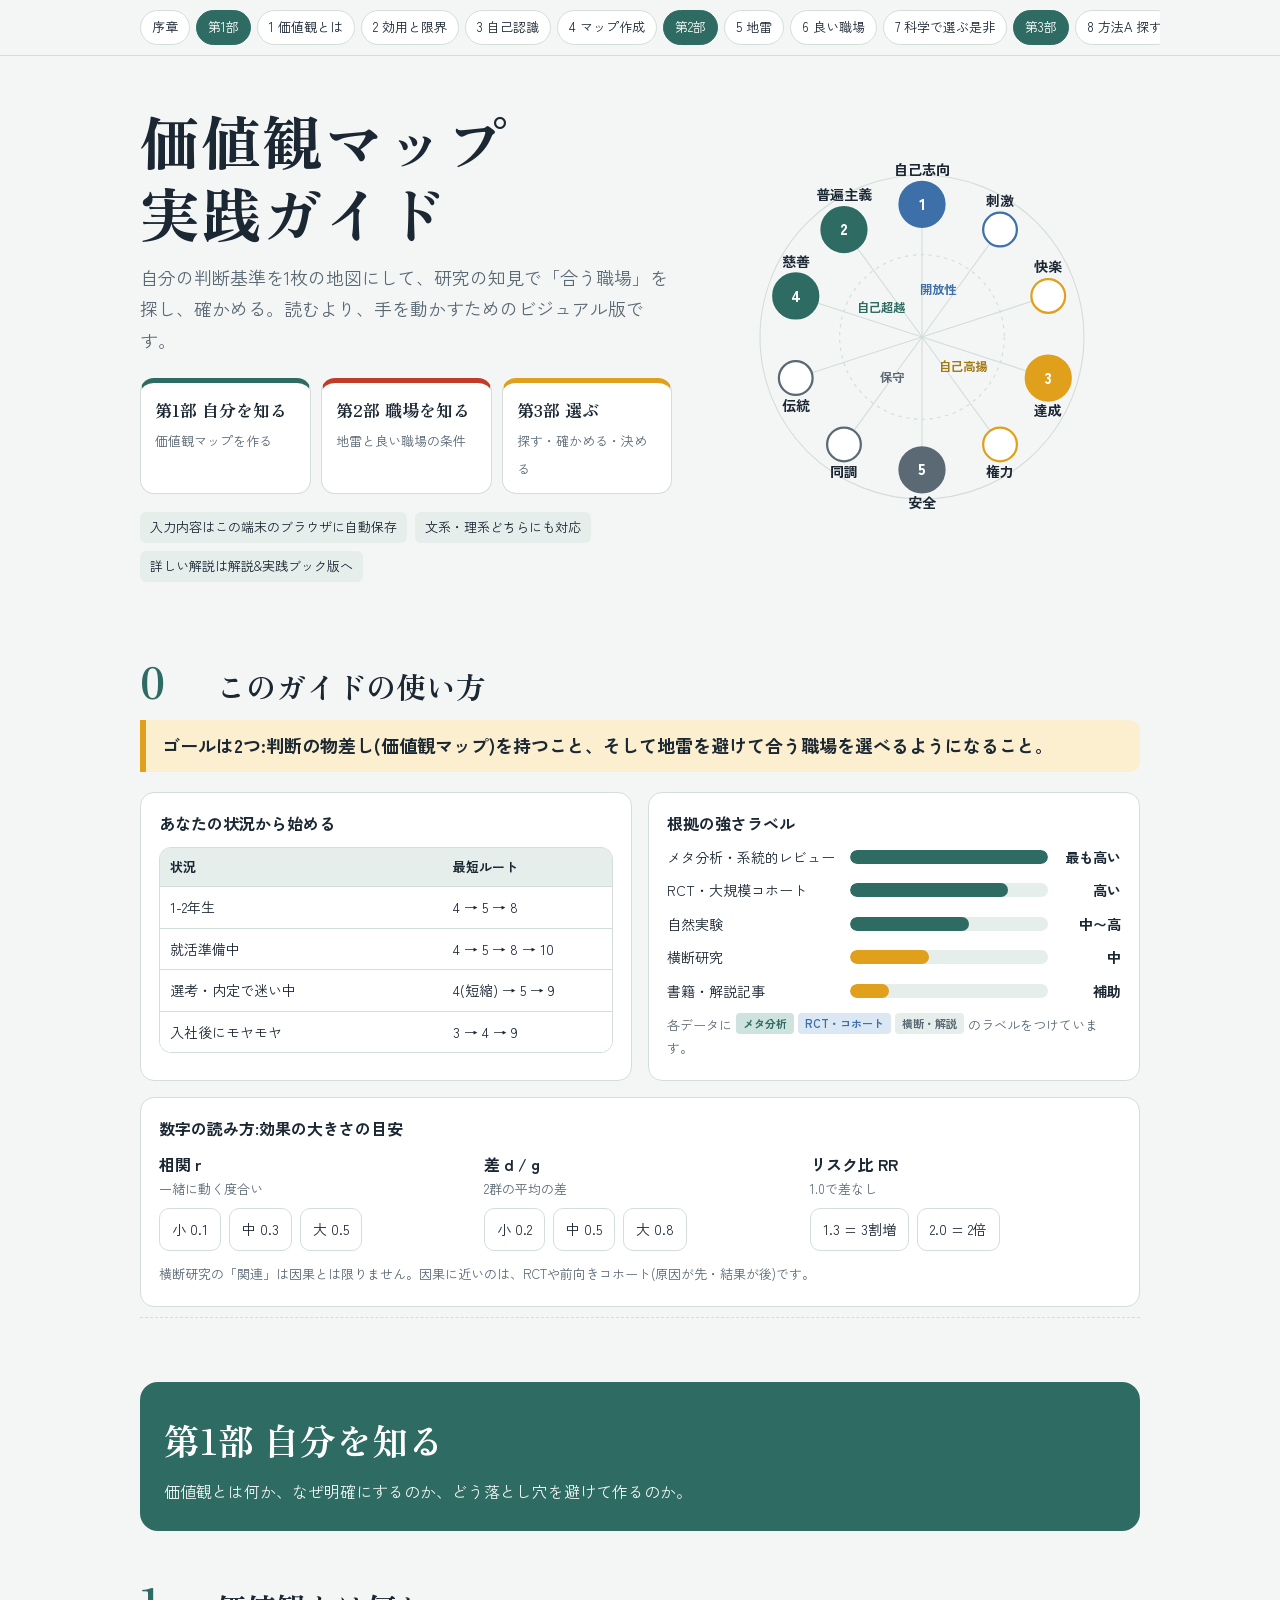
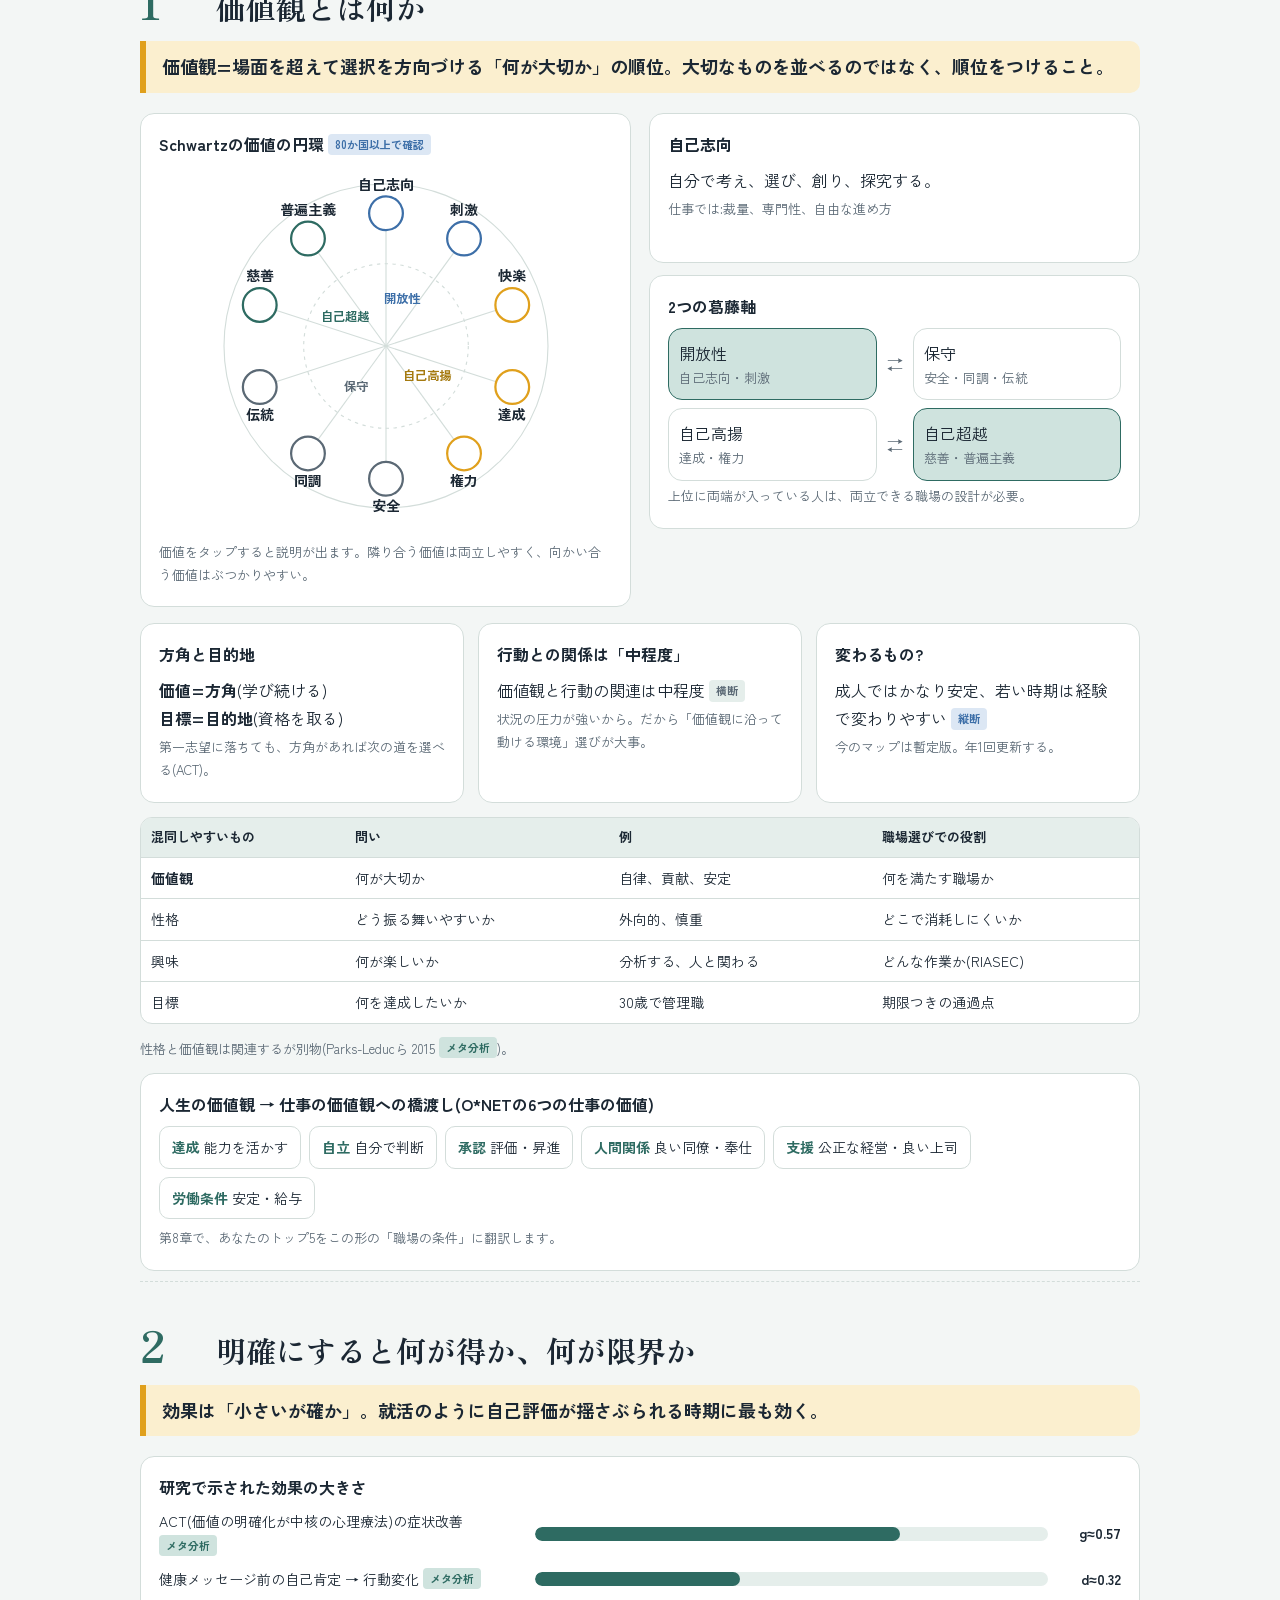
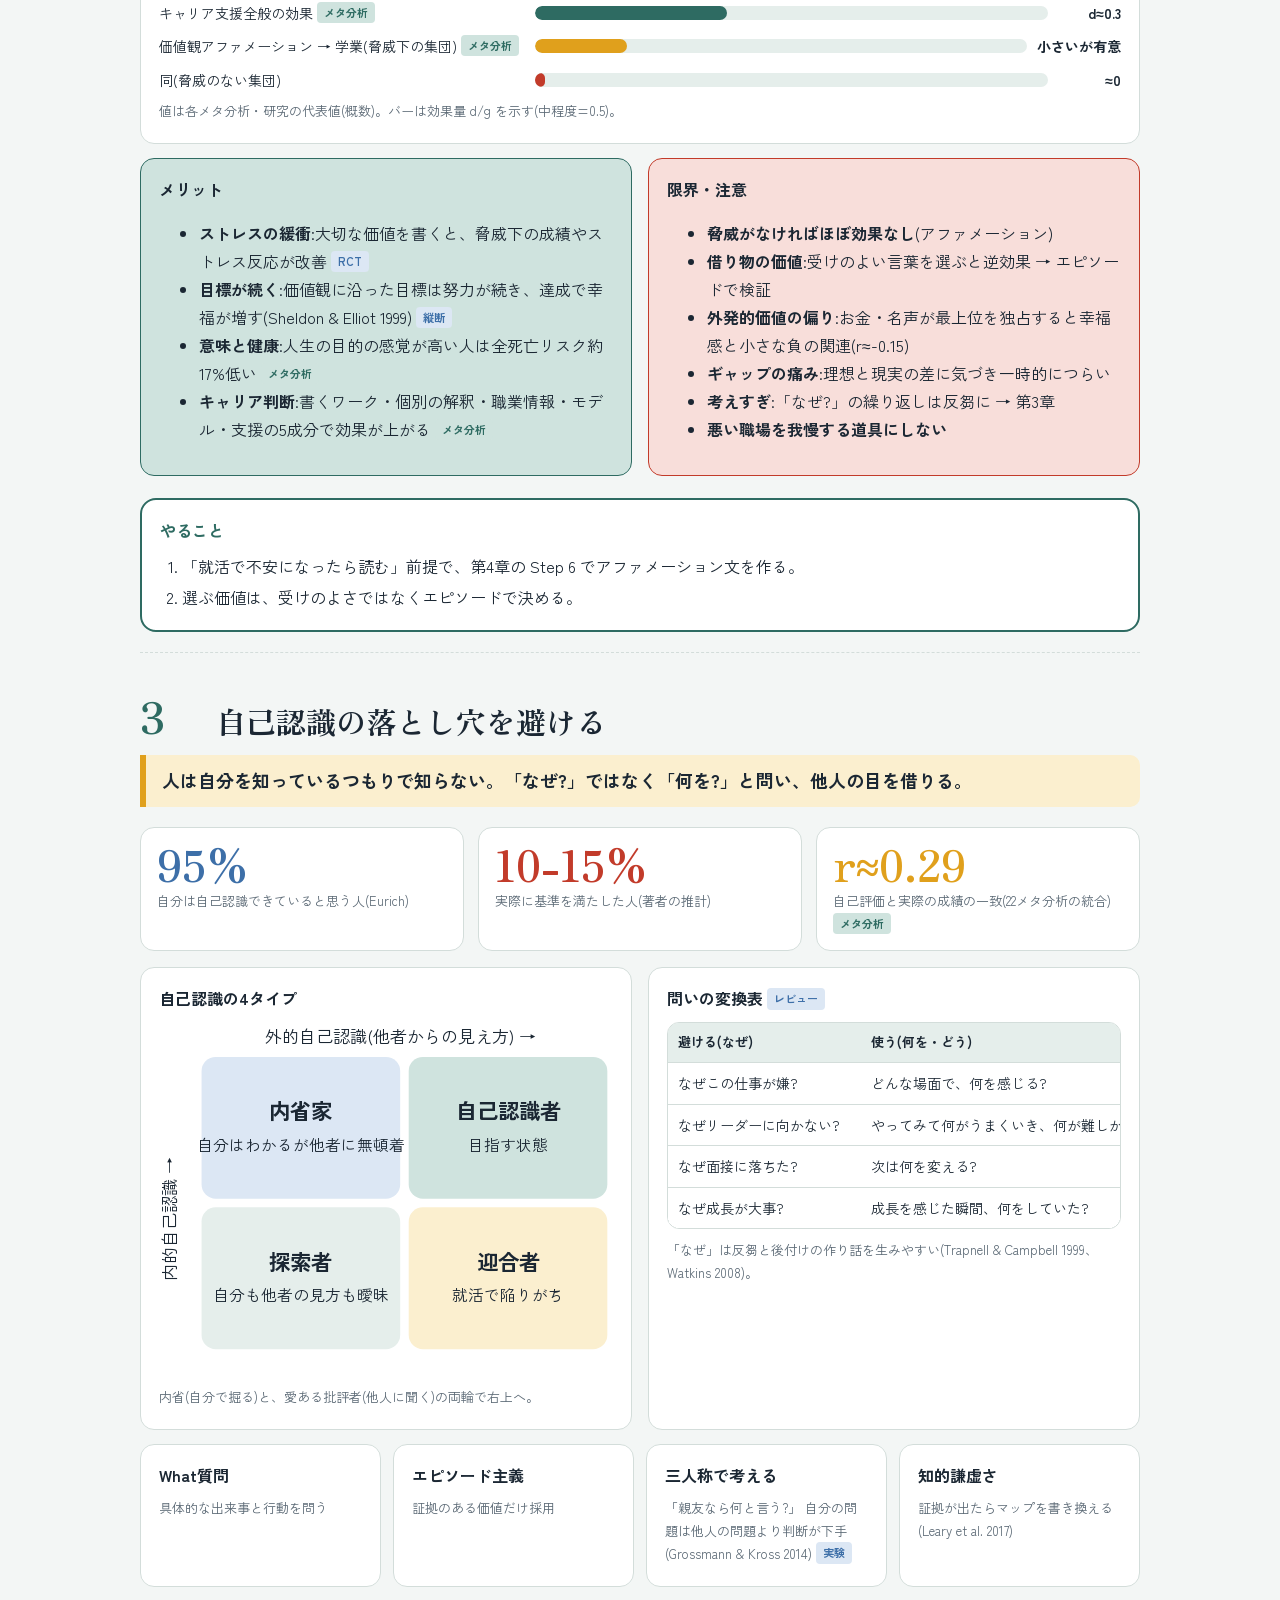
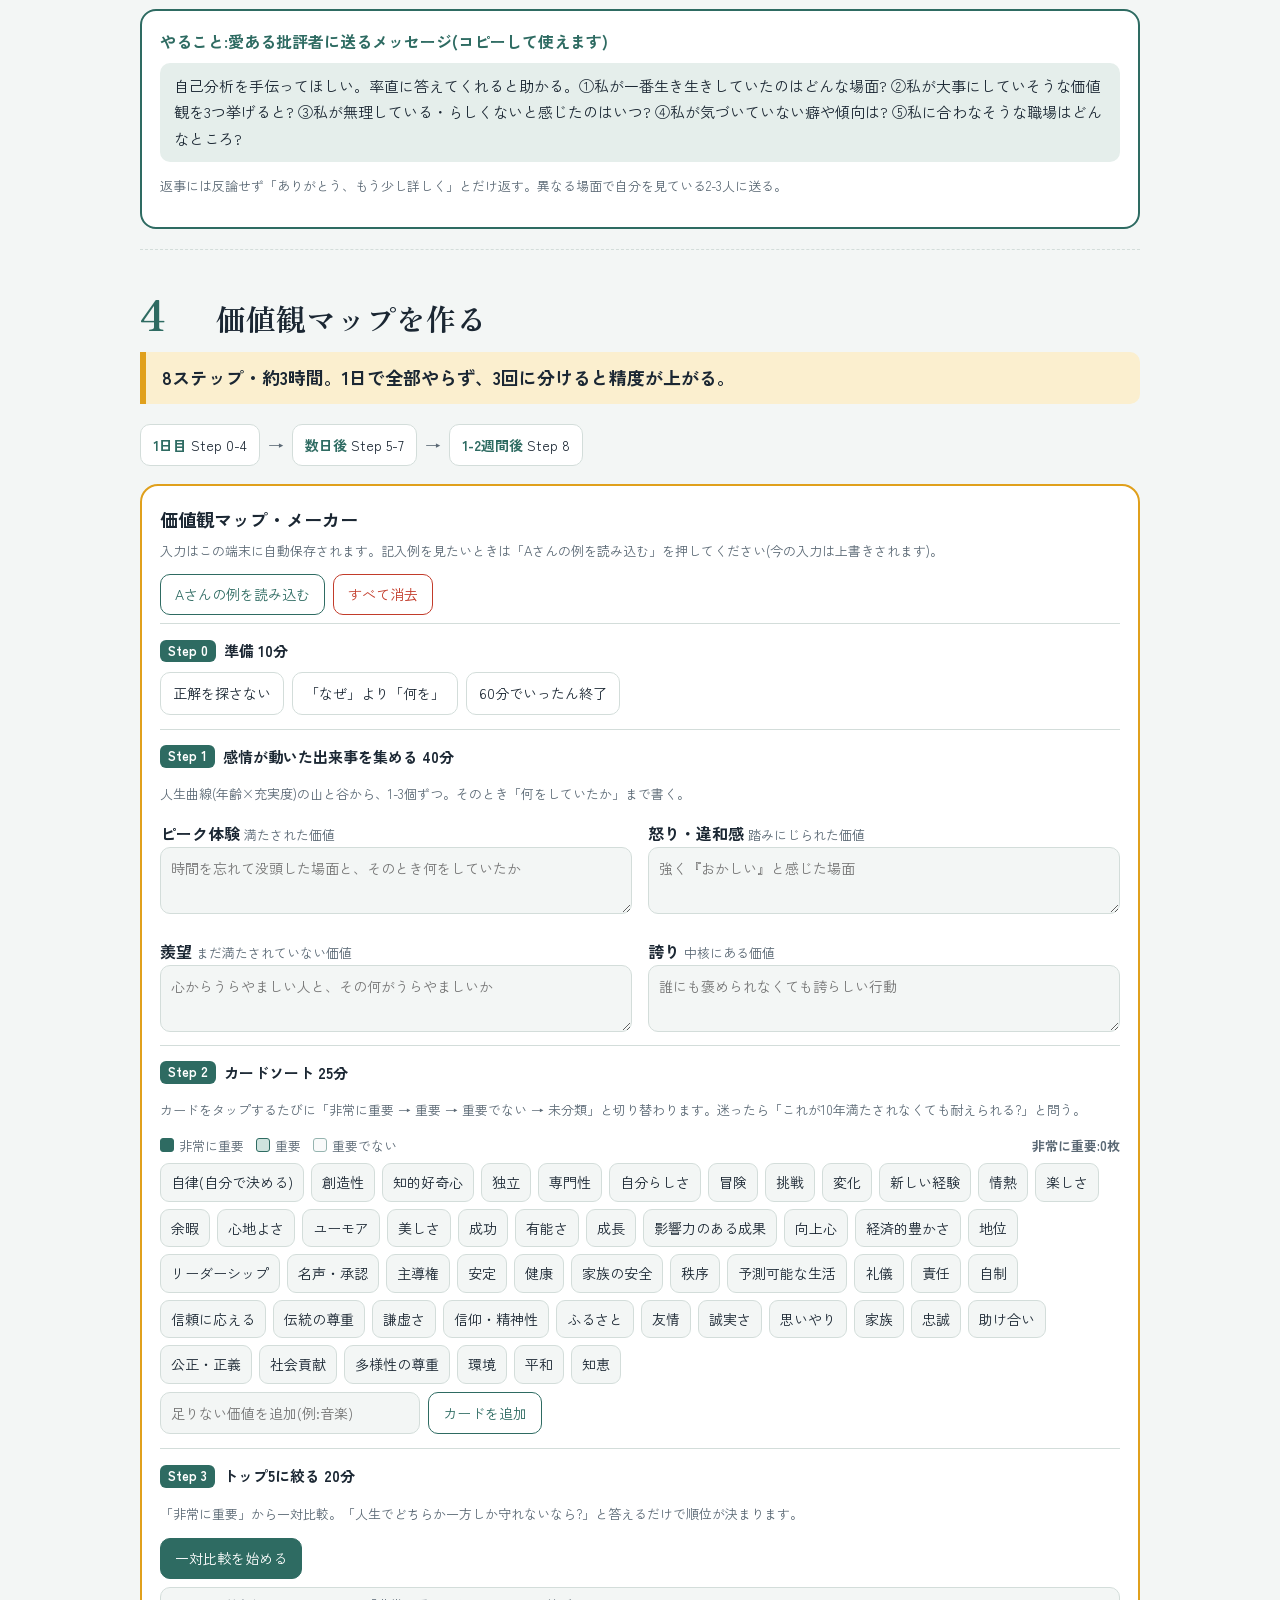
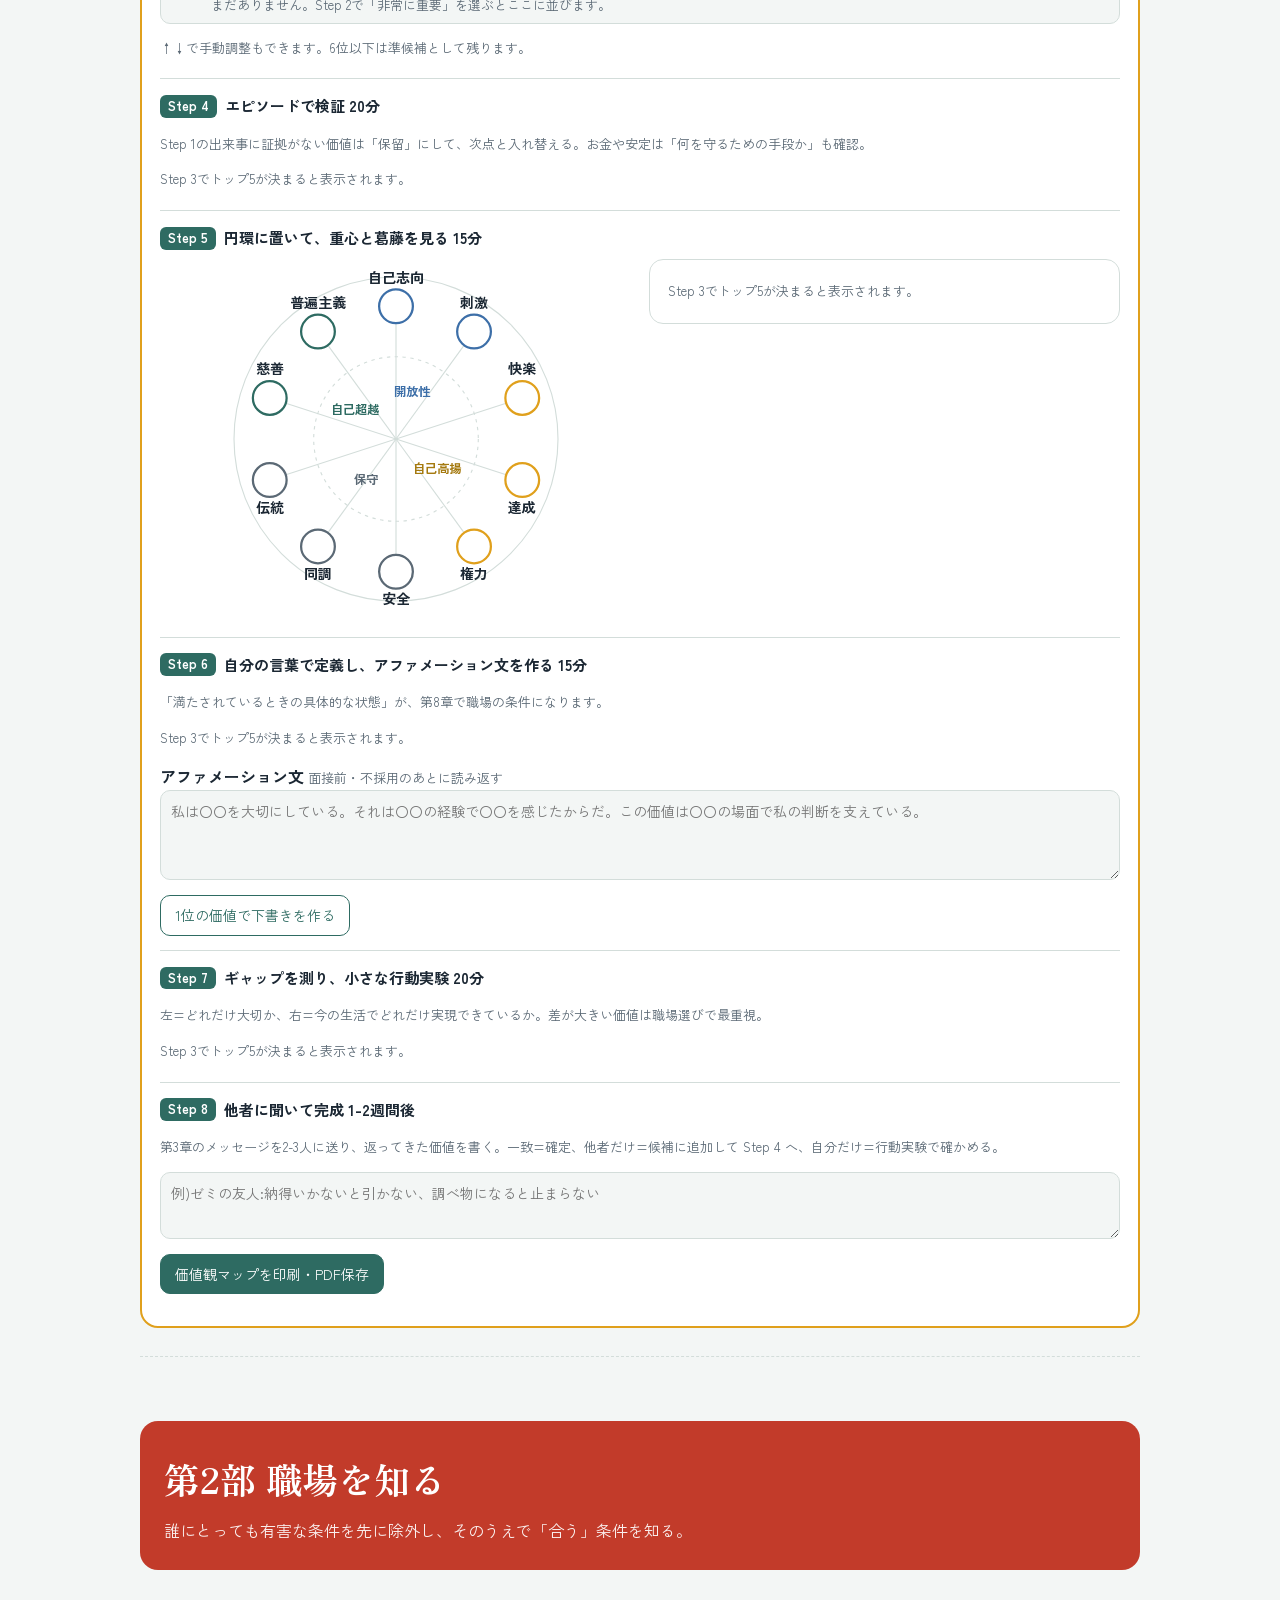
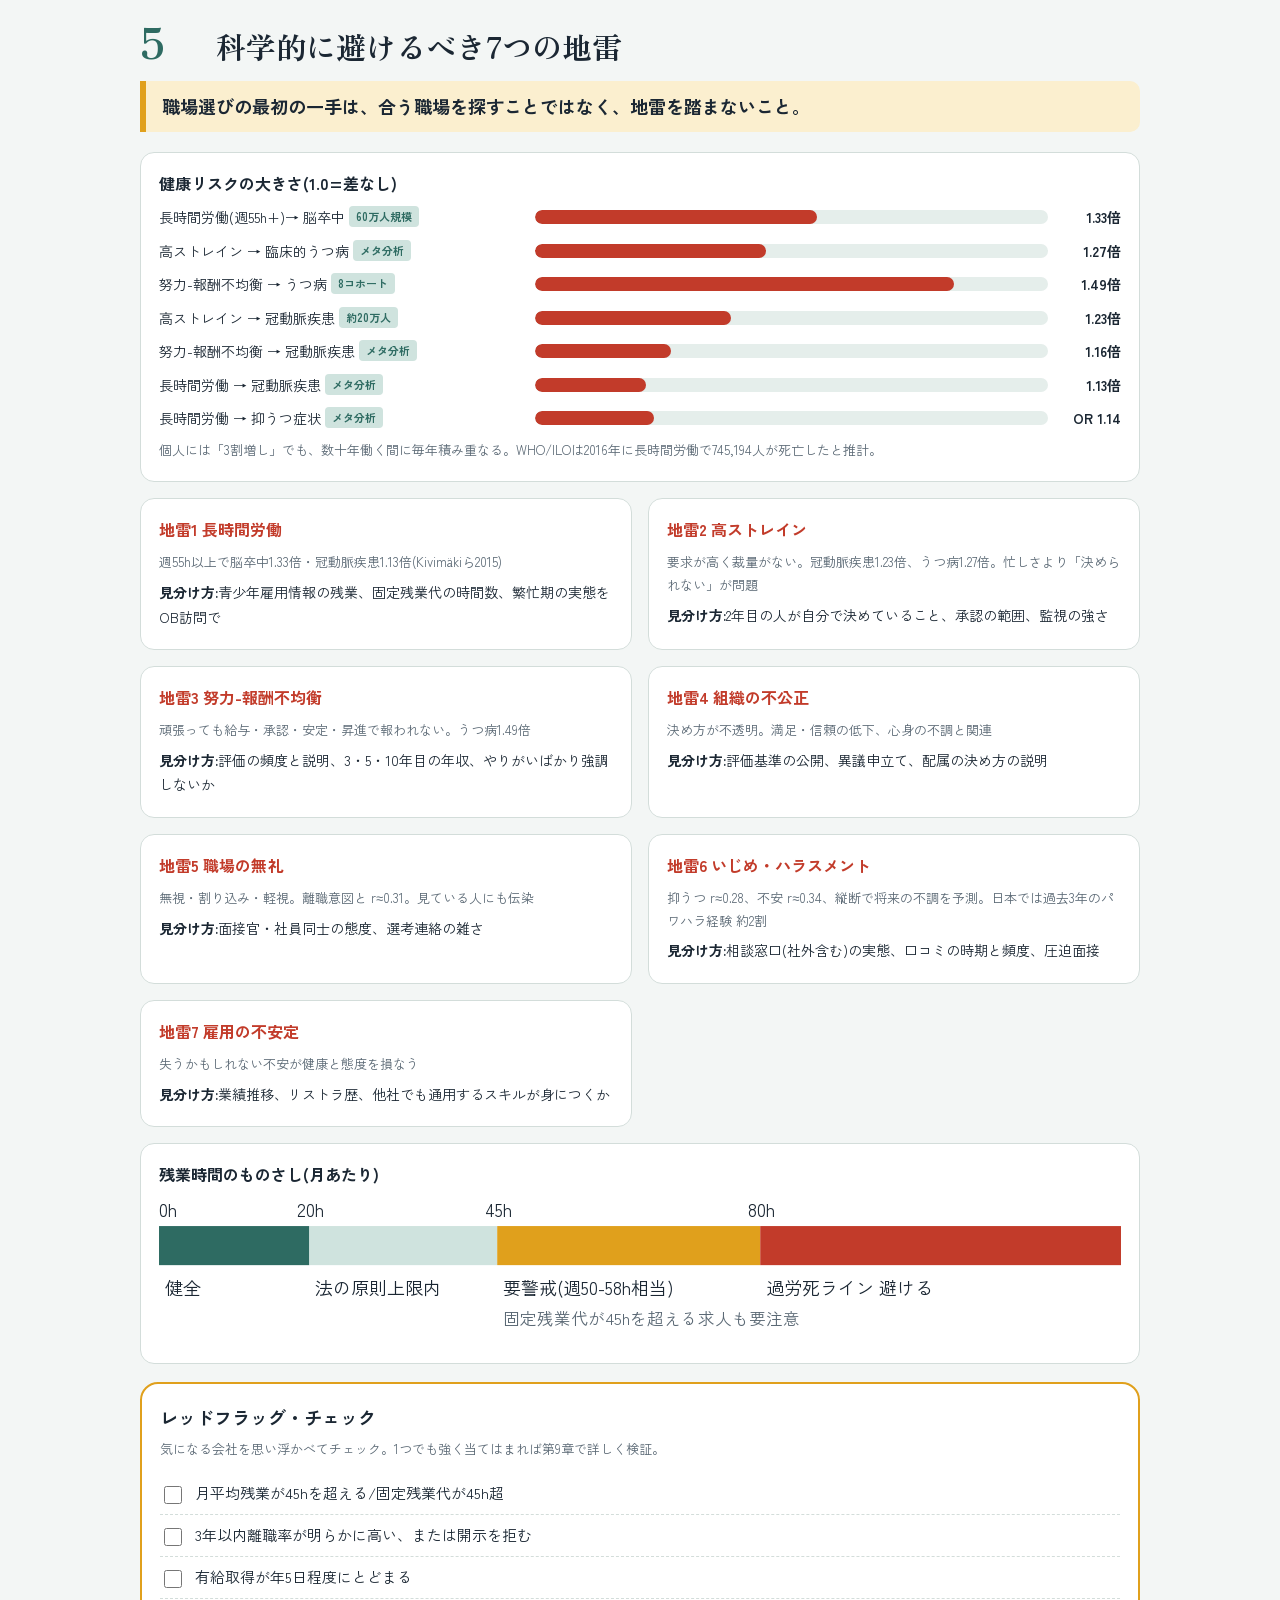
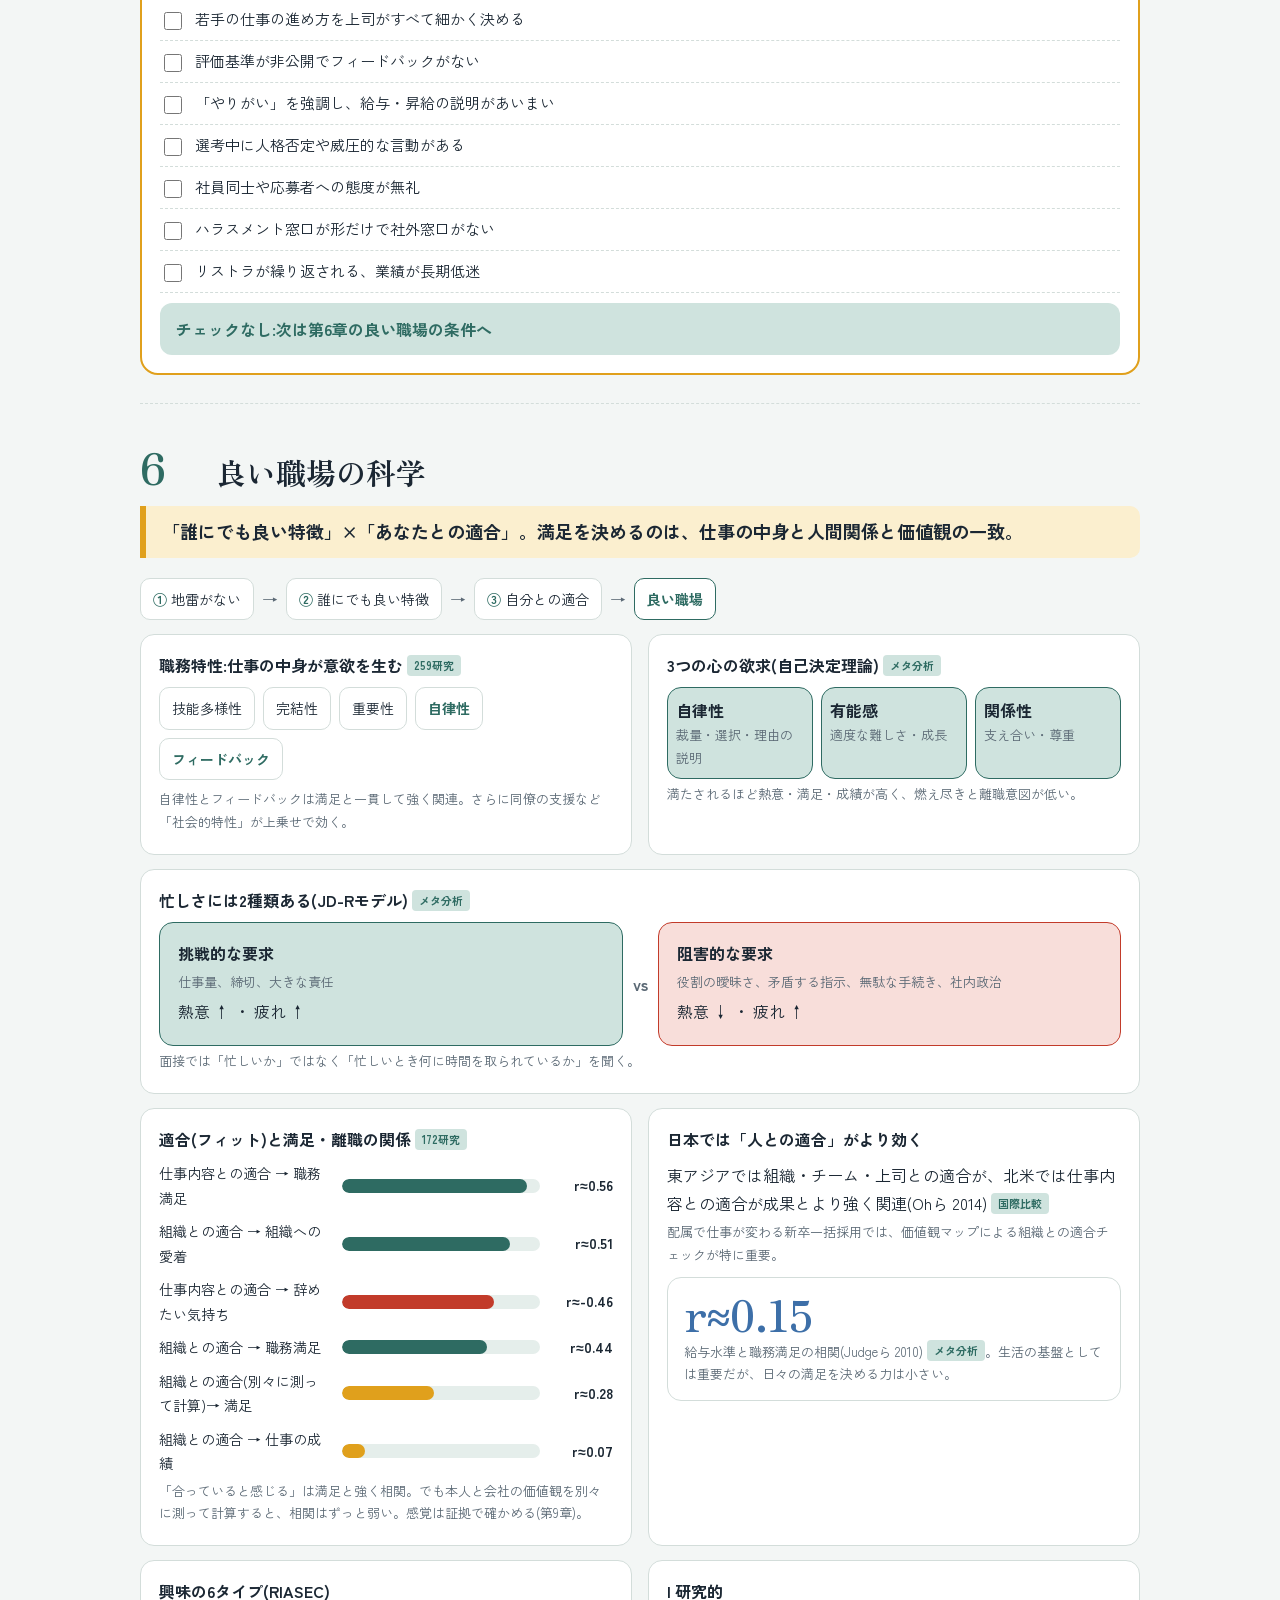
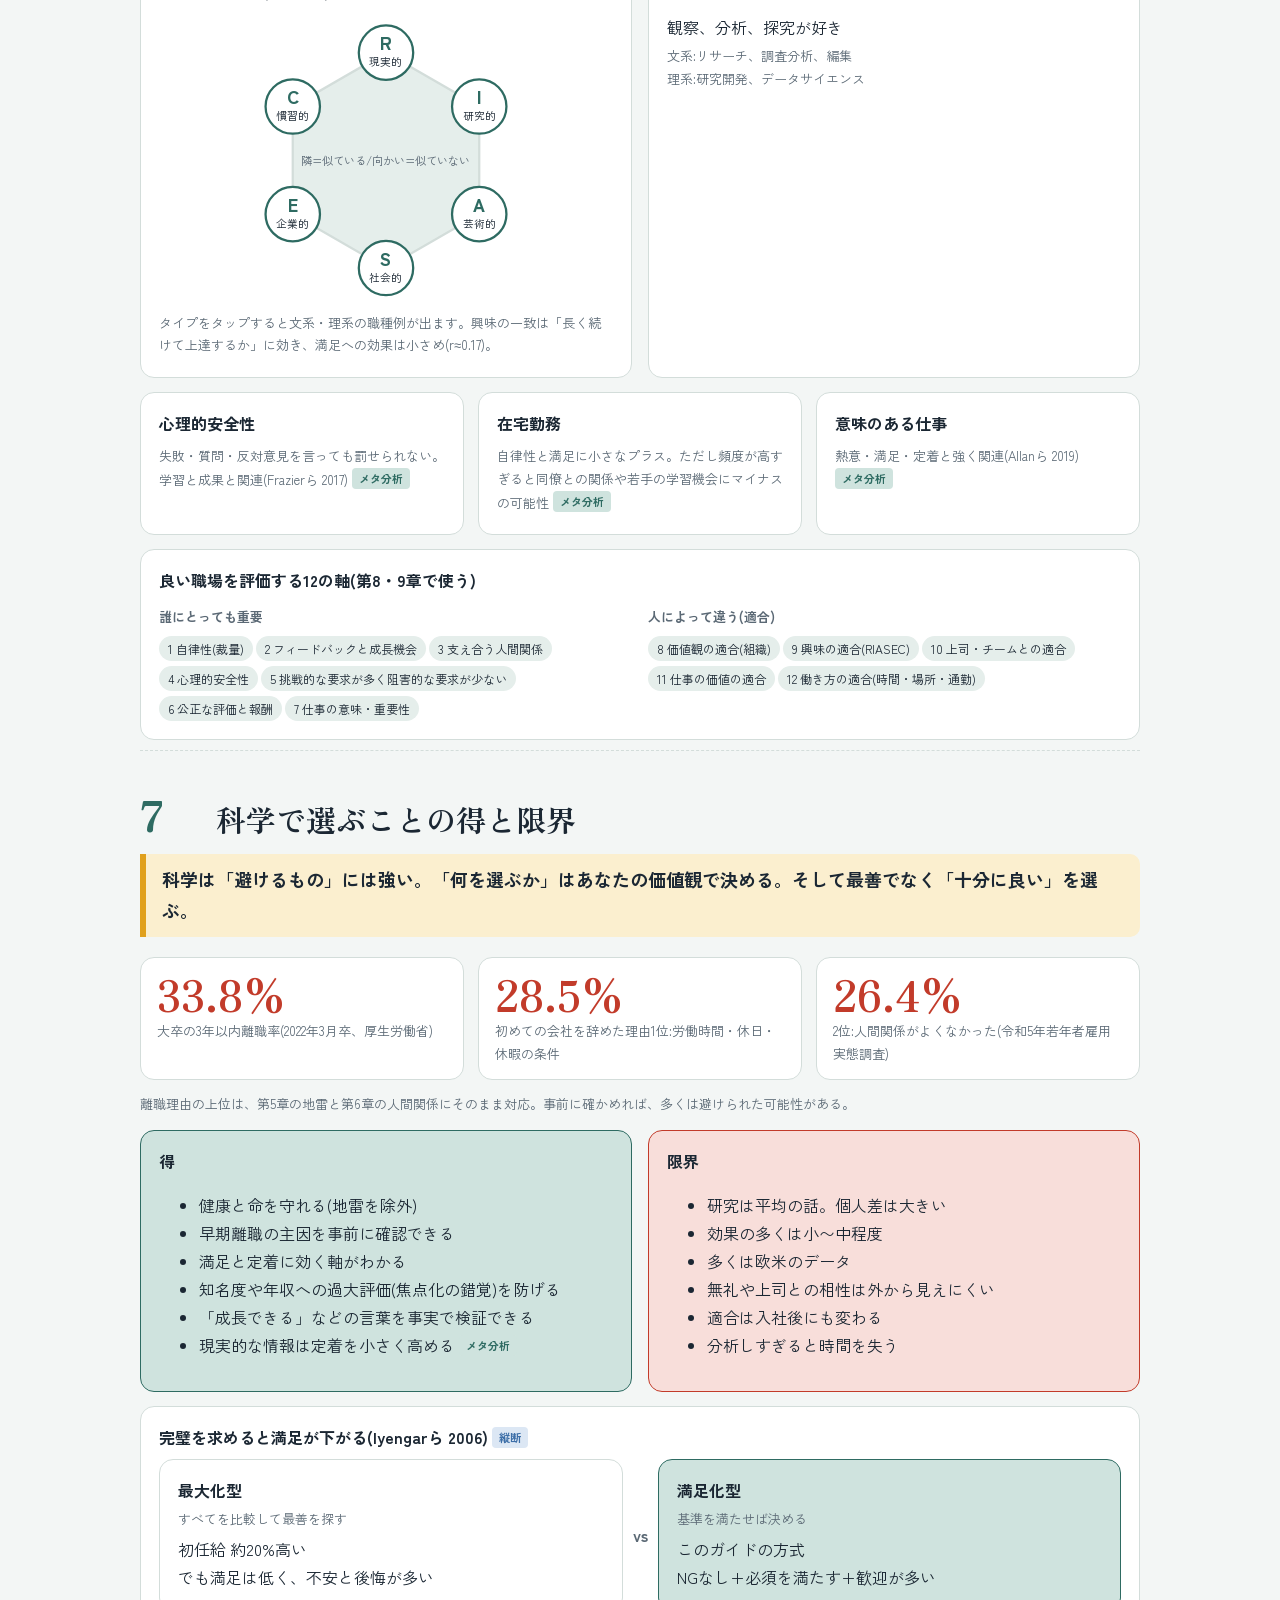
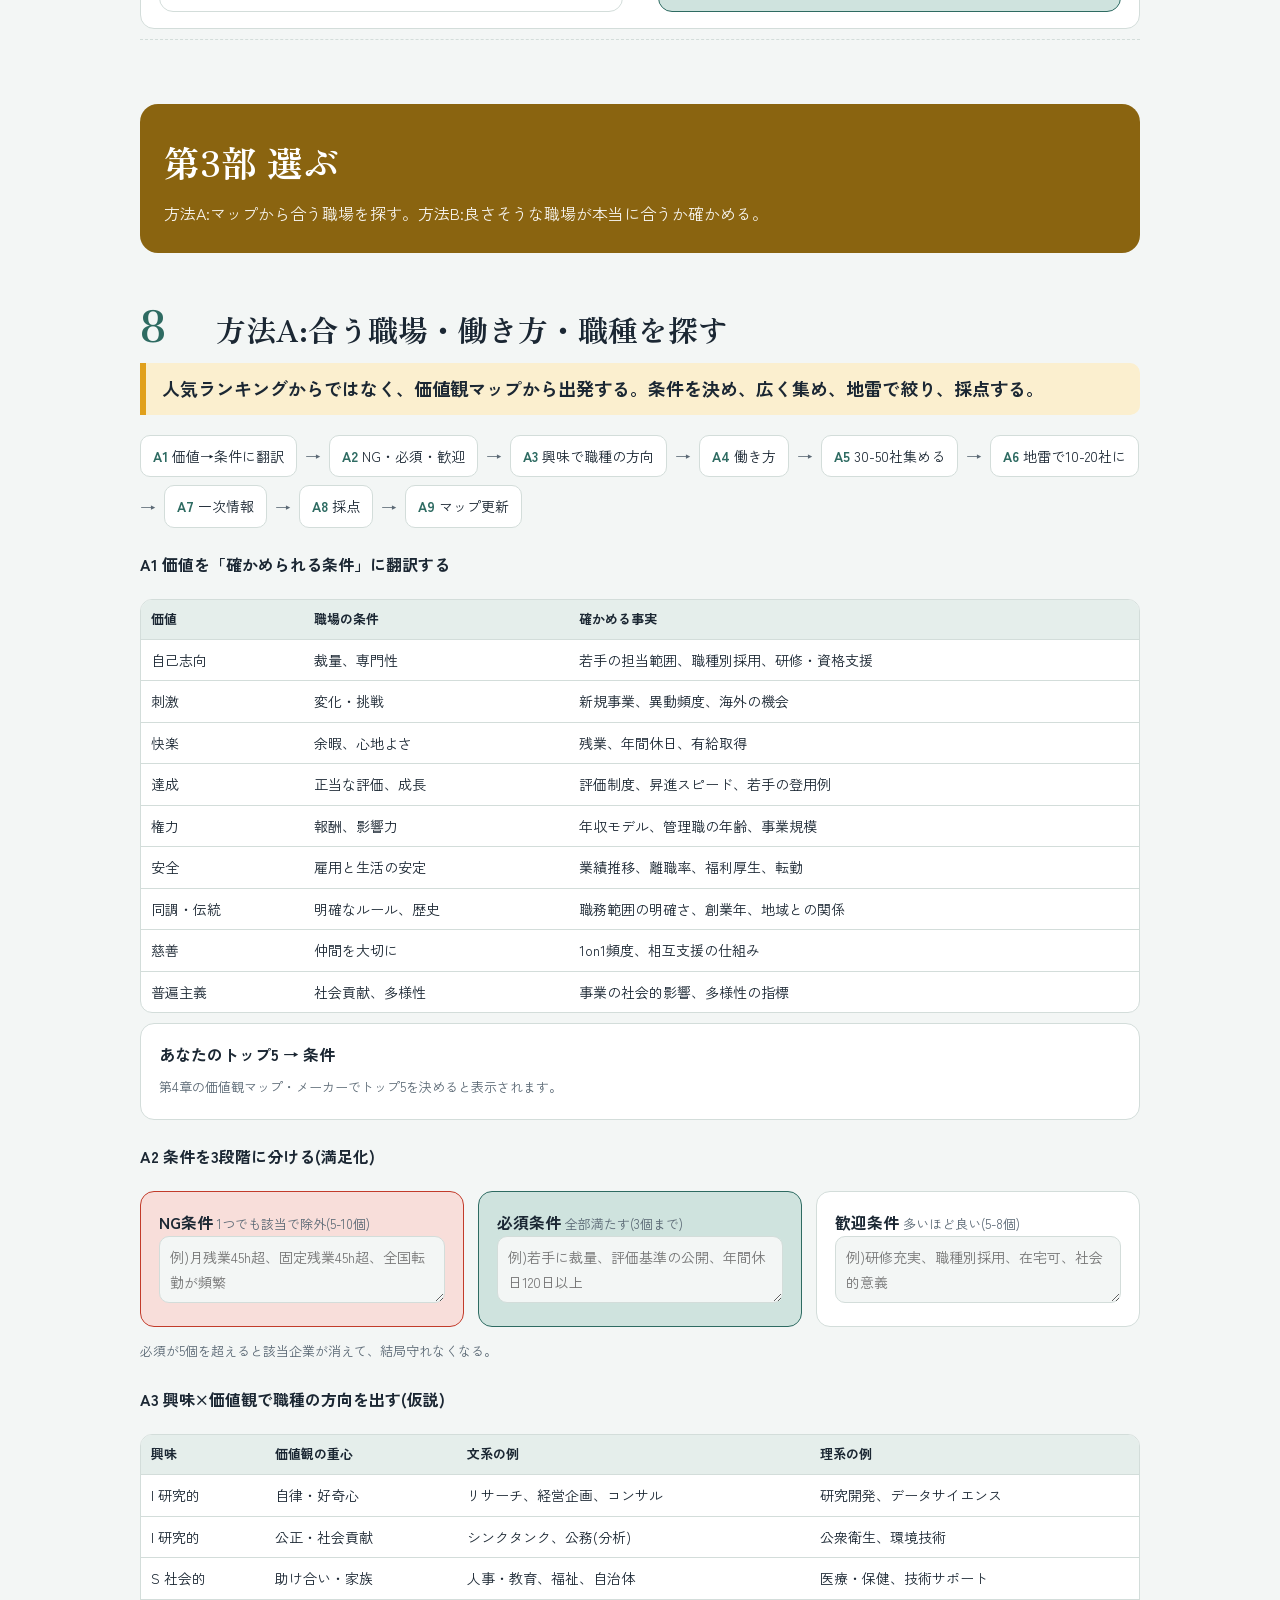
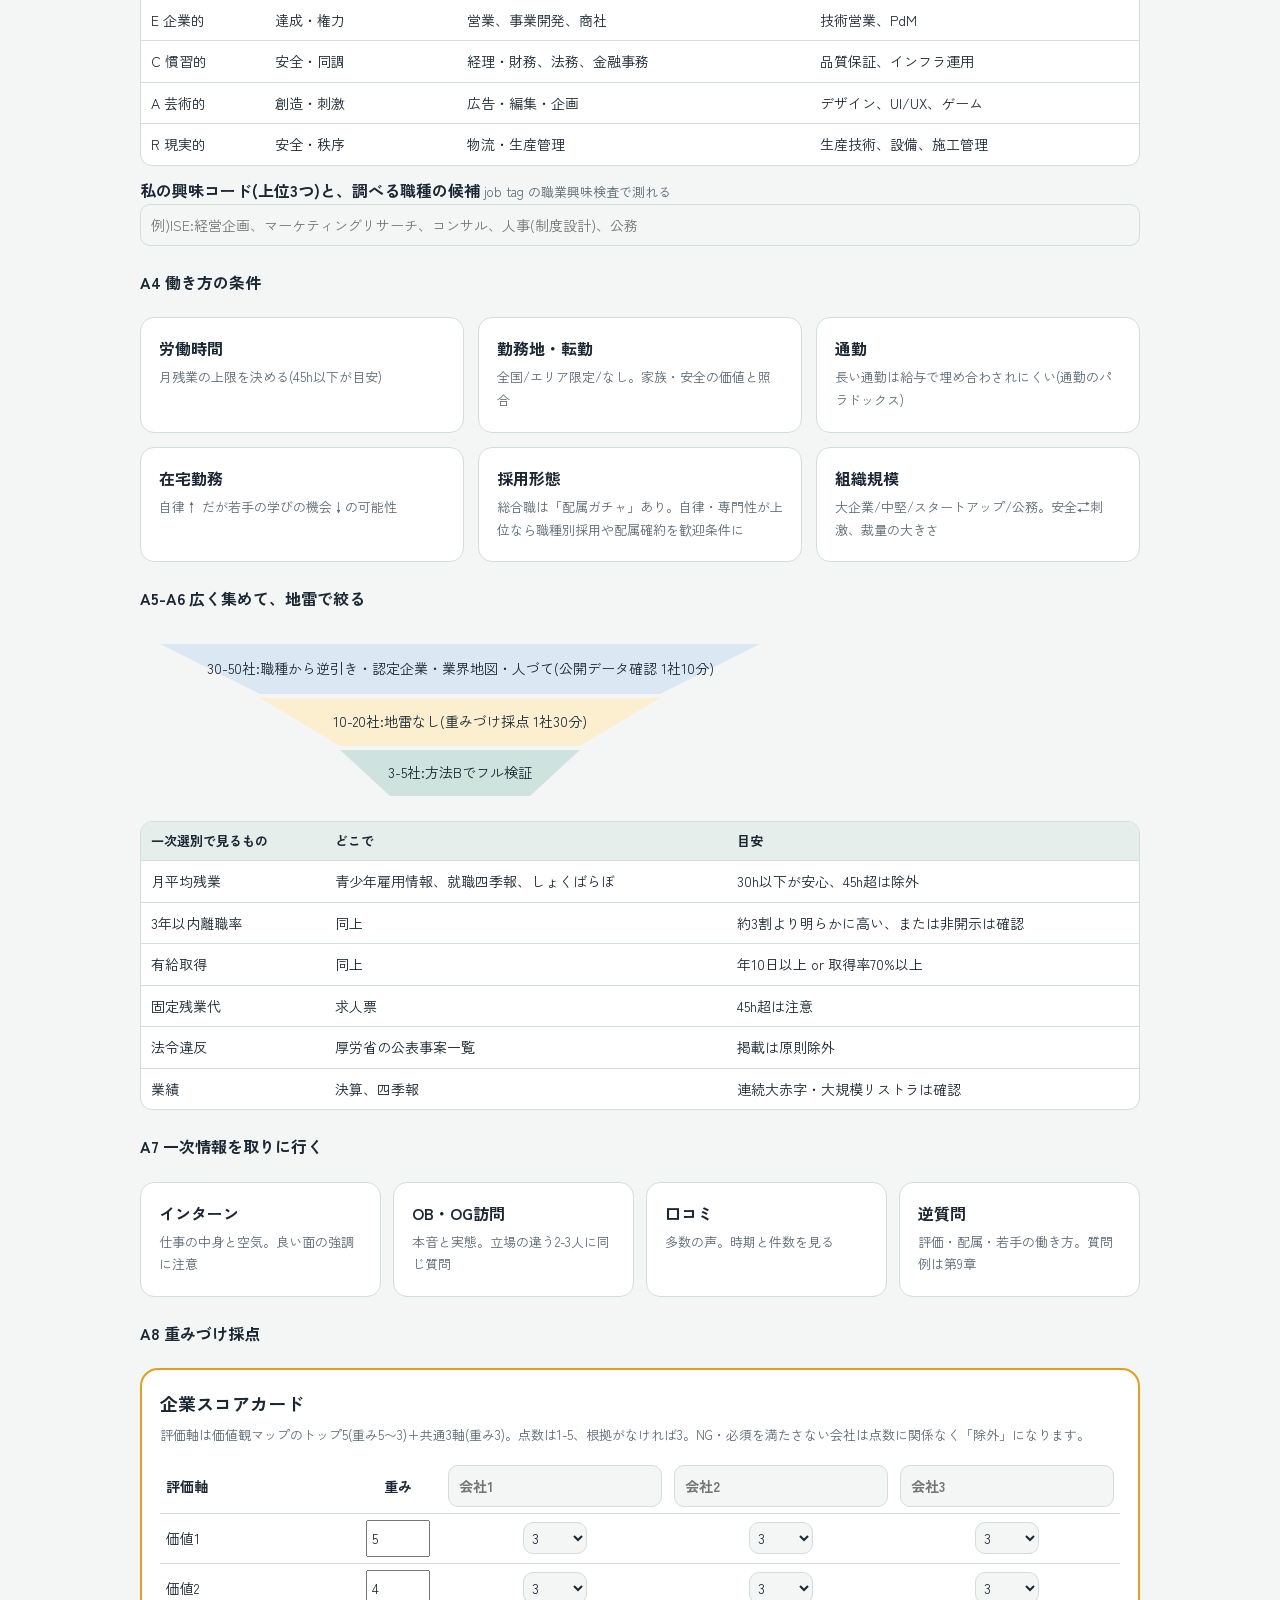
==== index.html @ 39dc2834 "Add values map site Co-Authored-By: Claude Sonnet 5 <noreply@anthropic.com>" ====
<!doctype html>
<html lang="ja">
<head>
<meta charset="utf-8">
<meta name="viewport" content="width=device-width, initial-scale=1, viewport-fit=cover">
<title>価値観マップ 実践ガイド ― 見て、書いて、選ぶ</title>
<link rel="preconnect" href="https://fonts.googleapis.com">
<link rel="preconnect" href="https://fonts.gstatic.com" crossorigin>
<link href="https://fonts.googleapis.com/css2?family=Zen+Kaku+Gothic+New:wght@400;500;700&family=Zen+Old+Mincho:wght@700;900&display=swap" rel="stylesheet">
<style>
:root{
  --on-accent:#FFFFFF;--gold:#8A6410;--p3:#8A6410;
  --paper:#F3F6F5;--card:#FFFFFF;--ink:#1B2733;--muted:#5B6975;--line:#D3DDDA;--tint:#E5EEEB;
  --forest:#2E6B62;--forest-soft:#CFE3DE;--signal:#E0A01C;--signal-soft:#FBEFCF;--hazard:#C23B2A;--hazard-soft:#F8DEDA;--sky:#3D6FA8;--sky-soft:#DCE7F4;
  --sans:"Zen Kaku Gothic New","Hiragino Kaku Gothic ProN","Noto Sans CJK JP","Yu Gothic",Meiryo,sans-serif;
  --serif:"Zen Old Mincho","Hiragino Mincho ProN","Noto Serif CJK JP","Yu Mincho",serif;
}
@media (prefers-color-scheme:dark){:root:not([data-theme="light"]){
  --on-accent:#0F1A1D;--gold:#F0B93A;--p3:#F0B93A;
  --paper:#11191C;--card:#18232A;--ink:#E5ECEA;--muted:#9AA9A6;--line:#2C3B40;--tint:#1C2B2C;
  --forest:#62B5A5;--forest-soft:#1F3A36;--signal:#F0B93A;--signal-soft:#3A3120;--hazard:#F06B57;--hazard-soft:#3D2320;--sky:#7FA9DA;--sky-soft:#1E2C3D;}}
:root[data-theme="dark"]{--on-accent:#0F1A1D;--gold:#F0B93A;--p3:#F0B93A;--paper:#11191C;--card:#18232A;--ink:#E5ECEA;--muted:#9AA9A6;--line:#2C3B40;--tint:#1C2B2C;
  --forest:#62B5A5;--forest-soft:#1F3A36;--signal:#F0B93A;--signal-soft:#3A3120;--hazard:#F06B57;--hazard-soft:#3D2320;--sky:#7FA9DA;--sky-soft:#1E2C3D;}
*{box-sizing:border-box}
html{scroll-padding-top:calc(env(safe-area-inset-top,0px) + 64px);-webkit-text-size-adjust:100%}
body{margin:0;padding-bottom:env(safe-area-inset-bottom,0px);background:var(--paper);color:var(--ink);font-family:var(--sans);font-size:16px;line-height:1.75}
img,svg{max-width:100%}
a{color:var(--sky)}
button,input,select,textarea{font:inherit;color:inherit}
:focus-visible{outline:3px solid var(--signal);outline-offset:2px}
.wrap{max-width:1040px;margin:0 auto;padding:0 20px}
/* nav */
.nav{position:sticky;top:0;z-index:20;background:color-mix(in srgb,var(--paper) 92%,transparent);backdrop-filter:blur(8px);border-bottom:1px solid var(--line);padding-top:env(safe-area-inset-top,0px)}
.nav .wrap{display:flex;gap:6px;overflow-x:auto;padding-top:10px;padding-bottom:10px;scrollbar-width:none}
.nav a{flex:none;text-decoration:none;color:var(--ink);font-size:13px;padding:5px 11px;border-radius:999px;border:1px solid var(--line);background:var(--card);white-space:nowrap}
.nav a:hover{border-color:var(--forest)}
.nav a.part{background:var(--forest);color:var(--on-accent);border-color:var(--forest)}
/* hero */
.hero{padding:48px 0 36px}
.hero-grid{display:grid;grid-template-columns:1.1fr .9fr;gap:32px;align-items:center}
.hero h1{font-family:var(--serif);font-weight:900;font-size:clamp(34px,6vw,60px);line-height:1.2;margin:0 0 14px;letter-spacing:.02em}
.hero p.lead{font-size:18px;color:var(--muted);margin:0 0 22px;max-width:30em}
.route{display:grid;grid-template-columns:repeat(3,1fr);gap:10px}
.route a{display:block;text-decoration:none;color:var(--ink);background:var(--card);border:1px solid var(--line);border-radius:14px;padding:12px 14px}
.route a b{display:block;font-family:var(--serif);font-size:17px}
.route a span{font-size:13px;color:var(--muted)}
.route a:nth-child(1){border-top:5px solid var(--forest)}.route a:nth-child(2){border-top:5px solid var(--hazard)}.route a:nth-child(3){border-top:5px solid var(--signal)}
.promise{margin-top:18px;display:flex;flex-wrap:wrap;gap:8px}
.promise span{font-size:13px;background:var(--tint);border-radius:6px;padding:4px 10px}
/* sections */
.part-head{margin:64px 0 8px;padding:26px 24px;border-radius:18px;color:var(--on-accent)}
.part-head h2{font-family:var(--serif);font-size:clamp(26px,4vw,36px);margin:0}
.part-head p{margin:6px 0 0;opacity:.92}
.p1{background:var(--forest)}.p2{background:var(--hazard)}.p3{background:var(--p3)}.p0{background:var(--sky)}
.area{padding:40px 0 10px;border-bottom:1px dashed var(--line)}
.area-title{display:flex;align-items:baseline;gap:14px;margin-bottom:6px}
.area-title .no{font-family:var(--serif);font-weight:900;font-size:44px;line-height:1;color:var(--forest);min-width:1.4em}
.area-title h3{font-family:var(--serif);font-size:clamp(22px,3.2vw,30px);margin:0;line-height:1.35}
.key{font-size:18px;font-weight:700;background:var(--signal-soft);border-left:6px solid var(--signal);padding:10px 16px;border-radius:0 10px 10px 0;margin:14px 0 20px}
.grid2{display:grid;grid-template-columns:1fr 1fr;gap:16px}
.grid3{display:grid;grid-template-columns:repeat(3,1fr);gap:14px}
.grid4{display:grid;grid-template-columns:repeat(4,1fr);gap:12px}
.grid2>*,.grid3>*,.grid4>*,.mapout>*,.hero-grid>*,.vs>*,.timeline>*{min-width:0}
.panel{background:var(--card);border:1px solid var(--line);border-radius:14px;padding:16px 18px}
.panel h4{margin:0 0 8px;font-size:16px}
.panel p{margin:4px 0}
.small{font-size:13px;color:var(--muted)}
.ev{display:inline-block;font-size:11px;font-weight:700;padding:1px 7px;border-radius:4px;background:var(--sky-soft);color:var(--sky);vertical-align:2px;white-space:nowrap}
.ev.meta{background:var(--forest-soft);color:var(--forest)}
.ev.weak{background:var(--tint);color:var(--muted)}
.do{margin:22px 0 10px;border:2px solid var(--forest);border-radius:16px;padding:16px 18px;background:var(--card)}
.do h4{margin:0 0 8px;font-size:16px;color:var(--forest)}
.do ol,.do ul{margin:0;padding-left:1.4em}
.do li{margin:3px 0}
.big-num{font-family:var(--serif);font-weight:900;font-size:42px;line-height:1.05;color:var(--hazard)}
.stat{background:var(--card);border:1px solid var(--line);border-radius:14px;padding:14px 16px}
.stat .lbl{font-size:13px;color:var(--muted);margin-top:4px}
.tbl{overflow-x:auto;margin:10px 0;border:1px solid var(--line);border-radius:12px;background:var(--card)}
.tbl table{border-collapse:collapse;width:100%;font-size:14px;min-width:520px}
.tbl th,.tbl td{padding:8px 10px;border-bottom:1px solid var(--line);text-align:left;vertical-align:top}
.tbl th{background:var(--tint);font-size:13px}
.tbl tr:last-child td{border-bottom:none}
.vs{display:grid;grid-template-columns:1fr auto 1fr;gap:10px;align-items:stretch}
.vs .arrow{align-self:center;font-weight:700;color:var(--muted)}
.bad{border-color:var(--hazard)!important;background:var(--hazard-soft)!important}
.good{border-color:var(--forest)!important;background:var(--forest-soft)!important}
.pill{display:inline-block;font-size:12px;border-radius:999px;padding:2px 9px;background:var(--tint);margin:2px 3px 2px 0}
/* bars */
.bars{display:flex;flex-direction:column;gap:9px}
.bar{display:grid;grid-template-columns:minmax(120px,38%) 1fr auto;gap:10px;align-items:center;font-size:14px}
.bar .track{height:14px;background:var(--tint);border-radius:7px;position:relative;overflow:hidden}
.bar .fill{position:absolute;inset:0 auto 0 0;border-radius:7px;background:var(--forest)}
.bar .fill.h{background:var(--hazard)}.bar .fill.s{background:var(--signal)}
.bar .v{font-weight:700;min-width:4.5em;text-align:right}
/* flow */
.flow{display:flex;flex-wrap:wrap;gap:8px;align-items:center;margin:8px 0}
.flow .st{background:var(--card);border:1px solid var(--line);border-radius:10px;padding:8px 12px;font-size:14px}
.flow .st b{color:var(--forest)}
.flow .ar{color:var(--muted)}
/* tools */
.tool{background:var(--card);border:2px solid var(--signal);border-radius:18px;padding:18px;margin:18px 0}
.tool > h4{margin:0 0 4px;font-size:18px}
.tool .hint{font-size:13px;color:var(--muted);margin:0 0 12px}
.stepbox{border-top:1px solid var(--line);padding:14px 0 6px}
.stepbox h5{margin:0 0 8px;font-size:15px;display:flex;gap:8px;align-items:center}
.stepbox h5 i{font-style:normal;background:var(--forest);color:var(--on-accent);border-radius:6px;padding:0 8px;font-size:13px}
textarea,input[type=text],select{width:100%;border:1px solid var(--line);border-radius:10px;background:var(--paper);padding:8px 10px;font-size:14px}
textarea{min-height:64px;resize:vertical}
.btn{border:1px solid var(--forest);background:var(--forest);color:var(--on-accent);border-radius:10px;padding:7px 14px;cursor:pointer;font-size:14px}
.btn.ghost{background:transparent;color:var(--forest)}
.btn.warn{background:transparent;color:var(--hazard);border-color:var(--hazard)}
.btns{display:flex;flex-wrap:wrap;gap:8px;margin:8px 0}
.cards{display:flex;flex-wrap:wrap;gap:7px}
.vcard{border:1px solid var(--line);background:var(--paper);border-radius:9px;padding:6px 10px;font-size:14px;cursor:pointer;user-select:none;min-height:36px}
.vcard[data-s="3"]{background:var(--forest);color:var(--on-accent);border-color:var(--forest)}
.vcard[data-s="2"]{background:var(--forest-soft);border-color:var(--forest)}
.vcard[data-s="1"]{opacity:.45;text-decoration:line-through}
.legend{display:flex;flex-wrap:wrap;gap:12px;font-size:13px;color:var(--muted);margin:6px 0}
.legend span::before{content:"";display:inline-block;width:12px;height:12px;border-radius:3px;margin-right:5px;vertical-align:-1px;border:1px solid var(--forest)}
.legend .l3::before{background:var(--forest)}.legend .l2::before{background:var(--forest-soft)}.legend .l1::before{background:var(--paper);opacity:.5}
.rank{list-style:none;margin:0;padding:0;display:flex;flex-direction:column;gap:6px}
.rank li{display:grid;grid-template-columns:2em 1fr auto;gap:8px;align-items:center;background:var(--paper);border:1px solid var(--line);border-radius:10px;padding:6px 10px}
.rank li b{font-family:var(--serif);font-size:20px;color:var(--forest)}
.rank .mini{border:1px solid var(--line);background:var(--card);border-radius:7px;padding:2px 8px;cursor:pointer}
.pair{display:flex;gap:10px;align-items:center;flex-wrap:wrap;margin:8px 0}
.pair button{flex:1;min-width:130px;padding:14px;font-size:17px;border-radius:12px;border:2px solid var(--forest);background:var(--card);cursor:pointer;font-weight:700}
.pair button:hover{background:var(--forest-soft)}
.row5{display:grid;grid-template-columns:8em 1fr;gap:8px;align-items:start;margin:6px 0}
.row5 .nm{font-weight:700;padding-top:7px}
.slider{display:grid;grid-template-columns:8em 1fr 1fr 3.5em;gap:10px;align-items:center;font-size:14px;margin:6px 0}
.slider input{width:100%;accent-color:var(--forest)}
.gapv{font-weight:700;text-align:right}
.mapout{display:grid;grid-template-columns:minmax(260px,1fr) 1fr;gap:18px;align-items:start}
.verdict{border-radius:12px;padding:12px 16px;font-weight:700;margin-top:10px}
.verdict.ok{background:var(--forest-soft);color:var(--forest)}
.verdict.mid{background:var(--signal-soft);color:var(--gold)}
.verdict.ng{background:var(--hazard-soft);color:var(--hazard)}
.chk{display:flex;gap:10px;align-items:flex-start;padding:7px 0;border-bottom:1px dashed var(--line);font-size:15px;cursor:pointer}
.chk input{margin-top:6px;width:18px;height:18px;accent-color:var(--hazard);flex:none}
.score{overflow-x:auto}
.score table{border-collapse:collapse;min-width:620px;width:100%;font-size:14px}
.score th,.score td{border-bottom:1px solid var(--line);padding:6px;text-align:center}
.score th:first-child,.score td:first-child{text-align:left}
.score input[type=text]{min-width:90px}
.score select,.score input.w{width:64px;padding:4px}
.score tfoot td{font-weight:700;font-size:16px}
.mine{display:grid;grid-template-columns:1fr 150px;gap:10px;align-items:center;padding:6px 0;border-bottom:1px dashed var(--line);font-size:15px}
.seg{display:flex;border:1px solid var(--line);border-radius:9px;overflow:hidden}
.seg button{flex:1;border:none;background:var(--paper);padding:6px 4px;font-size:13px;cursor:pointer}
.seg button.on[data-v="0"]{background:var(--forest);color:var(--on-accent)}
.seg button.on[data-v="1"]{background:var(--signal);color:#1B2733}
.seg button.on[data-v="2"]{background:var(--hazard);color:var(--on-accent)}
.timeline{display:grid;grid-template-columns:repeat(4,1fr);gap:10px}
.timeline .t{background:var(--card);border:1px solid var(--line);border-radius:12px;padding:12px;position:relative}
.timeline .t .when{font-family:var(--serif);font-weight:700;color:var(--forest);font-size:17px}
.gloss{columns:2;column-gap:24px;font-size:14px}
.gloss div{break-inside:avoid;margin-bottom:8px}
.src{font-size:13px;color:var(--muted);columns:2;column-gap:24px}
.src p{margin:0 0 6px;break-inside:avoid}
footer{padding:40px 0 60px;color:var(--muted);font-size:13px}
.save{position:fixed;right:14px;bottom:calc(14px + env(safe-area-inset-bottom,0px));background:var(--ink);color:var(--paper);padding:6px 12px;border-radius:999px;font-size:12px;opacity:0;transition:opacity .3s;pointer-events:none}
.save.show{opacity:.9}
@media (prefers-reduced-motion:reduce){.save{transition:none}}
@media (max-width:760px){
  .hero-grid,.grid2,.grid3,.mapout{grid-template-columns:1fr}
  .grid4,.timeline{grid-template-columns:1fr 1fr}
  .route{grid-template-columns:1fr}
  .vs{grid-template-columns:1fr}.vs .arrow{justify-self:center;transform:rotate(90deg)}
  .slider{grid-template-columns:1fr 1fr;}.slider .nm{grid-column:1/-1}
  .row5{grid-template-columns:1fr}
  .gloss,.src{columns:1}
  .mine{grid-template-columns:1fr}
  .bar{grid-template-columns:1fr auto;}.bar .track{grid-column:1/-1;grid-row:2}
}
@media print{.nav,.save,.btns,.tool .btn{display:none!important}.area{break-inside:auto}.tool{break-inside:avoid-page}body{background:#fff}textarea{overflow:hidden;resize:none}}
</style>
</head>
<body>
<nav class="nav" aria-label="章の移動"><div class="wrap">
<a href="#c0">序章</a><a class="part" href="#p1">第1部</a><a href="#c1">1 価値観とは</a><a href="#c2">2 効用と限界</a><a href="#c3">3 自己認識</a><a href="#c4">4 マップ作成</a>
<a class="part" href="#p2">第2部</a><a href="#c5">5 地雷</a><a href="#c6">6 良い職場</a><a href="#c7">7 科学で選ぶ是非</a>
<a class="part" href="#p3">第3部</a><a href="#c8">8 方法A 探す</a><a href="#c9">9 方法B 確かめる</a><a href="#c10">10 就活に実装</a><a href="#ap">付録</a>
</div></nav>

<header class="hero"><div class="wrap hero-grid">
<div>
<h1>価値観マップ<br>実践ガイド</h1>
<p class="lead">自分の判断基準を1枚の地図にして、研究の知見で「合う職場」を探し、確かめる。読むより、手を動かすためのビジュアル版です。</p>
<div class="route">
<a href="#p1"><b>第1部 自分を知る</b><span>価値観マップを作る</span></a>
<a href="#p2"><b>第2部 職場を知る</b><span>地雷と良い職場の条件</span></a>
<a href="#p3"><b>第3部 選ぶ</b><span>探す・確かめる・決める</span></a>
</div>
<div class="promise"><span>入力内容はこの端末のブラウザに自動保存</span><span>文系・理系どちらにも対応</span><span>詳しい解説は解説&実践ブック版へ</span></div>
</div>
<div id="heroWheel" aria-hidden="true"></div>
</div></header>

<main class="wrap">

<!-- 序章 -->
<section class="area" id="c0">
<div class="area-title"><span class="no">0</span><h3>このガイドの使い方</h3></div>
<p class="key">ゴールは2つ:判断の物差し(価値観マップ)を持つこと、そして地雷を避けて合う職場を選べるようになること。</p>
<div class="grid2">
<div class="panel"><h4>あなたの状況から始める</h4>
<div class="tbl"><table><tr><th>状況</th><th>最短ルート</th></tr>
<tr><td>1-2年生</td><td>4 → 5 → 8</td></tr>
<tr><td>就活準備中</td><td>4 → 5 → 8 → 10</td></tr>
<tr><td>選考・内定で迷い中</td><td>4(短縮) → 5 → 9</td></tr>
<tr><td>入社後にモヤモヤ</td><td>3 → 4 → 9</td></tr></table></div></div>
<div class="panel"><h4>根拠の強さラベル</h4>
<div class="bars" id="evLadder"></div>
<p class="small" style="margin-top:10px">各データに <span class="ev meta">メタ分析</span> <span class="ev">RCT・コホート</span> <span class="ev weak">横断・解説</span> のラベルをつけています。</p></div>
</div>
<div class="panel" style="margin-top:16px"><h4>数字の読み方:効果の大きさの目安</h4>
<div class="grid3">
<div><b>相関 r</b><div class="small">一緒に動く度合い</div><div class="flow"><span class="st">小 0.1</span><span class="st">中 0.3</span><span class="st">大 0.5</span></div></div>
<div><b>差 d / g</b><div class="small">2群の平均の差</div><div class="flow"><span class="st">小 0.2</span><span class="st">中 0.5</span><span class="st">大 0.8</span></div></div>
<div><b>リスク比 RR</b><div class="small">1.0で差なし</div><div class="flow"><span class="st">1.3 = 3割増</span><span class="st">2.0 = 2倍</span></div></div>
</div>
<p class="small">横断研究の「関連」は因果とは限りません。因果に近いのは、RCTや前向きコホート(原因が先・結果が後)です。</p></div>
</section>

<!-- 第1部 -->
<div class="part-head p1" id="p1"><h2>第1部 自分を知る</h2><p>価値観とは何か、なぜ明確にするのか、どう落とし穴を避けて作るのか。</p></div>

<section class="area" id="c1">
<div class="area-title"><span class="no">1</span><h3>価値観とは何か</h3></div>
<p class="key">価値観=場面を超えて選択を方向づける「何が大切か」の順位。大切なものを並べるのではなく、順位をつけること。</p>
<div class="mapout">
<div class="panel"><h4>Schwartzの価値の円環 <span class="ev">80か国以上で確認</span></h4>
<div id="wheel1"></div><p class="small">価値をタップすると説明が出ます。隣り合う価値は両立しやすく、向かい合う価値はぶつかりやすい。</p></div>
<div>
<div class="panel" id="wheelInfo" style="min-height:150px"><h4>自己志向</h4><p>自分で考え、選び、創り、探究する。</p><p class="small">仕事では:裁量、専門性、自由な進め方</p></div>
<div class="panel" style="margin-top:12px"><h4>2つの葛藤軸</h4>
<div class="vs"><div class="panel good" style="padding:10px">開放性<div class="small">自己志向・刺激</div></div><div class="arrow">⇄</div><div class="panel" style="padding:10px">保守<div class="small">安全・同調・伝統</div></div></div>
<div class="vs" style="margin-top:8px"><div class="panel" style="padding:10px">自己高揚<div class="small">達成・権力</div></div><div class="arrow">⇄</div><div class="panel good" style="padding:10px">自己超越<div class="small">慈善・普遍主義</div></div></div>
<p class="small">上位に両端が入っている人は、両立できる職場の設計が必要。</p></div>
</div></div>

<div class="grid3" style="margin-top:16px">
<div class="panel"><h4>方角と目的地</h4><p><b>価値=方角</b>(学び続ける)<br><b>目標=目的地</b>(資格を取る)</p><p class="small">第一志望に落ちても、方角があれば次の道を選べる(ACT)。</p></div>
<div class="panel"><h4>行動との関係は「中程度」</h4><p>価値観と行動の関連は中程度 <span class="ev weak">横断</span></p><p class="small">状況の圧力が強いから。だから「価値観に沿って動ける環境」選びが大事。</p></div>
<div class="panel"><h4>変わるもの?</h4><p>成人ではかなり安定、若い時期は経験で変わりやすい <span class="ev">縦断</span></p><p class="small">今のマップは暫定版。年1回更新する。</p></div>
</div>

<div class="tbl" style="margin-top:14px"><table>
<tr><th>混同しやすいもの</th><th>問い</th><th>例</th><th>職場選びでの役割</th></tr>
<tr><td><b>価値観</b></td><td>何が大切か</td><td>自律、貢献、安定</td><td>何を満たす職場か</td></tr>
<tr><td>性格</td><td>どう振る舞いやすいか</td><td>外向的、慎重</td><td>どこで消耗しにくいか</td></tr>
<tr><td>興味</td><td>何が楽しいか</td><td>分析する、人と関わる</td><td>どんな作業か(RIASEC)</td></tr>
<tr><td>目標</td><td>何を達成したいか</td><td>30歳で管理職</td><td>期限つきの通過点</td></tr>
</table></div>
<p class="small">性格と価値観は関連するが別物(Parks-Leducら 2015 <span class="ev meta">メタ分析</span>)。</p>

<div class="panel" style="margin-top:12px"><h4>人生の価値観 → 仕事の価値観への橋渡し(O*NETの6つの仕事の価値)</h4>
<div class="flow"><span class="st"><b>達成</b> 能力を活かす</span><span class="st"><b>自立</b> 自分で判断</span><span class="st"><b>承認</b> 評価・昇進</span><span class="st"><b>人間関係</b> 良い同僚・奉仕</span><span class="st"><b>支援</b> 公正な経営・良い上司</span><span class="st"><b>労働条件</b> 安定・給与</span></div>
<p class="small">第8章で、あなたのトップ5をこの形の「職場の条件」に翻訳します。</p></div>
</section>

<section class="area" id="c2">
<div class="area-title"><span class="no">2</span><h3>明確にすると何が得か、何が限界か</h3></div>
<p class="key">効果は「小さいが確か」。就活のように自己評価が揺さぶられる時期に最も効く。</p>
<div class="panel"><h4>研究で示された効果の大きさ</h4><div class="bars" id="benefitBars"></div>
<p class="small" style="margin-top:8px">値は各メタ分析・研究の代表値(概数)。バーは効果量 d/g を示す(中程度=0.5)。</p></div>
<div class="grid2" style="margin-top:14px">
<div class="panel good"><h4>メリット</h4><ul>
<li><b>ストレスの緩衝</b>:大切な価値を書くと、脅威下の成績やストレス反応が改善 <span class="ev">RCT</span></li>
<li><b>目標が続く</b>:価値観に沿った目標は努力が続き、達成で幸福が増す(Sheldon & Elliot 1999) <span class="ev">縦断</span></li>
<li><b>意味と健康</b>:人生の目的の感覚が高い人は全死亡リスク約17%低い <span class="ev meta">メタ分析</span></li>
<li><b>キャリア判断</b>:書くワーク・個別の解釈・職業情報・モデル・支援の5成分で効果が上がる <span class="ev meta">メタ分析</span></li></ul></div>
<div class="panel bad"><h4>限界・注意</h4><ul>
<li><b>脅威がなければほぼ効果なし</b>(アファメーション)</li>
<li><b>借り物の価値</b>:受けのよい言葉を選ぶと逆効果 → エピソードで検証</li>
<li><b>外発的価値の偏り</b>:お金・名声が最上位を独占すると幸福感と小さな負の関連(r≈-0.15)</li>
<li><b>ギャップの痛み</b>:理想と現実の差に気づき一時的につらい</li>
<li><b>考えすぎ</b>:「なぜ?」の繰り返しは反芻に → 第3章</li>
<li><b>悪い職場を我慢する道具にしない</b></li></ul></div>
</div>
<div class="do"><h4>やること</h4><ol><li>「就活で不安になったら読む」前提で、第4章の Step 6 でアファメーション文を作る。</li><li>選ぶ価値は、受けのよさではなくエピソードで決める。</li></ol></div>
</section>

<section class="area" id="c3">
<div class="area-title"><span class="no">3</span><h3>自己認識の落とし穴を避ける</h3></div>
<p class="key">人は自分を知っているつもりで知らない。「なぜ?」ではなく「何を?」と問い、他人の目を借りる。</p>
<div class="grid3">
<div class="stat"><div class="big-num" style="color:var(--sky)">95%</div><div class="lbl">自分は自己認識できていると思う人(Eurich)</div></div>
<div class="stat"><div class="big-num">10-15%</div><div class="lbl">実際に基準を満たした人(著者の推計)</div></div>
<div class="stat"><div class="big-num" style="color:var(--signal)">r≈0.29</div><div class="lbl">自己評価と実際の成績の一致(22メタ分析の統合) <span class="ev meta">メタ分析</span></div></div>
</div>
<div class="grid2" style="margin-top:16px">
<div class="panel"><h4>自己認識の4タイプ</h4>
<svg viewBox="0 0 320 250" role="img" aria-label="内的と外的の自己認識の2×2">
<text x="170" y="16" text-anchor="middle" font-size="12" fill="currentColor">外的自己認識(他者からの見え方) →</text>
<text x="12" y="140" font-size="12" fill="currentColor" transform="rotate(-90 12 140)" text-anchor="middle">内的自己認識 →</text>
<rect x="30" y="26" width="140" height="100" rx="10" fill="var(--sky-soft)"/><text x="100" y="70" text-anchor="middle" font-size="15" font-weight="700" fill="currentColor">内省家</text><text x="100" y="92" text-anchor="middle" font-size="11" fill="currentColor">自分はわかるが他者に無頓着</text>
<rect x="176" y="26" width="140" height="100" rx="10" fill="var(--forest-soft)"/><text x="246" y="70" text-anchor="middle" font-size="15" font-weight="700" fill="currentColor">自己認識者</text><text x="246" y="92" text-anchor="middle" font-size="11" fill="currentColor">目指す状態</text>
<rect x="30" y="132" width="140" height="100" rx="10" fill="var(--tint)"/><text x="100" y="176" text-anchor="middle" font-size="15" font-weight="700" fill="currentColor">探索者</text><text x="100" y="198" text-anchor="middle" font-size="11" fill="currentColor">自分も他者の見方も曖昧</text>
<rect x="176" y="132" width="140" height="100" rx="10" fill="var(--signal-soft)"/><text x="246" y="176" text-anchor="middle" font-size="15" font-weight="700" fill="currentColor">迎合者</text><text x="246" y="198" text-anchor="middle" font-size="11" fill="currentColor">就活で陥りがち</text>
</svg>
<p class="small">内省(自分で掘る)と、愛ある批評者(他人に聞く)の両輪で右上へ。</p></div>
<div class="panel"><h4>問いの変換表 <span class="ev">レビュー</span></h4>
<div class="tbl"><table><tr><th>避ける(なぜ)</th><th>使う(何を・どう)</th></tr>
<tr><td>なぜこの仕事が嫌?</td><td>どんな場面で、何を感じる?</td></tr>
<tr><td>なぜリーダーに向かない?</td><td>やってみて何がうまくいき、何が難しかった?</td></tr>
<tr><td>なぜ面接に落ちた?</td><td>次は何を変える?</td></tr>
<tr><td>なぜ成長が大事?</td><td>成長を感じた瞬間、何をしていた?</td></tr></table></div>
<p class="small">「なぜ」は反芻と後付けの作り話を生みやすい(Trapnell & Campbell 1999、Watkins 2008)。</p></div>
</div>
<div class="grid4" style="margin-top:14px">
<div class="panel"><h4>What質問</h4><p class="small">具体的な出来事と行動を問う</p></div>
<div class="panel"><h4>エピソード主義</h4><p class="small">証拠のある価値だけ採用</p></div>
<div class="panel"><h4>三人称で考える</h4><p class="small">「親友なら何と言う?」 自分の問題は他人の問題より判断が下手(Grossmann & Kross 2014) <span class="ev">実験</span></p></div>
<div class="panel"><h4>知的謙虚さ</h4><p class="small">証拠が出たらマップを書き換える(Leary et al. 2017)</p></div>
</div>
<div class="do"><h4>やること:愛ある批評者に送るメッセージ(コピーして使えます)</h4>
<blockquote style="margin:0;padding:10px 14px;background:var(--tint);border-radius:10px;font-size:15px">自己分析を手伝ってほしい。率直に答えてくれると助かる。①私が一番生き生きしていたのはどんな場面? ②私が大事にしていそうな価値観を3つ挙げると? ③私が無理している・らしくないと感じたのはいつ? ④私が気づいていない癖や傾向は? ⑤私に合わなそうな職場はどんなところ?</blockquote>
<p class="small">返事には反論せず「ありがとう、もう少し詳しく」とだけ返す。異なる場面で自分を見ている2-3人に送る。</p></div>
</section>
<section class="area" id="c4">
<div class="area-title"><span class="no">4</span><h3>価値観マップを作る</h3></div>
<p class="key">8ステップ・約3時間。1日で全部やらず、3回に分けると精度が上がる。</p>
<div class="flow"><span class="st"><b>1日目</b> Step 0-4</span><span class="ar">→</span><span class="st"><b>数日後</b> Step 5-7</span><span class="ar">→</span><span class="st"><b>1-2週間後</b> Step 8</span></div>

<div class="tool" id="mapTool">
<h4>価値観マップ・メーカー</h4>
<p class="hint">入力はこの端末に自動保存されます。記入例を見たいときは「Aさんの例を読み込む」を押してください(今の入力は上書きされます)。</p>
<div class="btns"><button class="btn ghost" id="loadSample">Aさんの例を読み込む</button><button class="btn warn" id="resetAll">すべて消去</button></div>

<div class="stepbox"><h5><i>Step 0</i>準備 10分</h5>
<div class="flow"><span class="st">正解を探さない</span><span class="st">「なぜ」より「何を」</span><span class="st">60分でいったん終了</span></div></div>

<div class="stepbox"><h5><i>Step 1</i>感情が動いた出来事を集める 40分</h5>
<p class="small">人生曲線(年齢×充実度)の山と谷から、1-3個ずつ。そのとき「何をしていたか」まで書く。</p>
<div class="grid2">
<label><b>ピーク体験</b><span class="small"> 満たされた価値</span><textarea data-k="ep_peak" placeholder="時間を忘れて没頭した場面と、そのとき何をしていたか"></textarea></label>
<label><b>怒り・違和感</b><span class="small"> 踏みにじられた価値</span><textarea data-k="ep_anger" placeholder="強く『おかしい』と感じた場面"></textarea></label>
<label><b>羨望</b><span class="small"> まだ満たされていない価値</span><textarea data-k="ep_envy" placeholder="心からうらやましい人と、その何がうらやましいか"></textarea></label>
<label><b>誇り</b><span class="small"> 中核にある価値</span><textarea data-k="ep_pride" placeholder="誰にも褒められなくても誇らしい行動"></textarea></label>
</div></div>

<div class="stepbox"><h5><i>Step 2</i>カードソート 25分</h5>
<p class="small">カードをタップするたびに「非常に重要 → 重要 → 重要でない → 未分類」と切り替わります。迷ったら「これが10年満たされなくても耐えられる?」と問う。</p>
<div class="legend"><span class="l3">非常に重要</span><span class="l2">重要</span><span class="l1">重要でない</span><b id="starCount" style="margin-left:auto"></b></div>
<div class="cards" id="cards"></div>
<div class="btns"><input type="text" id="newCard" maxlength="30" placeholder="足りない価値を追加(例:音楽)" style="max-width:260px"><button class="btn ghost" id="addCard">カードを追加</button></div></div>

<div class="stepbox"><h5><i>Step 3</i>トップ5に絞る 20分</h5>
<p class="small">「非常に重要」から一対比較。「人生でどちらか一方しか守れないなら?」と答えるだけで順位が決まります。</p>
<div class="btns"><button class="btn" id="startPair">一対比較を始める</button></div>
<div id="pairArea"></div>
<ol class="rank" id="rankList"></ol>
<p class="small">↑↓で手動調整もできます。6位以下は準候補として残ります。</p></div>

<div class="stepbox"><h5><i>Step 4</i>エピソードで検証 20分</h5>
<p class="small">Step 1の出来事に証拠がない価値は「保留」にして、次点と入れ替える。お金や安定は「何を守るための手段か」も確認。</p>
<div id="evidenceRows"></div></div>

<div class="stepbox"><h5><i>Step 5</i>円環に置いて、重心と葛藤を見る 15分</h5>
<div class="mapout"><div id="myWheel"></div><div class="panel" id="mapReading"></div></div></div>

<div class="stepbox"><h5><i>Step 6</i>自分の言葉で定義し、アファメーション文を作る 15分</h5>
<p class="small">「満たされているときの具体的な状態」が、第8章で職場の条件になります。</p>
<div id="defRows"></div>
<label><b>アファメーション文</b><span class="small"> 面接前・不採用のあとに読み返す</span><textarea data-k="affirm" style="min-height:90px" placeholder="私は〇〇を大切にしている。それは〇〇の経験で〇〇を感じたからだ。この価値は〇〇の場面で私の判断を支えている。"></textarea></label>
<div class="btns"><button class="btn ghost" id="affTpl">1位の価値で下書きを作る</button></div></div>

<div class="stepbox"><h5><i>Step 7</i>ギャップを測り、小さな行動実験 20分</h5>
<p class="small">左=どれだけ大切か、右=今の生活でどれだけ実現できているか。差が大きい価値は職場選びで最重視。</p>
<div id="gapRows"></div></div>

<div class="stepbox"><h5><i>Step 8</i>他者に聞いて完成 1-2週間後</h5>
<p class="small">第3章のメッセージを2-3人に送り、返ってきた価値を書く。一致=確定、他者だけ=候補に追加して Step 4 へ、自分だけ=行動実験で確かめる。</p>
<textarea data-k="feedback" placeholder="例)ゼミの友人:納得いかないと引かない、調べ物になると止まらない"></textarea>
<div class="btns"><button class="btn" id="printMap">価値観マップを印刷・PDF保存</button></div></div>
</div>
</section>

<!-- 第2部 -->
<div class="part-head p2" id="p2"><h2>第2部 職場を知る</h2><p>誰にとっても有害な条件を先に除外し、そのうえで「合う」条件を知る。</p></div>

<section class="area" id="c5">
<div class="area-title"><span class="no">5</span><h3>科学的に避けるべき7つの地雷</h3></div>
<p class="key">職場選びの最初の一手は、合う職場を探すことではなく、地雷を踏まないこと。</p>
<div class="panel"><h4>健康リスクの大きさ(1.0=差なし)</h4><div class="bars" id="riskBars"></div>
<p class="small" style="margin-top:8px">個人には「3割増し」でも、数十年働く間に毎年積み重なる。WHO/ILOは2016年に長時間労働で745,194人が死亡したと推計。</p></div>

<div class="grid2" style="margin-top:16px" id="mineCards"></div>

<div class="panel" style="margin-top:16px"><h4>残業時間のものさし(月あたり)</h4>
<svg viewBox="0 0 640 96" role="img" aria-label="月の残業時間の目安のスケール" style="width:100%">
<rect x="0" y="20" width="100" height="26" fill="var(--forest)"/><rect x="100" y="20" width="125" height="26" fill="var(--forest-soft)"/><rect x="225" y="20" width="175" height="26" fill="var(--signal)"/><rect x="400" y="20" width="240" height="26" fill="var(--hazard)"/>
<g font-size="12" fill="currentColor"><text x="0" y="14">0h</text><text x="92" y="14">20h</text><text x="217" y="14">45h</text><text x="392" y="14">80h</text>
<text x="4" y="66">健全</text><text x="104" y="66">法の原則上限内</text><text x="229" y="66">要警戒(週50-58h相当)</text><text x="404" y="66">過労死ライン 避ける</text></g>
<text x="229" y="86" font-size="11" fill="var(--muted)">固定残業代が45hを超える求人も要注意</text></svg></div>

<div class="tool" id="redFlags"><h4>レッドフラッグ・チェック</h4><p class="hint">気になる会社を思い浮かべてチェック。1つでも強く当てはまれば第9章で詳しく検証。</p>
<div id="flagList"></div><div class="verdict ok" id="flagVerdict">チェックなし</div></div>
</section>

<section class="area" id="c6">
<div class="area-title"><span class="no">6</span><h3>良い職場の科学</h3></div>
<p class="key">「誰にでも良い特徴」×「あなたとの適合」。満足を決めるのは、仕事の中身と人間関係と価値観の一致。</p>
<div class="flow"><span class="st"><b>①</b> 地雷がない</span><span class="ar">→</span><span class="st"><b>②</b> 誰にでも良い特徴</span><span class="ar">→</span><span class="st"><b>③</b> 自分との適合</span><span class="ar">→</span><span class="st" style="border-color:var(--forest)"><b>良い職場</b></span></div>

<div class="grid2" style="margin-top:14px">
<div class="panel"><h4>職務特性:仕事の中身が意欲を生む <span class="ev meta">259研究</span></h4>
<div class="flow"><span class="st">技能多様性</span><span class="st">完結性</span><span class="st">重要性</span><span class="st"><b>自律性</b></span><span class="st"><b>フィードバック</b></span></div>
<p class="small">自律性とフィードバックは満足と一貫して強く関連。さらに同僚の支援など「社会的特性」が上乗せで効く。</p></div>
<div class="panel"><h4>3つの心の欲求(自己決定理論) <span class="ev meta">メタ分析</span></h4>
<div class="grid3" style="gap:8px"><div class="panel good" style="padding:8px"><b>自律性</b><div class="small">裁量・選択・理由の説明</div></div><div class="panel good" style="padding:8px"><b>有能感</b><div class="small">適度な難しさ・成長</div></div><div class="panel good" style="padding:8px"><b>関係性</b><div class="small">支え合い・尊重</div></div></div>
<p class="small">満たされるほど熱意・満足・成績が高く、燃え尽きと離職意図が低い。</p></div>
</div>

<div class="panel" style="margin-top:14px"><h4>忙しさには2種類ある(JD-Rモデル) <span class="ev meta">メタ分析</span></h4>
<div class="vs"><div class="panel good"><b>挑戦的な要求</b><p class="small">仕事量、締切、大きな責任</p><p>熱意 ↑ ・ 疲れ ↑</p></div><div class="arrow">vs</div><div class="panel bad"><b>阻害的な要求</b><p class="small">役割の曖昧さ、矛盾する指示、無駄な手続き、社内政治</p><p>熱意 ↓ ・ 疲れ ↑</p></div></div>
<p class="small">面接では「忙しいか」ではなく「忙しいとき何に時間を取られているか」を聞く。</p></div>

<div class="grid2" style="margin-top:14px">
<div class="panel"><h4>適合(フィット)と満足・離職の関係 <span class="ev meta">172研究</span></h4><div class="bars" id="fitBars"></div>
<p class="small">「合っていると感じる」は満足と強く相関。でも本人と会社の価値観を別々に測って計算すると、相関はずっと弱い。感覚は証拠で確かめる(第9章)。</p></div>
<div class="panel"><h4>日本では「人との適合」がより効く</h4>
<p>東アジアでは組織・チーム・上司との適合が、北米では仕事内容との適合が成果とより強く関連(Ohら 2014) <span class="ev meta">国際比較</span></p>
<p class="small">配属で仕事が変わる新卒一括採用では、価値観マップによる組織との適合チェックが特に重要。</p>
<div class="stat" style="margin-top:10px"><div class="big-num" style="color:var(--sky)">r≈0.15</div><div class="lbl">給与水準と職務満足の相関(Judgeら 2010) <span class="ev meta">メタ分析</span>。生活の基盤としては重要だが、日々の満足を決める力は小さい。</div></div></div>
</div>

<div class="grid2" style="margin-top:14px">
<div class="panel"><h4>興味の6タイプ(RIASEC)</h4><div id="hexa"></div>
<p class="small">タイプをタップすると文系・理系の職種例が出ます。興味の一致は「長く続けて上達するか」に効き、満足への効果は小さめ(r≈0.17)。</p></div>
<div class="panel" id="hexInfo"><h4>I 研究的</h4><p>観察、分析、探究が好き</p><p class="small">文系:リサーチ、調査分析、編集<br>理系:研究開発、データサイエンス</p></div>
</div>

<div class="grid3" style="margin-top:14px">
<div class="panel"><h4>心理的安全性</h4><p class="small">失敗・質問・反対意見を言っても罰せられない。学習と成果と関連(Frazierら 2017) <span class="ev meta">メタ分析</span></p></div>
<div class="panel"><h4>在宅勤務</h4><p class="small">自律性と満足に小さなプラス。ただし頻度が高すぎると同僚との関係や若手の学習機会にマイナスの可能性 <span class="ev meta">メタ分析</span></p></div>
<div class="panel"><h4>意味のある仕事</h4><p class="small">熱意・満足・定着と強く関連(Allanら 2019) <span class="ev meta">メタ分析</span></p></div>
</div>

<div class="panel" style="margin-top:14px"><h4>良い職場を評価する12の軸(第8・9章で使う)</h4>
<div class="grid2">
<div><p class="small"><b>誰にとっても重要</b></p><div id="axesCommon"></div></div>
<div><p class="small"><b>人によって違う(適合)</b></p><div id="axesFit"></div></div></div></div>
</section>

<section class="area" id="c7">
<div class="area-title"><span class="no">7</span><h3>科学で選ぶことの得と限界</h3></div>
<p class="key">科学は「避けるもの」には強い。「何を選ぶか」はあなたの価値観で決める。そして最善でなく「十分に良い」を選ぶ。</p>
<div class="grid3">
<div class="stat"><div class="big-num">33.8%</div><div class="lbl">大卒の3年以内離職率(2022年3月卒、厚生労働省)</div></div>
<div class="stat"><div class="big-num">28.5%</div><div class="lbl">初めての会社を辞めた理由1位:労働時間・休日・休暇の条件</div></div>
<div class="stat"><div class="big-num">26.4%</div><div class="lbl">2位:人間関係がよくなかった(令和5年若年者雇用実態調査)</div></div>
</div>
<p class="small">離職理由の上位は、第5章の地雷と第6章の人間関係にそのまま対応。事前に確かめれば、多くは避けられた可能性がある。</p>

<div class="grid2" style="margin-top:14px">
<div class="panel good"><h4>得</h4><ul>
<li>健康と命を守れる(地雷を除外)</li><li>早期離職の主因を事前に確認できる</li><li>満足と定着に効く軸がわかる</li><li>知名度や年収への過大評価(焦点化の錯覚)を防げる</li><li>「成長できる」などの言葉を事実で検証できる</li><li>現実的な情報は定着を小さく高める <span class="ev meta">メタ分析</span></li></ul></div>
<div class="panel bad"><h4>限界</h4><ul>
<li>研究は平均の話。個人差は大きい</li><li>効果の多くは小〜中程度</li><li>多くは欧米のデータ</li><li>無礼や上司との相性は外から見えにくい</li><li>適合は入社後にも変わる</li><li>分析しすぎると時間を失う</li></ul></div>
</div>

<div class="panel" style="margin-top:14px"><h4>完璧を求めると満足が下がる(Iyengarら 2006) <span class="ev">縦断</span></h4>
<div class="vs"><div class="panel"><b>最大化型</b><p class="small">すべてを比較して最善を探す</p><p>初任給 約20%高い<br>でも満足は低く、不安と後悔が多い</p></div><div class="arrow">vs</div><div class="panel good"><b>満足化型</b><p class="small">基準を満たせば決める</p><p>このガイドの方式<br>NGなし+必須を満たす+歓迎が多い</p></div></div></div>
</section>
<!-- 第3部 -->
<div class="part-head p3" id="p3"><h2>第3部 選ぶ</h2><p>方法A:マップから合う職場を探す。方法B:良さそうな職場が本当に合うか確かめる。</p></div>

<section class="area" id="c8">
<div class="area-title"><span class="no">8</span><h3>方法A:合う職場・働き方・職種を探す</h3></div>
<p class="key">人気ランキングからではなく、価値観マップから出発する。条件を決め、広く集め、地雷で絞り、採点する。</p>
<div class="flow">
<span class="st"><b>A1</b> 価値→条件に翻訳</span><span class="ar">→</span><span class="st"><b>A2</b> NG・必須・歓迎</span><span class="ar">→</span><span class="st"><b>A3</b> 興味で職種の方向</span><span class="ar">→</span><span class="st"><b>A4</b> 働き方</span><span class="ar">→</span><span class="st"><b>A5</b> 30-50社集める</span><span class="ar">→</span><span class="st"><b>A6</b> 地雷で10-20社に</span><span class="ar">→</span><span class="st"><b>A7</b> 一次情報</span><span class="ar">→</span><span class="st"><b>A8</b> 採点</span><span class="ar">→</span><span class="st"><b>A9</b> マップ更新</span></div>

<h4 style="margin-top:22px">A1 価値を「確かめられる条件」に翻訳する</h4>
<div class="tbl"><table><tr><th>価値</th><th>職場の条件</th><th>確かめる事実</th></tr>
<tr><td>自己志向</td><td>裁量、専門性</td><td>若手の担当範囲、職種別採用、研修・資格支援</td></tr>
<tr><td>刺激</td><td>変化・挑戦</td><td>新規事業、異動頻度、海外の機会</td></tr>
<tr><td>快楽</td><td>余暇、心地よさ</td><td>残業、年間休日、有給取得</td></tr>
<tr><td>達成</td><td>正当な評価、成長</td><td>評価制度、昇進スピード、若手の登用例</td></tr>
<tr><td>権力</td><td>報酬、影響力</td><td>年収モデル、管理職の年齢、事業規模</td></tr>
<tr><td>安全</td><td>雇用と生活の安定</td><td>業績推移、離職率、福利厚生、転勤</td></tr>
<tr><td>同調・伝統</td><td>明確なルール、歴史</td><td>職務範囲の明確さ、創業年、地域との関係</td></tr>
<tr><td>慈善</td><td>仲間を大切に</td><td>1on1頻度、相互支援の仕組み</td></tr>
<tr><td>普遍主義</td><td>社会貢献、多様性</td><td>事業の社会的影響、多様性の指標</td></tr></table></div>
<div class="panel" style="margin-top:10px" id="myConditions"><h4>あなたのトップ5 → 条件</h4><p class="small">第4章の Step 6 で書いた「満たされている状態」がここに表示されます。</p></div>

<h4 style="margin-top:22px">A2 条件を3段階に分ける(満足化)</h4>
<div class="grid3">
<label class="panel bad"><b>NG条件</b><span class="small"> 1つでも該当で除外(5-10個)</span><textarea data-k="cond_ng" placeholder="例)月残業45h超、固定残業45h超、全国転勤が頻繁"></textarea></label>
<label class="panel good"><b>必須条件</b><span class="small"> 全部満たす(3個まで)</span><textarea data-k="cond_must" placeholder="例)若手に裁量、評価基準の公開、年間休日120日以上"></textarea></label>
<label class="panel"><b>歓迎条件</b><span class="small"> 多いほど良い(5-8個)</span><textarea data-k="cond_want" placeholder="例)研修充実、職種別採用、在宅可、社会的意義"></textarea></label>
</div>
<p class="small">必須が5個を超えると該当企業が消えて、結局守れなくなる。</p>

<h4 style="margin-top:22px">A3 興味×価値観で職種の方向を出す(仮説)</h4>
<div class="tbl"><table><tr><th>興味</th><th>価値観の重心</th><th>文系の例</th><th>理系の例</th></tr>
<tr><td>I 研究的</td><td>自律・好奇心</td><td>リサーチ、経営企画、コンサル</td><td>研究開発、データサイエンス</td></tr>
<tr><td>I 研究的</td><td>公正・社会貢献</td><td>シンクタンク、公務(分析)</td><td>公衆衛生、環境技術</td></tr>
<tr><td>S 社会的</td><td>助け合い・家族</td><td>人事・教育、福祉、自治体</td><td>医療・保健、技術サポート</td></tr>
<tr><td>E 企業的</td><td>達成・権力</td><td>営業、事業開発、商社</td><td>技術営業、PdM</td></tr>
<tr><td>C 慣習的</td><td>安全・同調</td><td>経理・財務、法務、金融事務</td><td>品質保証、インフラ運用</td></tr>
<tr><td>A 芸術的</td><td>創造・刺激</td><td>広告・編集・企画</td><td>デザイン、UI/UX、ゲーム</td></tr>
<tr><td>R 現実的</td><td>安全・秩序</td><td>物流・生産管理</td><td>生産技術、設備、施工管理</td></tr></table></div>
<label style="display:block;margin-top:8px"><b>私の興味コード(上位3つ)と、調べる職種の候補</b><span class="small"> job tag の職業興味検査で測れる</span><input type="text" data-k="riasec" placeholder="例)ISE:経営企画、マーケティングリサーチ、コンサル、人事(制度設計)、公務"></label>

<h4 style="margin-top:22px">A4 働き方の条件</h4>
<div class="grid3">
<div class="panel"><b>労働時間</b><p class="small">月残業の上限を決める(45h以下が目安)</p></div>
<div class="panel"><b>勤務地・転勤</b><p class="small">全国/エリア限定/なし。家族・安全の価値と照合</p></div>
<div class="panel"><b>通勤</b><p class="small">長い通勤は給与で埋め合わされにくい(通勤のパラドックス)</p></div>
<div class="panel"><b>在宅勤務</b><p class="small">自律↑ だが若手の学びの機会↓の可能性</p></div>
<div class="panel"><b>採用形態</b><p class="small">総合職は「配属ガチャ」あり。自律・専門性が上位なら職種別採用や配属確約を歓迎条件に</p></div>
<div class="panel"><b>組織規模</b><p class="small">大企業/中堅/スタートアップ/公務。安全⇄刺激、裁量の大きさ</p></div>
</div>

<h4 style="margin-top:22px">A5-A6 広く集めて、地雷で絞る</h4>
<svg viewBox="0 0 640 170" role="img" aria-label="候補を絞り込む漏斗" style="width:100%;max-width:640px">
<polygon points="20,10 620,10 520,60 120,60" fill="var(--sky-soft)"/><text x="320" y="40" text-anchor="middle" font-size="14" fill="currentColor">30-50社:職種から逆引き・認定企業・業界地図・人づて(公開データ確認 1社10分)</text>
<polygon points="120,64 520,64 440,112 200,112" fill="var(--signal-soft)"/><text x="320" y="93" text-anchor="middle" font-size="14" fill="currentColor">10-20社:地雷なし(重みづけ採点 1社30分)</text>
<polygon points="200,116 440,116 390,162 250,162" fill="var(--forest-soft)"/><text x="320" y="144" text-anchor="middle" font-size="14" fill="currentColor">3-5社:方法Bでフル検証</text></svg>
<div class="tbl"><table><tr><th>一次選別で見るもの</th><th>どこで</th><th>目安</th></tr>
<tr><td>月平均残業</td><td>青少年雇用情報、就職四季報、しょくばらぼ</td><td>30h以下が安心、45h超は除外</td></tr>
<tr><td>3年以内離職率</td><td>同上</td><td>約3割より明らかに高い、または非開示は確認</td></tr>
<tr><td>有給取得</td><td>同上</td><td>年10日以上 or 取得率70%以上</td></tr>
<tr><td>固定残業代</td><td>求人票</td><td>45h超は注意</td></tr>
<tr><td>法令違反</td><td>厚労省の公表事案一覧</td><td>掲載は原則除外</td></tr>
<tr><td>業績</td><td>決算、四季報</td><td>連続大赤字・大規模リストラは確認</td></tr></table></div>

<h4 style="margin-top:22px">A7 一次情報を取りに行く</h4>
<div class="grid4">
<div class="panel"><b>インターン</b><p class="small">仕事の中身と空気。良い面の強調に注意</p></div>
<div class="panel"><b>OB・OG訪問</b><p class="small">本音と実態。立場の違う2-3人に同じ質問</p></div>
<div class="panel"><b>口コミ</b><p class="small">多数の声。時期と件数を見る</p></div>
<div class="panel"><b>逆質問</b><p class="small">評価・配属・若手の働き方。質問例は第9章</p></div>
</div>

<h4 style="margin-top:22px">A8 重みづけ採点</h4>
<div class="tool" id="scoreTool"><h4>企業スコアカード</h4>
<p class="hint">評価軸は価値観マップのトップ5(重み5〜3)+共通3軸(重み3)。点数は1-5、根拠がなければ3。NG・必須を満たさない会社は点数に関係なく「除外」になります。</p>
<div class="score"><table id="scoreTable"></table></div>
<div id="scoreVerdict"></div></div>

<h4 style="margin-top:22px">A9 経験でマップを更新する</h4>
<div class="flow"><span class="st">インターン・訪問</span><span class="ar">→</span><span class="st">発見(意外に楽しかった/強い抵抗)</span><span class="ar">→</span><span class="st">順位を入れ替える</span><span class="ar">→</span><span class="st">条件と重みを見直す</span><span class="ar">↺</span></div>
<p class="small">例)Aさん:繁忙期に家族との時間がないと聞いて強い抵抗 →「家族」を必須条件(月残業45h以下)に格上げ。</p>
</section>

<section class="area" id="c9">
<div class="area-title"><span class="no">9</span><h3>方法B:「良い」と感じる職場を確かめる</h3></div>
<p class="key">直感を否定しない。直感を事実で裏づけるか、修正する。1社2-3時間、最終面接や内定承諾の前に。</p>
<div class="flow"><span class="st"><b>B0</b> 惹かれる理由を分解</span><span class="ar">→</span><span class="st"><b>B1</b> 地雷</span><span class="ar">→</span><span class="st"><b>B2</b> 12軸を証拠つきで</span><span class="ar">→</span><span class="st"><b>B3</b> トップ5の根拠</span><span class="ar">→</span><span class="st"><b>B4</b> 感覚と実態のずれ</span><span class="ar">→</span><span class="st"><b>B5</b> 事前検死</span><span class="ar">→</span><span class="st"><b>B6</b> 三人称で判定</span></div>

<div class="tool" id="verifyTool"><h4>1社検証シート</h4>
<p class="hint">入力に応じて、下に判定が出ます。</p>
<label><b>会社名</b><input type="text" data-k="v_name" placeholder="例)X社"></label>

<div class="stepbox"><h5><i>B0</i>惹かれている理由はどれ?</h5>
<div class="grid3">
<div class="panel"><b>表面的</b><div class="small">焦点化の錯覚に注意</div><div id="b0a"></div></div>
<div class="panel"><b>選考体験</b><div class="small">評価してくれた相手への好意</div><div id="b0b"></div></div>
<div class="panel good"><b>日々の体験</b><div class="small">満足に効く。ただし要確認</div><div id="b0c"></div></div>
</div></div>

<div class="stepbox"><h5><i>B1</i>7つの地雷</h5><div id="mineSeg"></div></div>

<div class="stepbox"><h5><i>B2</i>12軸の採点(根拠が書けない軸は3)</h5><div id="axisScore" class="grid2"></div>
<details style="margin-top:10px"><summary><b>事実を引き出す質問集を開く</b></summary>
<div class="tbl"><table><tr><th>軸</th><th>こう聞く</th></tr>
<tr><td>自律性</td><td>入社2年目の方は、どんな判断を自分でしていますか? 上司の承認が必要なのはどこからですか?</td></tr>
<tr><td>フィードバック</td><td>上司と1対1で話すのは月に何回? 最近受けたフィードバックの例は?</td></tr>
<tr><td>人間関係</td><td>困ったとき最初に誰に相談しますか? 最近チームで助け合った場面は?</td></tr>
<tr><td>心理的安全性</td><td>若手が会議で上司と違う意見を言った最近の例は? そのあとどうなりましたか?</td></tr>
<tr><td>要求の質</td><td>忙しいとき、時間を取られているのは何の作業ですか?</td></tr>
<tr><td>公正</td><td>評価基準は公開されていますか? 納得できないときはどうしますか?</td></tr>
<tr><td>意味</td><td>仕事が誰の役に立っているか実感した最近の場面は?</td></tr>
<tr><td>労働時間</td><td>昨日は何時に退社しましたか? 一番忙しい月は何時ごろまで?</td></tr>
<tr><td>上司</td><td>上司は任せるタイプ? 細かく指示するタイプ? 部署で違いますか?</td></tr>
<tr><td>離職</td><td>同期のうち今も在籍しているのは何人くらい? 辞めた理由は?</td></tr></table></div>
<p class="small">「最近の」「具体例」を聞く。すぐ例が出ないなら、その実態は少ないかもしれない。</p></details></div>

<div class="stepbox"><h5><i>B3</i>トップ5それぞれ、満たされる事実を書ける?</h5><div id="b3rows"></div></div>

<div class="stepbox"><h5><i>B4</i>自分と職場の価値のずれ(事実だけで職場を採点)</h5>
<p class="small">左=自分にとっての重要度(マップから自動)、右=職場の実態。差が-2以下の価値がトップ3にあると要注意。</p>
<div id="b4rows"></div></div>

<div class="stepbox"><h5><i>B5</i>事前検死:3年後、この会社を辞めて後悔している。なぜ?</h5>
<textarea data-k="v_premortem" style="min-height:90px" placeholder="理由 → 確かめる方法 → 起きたときの対処 の順で書く&#10;例)配属先で裁量がない → 配属の決まり方をOB訪問で確認 → 社内公募制度の有無"></textarea></div>

<div class="stepbox"><h5><i>B6</i>親友がこの結果を持って相談してきたら、何と言う?</h5>
<textarea data-k="v_friend" placeholder="三人称だと判断が賢明になる"></textarea></div>
<div class="verdict ok" id="verifyVerdict"></div>
</div>
</section>

<section class="area" id="c10">
<div class="area-title"><span class="no">10</span><h3>日本の就活に実装する</h3></div>
<p class="key">公的データで地雷を先に確認し、時期ごとに調べる深さを変える。マップは選考でも入社後でも使う。</p>
<div class="grid3">
<div class="panel"><h4>青少年雇用情報</h4><p class="small">若者雇用促進法。応募者が求めれば、企業は3分野それぞれ1つ以上を提供する義務。離職者数、残業、有給など。渋る対応もデータ。</p></div>
<div class="panel"><h4>就職四季報</h4><p class="small">3年後離職率、残業、有給、年収、転勤。「NA(未回答)」にも注目。</p></div>
<div class="panel"><h4>しょくばらぼ</h4><p class="small">厚生労働省の職場情報総合サイト。企業が登録した労働時間・休暇などのデータ。</p></div>
<div class="panel"><h4>job tag</h4><p class="small">職業の仕事内容、スキル、興味検査・価値観検査。</p></div>
<div class="panel"><h4>認定制度</h4><p class="small"><b>ユースエール</b>(新卒等の離職率20%以下、月平均残業20h以下、有給取得率70%以上か年10日以上 など)、くるみん、えるぼし、健康経営優良法人。</p></div>
<div class="panel"><h4>有価証券報告書・公表事案</h4><p class="small">人的資本の開示(女性管理職比率、男性育休取得率、男女賃金差)。厚労省の法令違反公表事案。</p></div>
</div>

<h4 style="margin-top:22px">いつ何をするか</h4>
<div class="timeline">
<div class="t"><div class="when">1-2年生</div><p class="small">価値観マップ初版。アルバイト・ゼミを行動実験の場に。<br><b>→ 第4章</b></p></div>
<div class="t"><div class="when">3年 春</div><p class="small">他者の声で完成。興味検査。条件と職種の方向を決める。<br><b>→ Step 8、A1-A4</b></p></div>
<div class="t"><div class="when">3年 夏</div><p class="small">30-50社を集め、夏インターンで一次情報。<br><b>→ A5-A7</b></p></div>
<div class="t"><div class="when">3年 秋冬</div><p class="small">マップ更新、地雷で選別、OB・OG訪問。<br><b>→ A6-A9</b></p></div>
<div class="t"><div class="when">3年 2-3月</div><p class="small">重みづけ採点、エントリーシート。<br><b>→ A8</b></p></div>
<div class="t"><div class="when">4年 春夏</div><p class="small">面接。気になる会社ごとに検証。<br><b>→ 第9章</b></p></div>
<div class="t"><div class="when">内定後</div><p class="small">複数内定を比較して承諾。<br><b>→ 第9章の判定</b></p></div>
<div class="t"><div class="when">入社後</div><p class="small">年1回の見直しとジョブ・クラフティング。</p></div>
</div>
<p class="small">スケジュールは年度・業界で変わる。最新情報は大学のキャリアセンターで確認。</p>

<h4 style="margin-top:22px">マップを選考で使う</h4>
<div class="grid4">
<div class="panel"><b>自己PR・ガクチカ</b><p class="small">Step 1・4のエピソードをそのまま使う</p></div>
<div class="panel"><b>志望動機</b><p class="small">Step 6の「満たされる状態」×A7で集めた会社の事実</p></div>
<div class="panel"><b>逆質問</b><p class="small">第9章の事実を聞く質問</p></div>
<div class="panel"><b>面接前</b><p class="small">アファメーション文を読む</p></div>
</div>
<p class="small">伝え方は工夫しても中身は偽らない。偽ると、合わない会社に受かる確率が上がるだけ。構造化面接(決まった質問と基準)は非構造化より入社後の成果を予測する(妥当性 約0.51 vs 0.38) <span class="ev meta">メタ分析</span>。基準が明確な選考をする会社は、評価の公正さの手がかりにもなる。</p>

<h4 style="margin-top:22px">複数内定で迷ったら</h4>
<div class="flow"><span class="st">方法Bで「避けるべき」を外す</span><span class="ar">→</span><span class="st">スコアカードで比較</span><span class="ar">→</span><span class="st">近ければトップ1-2の点を優先</span><span class="ar">→</span><span class="st">事前検死で後悔の少ない方</span><span class="ar">→</span><span class="st">三人称で確認</span></div>
<p class="small">決めたら、選ばなかった会社との比較を繰り返さない(満足化)。</p>

<h4 style="margin-top:22px">入社後</h4>
<div class="grid3">
<div class="panel"><b>仕事の工夫</b><p class="small">やり方・範囲を変える。例:定型業務を効率化し新しい分析に時間を使う</p></div>
<div class="panel"><b>関係の工夫</b><p class="small">関わる人を変える。例:他部署の専門家に話を聞く</p></div>
<div class="panel"><b>意味の工夫</b><p class="small">捉え方を変える。例:資料作成を業界を学ぶ機会に</p></div>
</div>
<p class="small">ジョブ・クラフティングは熱意・満足・成績と正の関連(Rudolphら 2017) <span class="ev meta">メタ分析</span></p>

<div class="panel" style="margin-top:14px"><h4>辞めるべきか迷ったとき</h4>
<div class="grid3">
<div class="panel bad"><b>地雷あり+心身の不調</b><p class="small">健康が最優先。早めに医療機関や相談窓口へ(厚生労働省「こころの耳」、総合労働相談コーナー)。我慢で解決する問題ではない。</p></div>
<div class="panel" style="border-color:var(--signal)"><b>地雷なし+価値観の大きなずれ</b><p class="small">ジョブ・クラフティングや異動を先に試す。1-2年で埋まらなければ転職を検討。</p></div>
<div class="panel"><b>何となく不満</b><p class="small">第4章と第9章で原因を特定。「隣の芝生」の可能性も。</p></div>
</div></div>
</section>

<section class="area" id="ap">
<div class="area-title"><span class="no">+</span><h3>付録:用語と出典</h3></div>
<div class="panel"><h4>用語ミニ辞典</h4><div class="gloss" id="gloss"></div></div>
<div class="panel" style="margin-top:14px"><h4>主な出典</h4><div class="src" id="srcList"></div>
<p class="small" style="margin-top:8px">数値の一部はよく知られた研究に基づく概数です。レポート等で引用する際は原典で確認してください。詳しい解説・全文献は「解説&実践ブック」版にあります。</p></div>
</section>
</main>
<footer class="wrap">価値観マップ 実践ガイド(ビジュアル版)― 解説&実践ブックの姉妹版。入力内容はこのブラウザにのみ保存され、共有されません。</footer>
<div class="save" id="saveToast">保存しました</div>
<script>
(function(){
"use strict";
const $=s=>document.querySelector(s), $$=s=>Array.from(document.querySelectorAll(s));
const esc=s=>String(s==null?"":s).replace(/[&<>"']/g,c=>({"&":"&amp;","<":"&lt;",">":"&gt;",'"':"&quot;","'":"&#39;"}[c]));
const KEY="vmap-visual-v1";
const VALS=[
 {n:"自己志向",q:"open",d:"自分で考え、選び、創り、探究する。",w:"裁量、専門性、自由な進め方"},
 {n:"刺激",q:"open",d:"興奮、新しさ、挑戦。",w:"変化の多い仕事、新規事業、海外"},
 {n:"快楽",q:"hed",d:"自分の喜びと感覚的な満足。",w:"楽しさ、余暇、心地よい環境"},
 {n:"達成",q:"enh",d:"社会的基準で能力を示し成功する。",w:"成果評価、昇進、競争のある環境"},
 {n:"権力",q:"enh",d:"地位、威信、人や資源への影響力。",w:"高収入、管理職、影響力の大きさ"},
 {n:"安全",q:"cons",d:"社会・関係・自分の安定と調和。",w:"雇用の安定、福利厚生、予測可能性"},
 {n:"同調",q:"cons",d:"他者を害したり規範に反したりしない。",w:"ルールの明確さ、協調的な組織"},
 {n:"伝統",q:"cons",d:"文化や慣習を尊重する。",w:"老舗、伝統産業、地域への根ざし"},
 {n:"慈善",q:"trans",d:"身近な人々の幸せを守り高める。",w:"チームへの貢献、仲間思いの職場"},
 {n:"普遍主義",q:"trans",d:"すべての人と自然への理解・寛容・保護。",w:"社会課題、環境、公共性の高い仕事"}];
const QN={open:"変化への開放性",enh:"自己高揚",cons:"保守",trans:"自己超越"};
const QC={open:"var(--sky)",hed:"var(--signal)",enh:"var(--signal)",cons:"var(--muted)",trans:"var(--forest)"};
const CARDS={"自己志向":["自律(自分で決める)","創造性","知的好奇心","独立","専門性","自分らしさ"],"刺激":["冒険","挑戦","変化","新しい経験","情熱"],"快楽":["楽しさ","余暇","心地よさ","ユーモア","美しさ"],"達成":["成功","有能さ","成長","影響力のある成果","向上心"],"権力":["経済的豊かさ","地位","リーダーシップ","名声・承認","主導権"],"安全":["安定","健康","家族の安全","秩序","予測可能な生活"],"同調":["礼儀","責任","自制","信頼に応える"],"伝統":["伝統の尊重","謙虚さ","信仰・精神性","ふるさと"],"慈善":["友情","誠実さ","思いやり","家族","忠誠","助け合い"],"普遍主義":["公正・正義","社会貢献","多様性の尊重","環境","平和","知恵"]};
const CAT={};Object.keys(CARDS).forEach(k=>CARDS[k].forEach(c=>CAT[c]=k));
let S={f:{},cards:{},custom:[],rank:[],ev:{},def:{},gap:{},flags:[],sc:{w:{},co:[{n:"",ng:false,must:false,s:{}},{n:"",ng:false,must:false,s:{}},{n:"",ng:false,must:false,s:{}}]},b0:[],mines:[null,null,null,null,null,null,null],ax:Array(12).fill(3),b3:{},b4:{}};
try{const raw=localStorage.getItem(KEY);if(raw){const o=JSON.parse(raw);if(o&&typeof o==="object")S=Object.assign(S,o);}}catch(e){}
const badName=v=>/[|]/.test(v)||v in Object.prototype||v.length>30;
S.custom=(Array.isArray(S.custom)?S.custom:[]).filter(c=>typeof c==="string"&&!badName(c));
let tmr=null;function save(){clearTimeout(tmr);tmr=setTimeout(()=>{try{localStorage.setItem(KEY,JSON.stringify(S));const t=$("#saveToast");t.classList.add("show");setTimeout(()=>t.classList.remove("show"),900);}catch(e){}},400);}

/* ---------- generic bars ---------- */
function bars(el,rows,max){el.innerHTML=rows.map(r=>`<div class="bar"><div>${r.l}${r.e?` <span class="ev ${r.ec||""}">${r.e}</span>`:""}</div><div class="track"><div class="fill ${r.c||""}" style="width:${Math.max(2,Math.min(100,(r.x/max)*100))}%"></div></div><div class="v">${r.v}</div></div>`).join("");}
bars($("#evLadder"),[{l:"メタ分析・系統的レビュー",x:5,v:"最も高い",ec:"meta",e:""},{l:"RCT・大規模コホート",x:4,v:"高い"},{l:"自然実験",x:3,v:"中〜高"},{l:"横断研究",x:2,v:"中",c:"s"},{l:"書籍・解説記事",x:1,v:"補助",c:"s"}].map(r=>(delete r.e,r)),5);
bars($("#benefitBars"),[
 {l:"ACT(価値の明確化が中核の心理療法)の症状改善",x:.57,v:"g≈0.57",e:"メタ分析",ec:"meta"},
 {l:"健康メッセージ前の自己肯定 → 行動変化",x:.32,v:"d≈0.32",e:"メタ分析",ec:"meta"},
 {l:"キャリア支援全般の効果",x:.30,v:"d≈0.3",e:"メタ分析",ec:"meta"},
 {l:"価値観アファメーション → 学業(脅威下の集団)",x:.15,v:"小さいが有意",e:"メタ分析",ec:"meta",c:"s"},
 {l:"同(脅威のない集団)",x:.01,v:"≈0",c:"h"}],.8);
bars($("#riskBars"),[
 {l:"長時間労働(週55h+)→ 脳卒中",x:1.33,v:"1.33倍",c:"h",e:"60万人規模",ec:"meta"},
 {l:"高ストレイン → 臨床的うつ病",x:1.27,v:"1.27倍",c:"h",e:"メタ分析",ec:"meta"},
 {l:"努力-報酬不均衡 → うつ病",x:1.49,v:"1.49倍",c:"h",e:"8コホート",ec:"meta"},
 {l:"高ストレイン → 冠動脈疾患",x:1.23,v:"1.23倍",c:"h",e:"約20万人",ec:"meta"},
 {l:"努力-報酬不均衡 → 冠動脈疾患",x:1.16,v:"1.16倍",c:"h",e:"メタ分析",ec:"meta"},
 {l:"長時間労働 → 冠動脈疾患",x:1.13,v:"1.13倍",c:"h",e:"メタ分析",ec:"meta"},
 {l:"長時間労働 → 抑うつ症状",x:1.14,v:"OR 1.14",c:"h",e:"メタ分析",ec:"meta"}].map(r=>(r.x=(r.x-1)/0.6*1,r)),1);
bars($("#fitBars"),[
 {l:"仕事内容との適合 → 職務満足",x:.56,v:"r≈0.56"},
 {l:"組織との適合 → 組織への愛着",x:.51,v:"r≈0.51"},
 {l:"仕事内容との適合 → 辞めたい気持ち",x:.46,v:"r≈-0.46",c:"h"},
 {l:"組織との適合 → 職務満足",x:.44,v:"r≈0.44"},
 {l:"組織との適合(別々に測って計算)→ 満足",x:.28,v:"r≈0.28",c:"s"},
 {l:"組織との適合 → 仕事の成績",x:.07,v:"r≈0.07",c:"s"}],.6);

/* ---------- wheel ---------- */
function wheelSVG(opt){
 const R=118,cx=160,cy=160;let g="";
 g+=`<circle cx="${cx}" cy="${cy}" r="${R+26}" fill="none" stroke="var(--line)"/><circle cx="${cx}" cy="${cy}" r="${R*0.62}" fill="none" stroke="var(--line)" stroke-dasharray="3 4"/>`;
 VALS.forEach((v,i)=>{const ang=(i*36-90)*Math.PI/180;const x=cx+R*Math.cos(ang),y=cy+R*Math.sin(ang);
  const hl=opt.hl&&opt.hl[v.n];const rad=hl?20:15;
  g+=`<line x1="${cx}" y1="${cy}" x2="${x}" y2="${y}" stroke="var(--line)"/>`;
  g+=`<g class="wv" data-i="${i}" tabindex="${opt.inter?0:-1}" role="${opt.inter?"button":"img"}" aria-label="${v.n}" style="cursor:${opt.inter?"pointer":"default"}"><circle cx="${x}" cy="${y}" r="${rad}" fill="${hl?QC[v.q]:"var(--card)"}" stroke="${QC[v.q]}" stroke-width="2"/>`;
  g+=`<text x="${x}" y="${y+(y<cy-5?-rad-6:rad+14)}" text-anchor="middle" font-size="12.5" font-weight="700" fill="currentColor">${v.n}</text>`;
  if(hl) g+=`<text x="${x}" y="${y+5}" text-anchor="middle" font-size="14" font-weight="900" style="fill:var(--on-accent)">${hl}</text>`;
  g+=`</g>`;});
 const lab=[["開放性",18,"var(--sky)"],["自己高揚",126,"#A57A10"],["保守",216,"var(--muted)"],["自己超越",306,"var(--forest)"]];
 lab.forEach(([t,a,c])=>{g+=`<text x="${cx+R*0.38*Math.cos((a-90)*Math.PI/180)}" y="${cy+R*0.38*Math.sin((a-90)*Math.PI/180)+4}" text-anchor="middle" font-size="11" fill="${c}" font-weight="700">${t}</text>`;});
 return `<svg viewBox="0 0 320 330" style="width:100%;max-width:360px;display:block;margin:auto">${g}</svg>`;}
$("#heroWheel").innerHTML=wheelSVG({hl:{"自己志向":"1","普遍主義":"2","達成":"3","慈善":"4","安全":"5"}});
function bindWheel(){ $("#wheel1").innerHTML=wheelSVG({inter:true});
 $$("#wheel1 .wv").forEach(g=>{const f=()=>{const v=VALS[+g.dataset.i];$("#wheelInfo").innerHTML=`<h4 style="color:${QC[v.q]}">${v.n}</h4><p>${v.d}</p><p class="small">仕事では:${v.w}</p><p class="small">グループ:${v.q==="hed"?"開放性と自己高揚の境目":QN[v.q]}/カード例:${CARDS[v.n].join("、")}</p>`;};g.addEventListener("click",f);g.addEventListener("keydown",e=>{if(e.key==="Enter"||e.key===" "){e.preventDefault();f();}});});}
bindWheel();

/* ---------- mines ---------- */
const MINES=[
 ["長時間労働","週55h以上で脳卒中1.33倍・冠動脈疾患1.13倍(Kivimäkiら2015)","青少年雇用情報の残業、固定残業代の時間数、繁忙期の実態をOB訪問で"],
 ["高ストレイン","要求が高く裁量がない。冠動脈疾患1.23倍、うつ病1.27倍。忙しさより「決められない」が問題","2年目の人が自分で決めていること、承認の範囲、監視の強さ"],
 ["努力-報酬不均衡","頑張っても給与・承認・安定・昇進で報われない。うつ病1.49倍","評価の頻度と説明、3・5・10年目の年収、やりがいばかり強調しないか"],
 ["組織の不公正","決め方が不透明。満足・信頼の低下、心身の不調と関連","評価基準の公開、異議申立て、配属の決め方の説明"],
 ["職場の無礼","無視・割り込み・軽視。離職意図と r≈0.31。見ている人にも伝染","面接官・社員同士の態度、選考連絡の雑さ"],
 ["いじめ・ハラスメント","抑うつ r≈0.28、不安 r≈0.34、縦断で将来の不調を予測。日本では過去3年のパワハラ経験 約2割","相談窓口(社外含む)の実態、口コミの時期と頻度、圧迫面接"],
 ["雇用の不安定","失うかもしれない不安が健康と態度を損なう","業績推移、リストラ歴、他社でも通用するスキルが身につくか"]];
$("#mineCards").innerHTML=MINES.map((m,i)=>`<div class="panel"><h4 style="color:var(--hazard)">地雷${i+1} ${m[0]}</h4><p class="small">${m[1]}</p><p style="font-size:14px;margin-top:6px"><b>見分け方:</b>${m[2]}</p></div>`).join("");
const FLAGS=["月平均残業が45hを超える/固定残業代が45h超","3年以内離職率が明らかに高い、または開示を拒む","有給取得が年5日程度にとどまる","若手の仕事の進め方を上司がすべて細かく決める","評価基準が非公開でフィードバックがない","「やりがい」を強調し、給与・昇給の説明があいまい","選考中に人格否定や威圧的な言動がある","社員同士や応募者への態度が無礼","ハラスメント窓口が形だけで社外窓口がない","リストラが繰り返される、業績が長期低迷"];
function renderFlags(){$("#flagList").innerHTML=FLAGS.map((f,i)=>`<label class="chk"><input type="checkbox" data-fi="${i}" ${S.flags.includes(i)?"checked":""}><span>${f}</span></label>`).join("");
 $$("#flagList input").forEach(c=>c.addEventListener("change",()=>{const i=+c.dataset.fi;S.flags=S.flags.filter(x=>x!==i);if(c.checked)S.flags.push(i);flagV();save();}));flagV();}
function flagV(){const n=S.flags.length,v=$("#flagVerdict");v.className="verdict "+(n===0?"ok":n<3?"mid":"ng");v.textContent=n===0?"チェックなし:次は第6章の良い職場の条件へ":n<3?`${n}個該当:第9章で事実を確認してから判断`:`${n}個該当:候補から外すことを強く検討`;}
renderFlags();

/* ---------- RIASEC hexagon ---------- */
const HEX=[["R","現実的","道具・機械・体を使う具体的な作業","物流・現場管理","生産技術、施工管理、設備保全"],["I","研究的","観察、分析、探究","リサーチ、調査分析、編集","研究開発、データサイエンス"],["A","芸術的","創造、表現、型にはまらない活動","広告制作、編集、デザイン","製品デザイン、UI/UX"],["S","社会的","人を助け、教え、世話をする","人事、教育、福祉、公務","医療、技術サポート、教育"],["E","企業的","人を説得し、導き、目標を達成する","営業、企画、経営","技術営業、プロダクトマネージャー"],["C","慣習的","データや書類を正確に整理・処理する","経理、法務、金融事務","品質管理、システム運用"]];
(function(){let g="";const cx=150,cy=130,R=95;const pts=HEX.map((h,i)=>{const a=(i*60-90)*Math.PI/180;return[cx+R*Math.cos(a),cy+R*Math.sin(a)];});
 g+=`<polygon points="${pts.map(p=>p.join(",")).join(" ")}" fill="var(--tint)" stroke="var(--line)" stroke-width="2"/>`;
 HEX.forEach((h,i)=>{const[x,y]=pts[i];g+=`<g class="hx" data-i="${i}" tabindex="0" role="button" aria-label="${h[1]}" style="cursor:pointer"><circle cx="${x}" cy="${y}" r="24" fill="var(--card)" stroke="var(--forest)" stroke-width="2"/><text x="${x}" y="${y-2}" text-anchor="middle" font-size="16" font-weight="900" fill="var(--forest)">${h[0]}</text><text x="${x}" y="${y+12}" text-anchor="middle" font-size="9.5" fill="currentColor">${h[1]}</text></g>`;});
 g+=`<text x="${cx}" y="${cy+4}" text-anchor="middle" font-size="10" fill="var(--muted)">隣=似ている/向かい=似ていない</text>`;
 $("#hexa").innerHTML=`<svg viewBox="0 0 300 260" style="width:100%;max-width:340px;display:block;margin:auto">${g}</svg>`;
 $$("#hexa .hx").forEach(el=>{const f=()=>{const h=HEX[+el.dataset.i];$("#hexInfo").innerHTML=`<h4>${h[0]} ${h[1]}</h4><p>${h[2]}が好き</p><p class="small">文系:${h[3]}<br>理系:${h[4]}</p><p class="small">上位3タイプの組み合わせ(例:ISE)で自分の興味を表す。</p>`;};el.addEventListener("click",f);el.addEventListener("keydown",e=>{if(e.key==="Enter"||e.key===" "){e.preventDefault();f();}});});})();

/* ---------- 12 axes ---------- */
const AX=["自律性(裁量)","フィードバックと成長機会","支え合う人間関係","心理的安全性","挑戦的な要求が多く阻害的な要求が少ない","公正な評価と報酬","仕事の意味・重要性","価値観の適合(組織)","興味の適合(RIASEC)","上司・チームとの適合","仕事の価値の適合","働き方の適合(時間・場所・通勤)"];
$("#axesCommon").innerHTML=AX.slice(0,7).map((a,i)=>`<span class="pill">${i+1} ${a}</span>`).join("");
$("#axesFit").innerHTML=AX.slice(7).map((a,i)=>`<span class="pill">${i+8} ${a}</span>`).join("");

/* ---------- fields (textarea/input with data-k) ---------- */
function bindFields(){$$("[data-k]").forEach(el=>{const k=el.dataset.k;el.value=S.f[k]||"";el.oninput=()=>{S.f[k]=el.value;save();if(k.startsWith("v_"))verify();};});}

/* ---------- card sort ---------- */
function allCards(){const out=[];Object.keys(CARDS).forEach(k=>CARDS[k].forEach(c=>out.push(c)));return out.concat(S.custom);}
function starred(){return allCards().filter(c=>S.cards[c]===3);}
function renderCards(){$("#cards").innerHTML=allCards().map(c=>`<button type="button" class="vcard" data-c="${esc(c)}" data-s="${S.cards[c]||0}">${esc(c)}</button>`).join("");
 $$("#cards .vcard").forEach(b=>b.onclick=()=>{const c=b.dataset.c;const cur=S.cards[c]||0;const nx=cur===0?3:cur===3?2:cur===2?1:0;S.cards[c]=nx;b.dataset.s=nx;
  if(nx!==3&&S.rank.includes(c)){S.rank=S.rank.filter(x=>x!==c);}
  if(nx===3&&!S.rank.includes(c))S.rank.push(c);
  starInfo();renderRank();save();});starInfo();}
function starInfo(){const n=starred().length;$("#starCount").textContent=`非常に重要:${n}枚`+(n>15?"(15枚以下に絞ろう)":"");}
$("#addCard").onclick=()=>{const inp=$("#newCard"),v=inp.value.trim();
 const err=!v?"":badName(v)?"「|」を含む名前や30文字を超える名前、予約語は使えません。":allCards().includes(v)?"同じ名前のカードがすでにあります。":"";
 inp.setCustomValidity(err);if(err){inp.reportValidity();return;}if(!v)return;
 S.custom.push(v);inp.value="";renderCards();save();};
$("#newCard").oninput=()=>$("#newCard").setCustomValidity("");

/* ---------- pairwise ---------- */
let P=null;
$("#startPair").onclick=()=>{let list=starred();if(list.length<2){$("#pairArea").innerHTML=`<p class="small" style="color:var(--hazard)">Step 2で「非常に重要」を2枚以上選んでください。</p>`;return;}
 let note="";if(list.length>10){list=S.rank.filter(c=>list.includes(c)).slice(0,10);note=`<p class="small">多いので、現在の順位の上位10枚で比較します。</p>`;}
 const pairs=[];for(let i=0;i<list.length;i++)for(let j=i+1;j<list.length;j++)pairs.push(Math.random()<.5?[list[i],list[j]]:[list[j],list[i]]);
 pairs.sort(()=>Math.random()-.5);P={list,pairs,idx:0,wins:Object.fromEntries(list.map(c=>[c,0])),note};showPair();};
function showPair(){if(!P)return;if(P.idx>=P.pairs.length){const order=P.list.slice().sort((a,b)=>P.wins[b]-P.wins[a]);const rest=S.rank.filter(c=>!order.includes(c));S.rank=order.concat(rest);
  $("#pairArea").innerHTML=`<div class="verdict ok">比較完了。勝ち数:${order.map(c=>`${esc(c)} ${P.wins[c]}`).join(" / ")}</div>`;P=null;renderRank();save();return;}
 const[a,b]=P.pairs[P.idx];$("#pairArea").innerHTML=`${P.note}<p><b>人生でどちらか一方しか守れないとしたら?</b> <span class="small">(${P.idx+1}/${P.pairs.length})迷ったら「親友ならどちらを勧める?」</span></p><div class="pair"><button type="button" data-w="${esc(a)}">${esc(a)}</button><button type="button" data-w="${esc(b)}">${esc(b)}</button></div>`;
 $$("#pairArea .pair button").forEach(bt=>bt.onclick=()=>{P.wins[bt.dataset.w]++;P.idx++;showPair();});}

/* ---------- rank list ---------- */
function top5(){return S.rank.filter(c=>S.cards[c]===3).slice(0,5);}
const held=c=>!!(S.ev[c]&&S.ev[c].hold);
function renderRank(){S.rank=S.rank.filter(c=>S.cards[c]===3);starred().forEach(c=>{if(!S.rank.includes(c))S.rank.push(c);});
 // 保留中の価値は常に保留でない価値の後ろに置く
 S.rank=S.rank.filter(c=>!held(c)).concat(S.rank.filter(held));
 const r=S.rank,nh=r.filter(c=>!held(c)).length;
 $("#rankList").innerHTML=r.length?r.map((c,i)=>`<li style="${i>=5||held(c)?"opacity:.6":""}"><b>${i+1}</b><span>${esc(c)} <span class="small">${esc(CAT[c]||"その他")}${i>=5?"・準候補":""}${held(c)?"・保留":""}</span></span><span>${held(c)?`<button class="mini" data-uh="${i}">保留を解除</button>`:`<button class="mini" data-u="${i}" aria-label="上へ">↑</button> <button class="mini" data-d="${i}" aria-label="下へ" ${i>=nh-1?"disabled":""}>↓</button>`}</span></li>`).join(""):`<li><span></span><span class="small">まだありません。Step 2で「非常に重要」を選ぶとここに並びます。</span><span></span></li>`;
 $$("#rankList [data-u]").forEach(b=>b.onclick=()=>{const i=+b.dataset.u;if(i>0){[r[i-1],r[i]]=[r[i],r[i-1]];renderRank();save();}});
 $$("#rankList [data-d]").forEach(b=>b.onclick=()=>{const i=+b.dataset.d;if(i<nh-1){[r[i+1],r[i]]=[r[i],r[i+1]];renderRank();save();}});
 $$("#rankList [data-uh]").forEach(b=>b.onclick=()=>{const c=r[+b.dataset.uh];S.ev[c]=Object.assign(S.ev[c]||{},{hold:false});renderRank();save();});
 renderTop5Dependent();}

/* ---------- top5 dependent parts ---------- */
function renderTop5Dependent(){const t=top5();
 const empty=`<p class="small">Step 3でトップ5が決まると表示されます。</p>`;
 // Step4
 $("#evidenceRows").innerHTML=t.length?t.map(c=>{const e=S.ev[c]||{};return `<div class="row5"><div class="nm">${esc(c)}</div><div><textarea data-ev="${esc(c)}" placeholder="裏づけるエピソード(Step 1の出来事から)">${esc(e.t||"")}</textarea><label class="small"><input type="checkbox" data-hold="${esc(c)}" ${e.hold?"checked":""}> 証拠が見つからない → 保留にする(順位を下げて次点を検証)</label></div></div>`;}).join(""):empty;
 $$("[data-ev]").forEach(x=>x.oninput=()=>{const c=x.dataset.ev;S.ev[c]=Object.assign(S.ev[c]||{},{t:x.value});save();});
 $$("[data-hold]").forEach(x=>x.onchange=()=>{const c=x.dataset.hold;S.ev[c]=Object.assign(S.ev[c]||{},{hold:x.checked});renderRank();save();});
 const nHeld=t.filter(held).length;if(nHeld)$("#evidenceRows").insertAdjacentHTML("beforeend",`<p class="small" style="color:var(--hazard)">保留中の価値が${nHeld}つトップ5に残っています。Step 2で「非常に重要」の候補を増やすと、次点と入れ替わります。</p>`);
 // Step5
 const hl={};t.forEach((c,i)=>{const cat=CAT[c];if(cat&&!hl[cat])hl[cat]=String(i+1);else if(cat)hl[cat]+=","+(i+1);});
 $("#myWheel").innerHTML=wheelSVG({hl});
 const cnt={open:0,enh:0,cons:0,trans:0};t.forEach((c,i)=>{const v=VALS.find(v=>v.n===CAT[c]);if(!v)return;const w=5-i;if(v.q==="hed"){cnt.open+=w/2;cnt.enh+=w/2;}else cnt[v.q]+=w;});
 let read="";if(!t.length)read=empty;else{const mx=Object.keys(cnt).sort((a,b)=>cnt[b]-cnt[a]);const zero=Object.keys(cnt).filter(k=>cnt[k]===0);
  const conf=[];if(cnt.open&&cnt.cons)conf.push("開放性 ⇄ 保守(挑戦と安定)");if(cnt.enh&&cnt.trans)conf.push("自己高揚 ⇄ 自己超越(成果・報酬と貢献)");
  const other=t.filter(c=>!CAT[c]);
  read=`<h4>あなたのマップの読み方</h4><p><b>重心:</b>${QN[mx[0]]}${cnt[mx[1]]>0&&cnt[mx[1]]>=cnt[mx[0]]*0.6?" と "+QN[mx[1]]:""}</p><p><b>空白の象限:</b>${zero.length?zero.map(k=>QN[k]).join("、"):"なし(バランス型)"}</p><p><b>葛藤軸:</b>${conf.length?conf.join("<br>"):"大きな対立なし"}</p>${other.length?`<p class="small">円環外の価値:${other.map(esc).join("、")}</p>`:""}<p class="small">葛藤軸は欠点ではなく設計情報。両方を満たす職場(例:挑戦できるが雇用は安定)を探す手がかりになる。</p>`;}
 $("#mapReading").innerHTML=read;
 // Step6
 $("#defRows").innerHTML=t.length?t.map(c=>{const d=S.def[c]||{};return `<div class="row5"><div class="nm">${esc(c)}</div><div class="grid2" style="gap:8px"><input type="text" data-dm="${esc(c)}" value="${esc(d.m||"")}" placeholder="私にとっての意味(1文)"><input type="text" data-ds="${esc(c)}" value="${esc(d.s||"")}" placeholder="満たされているときの具体的な状態"></div></div>`;}).join(""):empty;
 $$("[data-dm]").forEach(x=>x.oninput=()=>{const c=x.dataset.dm;S.def[c]=Object.assign(S.def[c]||{},{m:x.value});save();renderConds();});
 $$("[data-ds]").forEach(x=>x.oninput=()=>{const c=x.dataset.ds;S.def[c]=Object.assign(S.def[c]||{},{s:x.value});save();renderConds();});
 // Step7
 $("#gapRows").innerHTML=t.length?`<div class="slider small"><span class="nm"></span><span>大切さ</span><span>今の実現度</span><span class="gapv">差</span></div>`+t.map(c=>{const g=S.gap[c]||[8,5];return `<div class="slider"><span class="nm"><b>${esc(c)}</b></span><input type="range" min="0" max="10" value="${g[0]}" data-gi="${esc(c)}" aria-label="${esc(c)}の大切さ"><input type="range" min="0" max="10" value="${g[1]}" data-ga="${esc(c)}" aria-label="${esc(c)}の実現度"><span class="gapv" id="gv-${t.indexOf(c)}">${g[0]-g[1]}</span></div><input type="text" data-act="${esc(c)}" value="${esc((S.gap[c]&&S.gap[c][2])||"")}" placeholder="今週できる小さな行動" style="margin:0 0 8px">`;}).join(""):empty;
 const upd=(c)=>{const g=S.gap[c]||[8,5,""];const i=t.indexOf(c);const el=$("#gv-"+i);if(el){const d=g[0]-g[1];el.textContent=d;el.style.color=d>=4?"var(--hazard)":d>=2?"#A57A10":"var(--forest)";}};
 $$("[data-gi]").forEach(x=>x.oninput=()=>{const c=x.dataset.gi;S.gap[c]=S.gap[c]||[8,5,""];S.gap[c][0]=+x.value;upd(c);save();});
 $$("[data-ga]").forEach(x=>x.oninput=()=>{const c=x.dataset.ga;S.gap[c]=S.gap[c]||[8,5,""];S.gap[c][1]=+x.value;upd(c);save();});
 $$("[data-act]").forEach(x=>x.oninput=()=>{const c=x.dataset.act;S.gap[c]=S.gap[c]||[8,5,""];S.gap[c][2]=x.value;save();});
 t.forEach(upd);
 renderConds();renderScore();renderVerify();}

function renderConds(){const t=top5();$("#myConditions").innerHTML=`<h4>あなたのトップ5 → 条件</h4>`+(t.length?`<div class="tbl"><table><tr><th>順位</th><th>価値</th><th>満たされている状態(Step 6)</th><th>Schwartz</th></tr>${t.map((c,i)=>`<tr><td>${i+1}</td><td><b>${esc(c)}</b></td><td>${esc((S.def[c]&&S.def[c].s)||"—(Step 6で記入)")}</td><td>${esc(CAT[c]||"その他")}</td></tr>`).join("")}</table></div><p class="small">上の辞書を使って「確かめる事実」に落とし込み、A2の必須・歓迎条件に書き写す。</p>`:`<p class="small">第4章の価値観マップ・メーカーでトップ5を決めると表示されます。</p>`);}

$("#affTpl").onclick=()=>{const t=top5();if(!t.length)return;const c=t[0];const e=(S.ev[c]&&S.ev[c].t)||"〇〇の経験";const d=(S.def[c]&&S.def[c].m)||"〇〇";
 const el=$('[data-k="affirm"]');el.value=`私は「${c}」を大切にしている。それは私にとって、${d}ということだ。${e}で、そのことを強く感じた。この価値は、進路や日々の選択で迷ったとき、私の判断を支えている。結果がどうであれ、この価値に沿って行動した自分を誇りに思う。`;S.f.affirm=el.value;save();};

/* ---------- score tool ---------- */
function scoreAxes(){const t=top5();const base=t.length?t:["価値1","価値2","価値3","価値4","価値5"];const dw=[5,4,4,3,3];
 return base.map((c,i)=>({k:"v:"+c,l:c,w:dw[i]})).concat([{k:"c:rel",l:"人間関係・心理的安全性",w:3},{k:"c:fair",l:"公正な評価と報酬",w:3},{k:"c:time",l:"労働時間・働き方",w:3}]);}
function renderScore(){const ax=scoreAxes(),co=S.sc.co;
 const opt=v=>[1,2,3,4,5].map(n=>`<option ${n===v?"selected":""}>${n}</option>`).join("");
 let h=`<thead><tr><th>評価軸</th><th>重み</th>${co.map((c,j)=>`<th><input type="text" data-cn="${j}" value="${esc(c.n)}" placeholder="会社${j+1}"></th>`).join("")}</tr></thead><tbody>`;
 ax.forEach(a=>{const w=S.sc.w[a.k]!=null?S.sc.w[a.k]:a.w;h+=`<tr><td>${esc(a.l)}</td><td><input class="w" type="number" min="0" max="5" data-wt="${esc(a.k)}" value="${w}" aria-label="${esc(a.l)}の重み"></td>${co.map((c,j)=>`<td><select data-sc="${j}|${esc(a.k)}" aria-label="${esc(a.l)} 会社${j+1}">${opt(c.s[a.k]||3)}</select></td>`).join("")}</tr>`;});
 h+=`<tr><td style="color:var(--hazard)">NG条件に該当</td><td></td>${co.map((c,j)=>`<td><input type="checkbox" data-ng="${j}" ${c.ng?"checked":""} aria-label="会社${j+1}はNGに該当"></td>`).join("")}</tr>`;
 h+=`<tr><td style="color:var(--forest)">必須条件をすべて満たす</td><td></td>${co.map((c,j)=>`<td><input type="checkbox" data-mu="${j}" ${c.must?"checked":""} aria-label="会社${j+1}は必須を満たす"></td>`).join("")}</tr></tbody><tfoot><tr><td>合計(重み×点数)</td><td></td>${co.map((c,j)=>`<td id="tot${j}"></td>`).join("")}</tr></tfoot>`;
 $("#scoreTable").innerHTML=h;
 $$("#scoreTable [data-cn]").forEach(x=>x.oninput=()=>{co[+x.dataset.cn].n=x.value;calcScore();save();});
 $$("#scoreTable [data-wt]").forEach(x=>x.oninput=()=>{S.sc.w[x.dataset.wt]=Math.max(0,Math.min(5,+x.value||0));calcScore();save();});
 $$("#scoreTable [data-sc]").forEach(x=>x.onchange=()=>{const v=x.dataset.sc,p=v.indexOf("|");co[+v.slice(0,p)].s[v.slice(p+1)]=+x.value;calcScore();save();});
 $$("#scoreTable [data-ng]").forEach(x=>x.onchange=()=>{co[+x.dataset.ng].ng=x.checked;calcScore();save();});
 $$("#scoreTable [data-mu]").forEach(x=>x.onchange=()=>{co[+x.dataset.mu].must=x.checked;calcScore();save();});
 calcScore();}
function calcScore(){const ax=scoreAxes(),co=S.sc.co;const res=co.map((c,j)=>{let s=0,m=0;ax.forEach(a=>{const w=S.sc.w[a.k]!=null?S.sc.w[a.k]:a.w;s+=w*(c.s[a.k]||3);m+=w*5;});return{n:c.n||`会社${j+1}`,s,m,ok:!c.ng&&c.must,c};});
 res.forEach((r,j)=>{const el=$("#tot"+j);el.innerHTML=`${r.s}<div class="small">/${r.m}</div>`;el.style.color=r.c.ng?"var(--hazard)":"";});
 const ok=res.filter(r=>r.ok).sort((a,b)=>b.s-a.s);const out=res.filter(r=>r.c.ng);const nm=res.filter(r=>!r.c.ng&&!r.c.must);
 let v=`<div class="bars" style="margin-top:12px">${res.map(r=>({l:esc(r.n),x:r.s,v:r.c.ng?"除外":r.s,c:r.c.ng?"h":r.ok?"":"s"})).map(r=>`<div class="bar"><div>${r.l}</div><div class="track"><div class="fill ${r.c}" style="width:${res[0].m?Math.max(2,r.x/res[0].m*100):0}%"></div></div><div class="v">${r.v}</div></div>`).join("")}</div>`;
 let msg,cls;if(ok.length){msg=`有力候補:${esc(ok[0].n)}(${ok[0].s}点)`+(ok[1]&&ok[0].s-ok[1].s<=5?`。${esc(ok[1].n)}と僅差なので、トップ1-2の価値の点数が高い方を優先し、方法Bで両方を検証。`:"。次は方法Bで検証。");cls="ok";}
 else if(out.length===res.length){msg="すべてNGに該当。A5に戻って母集団を広げる。";cls="ng";}
 else{msg="「必須条件をすべて満たす」会社がまだない。情報が足りなければA7で確認、足りていれば必須条件を見直す(3個以内)。";cls="mid";}
 if(out.length&&cls!=="ng")msg+=` NG該当(除外):${out.map(r=>esc(r.n)).join("、")}。`;
 $("#scoreVerdict").innerHTML=v+`<div class="verdict ${cls}">${msg}</div>`;}

/* ---------- verify tool ---------- */
const B0=[["知名度・ブランド","有名企業に入れる","初任給が高い","オフィスがきれい"],["面接官が感じよかった","選考が早かった・高く評価された"],["仕事内容に興味がある","社員同士が支え合っていた","若手に裁量がある","残業が少ない"]];
function renderVerify(){["#b0a","#b0b","#b0c"].forEach((id,gi)=>{$(id).innerHTML=B0[gi].map((t,ti)=>{const k=gi+"-"+ti;return `<label class="chk" style="font-size:14px"><input type="checkbox" data-b0="${k}" ${S.b0.includes(k)?"checked":""}><span>${t}</span></label>`;}).join("");});
 $$("[data-b0]").forEach(x=>x.onchange=()=>{const k=x.dataset.b0;S.b0=S.b0.filter(y=>y!==k);if(x.checked)S.b0.push(k);verify();save();});
 $("#mineSeg").innerHTML=MINES.map((m,i)=>`<div class="mine"><span>${m[0]}</span><div class="seg" role="group" aria-label="${m[0]}">${["なし","不明","あり"].map((l,v)=>`<button type="button" data-mi="${i}" data-v="${v}" class="${S.mines[i]===v?"on":""}">${l}</button>`).join("")}</div></div>`).join("");
 $$("[data-mi]").forEach(b=>b.onclick=()=>{const i=+b.dataset.mi,v=+b.dataset.v;S.mines[i]=S.mines[i]===v?null:v;$$(`[data-mi="${i}"]`).forEach(x=>x.classList.toggle("on",+x.dataset.v===S.mines[i]));verify();save();});
 $("#axisScore").innerHTML=AX.map((a,i)=>`<div class="mine" style="grid-template-columns:1fr 70px"><span style="font-size:14px">${i+1} ${a}</span><select data-ax="${i}" aria-label="${a}">${[1,2,3,4,5].map(n=>`<option ${n===S.ax[i]?"selected":""}>${n}</option>`).join("")}</select></div>`).join("");
 $$("[data-ax]").forEach(x=>x.onchange=()=>{S.ax[+x.dataset.ax]=+x.value;verify();save();});
 const t=top5();
 $("#b3rows").innerHTML=t.length?t.map((c,i)=>{const o=S.b3[c]||{};return `<div class="row5"><div class="nm">${i+1} ${esc(c)}</div><div><input type="text" data-b3t="${esc(c)}" value="${esc(o.t||"")}" placeholder="この職場でこの価値が満たされると言える事実"><label class="small"><input type="checkbox" data-b3="${esc(c)}" ${o.ok?"checked":""}> 具体的な事実で書けた</label></div></div>`;}).join(""):`<p class="small">第4章でトップ5を決めると表示されます。</p>`;
 $$("[data-b3t]").forEach(x=>x.oninput=()=>{const c=x.dataset.b3t;S.b3[c]=Object.assign(S.b3[c]||{},{t:x.value});save();});
 $$("[data-b3]").forEach(x=>x.onchange=()=>{const c=x.dataset.b3;S.b3[c]=Object.assign(S.b3[c]||{},{ok:x.checked});verify();save();});
 const imp=selfImp();
 $("#b4rows").innerHTML=VALS.map(v=>{const me=imp[v.n],co=S.b4[v.n]||3,d=co-me;return `<div class="mine" style="grid-template-columns:7em 1fr 90px 3em"><b>${v.n}</b><span class="small">自分 ${"●".repeat(me)}${"○".repeat(5-me)}</span><select data-b4="${v.n}" aria-label="${v.n}の職場の実態">${[1,2,3,4,5].map(n=>`<option ${n===co?"selected":""}>${n}</option>`).join("")}</select><span id="d-${v.n}" style="font-weight:700;color:${d<=-2?"var(--hazard)":d>=2?"#A57A10":"var(--forest)"}">${d>0?"+":""}${d}</span></div>`;}).join("");
 $$("[data-b4]").forEach(x=>x.onchange=()=>{S.b4[x.dataset.b4]=+x.value;renderVerifyDiff();verify();save();});
 verify();}
function selfImp(){const t=top5();const imp={};VALS.forEach(v=>{let m=1;CARDS[v.n].forEach(c=>{const s=S.cards[c]||0;if(s===2)m=Math.max(m,2);if(s===3)m=Math.max(m,3);});imp[v.n]=m;});t.forEach((c,i)=>{const k=CAT[c];if(k)imp[k]=Math.max(imp[k],i<2?5:4);});return imp;}
function renderVerifyDiff(){const imp=selfImp();VALS.forEach(v=>{const d=(S.b4[v.n]||3)-imp[v.n];const el=$("#d-"+v.n);if(el){el.textContent=(d>0?"+":"")+d;el.style.color=d<=-2?"var(--hazard)":d>=2?"#A57A10":"var(--forest)";}});}
function verify(){const el=$("#verifyVerdict");if(!el)return;const t=top5();const name=esc(S.f.v_name||"この会社");
 const mineYes=S.mines.filter(x=>x===2).length,mineUnk=S.mines.filter(x=>x===1||x==null).length;
 const yes=t.filter(c=>S.b3[c]&&S.b3[c].ok).length,top1=t[0]&&S.b3[t[0]]&&S.b3[t[0]].ok;
 const imp=selfImp();const topCats=[...new Set(t.map(c=>CAT[c]).filter(Boolean))].slice(0,3);const worst=topCats.length?Math.min(...topCats.map(k=>(S.b4[k]||3)-imp[k])):0;
 const surf=S.b0.filter(k=>k[0]==="0"||k[0]==="1").length,daily=S.b0.filter(k=>k[0]==="2").length;
 const unknownAx=S.ax.filter(x=>x===3).length;
 let cls,msg;
 if(mineYes){cls="ng";msg=`${name}:避けるべき(地雷「あり」が${mineYes}つ)。配属先で当てはまらないと確認できない限り見送る。`;}
 else if(mineUnk>=3){cls="mid";msg=`${name}:判定保留。地雷の「不明・未入力」が${mineUnk}つ。OB・OG訪問や青少年雇用情報で先に確認する。`;}
 else if(!t.length){cls="mid";msg="第4章でトップ5を決めると、B3・B4を含めた判定が出ます。";}
 else if(yes>=4&&top1&&worst>=-1){cls="ok";msg=`${name}:本当に合っている可能性が高い。B5で挙げたリスクへの対処を決めて進む。`;}
 else if(yes>=3&&worst>=-2){cls="mid";msg=`${name}:条件つきで合っている。ずれ(最大 ${worst})と根拠の足りない価値について追加情報を取る。`;}
 else{cls="mid";msg=`${name}:感覚と実態がずれている可能性。根拠を書けた価値は${yes}/5、トップ価値のずれは最大 ${worst}。「良い」と感じる理由(B0)を見直し、他の候補と比べる。`;}
 const notes=[];if(surf>daily)notes.push("惹かれる理由が表面・選考体験に偏っています(焦点化の錯覚・ハロー効果に注意)。");if(unknownAx>=6)notes.push(`12軸のうち${unknownAx}軸が3点(不明/根拠なし)。質問集で情報を取りに行く。`);
 el.className="verdict "+cls;el.innerHTML=msg+(notes.length?`<div class="small" style="font-weight:400;margin-top:6px">${notes.join("<br>")}</div>`:"");}

/* ---------- glossary & sources ---------- */
const GL=[["価値観","場面を超えて選択を方向づける「大切さ」の順位"],["Schwartzの円環","10の価値。隣は両立、向かいは葛藤"],["価値観アファメーション","大切な価値を短く書く。脅威下の緩衝材"],["自己一致モデル","価値観に沿う目標は続き、達成で幸福が増す"],["内的・外的自己認識","自分の内面の理解/他者からの見え方の理解"],["反芻と内省","不安からの堂々巡り/好奇心からの探究"],["自己距離化","三人称で考えて判断を賢明にする"],["知的謙虚さ","証拠で自分の考えを修正できる性質"],["高ストレイン","要求が高く裁量が低い状態"],["努力-報酬不均衡","努力に見合う給与・承認・安定がない状態"],["職場の無礼","害意があいまいな低強度の失礼な行動"],["職務特性","多様性・完結性・重要性・自律性・フィードバック"],["自己決定理論","自律性・有能感・関係性の3欲求"],["JD-Rモデル","要求は疲れ、資源は熱意を生む"],["心理的安全性","失敗や反対を言っても罰せられない信念"],["P-E適合","個人と仕事・組織・チーム・上司の一致"],["RIASEC","6つの職業興味タイプ"],["満足化","基準を満たせば決める選び方"],["事前検死","失敗した未来を想像して原因を洗い出す"],["ジョブ・クラフティング","仕事のやり方・関係・意味を自分で工夫"]];
$("#gloss").innerHTML=GL.map(g=>`<div><b>${g[0]}</b>:${g[1]}</div>`).join("");
const SRC=[["Schwartz 基本的人間価値理論","https://scholarworks.gvsu.edu/orpc/vol2/iss1/11/"],["Miller et al.(2001)Personal Values Card Sort",""],["Wu, Spreckelsen & Cohen(2021)価値観アファメーションのメタ分析","https://ouci.dntb.gov.ua/en/works/legZObk7/"],["Sheldon & Elliot(1999)自己一致モデル",""],["Eurich(2017, 2018)自己認識の研究","https://hbr.org/podcast/2018/06/how-to-become-more-self-aware"],["Trapnell & Campbell(1999)反芻と内省",""],["Grossmann & Kross(2014)ソロモンのパラドックス",""],["Leary et al.(2017)知的謙虚さ",""],["Kivimäki et al.(2015, Lancet)長時間労働","https://www.thelancet.com/pdfs/journals/lancet/PIIS0140-6736(15)60295-1.pdf"],["Pega et al.(2021)WHO/ILO推計","https://www.ncbi.nlm.nih.gov/pmc/articles/PMC8204267/"],["Madsen et al.(2017)ジョブストレインとうつ病","https://www.cambridge.org/core/journals/psychological-medicine/article/job-strain-as-a-risk-factor-for-clinical-depression-systematic-review-and-metaanalysis-with-additional-individual-participant-data/9EF85F9574FF0B929E01184B7B40B47D"],["Rugulies et al.(2017)努力-報酬不均衡とうつ病",""],["Namin et al.(2021)職場の無礼と離職意図","https://www.ncbi.nlm.nih.gov/pmc/articles/PMC8751201/"],["Verkuil et al.(2015)いじめと精神的健康","https://journals.plos.org/plosone/article?id=10.1371%2Fjournal.pone.0135225"],["Sverke et al.(2002)雇用不安","https://www.semanticscholar.org/paper/No-security:-a-meta-analysis-and-review-of-job-and-Sverke-Hellgren/2a5fea74ecc95113adf0385104adcb18a8c0333c"],["Humphrey et al.(2007)職務特性のメタ分析","http://www.morgeson.com/downloads/humphrey_nahrgang_morgeson_2007.pdf"],["自己決定理論と職場のメタ分析","https://escholarship.org/uc/item/655196mt"],["Kristof-Brown et al.(2005)適合のメタ分析","https://onlinelibrary.wiley.com/doi/abs/10.1111/j.1744-6570.2005.00672.x"],["Verquer et al.(2003)組織適合のメタ分析","https://www.sciencedirect.com/science/article/abs/pii/S0001879102000362"],["Oh et al.(2014)適合の国際比較",""],["Judge et al.(2010)給与と満足",""],["Iyengar, Wells & Schwartz(2006)最大化と満足",""],["Schmidt & Hunter(1998)選考方法の妥当性",""],["Rudolph et al.(2017)ジョブ・クラフティング",""],["厚生労働省 新規学卒就職者の離職状況(令和4年3月卒)","https://www.rodo.co.jp/column/206987/"],["厚生労働省 令和5年若年者雇用実態調査","https://jinjibu.jp/news/detl/24261/"]];
$("#srcList").innerHTML=SRC.map(s=>`<p>${s[1]?`<a href="${s[1]}" target="_blank" rel="noopener">${s[0]}</a>`:s[0]}</p>`).join("");

/* ---------- sample / reset / print ---------- */
$("#loadSample").onclick=()=>{if(!confirm("Aさんの記入例を読み込みます。今の入力内容は上書きされます。よろしいですか?"))return;S.f=Object.assign({},S.f,{ep_peak:"ゼミで自分で集めたデータから仮説を検証した(分析方法を自分で選び、夜中まで没頭)/塾講師で担当生徒の成績が上がった(教材を自作した)",ep_anger:"サークルで先輩が根拠なく方針を決め、反対意見を封じた",ep_envy:"自分で事業を始めた友人。自分で決めて動いている姿",ep_pride:"実家の店が忙しい時期に、頼まれなくても手伝い続けた",affirm:"",feedback:"ゼミの友人:納得いかないと引かない、調べ物になると止まらない/母:昔から指図が嫌い、家族思い/塾の室長:生徒に合わせる工夫がうまい",cond_ng:"月残業45h超、固定残業45h超、頻繁な全国転勤",cond_must:"若手に裁量、評価基準の公開、年間休日120日以上",cond_want:"研修充実、職種別採用、在宅可、社会的意義が見える事業",riasec:"ISE:経営企画、マーケティングリサーチ、コンサル、人事(制度設計)、公務"});
 S.cards={};["自律(自分で決める)","知的好奇心","公正・正義","家族","成長","安定","助け合い","経済的豊かさ","挑戦","楽しさ"].forEach(c=>S.cards[c]=3);["健康","誠実さ","専門性","友情"].forEach(c=>S.cards[c]=2);["地位","伝統の尊重","名声・承認"].forEach(c=>S.cards[c]=1);
 S.rank=["自律(自分で決める)","知的好奇心","公正・正義","家族","成長","助け合い","安定","経済的豊かさ","挑戦","楽しさ"];
 S.ev={"自律(自分で決める)":{t:"ゼミの分析、起業した友人への羨望、サークルでの怒り"},"知的好奇心":{t:"ゼミの分析で夜中まで没頭"},"公正・正義":{t:"サークルの理不尽な決定への怒り"},"家族":{t:"実家の店の手伝いへの誇り"},"成長":{t:"塾で教え方を工夫し続けた"}};
 S.def={"自律(自分で決める)":{m:"何をどう進めるかを自分で判断できること",s:"目標だけ決まっていて、やり方は任されている"},"知的好奇心":{m:"わからないことを調べ、仕組みを理解すること",s:"新しい分野を学ぶ時間と機会がある"},"公正・正義":{m:"決定が根拠と公平な手続きで行われること",s:"異論を言っても不利益を受けない"},"家族":{m:"家族を経済的にも時間的にも支えられること",s:"平日の夜と週末に家族と過ごせる"},"成長":{m:"昨日より上手くできるよう工夫し続けること",s:"定期的にフィードバックがある"}};
 S.gap={"自律(自分で決める)":[10,5,"ゼミ発表のテーマを自分で提案する"],"知的好奇心":[9,7,"業界本を1冊読む"],"公正・正義":[8,4,"サークルの意思決定のルール化を提案"],"家族":[8,6,"週1回実家に電話"],"成長":[7,6,"塾の授業後に振り返りメモ"]};
 S.sc={w:{},co:[{n:"X社(大手メーカー)",ng:false,must:false,s:{"v:自律(自分で決める)":2,"v:知的好奇心":4,"v:公正・正義":3,"v:家族":4,"v:成長":3,"c:rel":4,"c:fair":3,"c:time":4}},{n:"Y社(中堅コンサル)",ng:true,must:true,s:{"v:自律(自分で決める)":4,"v:知的好奇心":5,"v:公正・正義":4,"v:家族":2,"v:成長":5,"c:rel":3,"c:fair":4,"c:time":2}},{n:"",ng:false,must:false,s:{}}]};
 S.f.v_name="X社";S.b0=["0-0","0-1","1-0","2-0"];S.mines=[0,1,0,0,0,0,0];S.ax=[2,3,4,4,3,3,3,2,4,3,3,4];
 S.b3={"知的好奇心":{t:"研修と自己啓発支援が充実",ok:true},"家族":{t:"残業月20h、転勤は数年に1回",ok:true},"成長":{t:"評価面談が年1回",ok:false},"公正・正義":{t:"評価基準は公開",ok:true},"自律(自分で決める)":{t:"若手は資料作成中心",ok:false}};
 S.b4={"自己志向":2,"刺激":3,"快楽":3,"達成":4,"権力":4,"安全":5,"同調":4,"伝統":3,"慈善":4,"普遍主義":3};
 S.f.v_premortem="配属先で裁量がなく指示待ちの仕事しかない → 配属の決まり方と若手の業務をOB訪問で確認 → 社内公募制度の有無\n転勤で家族と離れる → 転勤頻度と拒否時の扱い → エリア職への転換制度\n年功的な評価に不満 → 若手の評価事例 → ジョブ・クラフティング";
 S.f.v_friend="安定と家族の面は良い。でも一番大事な自律が満たされにくいなら、配属と社内公募を確かめてから決めた方がいい。";
 init();save();};
$("#resetAll").onclick=()=>{if(!confirm("入力内容をすべて消去します。よろしいですか?"))return;try{localStorage.removeItem(KEY);}catch(e){}location.reload();};
$("#printMap").onclick=()=>{document.body.classList.add("pm");window.print();};
// 印刷時はテキストエリアを内容の高さまで広げ、長文が切れないようにする
window.addEventListener("beforeprint",()=>$$("textarea").forEach(t=>{t.dataset.ph=t.style.height;t.style.height="auto";t.style.height=(t.scrollHeight+24)+"px";}));
window.addEventListener("afterprint",()=>{$$("textarea").forEach(t=>{t.style.height=t.dataset.ph||"";delete t.dataset.ph;});document.body.classList.remove("pm");});

function init(){bindFields();renderCards();renderRank();renderFlags();}
init();
})();
</script>
<style>@media print{body.pm .hero,body.pm .part-head,body.pm .area:not(#c4),body.pm footer,body.pm #c4 > .key,body.pm #c4 > .flow{display:none!important}body.pm .tool{border:none}}</style>
</body></html>
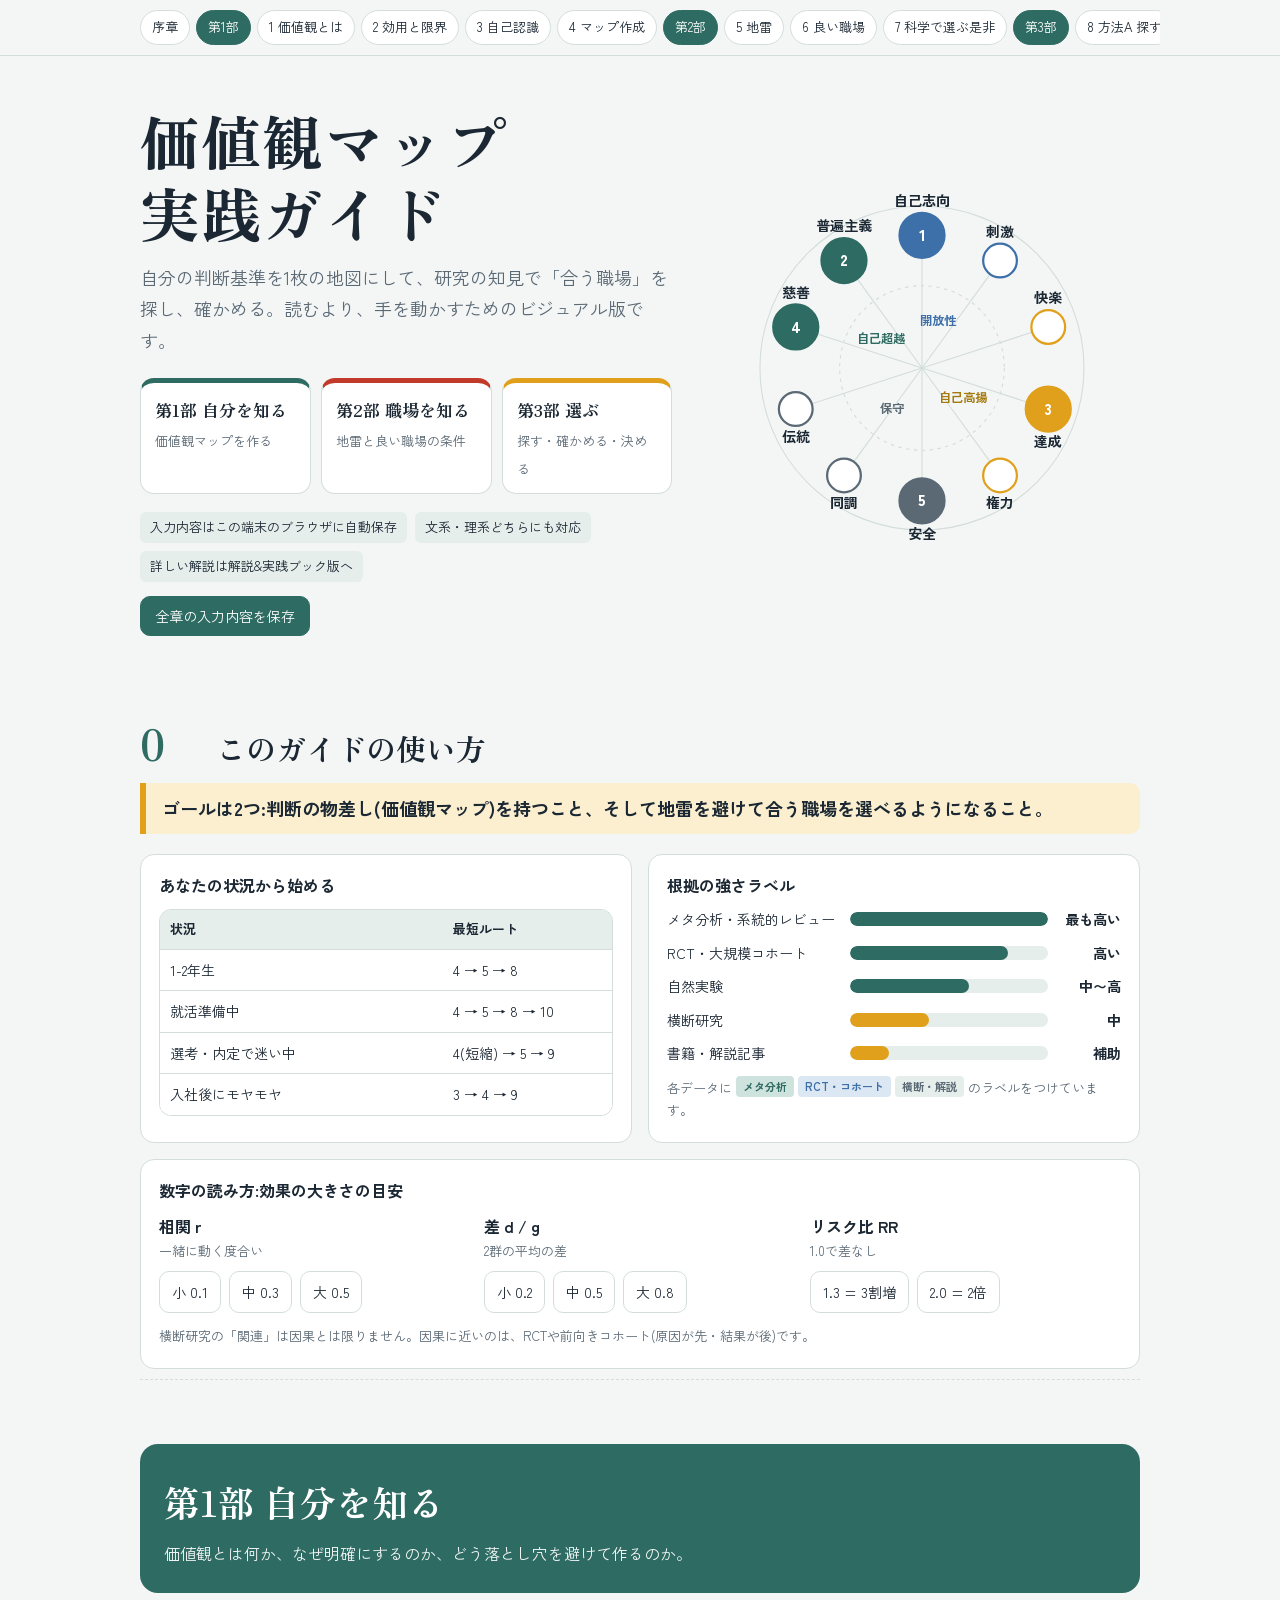
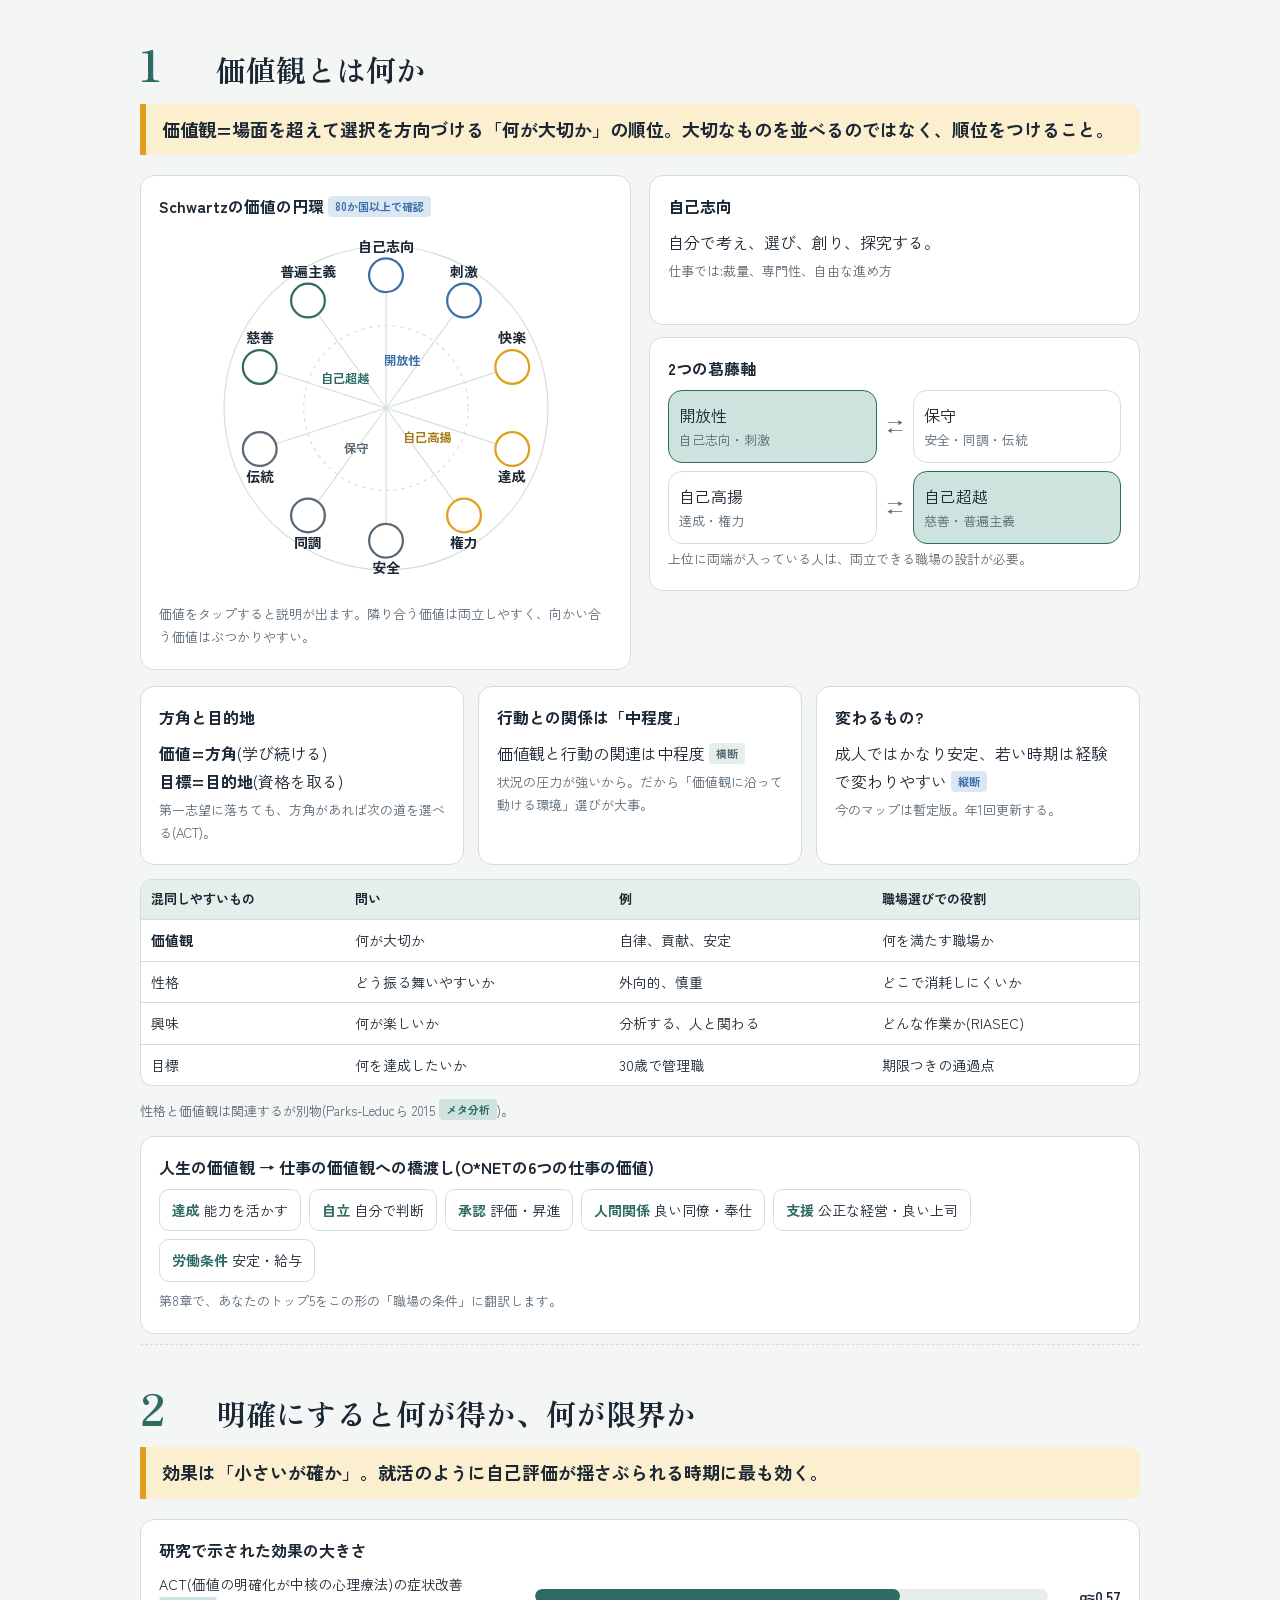
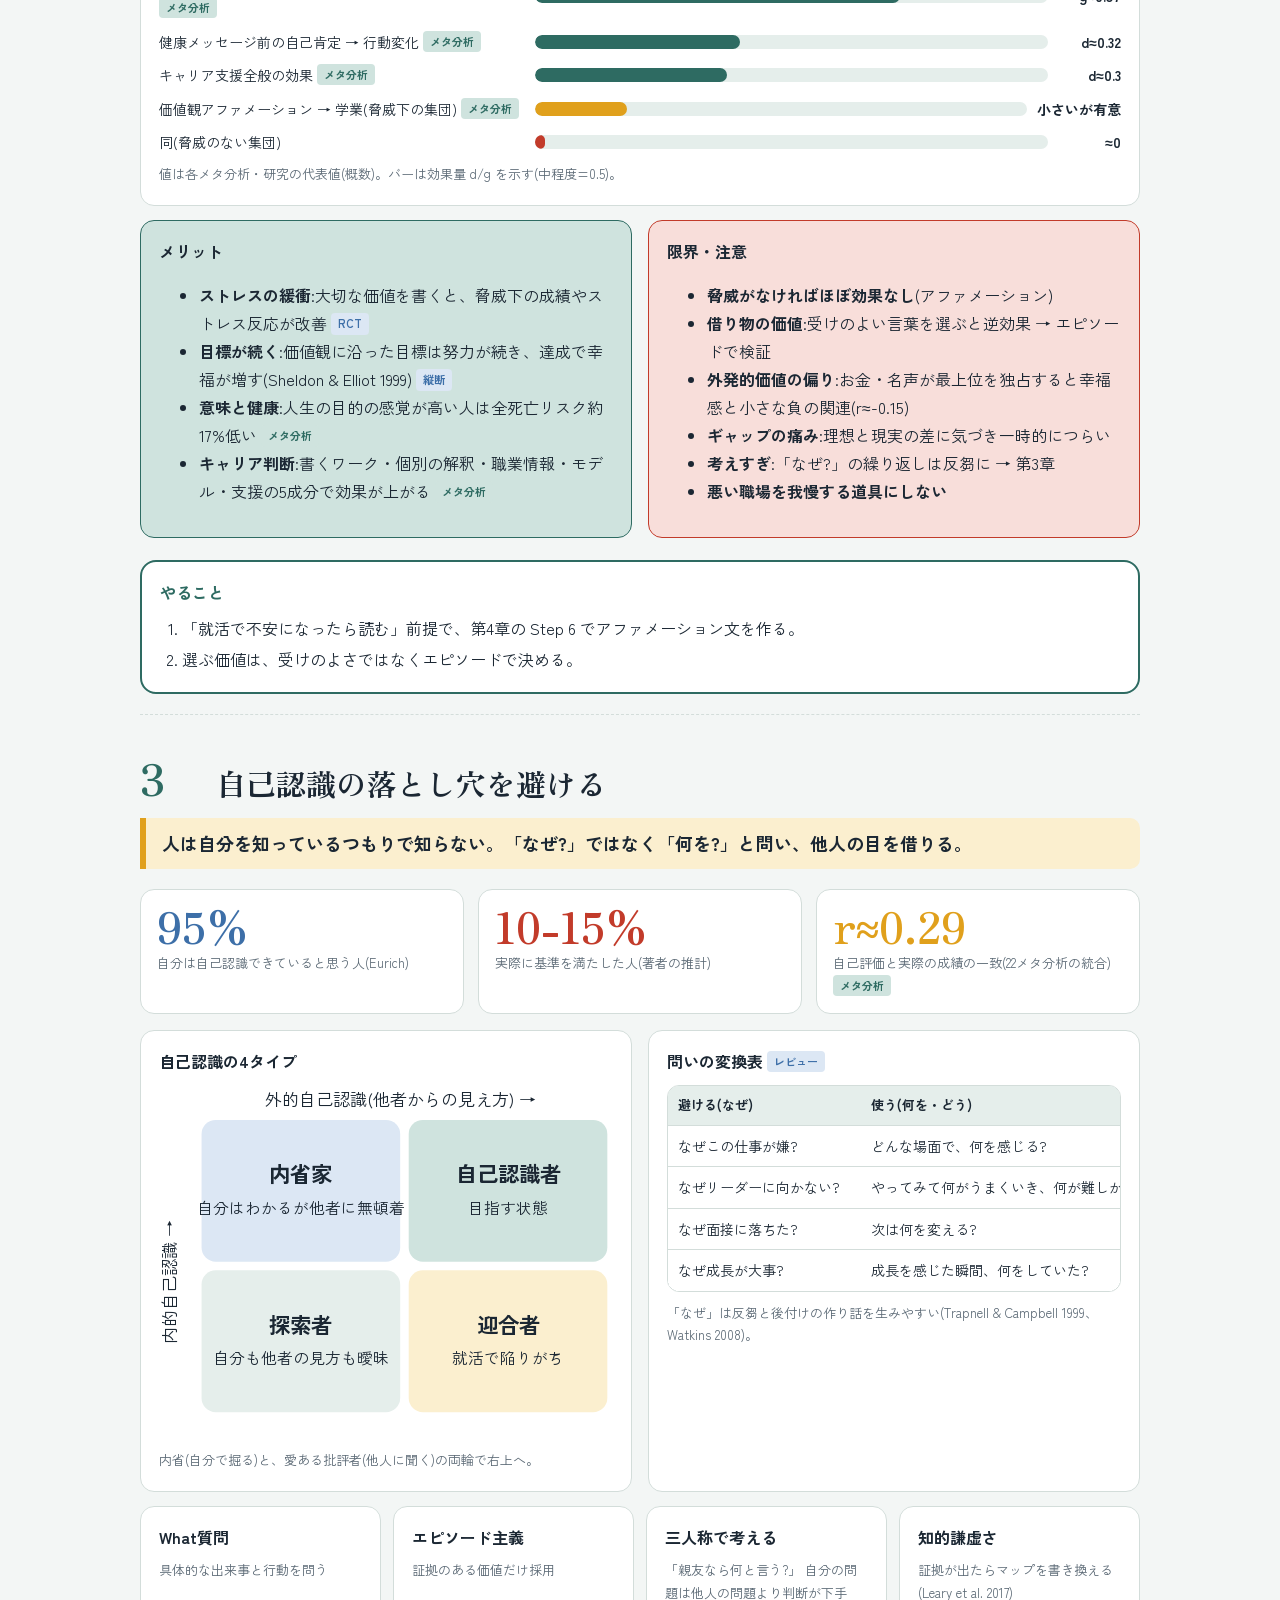
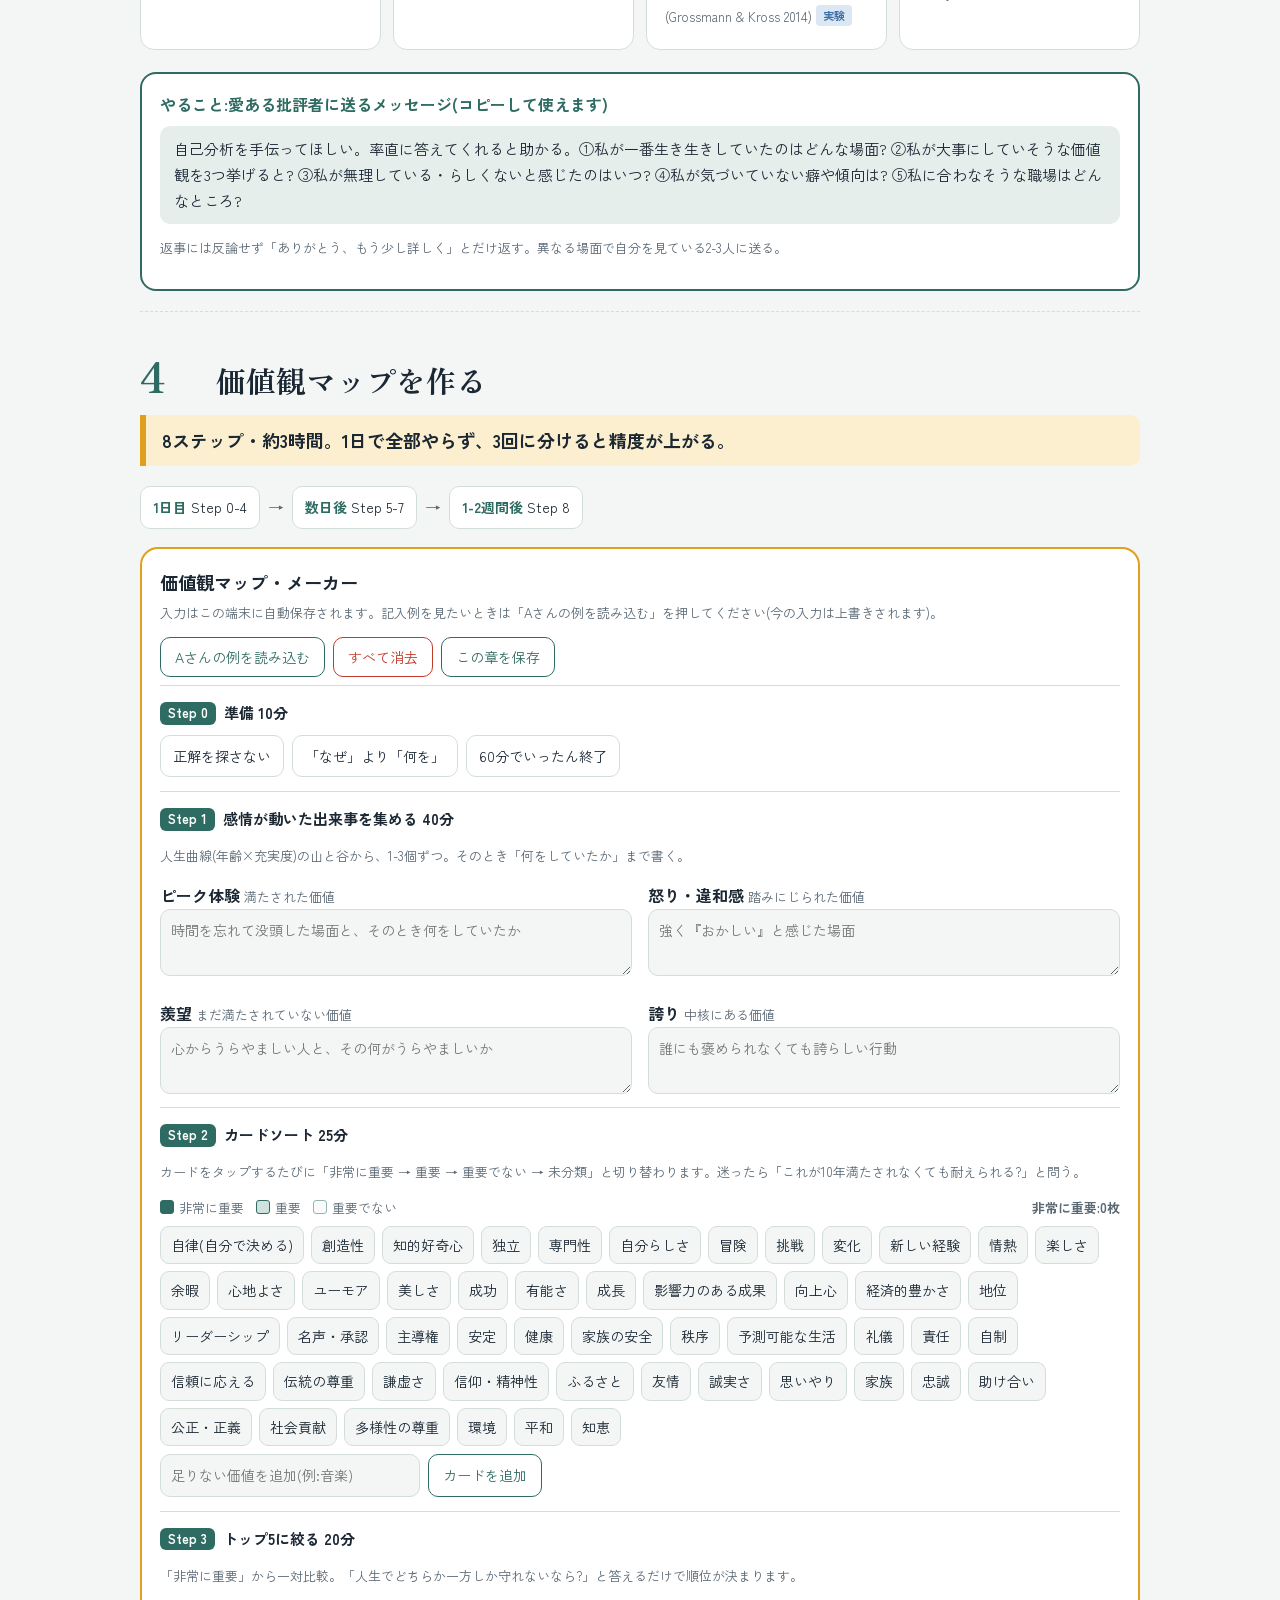
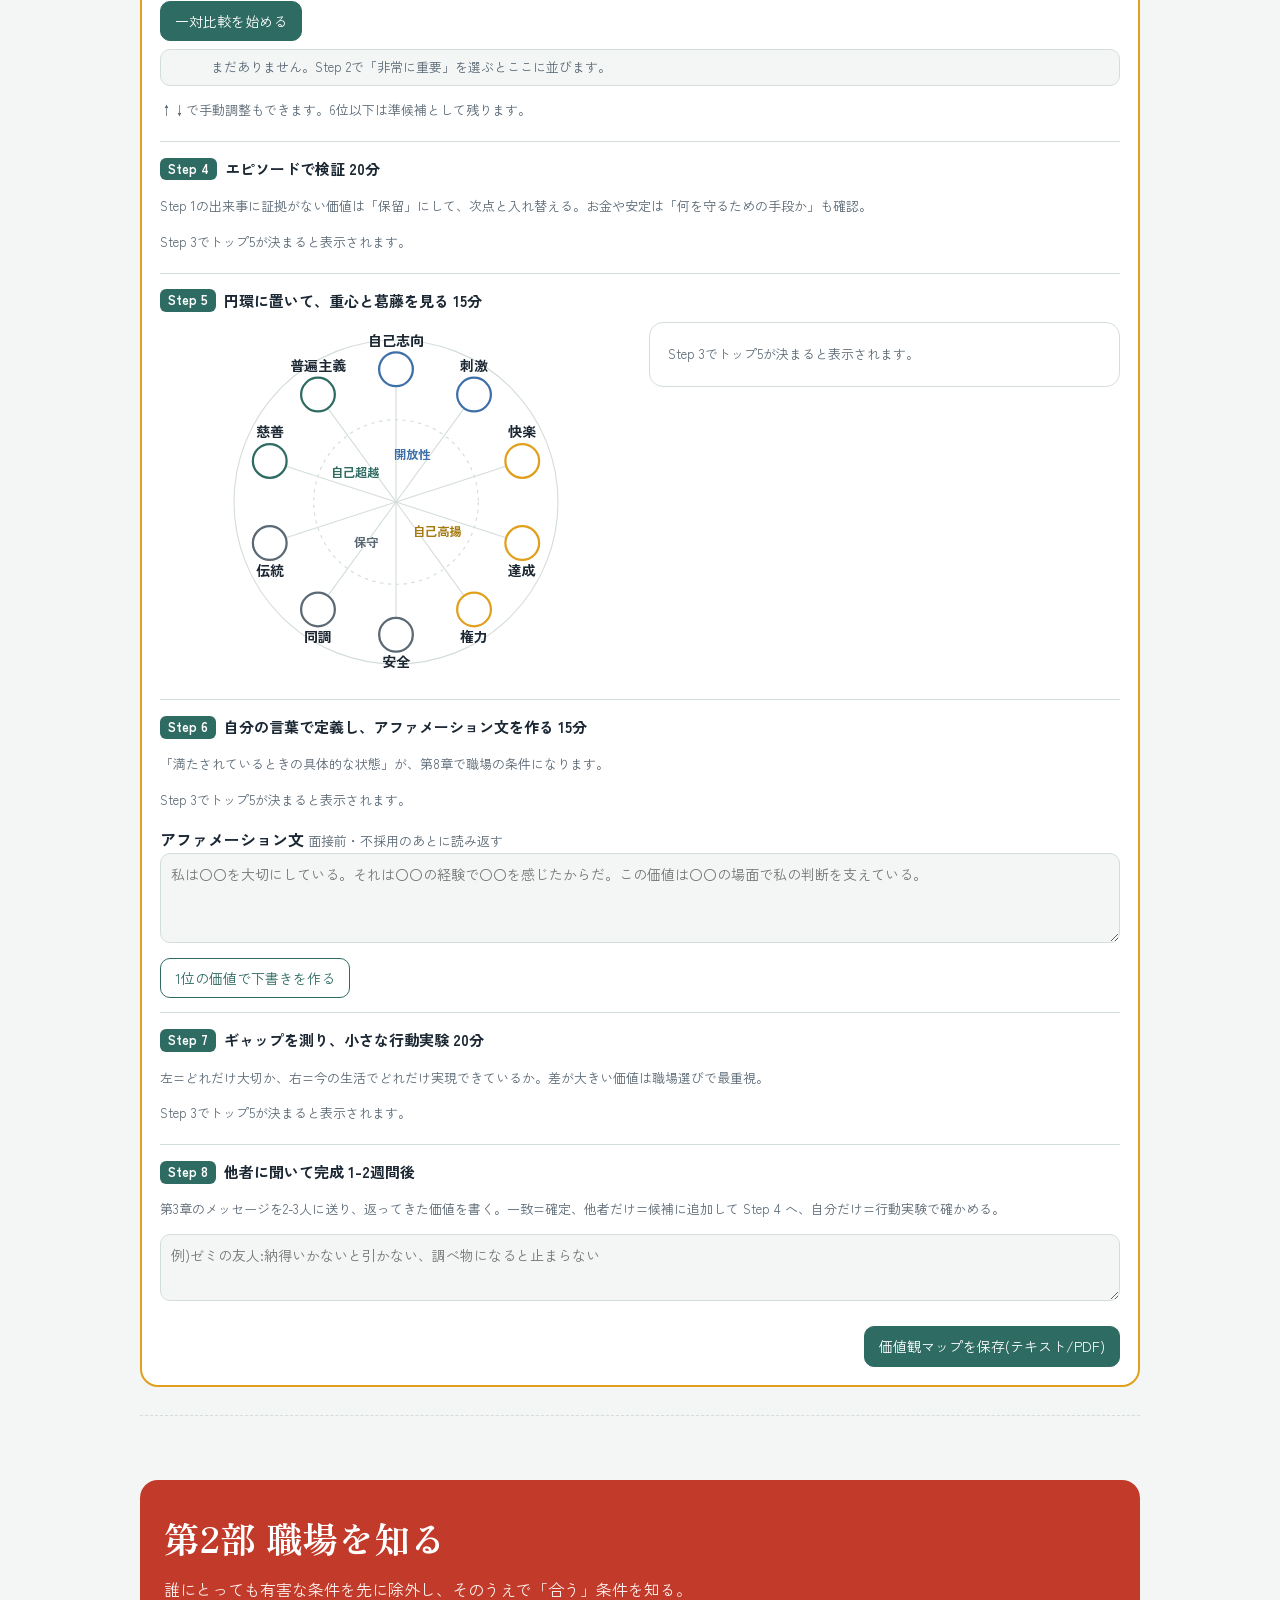
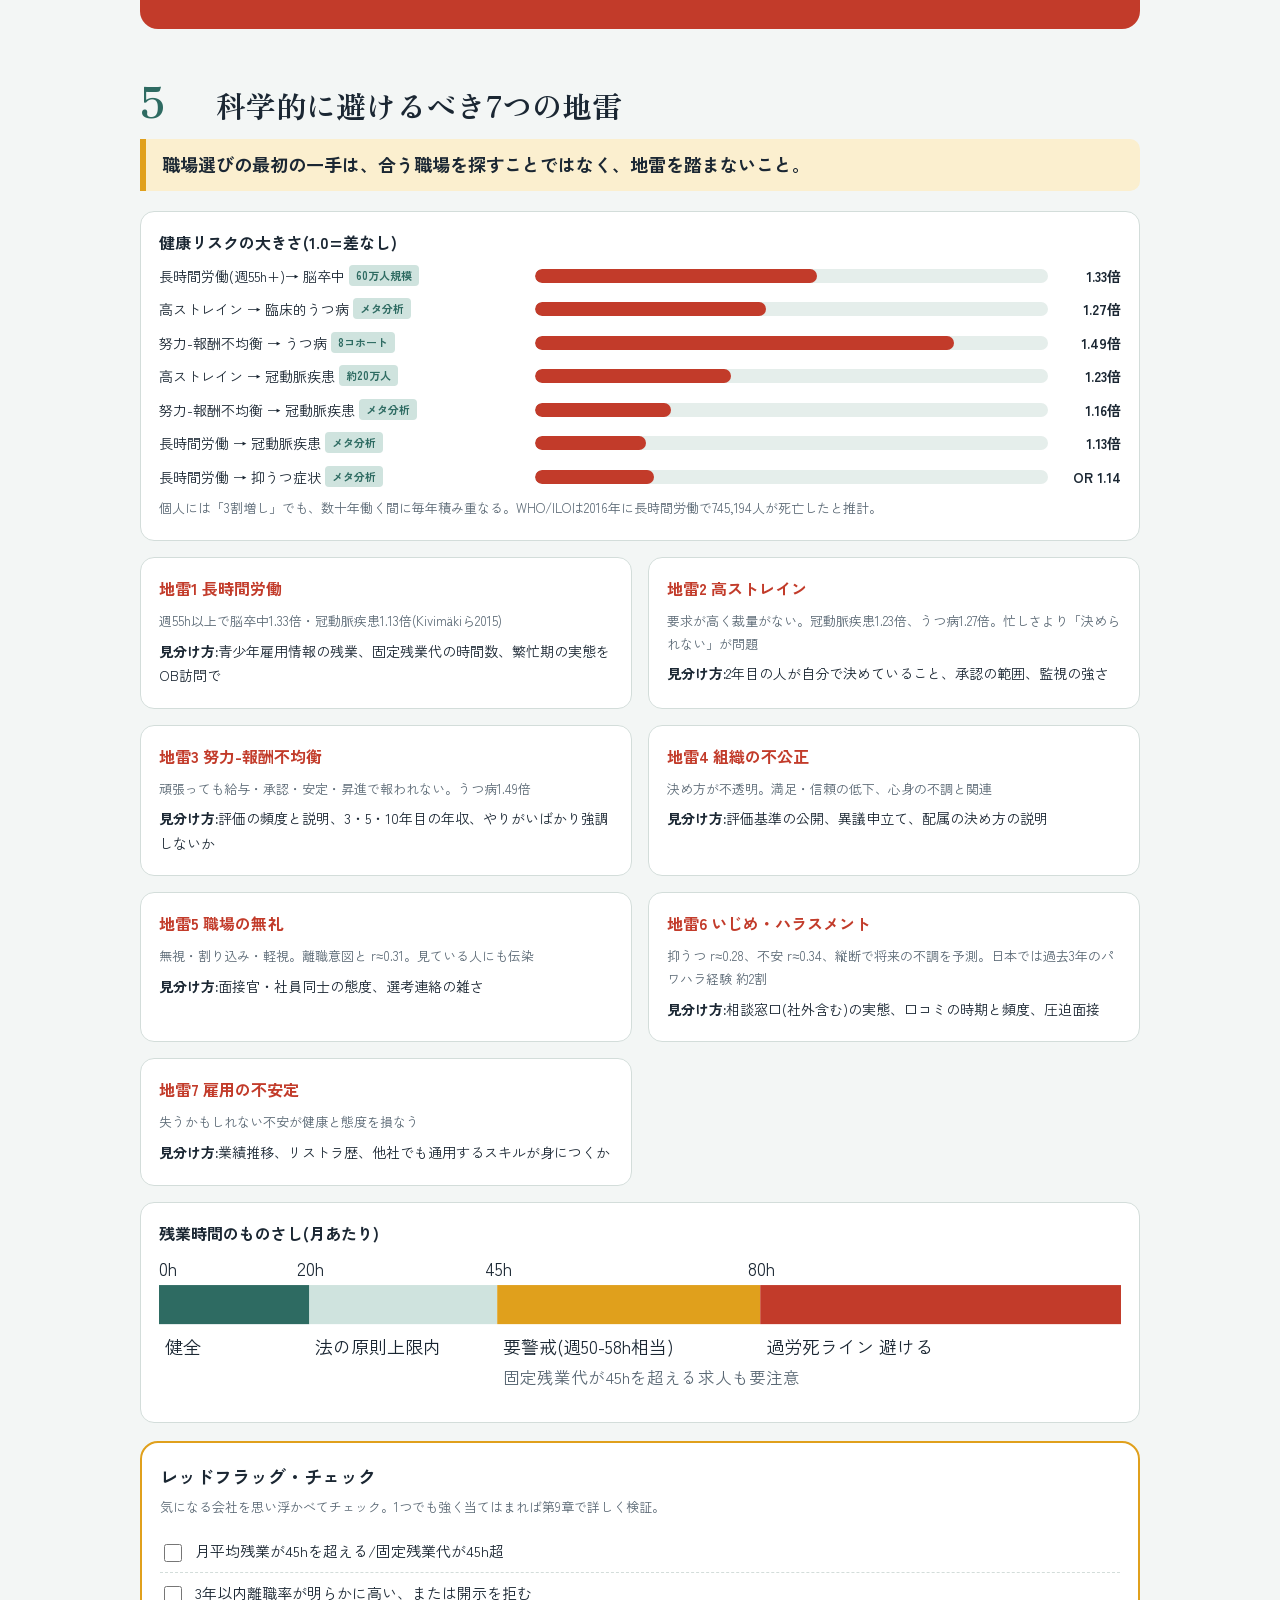
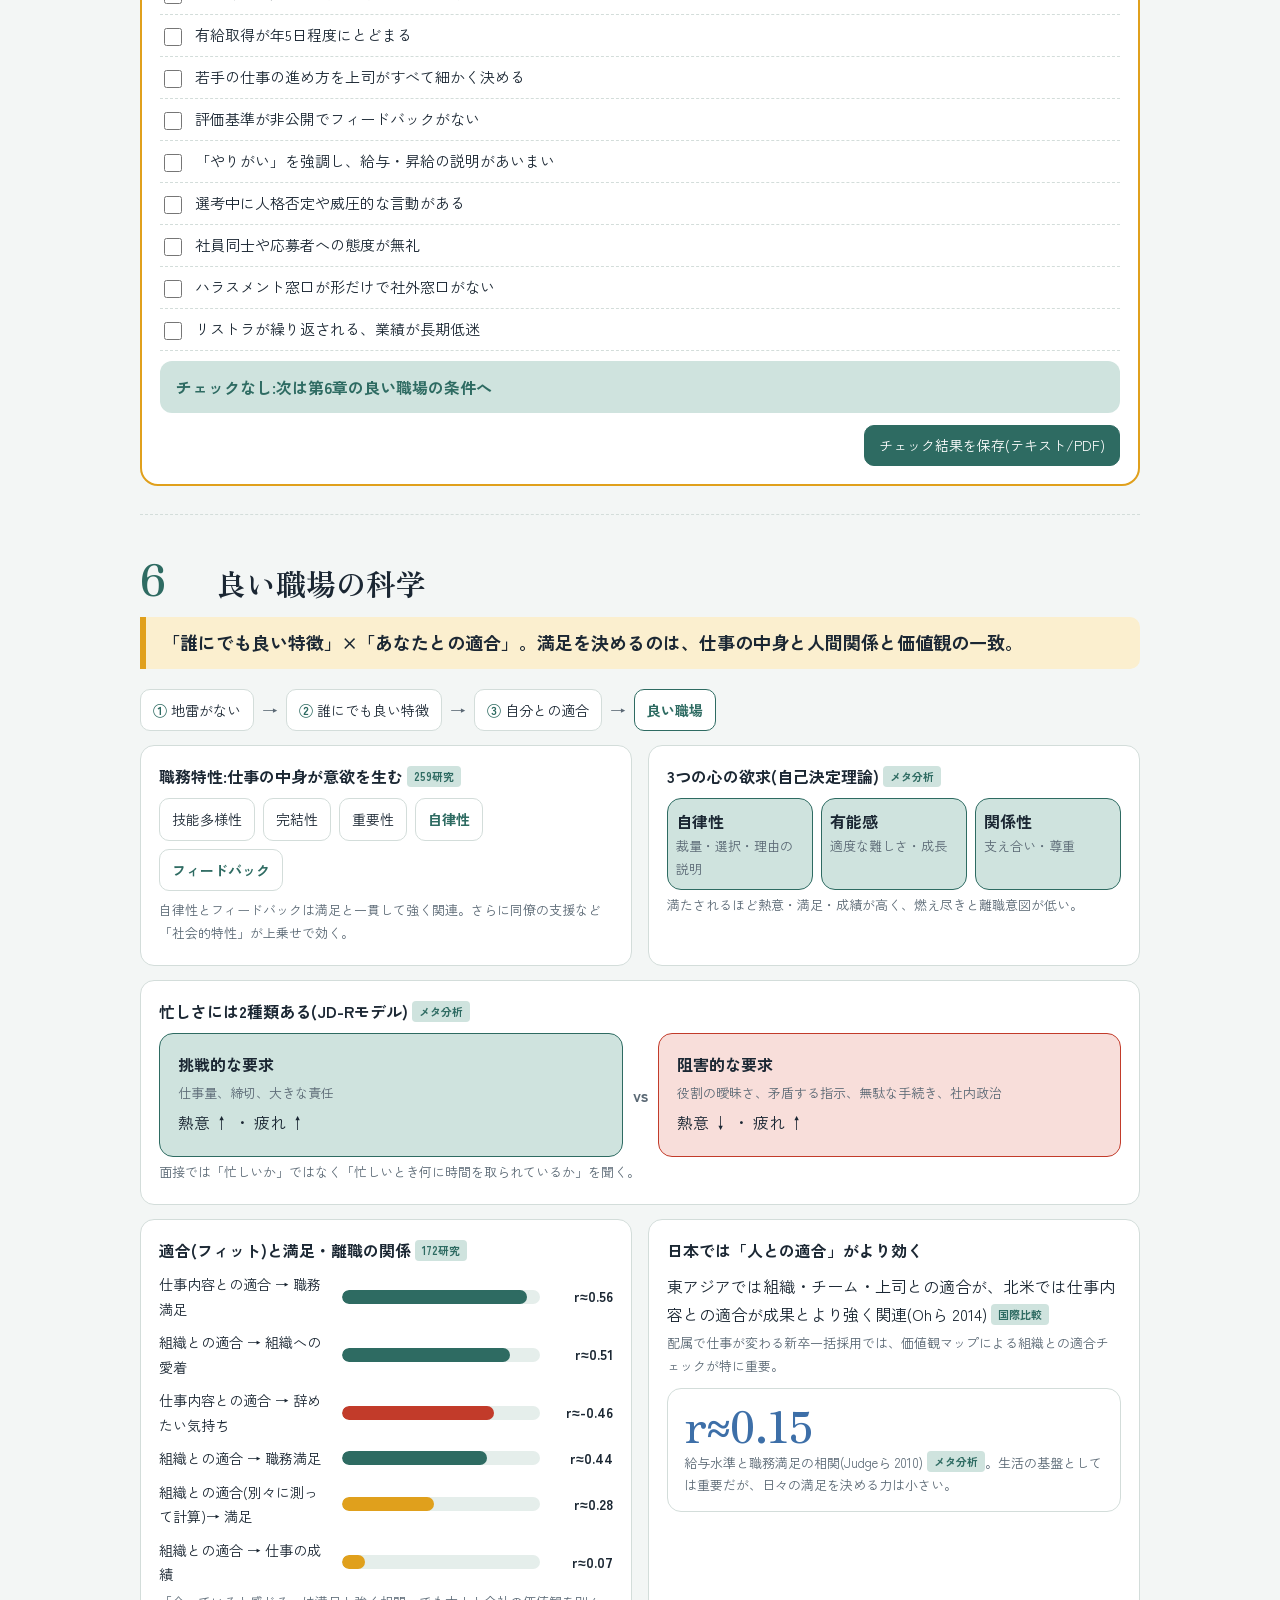
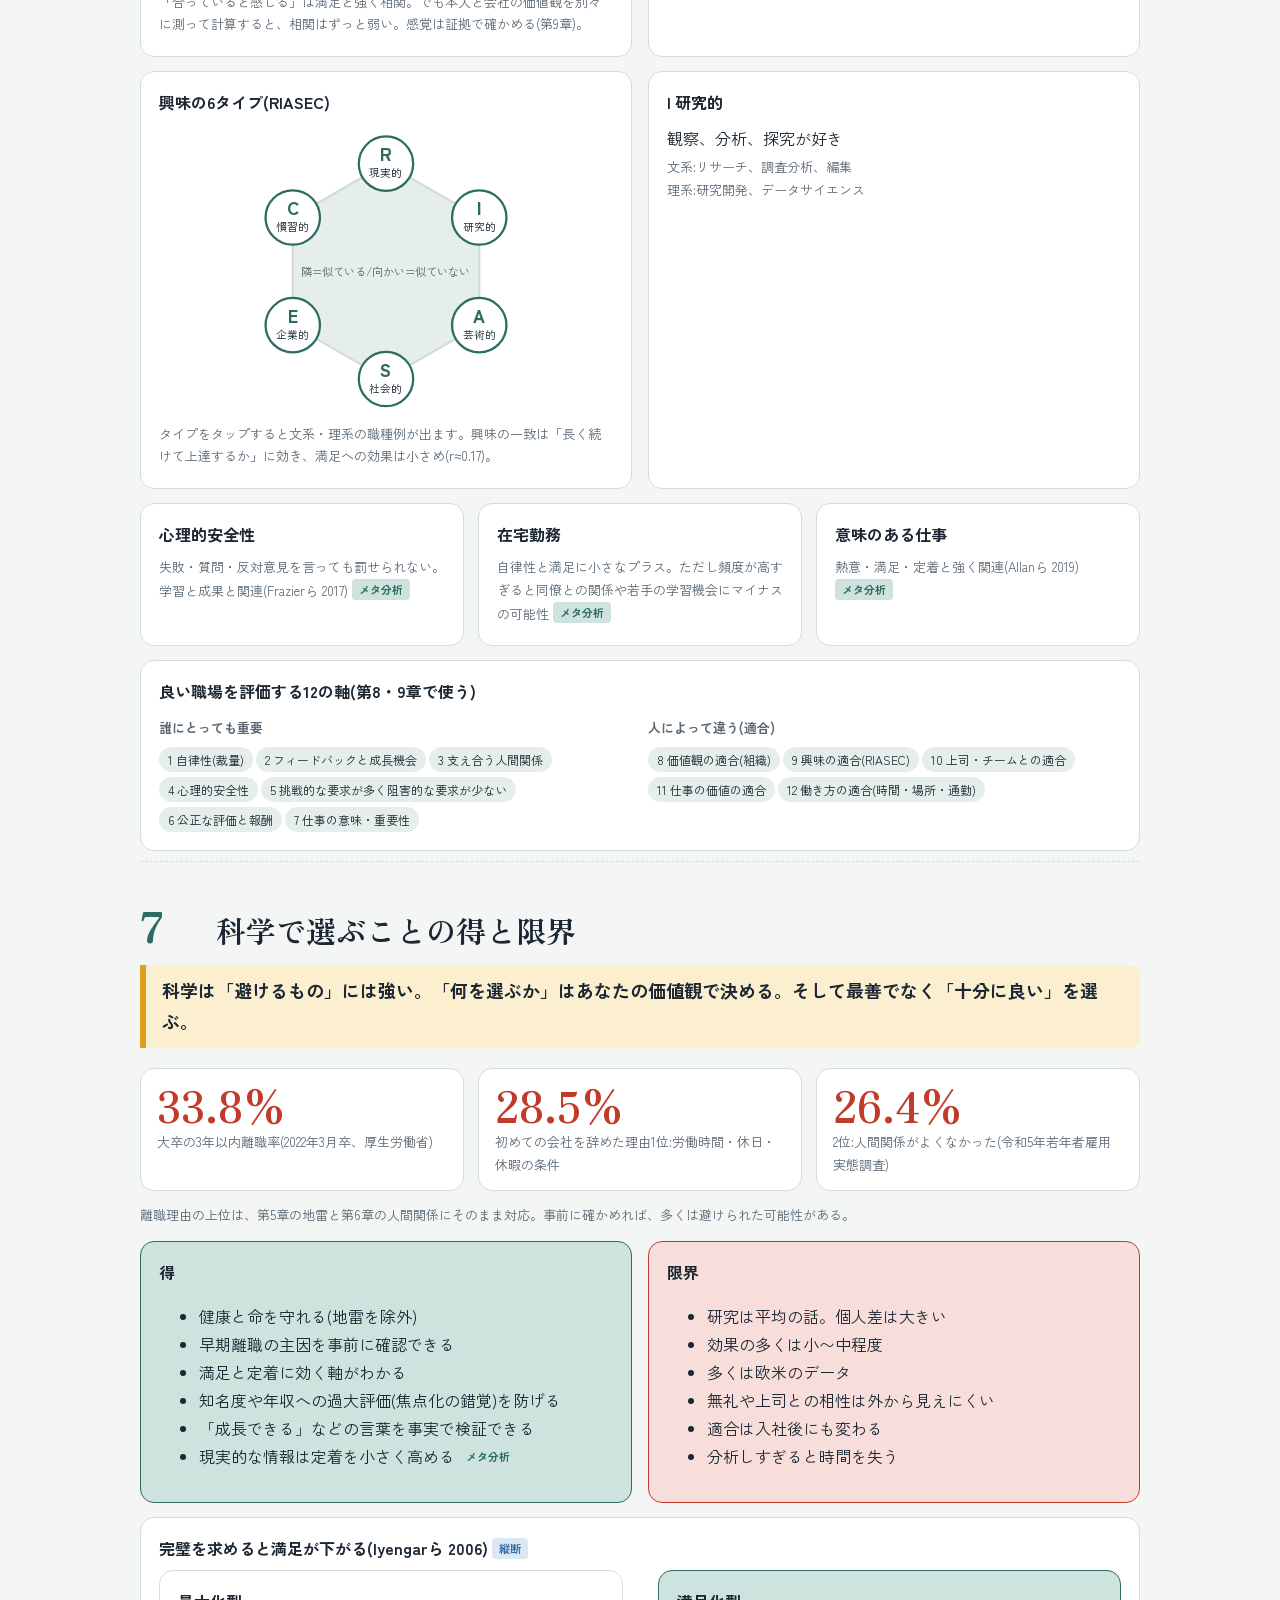
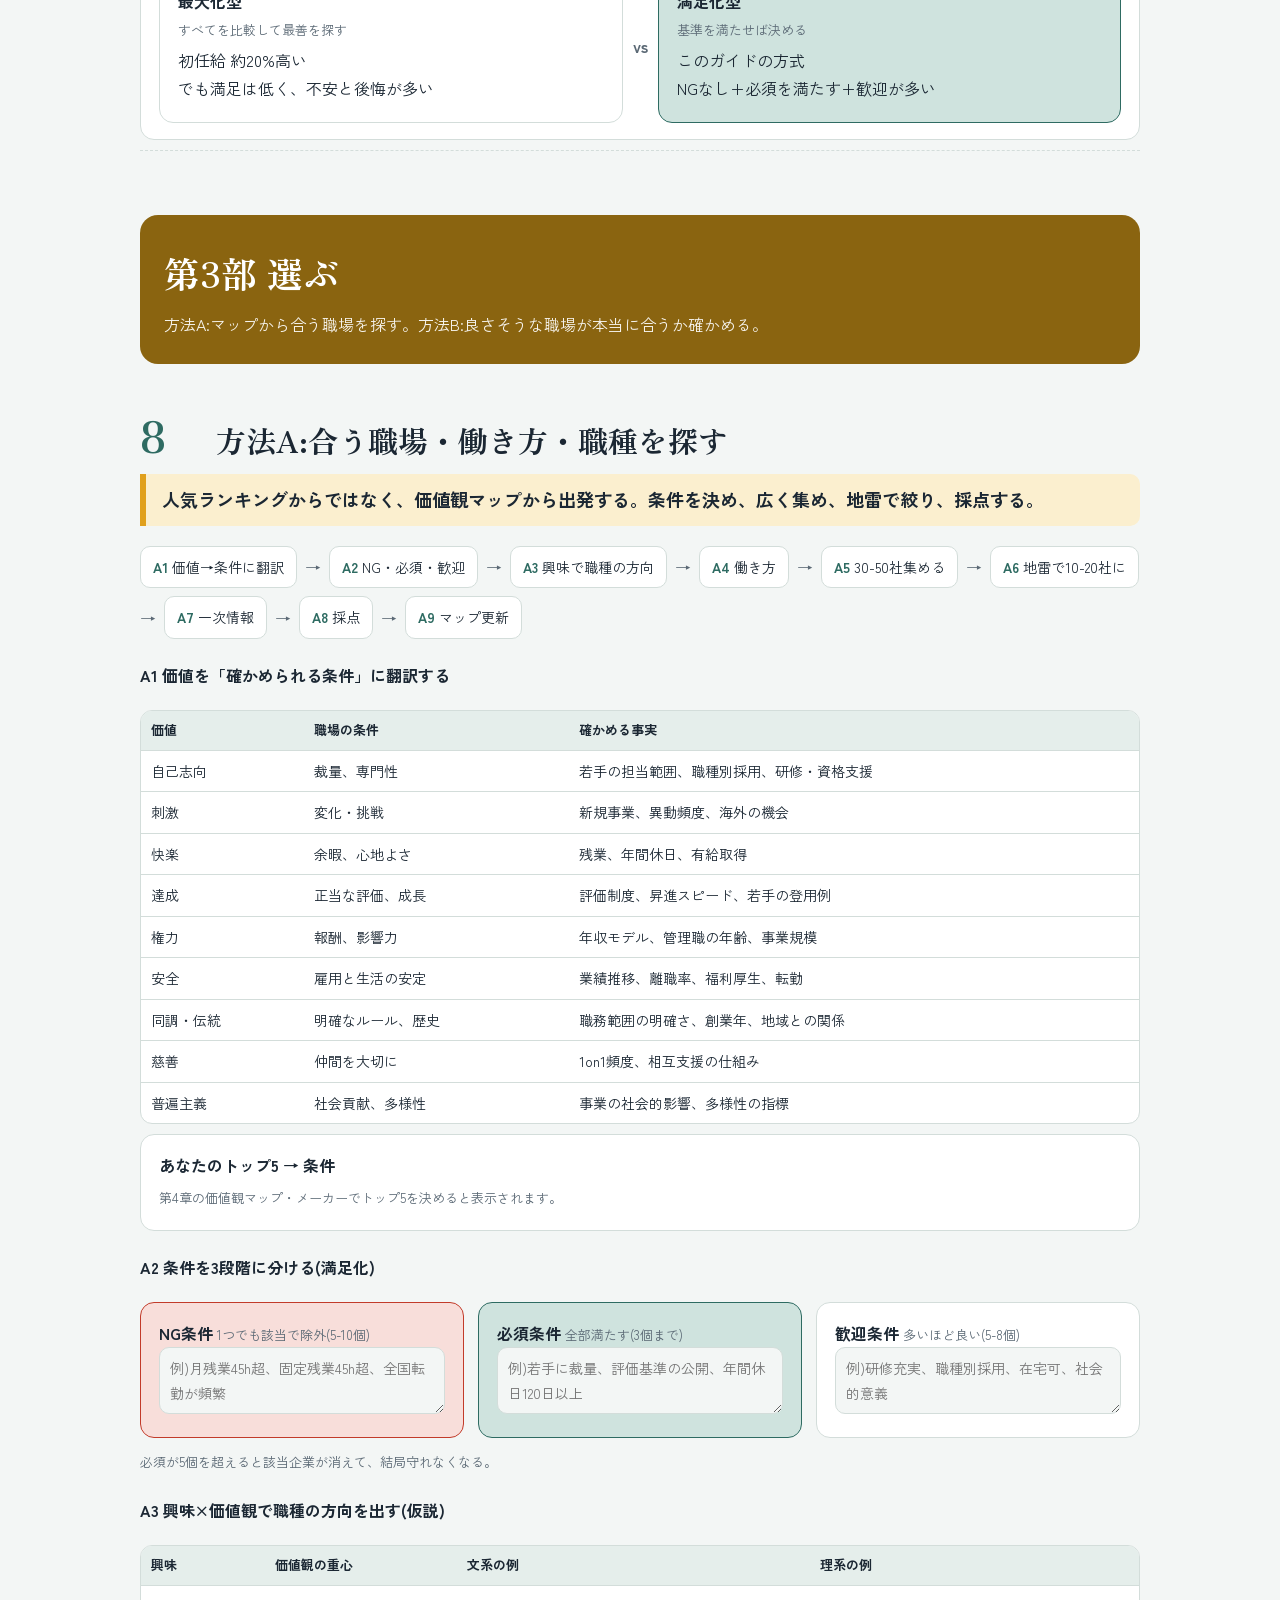
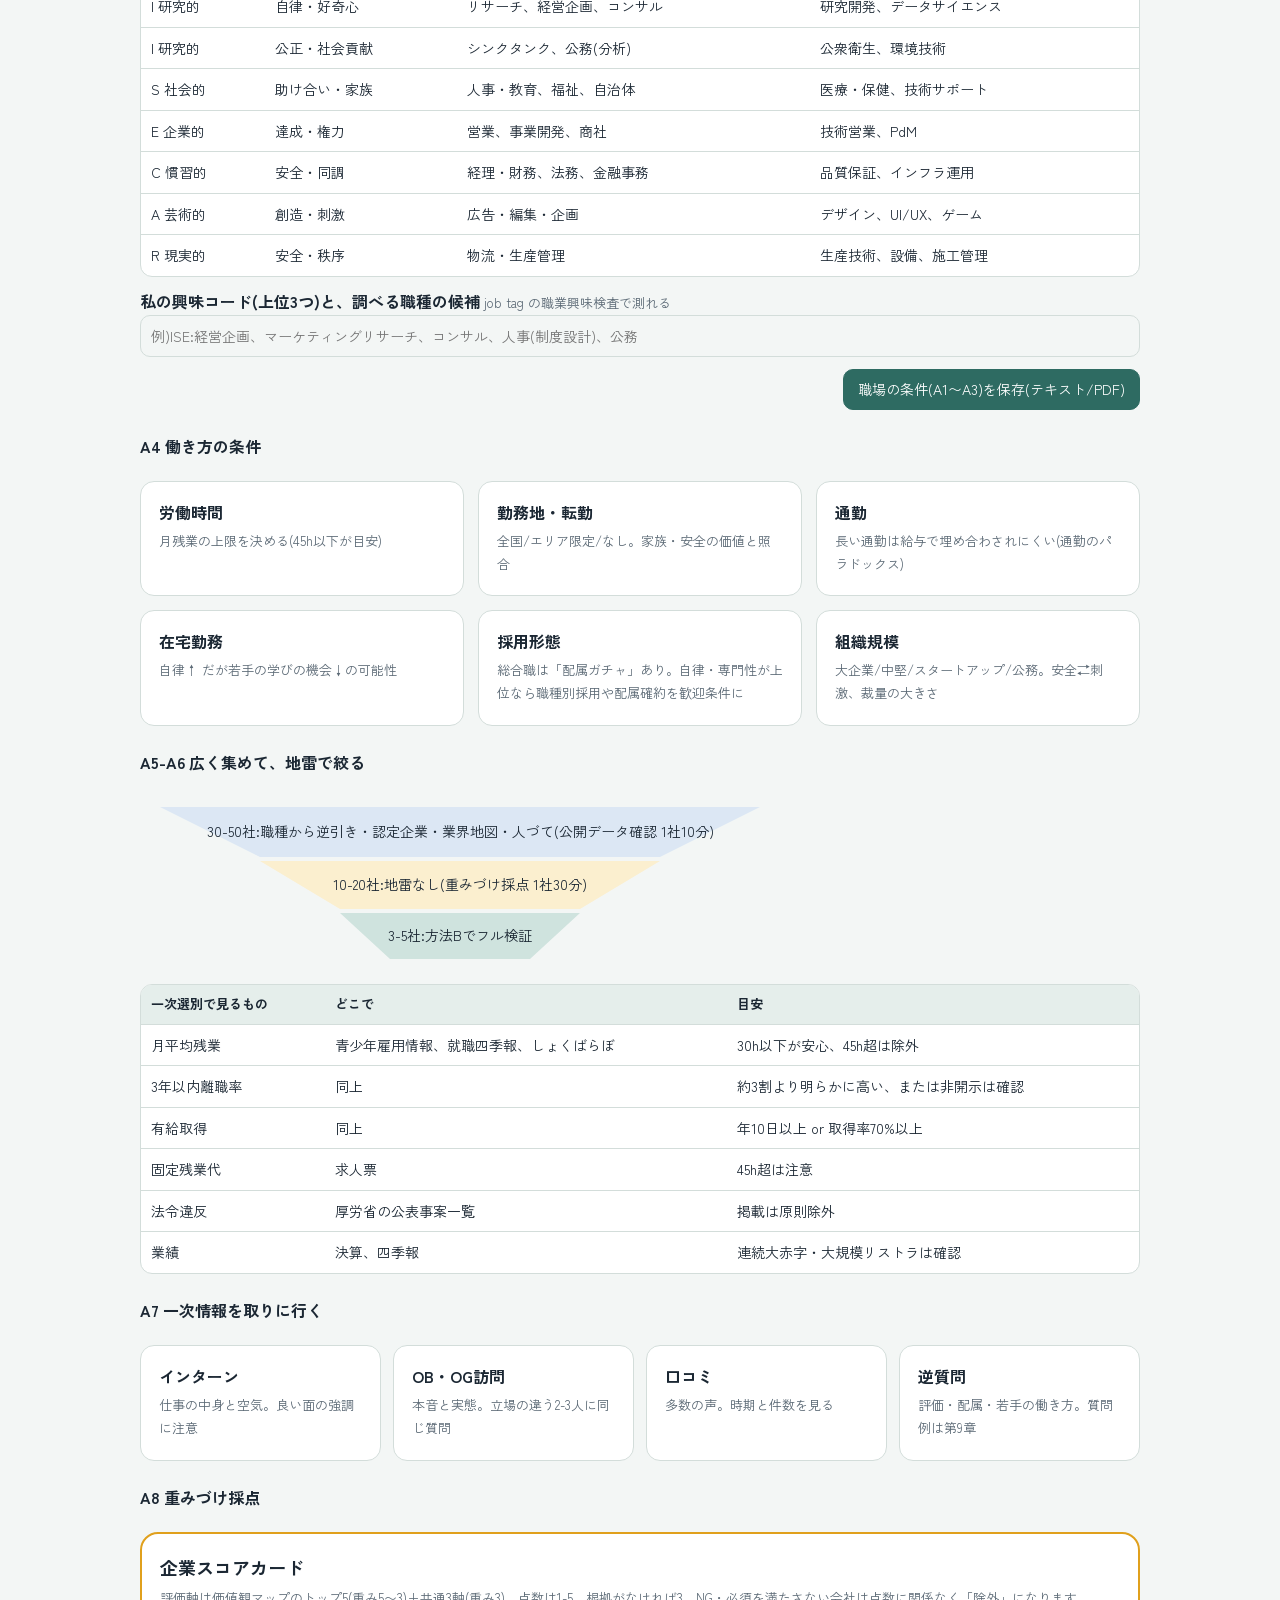
==== commit 4fae6e53: "Add per-chapter save as Markdown text or PDF report Each tool (value map, red flags, conditions, sco" ====
--- a/index.html
+++ b/index.html
@@ -161,6 +161,20 @@
 .save{position:fixed;right:14px;bottom:calc(14px + env(safe-area-inset-bottom,0px));background:var(--ink);color:var(--paper);padding:6px 12px;border-radius:999px;font-size:12px;opacity:0;transition:opacity .3s;pointer-events:none}
 .save.show{opacity:.9}
 @media (prefers-reduced-motion:reduce){.save{transition:none}}
+/* save dialog */
+.savebar{display:flex;justify-content:flex-end;margin-top:12px}
+#saveDlg{width:min(680px,calc(100vw - 32px));max-height:calc(100vh - 48px);border:1px solid var(--line);border-radius:16px;background:var(--card);color:var(--ink);padding:18px 20px}
+#saveDlg::backdrop{background:rgba(0,0,0,.45)}
+#saveDlg .dlg-head{display:flex;justify-content:space-between;align-items:flex-start;gap:10px}
+#saveDlg h4{margin:0 0 6px;font-size:18px}
+#dlgClose{flex:none;width:34px;height:34px;border:1px solid var(--line);background:var(--paper);border-radius:8px;cursor:pointer;font-size:18px;line-height:1}
+.dlg-opts{display:grid;grid-template-columns:1fr 1fr;gap:10px;margin-top:10px}
+.dlg-opt{text-align:left;border:2px solid var(--line);background:var(--paper);border-radius:12px;padding:14px;cursor:pointer}
+.dlg-opt:hover{border-color:var(--forest)}
+.dlg-opt b{display:block;font-size:16px;margin-bottom:4px;color:var(--forest)}
+.dlg-opt span{font-size:13px;color:var(--muted)}
+#mdOut{min-height:min(50vh,420px);font-family:ui-monospace,Consolas,"Courier New",monospace;font-size:13px;line-height:1.55}
+#report{display:none}
 @media (max-width:760px){
   .hero-grid,.grid2,.grid3,.mapout{grid-template-columns:1fr}
   .grid4,.timeline{grid-template-columns:1fr 1fr}
@@ -171,8 +185,46 @@
   .gloss,.src{columns:1}
   .mine{grid-template-columns:1fr}
   .bar{grid-template-columns:1fr auto;}.bar .track{grid-column:1/-1;grid-row:2}
+  .dlg-opts{grid-template-columns:1fr}
 }
-@media print{.nav,.save,.btns,.tool .btn{display:none!important}.area{break-inside:auto}.tool{break-inside:avoid-page}body{background:#fff}textarea{overflow:hidden;resize:none}}
+@media print{.nav,.save,.btns,.savebar,.tool .btn{display:none!important}.area{break-inside:auto}.tool{break-inside:avoid-page}body{background:#fff}textarea{overflow:hidden;resize:none}}
+/* PDF用レポート:印刷時だけ表示し、ダークモードでも白い用紙向けの配色にする */
+@media print{
+  @page{size:A4;margin:14mm 12mm}
+  body.reporting>*:not(#report){display:none!important}
+  body.reporting #report{display:block}
+  #report{--paper:#F3F6F5;--card:#FFFFFF;--ink:#1B2733;--muted:#5B6975;--line:#D3DDDA;--tint:#E5EEEB;
+    --forest:#2E6B62;--forest-soft:#CFE3DE;--signal:#E0A01C;--signal-soft:#FBEFCF;--hazard:#C23B2A;--hazard-soft:#F8DEDA;--sky:#3D6FA8;--sky-soft:#DCE7F4;
+    --on-accent:#FFFFFF;--gold:#8A6410;color:var(--ink);background:#fff;font-size:12.5px;line-height:1.6}
+  #report,#report *{-webkit-print-color-adjust:exact;print-color-adjust:exact}
+  #report .rp-head{border-bottom:2px solid var(--forest);padding-bottom:6px;margin-bottom:12px}
+  #report h1{font-family:var(--serif);font-size:22px;margin:0 0 2px}
+  #report h2{font-family:var(--serif);font-size:18px;margin:0 0 8px;padding:6px 10px;background:var(--forest);color:#fff;border-radius:8px}
+  #report .rp-sec+.rp-sec{break-before:page}
+  #report h3{font-size:14px;margin:16px 0 6px;padding-left:8px;border-left:4px solid var(--forest);break-after:avoid}
+  #report h4{font-size:13px;margin:0 0 4px}
+  #report .small{font-size:11px}
+  #report .panel,#report .verdict,#report .bar,#report tr,#report .rp-2>*,#report .rp-3>*{break-inside:avoid}
+  #report .panel{padding:8px 10px;border-radius:10px}
+  #report .rp-2{display:grid;grid-template-columns:1fr 1fr;gap:10px;align-items:start}
+  #report .rp-3{display:grid;grid-template-columns:repeat(3,1fr);gap:8px;align-items:start}
+  #report .tbl{overflow:visible;margin:6px 0}
+  #report .tbl table{min-width:0;font-size:11.5px}
+  #report .tbl th,#report .tbl td{padding:4px 6px}
+  #report .bars{gap:6px}
+  #report .bar{grid-template-columns:minmax(110px,34%) 1fr auto;font-size:12px}
+  #report .bar .track{grid-column:auto;grid-row:auto;height:11px}
+  #report .rp-txt{margin:2px 0 6px}
+  #report .rp-empty{color:var(--muted)}
+  #report .rp-chk{list-style:none;padding:0;margin:0}
+  #report .rp-chk li{padding:3px 0;border-bottom:1px dashed var(--line)}
+  #report .rp-chk li.on{color:var(--hazard);font-weight:700}
+  #report .rp-chk li.off{color:var(--muted)}
+  #report .rp-chip{display:inline-block;padding:0 8px;border-radius:999px;font-size:11px;font-weight:700}
+  #report .pill{font-size:11px}
+  #report svg{max-width:250px!important}
+  #report .verdict{margin:8px 0;padding:8px 12px}
+}
 </style>
 </head>
 <body>
@@ -192,6 +244,7 @@
 <a href="#p3"><b>第3部 選ぶ</b><span>探す・確かめる・決める</span></a>
 </div>
 <div class="promise"><span>入力内容はこの端末のブラウザに自動保存</span><span>文系・理系どちらにも対応</span><span>詳しい解説は解説&実践ブック版へ</span></div>
+<div class="btns" style="margin-top:14px"><button type="button" class="btn" data-save="all">全章の入力内容を保存</button></div>
 </div>
 <div id="heroWheel" aria-hidden="true"></div>
 </div></header>
@@ -326,7 +379,7 @@
 <div class="tool" id="mapTool">
 <h4>価値観マップ・メーカー</h4>
 <p class="hint">入力はこの端末に自動保存されます。記入例を見たいときは「Aさんの例を読み込む」を押してください(今の入力は上書きされます)。</p>
-<div class="btns"><button class="btn ghost" id="loadSample">Aさんの例を読み込む</button><button class="btn warn" id="resetAll">すべて消去</button></div>
+<div class="btns"><button class="btn ghost" id="loadSample">Aさんの例を読み込む</button><button class="btn warn" id="resetAll">すべて消去</button><button type="button" class="btn ghost" data-save="map">この章を保存</button></div>
 
 <div class="stepbox"><h5><i>Step 0</i>準備 10分</h5>
 <div class="flow"><span class="st">正解を探さない</span><span class="st">「なぜ」より「何を」</span><span class="st">60分でいったん終了</span></div></div>
@@ -373,7 +426,8 @@
 <div class="stepbox"><h5><i>Step 8</i>他者に聞いて完成 1-2週間後</h5>
 <p class="small">第3章のメッセージを2-3人に送り、返ってきた価値を書く。一致=確定、他者だけ=候補に追加して Step 4 へ、自分だけ=行動実験で確かめる。</p>
 <textarea data-k="feedback" placeholder="例)ゼミの友人:納得いかないと引かない、調べ物になると止まらない"></textarea>
-<div class="btns"><button class="btn" id="printMap">価値観マップを印刷・PDF保存</button></div></div>
+</div>
+<div class="savebar"><button type="button" class="btn" data-save="map">価値観マップを保存(テキスト/PDF)</button></div>
 </div>
 </section>
 
@@ -396,7 +450,8 @@
 <text x="229" y="86" font-size="11" fill="var(--muted)">固定残業代が45hを超える求人も要注意</text></svg></div>
 
 <div class="tool" id="redFlags"><h4>レッドフラッグ・チェック</h4><p class="hint">気になる会社を思い浮かべてチェック。1つでも強く当てはまれば第9章で詳しく検証。</p>
-<div id="flagList"></div><div class="verdict ok" id="flagVerdict">チェックなし</div></div>
+<div id="flagList"></div><div class="verdict ok" id="flagVerdict">チェックなし</div>
+<div class="savebar"><button type="button" class="btn" data-save="flags">チェック結果を保存(テキスト/PDF)</button></div></div>
 </section>
 
 <section class="area" id="c6">
@@ -504,6 +559,7 @@
 <tr><td>A 芸術的</td><td>創造・刺激</td><td>広告・編集・企画</td><td>デザイン、UI/UX、ゲーム</td></tr>
 <tr><td>R 現実的</td><td>安全・秩序</td><td>物流・生産管理</td><td>生産技術、設備、施工管理</td></tr></table></div>
 <label style="display:block;margin-top:8px"><b>私の興味コード(上位3つ)と、調べる職種の候補</b><span class="small"> job tag の職業興味検査で測れる</span><input type="text" data-k="riasec" placeholder="例)ISE:経営企画、マーケティングリサーチ、コンサル、人事(制度設計)、公務"></label>
+<div class="savebar"><button type="button" class="btn" data-save="cond">職場の条件(A1〜A3)を保存(テキスト/PDF)</button></div>
 
 <h4 style="margin-top:22px">A4 働き方の条件</h4>
 <div class="grid3">
@@ -540,7 +596,8 @@
 <div class="tool" id="scoreTool"><h4>企業スコアカード</h4>
 <p class="hint">評価軸は価値観マップのトップ5(重み5〜3)+共通3軸(重み3)。点数は1-5、根拠がなければ3。NG・必須を満たさない会社は点数に関係なく「除外」になります。</p>
 <div class="score"><table id="scoreTable"></table></div>
-<div id="scoreVerdict"></div></div>
+<div id="scoreVerdict"></div>
+<div class="savebar"><button type="button" class="btn" data-save="score">スコアカードを保存(テキスト/PDF)</button></div></div>
 
 <h4 style="margin-top:22px">A9 経験でマップを更新する</h4>
 <div class="flow"><span class="st">インターン・訪問</span><span class="ar">→</span><span class="st">発見(意外に楽しかった/強い抵抗)</span><span class="ar">→</span><span class="st">順位を入れ替える</span><span class="ar">→</span><span class="st">条件と重みを見直す</span><span class="ar">↺</span></div>
@@ -592,6 +649,7 @@
 <div class="stepbox"><h5><i>B6</i>親友がこの結果を持って相談してきたら、何と言う?</h5>
 <textarea data-k="v_friend" placeholder="三人称だと判断が賢明になる"></textarea></div>
 <div class="verdict ok" id="verifyVerdict"></div>
+<div class="savebar"><button type="button" class="btn" data-save="verify">検証シートを保存(テキスト/PDF)</button></div>
 </div>
 </section>
 
@@ -658,6 +716,21 @@
 </main>
 <footer class="wrap">価値観マップ 実践ガイド(ビジュアル版)― 解説&実践ブックの姉妹版。入力内容はこのブラウザにのみ保存され、共有されません。</footer>
 <div class="save" id="saveToast">保存しました</div>
+<dialog id="saveDlg" aria-labelledby="saveTitle">
+<div class="dlg-head"><h4 id="saveTitle">保存</h4><button type="button" class="mini" id="dlgClose" aria-label="閉じる">×</button></div>
+<div id="saveChoose">
+<p class="small">保存する形式を選んでください。入力内容がこの端末の外に送られることはありません。</p>
+<div class="dlg-opts">
+<button type="button" class="dlg-opt" id="optText"><b>テキスト(Markdown)</b><span>見返す・AIに読み込ませる用。表示された文章をコピー、または .md ファイルで保存します。</span></button>
+<button type="button" class="dlg-opt" id="optPdf"><b>PDF(図・グラフつき)</b><span>人が見返す用。印刷画面が開くので、送信先(プリンター)で「PDFに保存」を選んでください。</span></button>
+</div></div>
+<div id="saveText" hidden>
+<textarea id="mdOut" readonly spellcheck="false" aria-label="保存するテキスト(Markdown)"></textarea>
+<div class="btns"><button type="button" class="btn" id="mdCopy">コピー</button><button type="button" class="btn ghost" id="mdDl">.mdファイルで保存</button><button type="button" class="btn ghost" id="mdBack">形式の選択に戻る</button></div>
+<p class="small" id="mdMsg" role="status"></p>
+</div>
+</dialog>
+<div id="report" aria-hidden="true"></div>
 <script>
 (function(){
 "use strict";
@@ -686,7 +759,8 @@
 let tmr=null;function save(){clearTimeout(tmr);tmr=setTimeout(()=>{try{localStorage.setItem(KEY,JSON.stringify(S));const t=$("#saveToast");t.classList.add("show");setTimeout(()=>t.classList.remove("show"),900);}catch(e){}},400);}
 
 /* ---------- generic bars ---------- */
-function bars(el,rows,max){el.innerHTML=rows.map(r=>`<div class="bar"><div>${r.l}${r.e?` <span class="ev ${r.ec||""}">${r.e}</span>`:""}</div><div class="track"><div class="fill ${r.c||""}" style="width:${Math.max(2,Math.min(100,(r.x/max)*100))}%"></div></div><div class="v">${r.v}</div></div>`).join("");}
+function bars(el,rows,max){el.innerHTML=barsHTML(rows,max);}
+function barsHTML(rows,max){return rows.map(r=>`<div class="bar"><div>${r.l}${r.e?` <span class="ev ${r.ec||""}">${r.e}</span>`:""}</div><div class="track"><div class="fill ${r.c||""}" style="width:${Math.max(2,Math.min(100,(r.x/max)*100))}%"></div></div><div class="v">${r.v}</div></div>`).join("");}
 bars($("#evLadder"),[{l:"メタ分析・系統的レビュー",x:5,v:"最も高い",ec:"meta",e:""},{l:"RCT・大規模コホート",x:4,v:"高い"},{l:"自然実験",x:3,v:"中〜高"},{l:"横断研究",x:2,v:"中",c:"s"},{l:"書籍・解説記事",x:1,v:"補助",c:"s"}].map(r=>(delete r.e,r)),5);
 bars($("#benefitBars"),[
  {l:"ACT(価値の明確化が中核の心理療法)の症状改善",x:.57,v:"g≈0.57",e:"メタ分析",ec:"meta"},
@@ -742,7 +816,8 @@
 const FLAGS=["月平均残業が45hを超える/固定残業代が45h超","3年以内離職率が明らかに高い、または開示を拒む","有給取得が年5日程度にとどまる","若手の仕事の進め方を上司がすべて細かく決める","評価基準が非公開でフィードバックがない","「やりがい」を強調し、給与・昇給の説明があいまい","選考中に人格否定や威圧的な言動がある","社員同士や応募者への態度が無礼","ハラスメント窓口が形だけで社外窓口がない","リストラが繰り返される、業績が長期低迷"];
 function renderFlags(){$("#flagList").innerHTML=FLAGS.map((f,i)=>`<label class="chk"><input type="checkbox" data-fi="${i}" ${S.flags.includes(i)?"checked":""}><span>${f}</span></label>`).join("");
  $$("#flagList input").forEach(c=>c.addEventListener("change",()=>{const i=+c.dataset.fi;S.flags=S.flags.filter(x=>x!==i);if(c.checked)S.flags.push(i);flagV();save();}));flagV();}
-function flagV(){const n=S.flags.length,v=$("#flagVerdict");v.className="verdict "+(n===0?"ok":n<3?"mid":"ng");v.textContent=n===0?"チェックなし:次は第6章の良い職場の条件へ":n<3?`${n}個該当:第9章で事実を確認してから判断`:`${n}個該当:候補から外すことを強く検討`;}
+function flagResult(){const n=S.flags.length;return{cls:n===0?"ok":n<3?"mid":"ng",text:n===0?"チェックなし:次は第6章の良い職場の条件へ":n<3?`${n}個該当:第9章で事実を確認してから判断`:`${n}個該当:候補から外すことを強く検討`};}
+function flagV(){const r=flagResult(),v=$("#flagVerdict");v.className="verdict "+r.cls;v.textContent=r.text;}
 renderFlags();
 
 /* ---------- RIASEC hexagon ---------- */
@@ -810,26 +885,35 @@
  $$("[data-hold]").forEach(x=>x.onchange=()=>{const c=x.dataset.hold;S.ev[c]=Object.assign(S.ev[c]||{},{hold:x.checked});renderRank();save();});
  const nHeld=t.filter(held).length;if(nHeld)$("#evidenceRows").insertAdjacentHTML("beforeend",`<p class="small" style="color:var(--hazard)">保留中の価値が${nHeld}つトップ5に残っています。Step 2で「非常に重要」の候補を増やすと、次点と入れ替わります。</p>`);
  // Step5
- const hl={};t.forEach((c,i)=>{const cat=CAT[c];if(cat&&!hl[cat])hl[cat]=String(i+1);else if(cat)hl[cat]+=","+(i+1);});
- $("#myWheel").innerHTML=wheelSVG({hl});
- const cnt={open:0,enh:0,cons:0,trans:0};t.forEach((c,i)=>{const v=VALS.find(v=>v.n===CAT[c]);if(!v)return;const w=5-i;if(v.q==="hed"){cnt.open+=w/2;cnt.enh+=w/2;}else cnt[v.q]+=w;});
- let read="";if(!t.length)read=empty;else{const mx=Object.keys(cnt).sort((a,b)=>cnt[b]-cnt[a]);const zero=Object.keys(cnt).filter(k=>cnt[k]===0);
-  const conf=[];if(cnt.open&&cnt.cons)conf.push("開放性 ⇄ 保守(挑戦と安定)");if(cnt.enh&&cnt.trans)conf.push("自己高揚 ⇄ 自己超越(成果・報酬と貢献)");
-  const other=t.filter(c=>!CAT[c]);
-  read=`<h4>あなたのマップの読み方</h4><p><b>重心:</b>${QN[mx[0]]}${cnt[mx[1]]>0&&cnt[mx[1]]>=cnt[mx[0]]*0.6?" と "+QN[mx[1]]:""}</p><p><b>空白の象限:</b>${zero.length?zero.map(k=>QN[k]).join("、"):"なし(バランス型)"}</p><p><b>葛藤軸:</b>${conf.length?conf.join("<br>"):"大きな対立なし"}</p>${other.length?`<p class="small">円環外の価値:${other.map(esc).join("、")}</p>`:""}<p class="small">葛藤軸は欠点ではなく設計情報。両方を満たす職場(例:挑戦できるが雇用は安定)を探す手がかりになる。</p>`;}
- $("#mapReading").innerHTML=read;
+ const A=mapAnalysis();
+ $("#myWheel").innerHTML=wheelSVG({hl:A.hl});
+ $("#mapReading").innerHTML=t.length?mapReadingHTML(A):empty;
  // Step6
  $("#defRows").innerHTML=t.length?t.map(c=>{const d=S.def[c]||{};return `<div class="row5"><div class="nm">${esc(c)}</div><div class="grid2" style="gap:8px"><input type="text" data-dm="${esc(c)}" value="${esc(d.m||"")}" placeholder="私にとっての意味(1文)"><input type="text" data-ds="${esc(c)}" value="${esc(d.s||"")}" placeholder="満たされているときの具体的な状態"></div></div>`;}).join(""):empty;
  $$("[data-dm]").forEach(x=>x.oninput=()=>{const c=x.dataset.dm;S.def[c]=Object.assign(S.def[c]||{},{m:x.value});save();renderConds();});
  $$("[data-ds]").forEach(x=>x.oninput=()=>{const c=x.dataset.ds;S.def[c]=Object.assign(S.def[c]||{},{s:x.value});save();renderConds();});
  // Step7
  $("#gapRows").innerHTML=t.length?`<div class="slider small"><span class="nm"></span><span>大切さ</span><span>今の実現度</span><span class="gapv">差</span></div>`+t.map(c=>{const g=S.gap[c]||[8,5];return `<div class="slider"><span class="nm"><b>${esc(c)}</b></span><input type="range" min="0" max="10" value="${g[0]}" data-gi="${esc(c)}" aria-label="${esc(c)}の大切さ"><input type="range" min="0" max="10" value="${g[1]}" data-ga="${esc(c)}" aria-label="${esc(c)}の実現度"><span class="gapv" id="gv-${t.indexOf(c)}">${g[0]-g[1]}</span></div><input type="text" data-act="${esc(c)}" value="${esc((S.gap[c]&&S.gap[c][2])||"")}" placeholder="今週できる小さな行動" style="margin:0 0 8px">`;}).join(""):empty;
- const upd=(c)=>{const g=S.gap[c]||[8,5,""];const i=t.indexOf(c);const el=$("#gv-"+i);if(el){const d=g[0]-g[1];el.textContent=d;el.style.color=d>=4?"var(--hazard)":d>=2?"#A57A10":"var(--forest)";}};
+ const upd=(c)=>{const g=gapOf(c);const i=t.indexOf(c);const el=$("#gv-"+i);if(el){const d=g[0]-g[1];el.textContent=d;el.style.color=gapColor(d);}};
  $$("[data-gi]").forEach(x=>x.oninput=()=>{const c=x.dataset.gi;S.gap[c]=S.gap[c]||[8,5,""];S.gap[c][0]=+x.value;upd(c);save();});
  $$("[data-ga]").forEach(x=>x.oninput=()=>{const c=x.dataset.ga;S.gap[c]=S.gap[c]||[8,5,""];S.gap[c][1]=+x.value;upd(c);save();});
  $$("[data-act]").forEach(x=>x.oninput=()=>{const c=x.dataset.act;S.gap[c]=S.gap[c]||[8,5,""];S.gap[c][2]=x.value;save();});
  t.forEach(upd);
  renderConds();renderScore();renderVerify();}
+
+/* ---------- 分析(画面・テキスト保存・PDF保存で共用) ---------- */
+const gapOf=c=>S.gap[c]||[8,5,""];
+const gapColor=d=>d>=4?"var(--hazard)":d>=2?"var(--gold)":"var(--forest)";
+const diffColor=d=>d<=-2?"var(--hazard)":d>=2?"var(--gold)":"var(--forest)";
+function mapAnalysis(){const t=top5();
+ const hl={};t.forEach((c,i)=>{const cat=CAT[c];if(cat&&!hl[cat])hl[cat]=String(i+1);else if(cat)hl[cat]+=","+(i+1);});
+ const cnt={open:0,enh:0,cons:0,trans:0};t.forEach((c,i)=>{const v=VALS.find(v=>v.n===CAT[c]);if(!v)return;const w=5-i;if(v.q==="hed"){cnt.open+=w/2;cnt.enh+=w/2;}else cnt[v.q]+=w;});
+ const mx=Object.keys(cnt).sort((a,b)=>cnt[b]-cnt[a]);
+ const center=!cnt[mx[0]]?"判定なし(トップ5が円環外の価値のみ)":QN[mx[0]]+(cnt[mx[1]]>0&&cnt[mx[1]]>=cnt[mx[0]]*0.6?" と "+QN[mx[1]]:"");
+ const zero=Object.keys(cnt).filter(k=>cnt[k]===0).map(k=>QN[k]);
+ const conf=[];if(cnt.open&&cnt.cons)conf.push("開放性 ⇄ 保守(挑戦と安定)");if(cnt.enh&&cnt.trans)conf.push("自己高揚 ⇄ 自己超越(成果・報酬と貢献)");
+ return{t,hl,center,zero,conf,other:t.filter(c=>!CAT[c])};}
+function mapReadingHTML(a){return `<h4>あなたのマップの読み方</h4><p><b>重心:</b>${esc(a.center)}</p><p><b>空白の象限:</b>${a.zero.length?a.zero.join("、"):"なし(バランス型)"}</p><p><b>葛藤軸:</b>${a.conf.length?a.conf.join("<br>"):"大きな対立なし"}</p>${a.other.length?`<p class="small">円環外の価値:${a.other.map(esc).join("、")}</p>`:""}<p class="small">葛藤軸は欠点ではなく設計情報。両方を満たす職場(例:挑戦できるが雇用は安定)を探す手がかりになる。</p>`;}
 
 function renderConds(){const t=top5();$("#myConditions").innerHTML=`<h4>あなたのトップ5 → 条件</h4>`+(t.length?`<div class="tbl"><table><tr><th>順位</th><th>価値</th><th>満たされている状態(Step 6)</th><th>Schwartz</th></tr>${t.map((c,i)=>`<tr><td>${i+1}</td><td><b>${esc(c)}</b></td><td>${esc((S.def[c]&&S.def[c].s)||"—(Step 6で記入)")}</td><td>${esc(CAT[c]||"その他")}</td></tr>`).join("")}</table></div><p class="small">上の辞書を使って「確かめる事実」に落とし込み、A2の必須・歓迎条件に書き写す。</p>`:`<p class="small">第4章の価値観マップ・メーカーでトップ5を決めると表示されます。</p>`);}
 
@@ -842,7 +926,7 @@
 function renderScore(){const ax=scoreAxes(),co=S.sc.co;
  const opt=v=>[1,2,3,4,5].map(n=>`<option ${n===v?"selected":""}>${n}</option>`).join("");
  let h=`<thead><tr><th>評価軸</th><th>重み</th>${co.map((c,j)=>`<th><input type="text" data-cn="${j}" value="${esc(c.n)}" placeholder="会社${j+1}"></th>`).join("")}</tr></thead><tbody>`;
- ax.forEach(a=>{const w=S.sc.w[a.k]!=null?S.sc.w[a.k]:a.w;h+=`<tr><td>${esc(a.l)}</td><td><input class="w" type="number" min="0" max="5" data-wt="${esc(a.k)}" value="${w}" aria-label="${esc(a.l)}の重み"></td>${co.map((c,j)=>`<td><select data-sc="${j}|${esc(a.k)}" aria-label="${esc(a.l)} 会社${j+1}">${opt(c.s[a.k]||3)}</select></td>`).join("")}</tr>`;});
+ ax.forEach(a=>{const w=wOf(a);h+=`<tr><td>${esc(a.l)}</td><td><input class="w" type="number" min="0" max="5" data-wt="${esc(a.k)}" value="${w}" aria-label="${esc(a.l)}の重み"></td>${co.map((c,j)=>`<td><select data-sc="${j}|${esc(a.k)}" aria-label="${esc(a.l)} 会社${j+1}">${opt(c.s[a.k]||3)}</select></td>`).join("")}</tr>`;});
  h+=`<tr><td style="color:var(--hazard)">NG条件に該当</td><td></td>${co.map((c,j)=>`<td><input type="checkbox" data-ng="${j}" ${c.ng?"checked":""} aria-label="会社${j+1}はNGに該当"></td>`).join("")}</tr>`;
  h+=`<tr><td style="color:var(--forest)">必須条件をすべて満たす</td><td></td>${co.map((c,j)=>`<td><input type="checkbox" data-mu="${j}" ${c.must?"checked":""} aria-label="会社${j+1}は必須を満たす"></td>`).join("")}</tr></tbody><tfoot><tr><td>合計(重み×点数)</td><td></td>${co.map((c,j)=>`<td id="tot${j}"></td>`).join("")}</tr></tfoot>`;
  $("#scoreTable").innerHTML=h;
@@ -852,15 +936,18 @@
  $$("#scoreTable [data-ng]").forEach(x=>x.onchange=()=>{co[+x.dataset.ng].ng=x.checked;calcScore();save();});
  $$("#scoreTable [data-mu]").forEach(x=>x.onchange=()=>{co[+x.dataset.mu].must=x.checked;calcScore();save();});
  calcScore();}
-function calcScore(){const ax=scoreAxes(),co=S.sc.co;const res=co.map((c,j)=>{let s=0,m=0;ax.forEach(a=>{const w=S.sc.w[a.k]!=null?S.sc.w[a.k]:a.w;s+=w*(c.s[a.k]||3);m+=w*5;});return{n:c.n||`会社${j+1}`,s,m,ok:!c.ng&&c.must,c};});
- res.forEach((r,j)=>{const el=$("#tot"+j);el.innerHTML=`${r.s}<div class="small">/${r.m}</div>`;el.style.color=r.c.ng?"var(--hazard)":"";});
- const ok=res.filter(r=>r.ok).sort((a,b)=>b.s-a.s);const out=res.filter(r=>r.c.ng);const nm=res.filter(r=>!r.c.ng&&!r.c.must);
- let v=`<div class="bars" style="margin-top:12px">${res.map(r=>({l:esc(r.n),x:r.s,v:r.c.ng?"除外":r.s,c:r.c.ng?"h":r.ok?"":"s"})).map(r=>`<div class="bar"><div>${r.l}</div><div class="track"><div class="fill ${r.c}" style="width:${res[0].m?Math.max(2,r.x/res[0].m*100):0}%"></div></div><div class="v">${r.v}</div></div>`).join("")}</div>`;
- let msg,cls;if(ok.length){msg=`有力候補:${esc(ok[0].n)}(${ok[0].s}点)`+(ok[1]&&ok[0].s-ok[1].s<=5?`。${esc(ok[1].n)}と僅差なので、トップ1-2の価値の点数が高い方を優先し、方法Bで両方を検証。`:"。次は方法Bで検証。");cls="ok";}
+const wOf=a=>S.sc.w[a.k]!=null?S.sc.w[a.k]:a.w;
+function scoreResults(){const ax=scoreAxes(),co=S.sc.co;const res=co.map((c,j)=>{let s=0,m=0;ax.forEach(a=>{const w=wOf(a);s+=w*(c.s[a.k]||3);m+=w*5;});return{n:c.n||`会社${j+1}`,s,m,ng:!!c.ng,must:!!c.must,ok:!c.ng&&!!c.must,c,used:!!(c.n||c.ng||c.must||Object.keys(c.s).length)};});
+ const ok=res.filter(r=>r.ok).sort((a,b)=>b.s-a.s);const out=res.filter(r=>r.ng);
+ let msg,cls;if(ok.length){msg=`有力候補:${ok[0].n}(${ok[0].s}点)`+(ok[1]&&ok[0].s-ok[1].s<=5?`。${ok[1].n}と僅差なので、トップ1-2の価値の点数が高い方を優先し、方法Bで両方を検証。`:"。次は方法Bで検証。");cls="ok";}
  else if(out.length===res.length){msg="すべてNGに該当。A5に戻って母集団を広げる。";cls="ng";}
  else{msg="「必須条件をすべて満たす」会社がまだない。情報が足りなければA7で確認、足りていれば必須条件を見直す(3個以内)。";cls="mid";}
- if(out.length&&cls!=="ng")msg+=` NG該当(除外):${out.map(r=>esc(r.n)).join("、")}。`;
- $("#scoreVerdict").innerHTML=v+`<div class="verdict ${cls}">${msg}</div>`;}
+ if(out.length&&cls!=="ng")msg+=` NG該当(除外):${out.map(r=>r.n).join("、")}。`;
+ return{ax,res,cls,msg};}
+function scoreBarsHTML(res){return `<div class="bars" style="margin-top:12px">${res.map(r=>`<div class="bar"><div>${esc(r.n)}</div><div class="track"><div class="fill ${r.ng?"h":r.ok?"":"s"}" style="width:${r.m?Math.max(2,r.s/r.m*100):0}%"></div></div><div class="v">${r.ng?"除外":r.s}</div></div>`).join("")}</div>`;}
+function calcScore(){const R=scoreResults();
+ R.res.forEach((r,j)=>{const el=$("#tot"+j);el.innerHTML=`${r.s}<div class="small">/${r.m}</div>`;el.style.color=r.ng?"var(--hazard)":"";});
+ $("#scoreVerdict").innerHTML=scoreBarsHTML(R.res)+`<div class="verdict ${R.cls}">${esc(R.msg)}</div>`;}
 
 /* ---------- verify tool ---------- */
 const B0=[["知名度・ブランド","有名企業に入れる","初任給が高い","オフィスがきれい"],["面接官が感じよかった","選考が早かった・高く評価された"],["仕事内容に興味がある","社員同士が支え合っていた","若手に裁量がある","残業が少ない"]];
@@ -875,12 +962,14 @@
  $$("[data-b3t]").forEach(x=>x.oninput=()=>{const c=x.dataset.b3t;S.b3[c]=Object.assign(S.b3[c]||{},{t:x.value});save();});
  $$("[data-b3]").forEach(x=>x.onchange=()=>{const c=x.dataset.b3;S.b3[c]=Object.assign(S.b3[c]||{},{ok:x.checked});verify();save();});
  const imp=selfImp();
- $("#b4rows").innerHTML=VALS.map(v=>{const me=imp[v.n],co=S.b4[v.n]||3,d=co-me;return `<div class="mine" style="grid-template-columns:7em 1fr 90px 3em"><b>${v.n}</b><span class="small">自分 ${"●".repeat(me)}${"○".repeat(5-me)}</span><select data-b4="${v.n}" aria-label="${v.n}の職場の実態">${[1,2,3,4,5].map(n=>`<option ${n===co?"selected":""}>${n}</option>`).join("")}</select><span id="d-${v.n}" style="font-weight:700;color:${d<=-2?"var(--hazard)":d>=2?"#A57A10":"var(--forest)"}">${d>0?"+":""}${d}</span></div>`;}).join("");
+ $("#b4rows").innerHTML=VALS.map(v=>{const me=imp[v.n],co=S.b4[v.n]||3,d=co-me;return `<div class="mine" style="grid-template-columns:7em 1fr 90px 3em"><b>${v.n}</b><span class="small">自分 ${"●".repeat(me)}${"○".repeat(5-me)}</span><select data-b4="${v.n}" aria-label="${v.n}の職場の実態">${[1,2,3,4,5].map(n=>`<option ${n===co?"selected":""}>${n}</option>`).join("")}</select><span id="d-${v.n}" style="font-weight:700;color:${diffColor(d)}">${d>0?"+":""}${d}</span></div>`;}).join("");
  $$("[data-b4]").forEach(x=>x.onchange=()=>{S.b4[x.dataset.b4]=+x.value;renderVerifyDiff();verify();save();});
  verify();}
 function selfImp(){const t=top5();const imp={};VALS.forEach(v=>{let m=1;CARDS[v.n].forEach(c=>{const s=S.cards[c]||0;if(s===2)m=Math.max(m,2);if(s===3)m=Math.max(m,3);});imp[v.n]=m;});t.forEach((c,i)=>{const k=CAT[c];if(k)imp[k]=Math.max(imp[k],i<2?5:4);});return imp;}
-function renderVerifyDiff(){const imp=selfImp();VALS.forEach(v=>{const d=(S.b4[v.n]||3)-imp[v.n];const el=$("#d-"+v.n);if(el){el.textContent=(d>0?"+":"")+d;el.style.color=d<=-2?"var(--hazard)":d>=2?"#A57A10":"var(--forest)";}});}
-function verify(){const el=$("#verifyVerdict");if(!el)return;const t=top5();const name=esc(S.f.v_name||"この会社");
+function renderVerifyDiff(){const imp=selfImp();VALS.forEach(v=>{const d=(S.b4[v.n]||3)-imp[v.n];const el=$("#d-"+v.n);if(el){el.textContent=(d>0?"+":"")+d;el.style.color=diffColor(d);}});}
+function verify(){const el=$("#verifyVerdict");if(!el)return;const R=verifyResult();
+ el.className="verdict "+R.cls;el.innerHTML=esc(R.msg)+(R.notes.length?`<div class="small" style="font-weight:400;margin-top:6px">${R.notes.map(esc).join("<br>")}</div>`:"");}
+function verifyResult(){const t=top5();const name=S.f.v_name||"この会社";
  const mineYes=S.mines.filter(x=>x===2).length,mineUnk=S.mines.filter(x=>x===1||x==null).length;
  const yes=t.filter(c=>S.b3[c]&&S.b3[c].ok).length,top1=t[0]&&S.b3[t[0]]&&S.b3[t[0]].ok;
  const imp=selfImp();const topCats=[...new Set(t.map(c=>CAT[c]).filter(Boolean))].slice(0,3);const worst=topCats.length?Math.min(...topCats.map(k=>(S.b4[k]||3)-imp[k])):0;
@@ -894,7 +983,7 @@
  else if(yes>=3&&worst>=-2){cls="mid";msg=`${name}:条件つきで合っている。ずれ(最大 ${worst})と根拠の足りない価値について追加情報を取る。`;}
  else{cls="mid";msg=`${name}:感覚と実態がずれている可能性。根拠を書けた価値は${yes}/5、トップ価値のずれは最大 ${worst}。「良い」と感じる理由(B0)を見直し、他の候補と比べる。`;}
  const notes=[];if(surf>daily)notes.push("惹かれる理由が表面・選考体験に偏っています(焦点化の錯覚・ハロー効果に注意)。");if(unknownAx>=6)notes.push(`12軸のうち${unknownAx}軸が3点(不明/根拠なし)。質問集で情報を取りに行く。`);
- el.className="verdict "+cls;el.innerHTML=msg+(notes.length?`<div class="small" style="font-weight:400;margin-top:6px">${notes.join("<br>")}</div>`:"");}
+ return{cls,msg,notes};}
 
 /* ---------- glossary & sources ---------- */
 const GL=[["価値観","場面を超えて選択を方向づける「大切さ」の順位"],["Schwartzの円環","10の価値。隣は両立、向かいは葛藤"],["価値観アファメーション","大切な価値を短く書く。脅威下の緩衝材"],["自己一致モデル","価値観に沿う目標は続き、達成で幸福が増す"],["内的・外的自己認識","自分の内面の理解/他者からの見え方の理解"],["反芻と内省","不安からの堂々巡り/好奇心からの探究"],["自己距離化","三人称で考えて判断を賢明にする"],["知的謙虚さ","証拠で自分の考えを修正できる性質"],["高ストレイン","要求が高く裁量が低い状態"],["努力-報酬不均衡","努力に見合う給与・承認・安定がない状態"],["職場の無礼","害意があいまいな低強度の失礼な行動"],["職務特性","多様性・完結性・重要性・自律性・フィードバック"],["自己決定理論","自律性・有能感・関係性の3欲求"],["JD-Rモデル","要求は疲れ、資源は熱意を生む"],["心理的安全性","失敗や反対を言っても罰せられない信念"],["P-E適合","個人と仕事・組織・チーム・上司の一致"],["RIASEC","6つの職業興味タイプ"],["満足化","基準を満たせば決める選び方"],["事前検死","失敗した未来を想像して原因を洗い出す"],["ジョブ・クラフティング","仕事のやり方・関係・意味を自分で工夫"]];
@@ -917,14 +1006,122 @@
  S.f.v_friend="安定と家族の面は良い。でも一番大事な自律が満たされにくいなら、配属と社内公募を確かめてから決めた方がいい。";
  init();save();};
 $("#resetAll").onclick=()=>{if(!confirm("入力内容をすべて消去します。よろしいですか?"))return;try{localStorage.removeItem(KEY);}catch(e){}location.reload();};
-$("#printMap").onclick=()=>{document.body.classList.add("pm");window.print();};
-// 印刷時はテキストエリアを内容の高さまで広げ、長文が切れないようにする
-window.addEventListener("beforeprint",()=>$$("textarea").forEach(t=>{t.dataset.ph=t.style.height;t.style.height="auto";t.style.height=(t.scrollHeight+24)+"px";}));
-window.addEventListener("afterprint",()=>{$$("textarea").forEach(t=>{t.style.height=t.dataset.ph||"";delete t.dataset.ph;});document.body.classList.remove("pm");});
+
+/* ---------- 保存(テキスト=Markdown / PDF=印刷用レポート) ---------- */
+const today=()=>{const d=new Date(),p=n=>String(n).padStart(2,"0");return `${d.getFullYear()}-${p(d.getMonth()+1)}-${p(d.getDate())}`;};
+const LV={3:"非常に重要",2:"重要",1:"重要でない"};
+const MINE_L=["なし","不明","あり"],MINE_C=["var(--forest)","var(--gold)","var(--hazard)"];
+const B0G=["表面的","選考体験","日々の体験"];
+const NO_TOP5="(第4章でトップ5が決まると出力されます)";
+const rankStatus=(c,i)=>(i<5?"トップ5":"準候補")+(held(c)?"(保留)":"");
+// Markdown用:表のセルは1行に、自由記述は引用ブロックにして区切りを明確にする
+const cell=s=>String(s==null?"":s).replace(/\r?\n+/g," / ").replace(/\|/g,"｜").trim()||"(未記入)";
+const one=s=>String(s==null?"":s).replace(/\r?\n+/g," / ").trim()||"(未記入)";
+const quote=s=>{s=String(s||"").trim();return s?s.split(/\r?\n/).map(l=>"> "+l).join("\n"):"> (未記入)";};
+const mdTable=(head,rows)=>[`| ${head.map(cell).join(" | ")} |`,`|${head.map(()=>"---").join("|")}|`,...rows.map(r=>`| ${r.map(cell).join(" | ")} |`)].join("\n");
+
+function mdMap(h){const a=mapAnalysis(),t=a.t,L=[];
+ L.push(`${h(1)} Step 1 感情が動いた出来事`);
+ [["ep_peak","ピーク体験(満たされた価値)"],["ep_anger","怒り・違和感(踏みにじられた価値)"],["ep_envy","羨望(まだ満たされていない価値)"],["ep_pride","誇り(中核にある価値)"]].forEach(([k,l])=>L.push(`${h(2)} ${l}`,quote(S.f[k])));
+ L.push(`${h(1)} Step 2 カードソート`,[3,2,1].map(s=>{const cs=allCards().filter(c=>S.cards[c]===s);return `- ${LV[s]}(${cs.length}枚):${cs.length?cs.join("、"):"なし"}`;}).concat(S.custom.length?[`- 自分で追加したカード:${S.custom.join("、")}`]:[]).join("\n"));
+ L.push(`${h(1)} Step 3 順位`,S.rank.length?mdTable(["順位","価値","Schwartzの分類","状態"],S.rank.map((c,i)=>[i+1,c,CAT[c]||"その他",rankStatus(c,i)])):"(「非常に重要」のカードがまだありません)");
+ L.push(`${h(1)} Step 4 エピソードによる検証`,t.length?t.map((c,i)=>{const e=S.ev[c]||{};return `${i+1}. ${c}${e.hold?"(保留:証拠が見つからない)":""}:${one(e.t)}`;}).join("\n"):NO_TOP5);
+ L.push(`${h(1)} Step 5 円環での読み取り`,t.length?[`- 重心:${a.center}`,`- 空白の象限:${a.zero.length?a.zero.join("、"):"なし(バランス型)"}`,`- 葛藤軸:${a.conf.length?a.conf.join("/"):"大きな対立なし"}`,`- トップ5の分類:${t.map((c,i)=>`${i+1}. ${c}=${CAT[c]||"円環外"}`).join("、")}`].join("\n"):NO_TOP5);
+ L.push(`${h(1)} Step 6 自分の言葉での定義`);
+ if(!t.length)L.push(NO_TOP5);else t.forEach((c,i)=>{const d=S.def[c]||{};L.push(`${h(2)} ${i+1}. ${c}`,`- 私にとっての意味:${one(d.m)}\n- 満たされているときの具体的な状態:${one(d.s)}`);});
+ L.push(`${h(2)} アファメーション文`,quote(S.f.affirm));
+ L.push(`${h(1)} Step 7 ギャップと行動実験`,t.length?mdTable(["価値","大切さ(0-10)","今の実現度(0-10)","差","今週できる小さな行動"],t.map(c=>{const g=gapOf(c);return[c,g[0],g[1],g[0]-g[1],g[2]];})):NO_TOP5);
+ L.push(`${h(1)} Step 8 他者からのフィードバック`,quote(S.f.feedback));
+ return L;}
+function mdFlags(){const r=flagResult();return[FLAGS.map((f,i)=>`- [${S.flags.includes(i)?"x":" "}] ${f}`).join("\n"),`**判定:**${r.text}`];}
+function mdConds(h){const t=top5();return[`${h(1)} A1 トップ5 → 職場の条件`,t.length?mdTable(["順位","価値","満たされている状態(Step 6)","Schwartzの分類"],t.map((c,i)=>[i+1,c,S.def[c]&&S.def[c].s,CAT[c]||"その他"])):NO_TOP5,
+ `${h(1)} A2 条件の3段階`,`${h(2)} NG条件(1つでも該当で除外)`,quote(S.f.cond_ng),`${h(2)} 必須条件(すべて満たす)`,quote(S.f.cond_must),`${h(2)} 歓迎条件(多いほど良い)`,quote(S.f.cond_want),
+ `${h(1)} A3 興味コードと調べる職種`,quote(S.f.riasec)];}
+function mdScore(){const R=scoreResults(),u=R.res.filter(r=>r.used);if(!u.length)return["(まだ会社が入力されていません)"];
+ return[mdTable(["評価軸","重み",...u.map(r=>r.n)],R.ax.map(a=>[a.l,wOf(a),...u.map(r=>r.c.s[a.k]||3)]).concat([["NG条件に該当","—",...u.map(r=>r.ng?"該当(除外)":"—")],["必須条件をすべて満たす","—",...u.map(r=>r.must?"満たす":"未確認")],["合計(重み×点数)","—",...u.map(r=>`${r.s}/${r.m}`)]])),`**判定:**${R.msg}`];}
+function mdVerify(h){const R=verifyResult(),t=top5(),imp=selfImp();
+ return[`- 会社名:${one(S.f.v_name)}`,`**判定:**${R.msg}`+(R.notes.length?"\n\n"+R.notes.map(n=>`- ${n}`).join("\n"):""),
+ `${h(1)} B0 惹かれている理由`,B0.map((g,gi)=>{const on=g.filter((x,ti)=>S.b0.includes(gi+"-"+ti));return `- ${B0G[gi]}:${on.length?on.join("、"):"なし"}`;}).join("\n"),
+ `${h(1)} B1 7つの地雷`,mdTable(["地雷","判定"],MINES.map((m,i)=>[m[0],S.mines[i]==null?"未入力":MINE_L[S.mines[i]]])),
+ `${h(1)} B2 12軸の採点(1-5)`,mdTable(["軸","点数"],AX.map((a,i)=>[`${i+1} ${a}`,S.ax[i]])),
+ `${h(1)} B3 トップ5が満たされる事実`,t.length?t.map((c,i)=>{const o=S.b3[c]||{};return `${i+1}. ${c}(${o.ok?"具体的な事実で書けた":"未確認"}):${one(o.t)}`;}).join("\n"):NO_TOP5,
+ `${h(1)} B4 自分と職場の価値のずれ`,mdTable(["価値","自分の重要度(1-5)","職場の実態(1-5)","差"],VALS.map(v=>{const co=S.b4[v.n]||3,d=co-imp[v.n];return[v.n,imp[v.n],co,(d>0?"+":"")+d];})),
+ `${h(1)} B5 事前検死(3年後に辞めて後悔している理由)`,quote(S.f.v_premortem),`${h(1)} B6 親友が相談してきたら何と言うか`,quote(S.f.v_friend)];}
+
+// PDF用:入力欄ではなく文章と図で組み立てる(長文が切れない)
+const rpText=s=>{s=String(s||"").trim();return s?`<p class="rp-txt">${esc(s).replace(/\n/g,"<br>")}</p>`:`<p class="rp-txt rp-empty">(未記入)</p>`;};
+const rpTable=(head,rows)=>`<div class="tbl"><table><tr>${head.map(x=>`<th>${esc(x)}</th>`).join("")}</tr>${rows.map(r=>`<tr>${r.map(x=>`<td>${x}</td>`).join("")}</tr>`).join("")}</table></div>`;
+const rpNone=`<p class="rp-empty">${NO_TOP5}</p>`;
+const chip=(txt,col)=>`<span class="rp-chip" style="background:${col};color:#fff">${esc(txt)}</span>`;
+function htmlMap(){const a=mapAnalysis(),t=a.t;let h="";
+ h+=`<div class="rp-2"><div>${wheelSVG({hl:a.hl})}</div><div class="panel">${t.length?mapReadingHTML(a):rpNone}</div></div>`;
+ h+=`<h3>順位とエピソードによる検証(Step 3・4)</h3>`+(S.rank.length?rpTable(["順位","価値","分類","状態","裏づけるエピソード"],S.rank.map((c,i)=>[i+1,`<b>${esc(c)}</b>`,esc(CAT[c]||"その他"),esc(rankStatus(c,i)),i<5?esc(one(S.ev[c]&&S.ev[c].t)):"—"])):`<p class="rp-empty">(「非常に重要」のカードがまだありません)</p>`);
+ h+=`<h3>自分の言葉での定義(Step 6)</h3>`+(t.length?rpTable(["価値","私にとっての意味","満たされているときの具体的な状態"],t.map((c,i)=>{const d=S.def[c]||{};return[`<b>${i+1}. ${esc(c)}</b>`,esc(one(d.m)),esc(one(d.s))];})):rpNone);
+ h+=`<div class="panel"><h4>アファメーション文</h4>${rpText(S.f.affirm)}</div>`;
+ h+=`<h3>ギャップと行動実験(Step 7)</h3>`+(t.length?`<div class="bars">${t.map(c=>{const g=gapOf(c),d=g[0]-g[1];return `<div class="bar"><div>${esc(c)}</div><div class="track"><div class="fill" style="width:${g[0]*10}%;background:var(--forest-soft)"></div><div class="fill" style="width:${g[1]*10}%"></div></div><div class="v" style="color:${gapColor(d)}">差 ${d}</div></div>`;}).join("")}</div><p class="small">薄い色=大切さ、濃い色=今の実現度(どちらも0-10)。差が大きい価値は職場選びで最重視。</p>`+rpTable(["価値","大切さ","実現度","今週できる小さな行動"],t.map(c=>{const g=gapOf(c);return[esc(c),g[0],g[1],esc(one(g[2]))];})):rpNone);
+ h+=`<h3>感情が動いた出来事(Step 1)</h3><div class="rp-2">${[["ep_peak","ピーク体験","満たされた価値"],["ep_anger","怒り・違和感","踏みにじられた価値"],["ep_envy","羨望","まだ満たされていない価値"],["ep_pride","誇り","中核にある価値"]].map(([k,l,s])=>`<div class="panel"><h4>${l} <span class="small">${s}</span></h4>${rpText(S.f[k])}</div>`).join("")}</div>`;
+ h+=`<h3>カードソート(Step 2)</h3>`+[3,2,1].map(s=>{const cs=allCards().filter(c=>S.cards[c]===s);return `<p><b>${LV[s]}(${cs.length}枚)</b> ${cs.length?cs.map(c=>`<span class="pill">${esc(c)}</span>`).join(""):`<span class="rp-empty">なし</span>`}</p>`;}).join("");
+ h+=`<h3>他者からのフィードバック(Step 8)</h3>`+rpText(S.f.feedback);
+ return h;}
+function htmlFlags(){const r=flagResult();return `<ul class="rp-chk">${FLAGS.map((f,i)=>S.flags.includes(i)?`<li class="on">☑ ${esc(f)}</li>`:`<li class="off">☐ ${esc(f)}</li>`).join("")}</ul><div class="verdict ${r.cls}">${esc(r.text)}</div>`;}
+function htmlConds(){const t=top5();
+ return `<h3>A1 トップ5 → 職場の条件</h3>`+(t.length?rpTable(["順位","価値","満たされている状態(Step 6)","Schwartzの分類"],t.map((c,i)=>[i+1,`<b>${esc(c)}</b>`,esc(one(S.def[c]&&S.def[c].s)),esc(CAT[c]||"その他")])):rpNone)+
+ `<h3>A2 条件の3段階</h3><div class="rp-3"><div class="panel bad"><h4>NG条件</h4><p class="small">1つでも該当で除外</p>${rpText(S.f.cond_ng)}</div><div class="panel good"><h4>必須条件</h4><p class="small">すべて満たす</p>${rpText(S.f.cond_must)}</div><div class="panel"><h4>歓迎条件</h4><p class="small">多いほど良い</p>${rpText(S.f.cond_want)}</div></div>`+
+ `<h3>A3 興味コードと調べる職種</h3>`+rpText(S.f.riasec);}
+function htmlScore(){const R=scoreResults(),u=R.res.filter(r=>r.used);if(!u.length)return `<p class="rp-empty">(まだ会社が入力されていません)</p>`;
+ return rpTable(["評価軸","重み",...u.map(r=>r.n)],R.ax.map(a=>[esc(a.l),wOf(a),...u.map(r=>r.c.s[a.k]||3)]).concat([["NG条件に該当","",...u.map(r=>r.ng?chip("該当(除外)","var(--hazard)"):"—")],["必須条件をすべて満たす","",...u.map(r=>r.must?chip("満たす","var(--forest)"):"未確認")],["<b>合計(重み×点数)</b>","",...u.map(r=>`<b>${r.s}</b> / ${r.m}`)]]))+
+ `<p class="small">点数は1-5(根拠がなければ3)。NG該当の会社は点数に関係なく除外。</p>`+scoreBarsHTML(u)+`<div class="verdict ${R.cls}">${esc(R.msg)}</div>`;}
+function htmlVerify(){const R=verifyResult(),t=top5(),imp=selfImp();
+ return `<p><b>会社名:</b>${esc(one(S.f.v_name))}</p><div class="verdict ${R.cls}">${esc(R.msg)}${R.notes.length?`<div class="small" style="font-weight:400;margin-top:4px">${R.notes.map(esc).join("<br>")}</div>`:""}</div>`+
+ `<h3>B0 惹かれている理由</h3><div class="rp-3">${B0.map((g,gi)=>`<div class="panel${gi===2?" good":""}"><h4>${B0G[gi]}</h4><ul class="rp-chk">${g.map((x,ti)=>S.b0.includes(gi+"-"+ti)?`<li>☑ ${esc(x)}</li>`:`<li class="off">☐ ${esc(x)}</li>`).join("")}</ul></div>`).join("")}</div>`+
+ `<h3>B1 7つの地雷</h3>`+rpTable(["地雷","判定"],MINES.map((m,i)=>[esc(m[0]),S.mines[i]==null?`<span class="rp-empty">未入力</span>`:chip(MINE_L[S.mines[i]],MINE_C[S.mines[i]])]))+
+ `<h3>B2 12軸の採点(1-5、根拠がなければ3)</h3><div class="bars">${barsHTML(AX.map((a,i)=>({l:esc(`${i+1} ${a}`),x:S.ax[i],v:S.ax[i]+"点",c:S.ax[i]<=2?"h":S.ax[i]===3?"s":""})),5)}</div>`+
+ `<h3>B3 トップ5が満たされる事実</h3>`+(t.length?rpTable(["価値","事実","確認"],t.map((c,i)=>{const o=S.b3[c]||{};return[`<b>${i+1}. ${esc(c)}</b>`,esc(one(o.t)),o.ok?chip("事実で書けた","var(--forest)"):"未確認"];})):rpNone)+
+ `<h3>B4 自分と職場の価値のずれ</h3>`+rpTable(["価値","自分の重要度","職場の実態","差"],VALS.map(v=>{const me=imp[v.n],co=S.b4[v.n]||3,d=co-me;return[esc(v.n),"●".repeat(me)+"○".repeat(5-me),"●".repeat(co)+"○".repeat(5-co),`<b style="color:${diffColor(d)}">${d>0?"+":""}${d}</b>`];}))+`<p class="small">差=職場−自分。トップ3の価値で-2以下は要注意。</p>`+
+ `<h3>B5 事前検死(3年後に辞めて後悔している理由)</h3>`+rpText(S.f.v_premortem)+`<h3>B6 親友が相談してきたら何と言うか</h3>`+rpText(S.f.v_friend);}
+
+const SEC={
+ map:{title:"価値観マップ(第4章)",file:"価値観マップ",pre:"カードの重要度は「非常に重要/重要/重要でない」の3段階。トップ5は順位の上位5つ。ギャップの大切さ・実現度は0-10。",md:mdMap,html:htmlMap},
+ flags:{title:"レッドフラッグ・チェック(第5章)",file:"レッドフラッグ",pre:"気になる会社について、当てはまる項目に [x] がついています。",md:mdFlags,html:htmlFlags},
+ cond:{title:"職場の条件(第8章 A1〜A3)",file:"職場の条件",pre:"価値観マップのトップ5を、職場で確かめられる条件に翻訳したもの。",md:mdConds,html:htmlConds},
+ score:{title:"企業スコアカード(第8章 A8)",file:"企業スコアカード",pre:"点数は1-5(根拠がなければ3)、重みは0-5。合計=Σ(重み×点数)。NG該当の会社は点数に関係なく除外。",md:mdScore,html:htmlScore},
+ verify:{title:"1社検証シート(第9章)",file:"1社検証",pre:"12軸と職場の実態は1-5(根拠がなければ3)。自分の重要度は価値観マップから自動算出した1-5。差=職場−自分で、-2以下は要注意。",md:mdVerify,html:htmlVerify}};
+const UNITS=Object.keys(SEC);
+const saveTitle=k=>k==="all"?"全章の入力内容まとめ":SEC[k].title;
+const fileBase=k=>((k==="all"?"価値観マップ_全章まとめ":SEC[k].file+(k==="verify"&&S.f.v_name?"_"+S.f.v_name:""))+"_"+today()).replace(/[\\/:*?"<>|\s]+/g,"_").slice(0,80);
+function buildMD(k){const head=[`# ${k==="all"?"価値観マップ 実践ガイド 入力内容まとめ":SEC[k].title}`,`> 出力日:${today()} / 出典:価値観マップ 実践ガイド`+(k!=="all"?`\n> ${SEC[k].pre}`:"")];
+ const body=k==="all"?UNITS.flatMap(u=>[`## ${SEC[u].title}`,`> ${SEC[u].pre}`,...SEC[u].md(n=>"#".repeat(2+n))]):SEC[k].md(n=>"#".repeat(1+n));
+ return head.concat(body).join("\n\n")+"\n";}
+function buildReport(k){const head=`<header class="rp-head"><h1>${esc(k==="all"?"価値観マップ 実践ガイド 入力内容まとめ":SEC[k].title)}</h1><p class="small">出力日 ${today()} ・ 価値観マップ 実践ガイド</p></header>`;
+ return head+(k==="all"?UNITS.map(u=>`<section class="rp-sec"><h2>${esc(SEC[u].title)}</h2>${SEC[u].html()}</section>`).join(""):`<section class="rp-sec">${SEC[k].html()}</section>`);}
+
+let saveKey="all",reportPending=false,titleBak=null;
+const dlg=$("#saveDlg");
+function openSave(k){saveKey=k;$("#saveTitle").textContent=`「${saveTitle(k)}」を保存`;$("#saveChoose").hidden=false;$("#saveText").hidden=true;$("#mdMsg").textContent="";
+ if(dlg.showModal)dlg.showModal();else dlg.setAttribute("open","");}
+function closeSave(){if(dlg.close)dlg.close();else dlg.removeAttribute("open");}
+$$("[data-save]").forEach(b=>b.addEventListener("click",()=>openSave(b.dataset.save)));
+$("#dlgClose").onclick=closeSave;
+$("#mdBack").onclick=()=>{$("#saveChoose").hidden=false;$("#saveText").hidden=true;$("#mdMsg").textContent="";};
+$("#optText").onclick=()=>{const ta=$("#mdOut");ta.value=buildMD(saveKey);$("#saveChoose").hidden=true;$("#saveText").hidden=false;ta.scrollTop=0;};
+$("#optPdf").onclick=()=>{closeSave();setTimeout(()=>printReport(saveKey),60);};
+$("#mdCopy").onclick=async()=>{const ta=$("#mdOut");let ok=false;
+ try{await navigator.clipboard.writeText(ta.value);ok=true;}catch(e){try{ta.focus();ta.select();ok=document.execCommand("copy");}catch(e2){}}
+ $("#mdMsg").textContent=ok?"コピーしました。AIやメモアプリに貼り付けられます。":"自動でコピーできませんでした。テキストを長押し(または Ctrl+A)で選択してコピーしてください。";};
+$("#mdDl").onclick=()=>{const name=fileBase(saveKey)+".md";try{const url=URL.createObjectURL(new Blob([$("#mdOut").value],{type:"text/markdown;charset=utf-8"}));
+ const a=document.createElement("a");a.href=url;a.download=name;document.body.appendChild(a);a.click();a.remove();setTimeout(()=>URL.revokeObjectURL(url),1000);$("#mdMsg").textContent=`${name} を保存しました。`;}
+ catch(e){$("#mdMsg").textContent="ファイルを保存できませんでした。「コピー」を使ってください。";}};
+function printReport(k){$("#report").innerHTML=buildReport(k);document.body.classList.add("reporting");reportPending=true;
+ titleBak=document.title;document.title=fileBase(k);// Chrome・EdgeではPDFのファイル名の初期値になる
+ window.print();}
+// Ctrl+Pなどの通常印刷ではページ全体を印刷し、テキストエリアを内容の高さまで広げて長文が切れないようにする
+window.addEventListener("beforeprint",()=>{if(reportPending)return;document.body.classList.remove("reporting");
+ $$("textarea").forEach(t=>{t.dataset.ph=t.style.height;t.style.height="auto";t.style.height=(t.scrollHeight+24)+"px";});});
+window.addEventListener("afterprint",()=>{$$("textarea").forEach(t=>{if(t.dataset.ph!=null){t.style.height=t.dataset.ph;delete t.dataset.ph;}});
+ if(reportPending){reportPending=false;document.body.classList.remove("reporting");if(titleBak!=null){document.title=titleBak;titleBak=null;}}});
 
 function init(){bindFields();renderCards();renderRank();renderFlags();}
 init();
 })();
 </script>
-<style>@media print{body.pm .hero,body.pm .part-head,body.pm .area:not(#c4),body.pm footer,body.pm #c4 > .key,body.pm #c4 > .flow{display:none!important}body.pm .tool{border:none}}</style>
 </body></html>
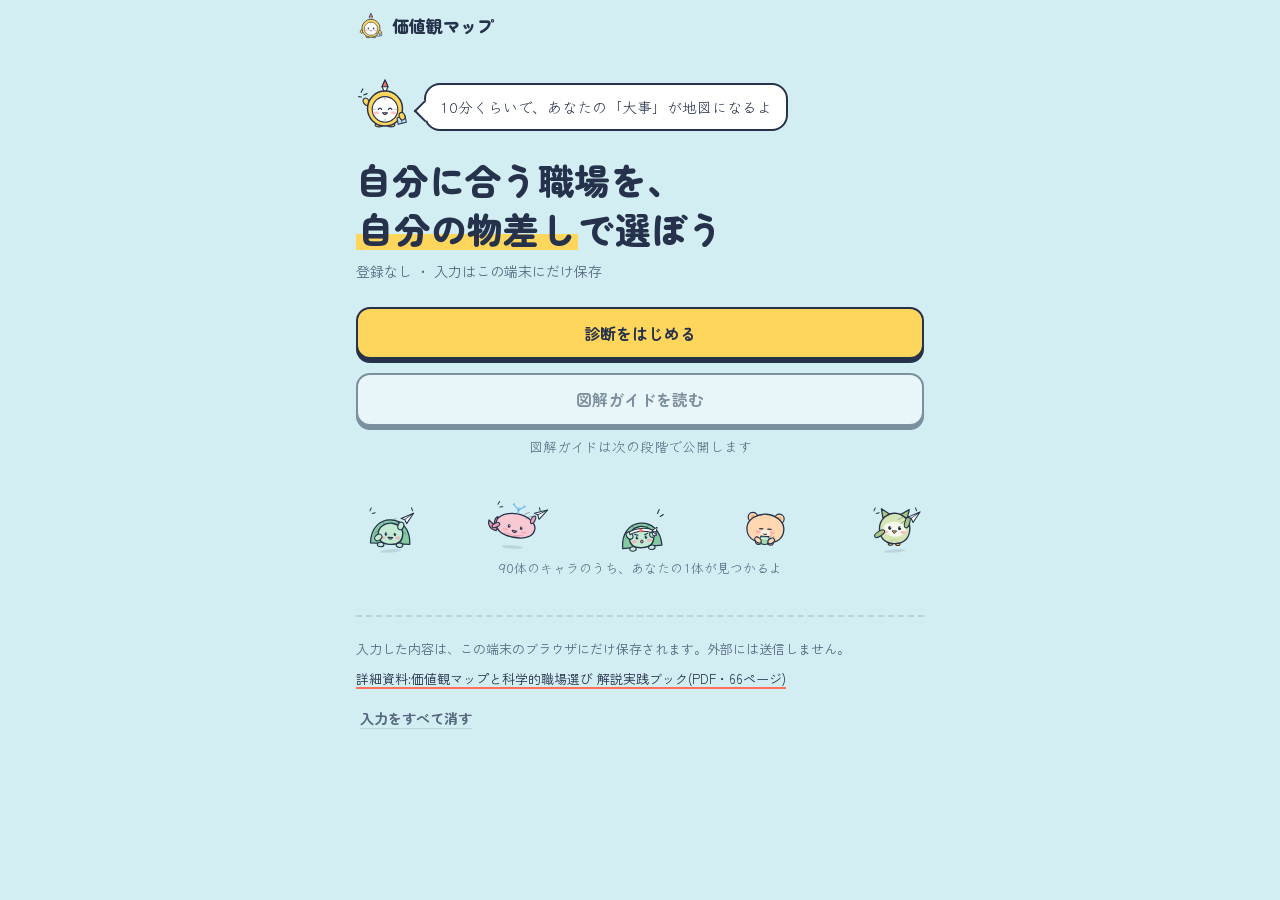
==== commit f6b1e3db: "Rebuild as a quiz-style values diagnosis (foundation and values card sort) - Move the previous page " ====
--- a/index.html
+++ b/index.html
@@ -1,1127 +1,56 @@
-<!doctype html>
+<!DOCTYPE html>
 <html lang="ja">
 <head>
-<meta charset="utf-8">
+<meta charset="UTF-8">
 <meta name="viewport" content="width=device-width, initial-scale=1, viewport-fit=cover">
-<title>価値観マップ 実践ガイド ― 見て、書いて、選ぶ</title>
+<title>価値観マップ診断</title>
+<meta name="description" content="カードを仕分けて、あなたが大事にしたいことの順位を地図にする診断。職場選びの物差しづくりに。登録なし、入力はこの端末にだけ保存。">
+<meta name="theme-color" content="#D3EEF3">
 <link rel="preconnect" href="https://fonts.googleapis.com">
 <link rel="preconnect" href="https://fonts.gstatic.com" crossorigin>
-<link href="https://fonts.googleapis.com/css2?family=Zen+Kaku+Gothic+New:wght@400;500;700&family=Zen+Old+Mincho:wght@700;900&display=swap" rel="stylesheet">
-<style>
-:root{
-  --on-accent:#FFFFFF;--gold:#8A6410;--p3:#8A6410;
-  --paper:#F3F6F5;--card:#FFFFFF;--ink:#1B2733;--muted:#5B6975;--line:#D3DDDA;--tint:#E5EEEB;
-  --forest:#2E6B62;--forest-soft:#CFE3DE;--signal:#E0A01C;--signal-soft:#FBEFCF;--hazard:#C23B2A;--hazard-soft:#F8DEDA;--sky:#3D6FA8;--sky-soft:#DCE7F4;
-  --sans:"Zen Kaku Gothic New","Hiragino Kaku Gothic ProN","Noto Sans CJK JP","Yu Gothic",Meiryo,sans-serif;
-  --serif:"Zen Old Mincho","Hiragino Mincho ProN","Noto Serif CJK JP","Yu Mincho",serif;
-}
-@media (prefers-color-scheme:dark){:root:not([data-theme="light"]){
-  --on-accent:#0F1A1D;--gold:#F0B93A;--p3:#F0B93A;
-  --paper:#11191C;--card:#18232A;--ink:#E5ECEA;--muted:#9AA9A6;--line:#2C3B40;--tint:#1C2B2C;
-  --forest:#62B5A5;--forest-soft:#1F3A36;--signal:#F0B93A;--signal-soft:#3A3120;--hazard:#F06B57;--hazard-soft:#3D2320;--sky:#7FA9DA;--sky-soft:#1E2C3D;}}
-:root[data-theme="dark"]{--on-accent:#0F1A1D;--gold:#F0B93A;--p3:#F0B93A;--paper:#11191C;--card:#18232A;--ink:#E5ECEA;--muted:#9AA9A6;--line:#2C3B40;--tint:#1C2B2C;
-  --forest:#62B5A5;--forest-soft:#1F3A36;--signal:#F0B93A;--signal-soft:#3A3120;--hazard:#F06B57;--hazard-soft:#3D2320;--sky:#7FA9DA;--sky-soft:#1E2C3D;}
-*{box-sizing:border-box}
-html{scroll-padding-top:calc(env(safe-area-inset-top,0px) + 64px);-webkit-text-size-adjust:100%}
-body{margin:0;padding-bottom:env(safe-area-inset-bottom,0px);background:var(--paper);color:var(--ink);font-family:var(--sans);font-size:16px;line-height:1.75}
-img,svg{max-width:100%}
-a{color:var(--sky)}
-button,input,select,textarea{font:inherit;color:inherit}
-:focus-visible{outline:3px solid var(--signal);outline-offset:2px}
-.wrap{max-width:1040px;margin:0 auto;padding:0 20px}
-/* nav */
-.nav{position:sticky;top:0;z-index:20;background:color-mix(in srgb,var(--paper) 92%,transparent);backdrop-filter:blur(8px);border-bottom:1px solid var(--line);padding-top:env(safe-area-inset-top,0px)}
-.nav .wrap{display:flex;gap:6px;overflow-x:auto;padding-top:10px;padding-bottom:10px;scrollbar-width:none}
-.nav a{flex:none;text-decoration:none;color:var(--ink);font-size:13px;padding:5px 11px;border-radius:999px;border:1px solid var(--line);background:var(--card);white-space:nowrap}
-.nav a:hover{border-color:var(--forest)}
-.nav a.part{background:var(--forest);color:var(--on-accent);border-color:var(--forest)}
-/* hero */
-.hero{padding:48px 0 36px}
-.hero-grid{display:grid;grid-template-columns:1.1fr .9fr;gap:32px;align-items:center}
-.hero h1{font-family:var(--serif);font-weight:900;font-size:clamp(34px,6vw,60px);line-height:1.2;margin:0 0 14px;letter-spacing:.02em}
-.hero p.lead{font-size:18px;color:var(--muted);margin:0 0 22px;max-width:30em}
-.route{display:grid;grid-template-columns:repeat(3,1fr);gap:10px}
-.route a{display:block;text-decoration:none;color:var(--ink);background:var(--card);border:1px solid var(--line);border-radius:14px;padding:12px 14px}
-.route a b{display:block;font-family:var(--serif);font-size:17px}
-.route a span{font-size:13px;color:var(--muted)}
-.route a:nth-child(1){border-top:5px solid var(--forest)}.route a:nth-child(2){border-top:5px solid var(--hazard)}.route a:nth-child(3){border-top:5px solid var(--signal)}
-.promise{margin-top:18px;display:flex;flex-wrap:wrap;gap:8px}
-.promise span{font-size:13px;background:var(--tint);border-radius:6px;padding:4px 10px}
-/* sections */
-.part-head{margin:64px 0 8px;padding:26px 24px;border-radius:18px;color:var(--on-accent)}
-.part-head h2{font-family:var(--serif);font-size:clamp(26px,4vw,36px);margin:0}
-.part-head p{margin:6px 0 0;opacity:.92}
-.p1{background:var(--forest)}.p2{background:var(--hazard)}.p3{background:var(--p3)}.p0{background:var(--sky)}
-.area{padding:40px 0 10px;border-bottom:1px dashed var(--line)}
-.area-title{display:flex;align-items:baseline;gap:14px;margin-bottom:6px}
-.area-title .no{font-family:var(--serif);font-weight:900;font-size:44px;line-height:1;color:var(--forest);min-width:1.4em}
-.area-title h3{font-family:var(--serif);font-size:clamp(22px,3.2vw,30px);margin:0;line-height:1.35}
-.key{font-size:18px;font-weight:700;background:var(--signal-soft);border-left:6px solid var(--signal);padding:10px 16px;border-radius:0 10px 10px 0;margin:14px 0 20px}
-.grid2{display:grid;grid-template-columns:1fr 1fr;gap:16px}
-.grid3{display:grid;grid-template-columns:repeat(3,1fr);gap:14px}
-.grid4{display:grid;grid-template-columns:repeat(4,1fr);gap:12px}
-.grid2>*,.grid3>*,.grid4>*,.mapout>*,.hero-grid>*,.vs>*,.timeline>*{min-width:0}
-.panel{background:var(--card);border:1px solid var(--line);border-radius:14px;padding:16px 18px}
-.panel h4{margin:0 0 8px;font-size:16px}
-.panel p{margin:4px 0}
-.small{font-size:13px;color:var(--muted)}
-.ev{display:inline-block;font-size:11px;font-weight:700;padding:1px 7px;border-radius:4px;background:var(--sky-soft);color:var(--sky);vertical-align:2px;white-space:nowrap}
-.ev.meta{background:var(--forest-soft);color:var(--forest)}
-.ev.weak{background:var(--tint);color:var(--muted)}
-.do{margin:22px 0 10px;border:2px solid var(--forest);border-radius:16px;padding:16px 18px;background:var(--card)}
-.do h4{margin:0 0 8px;font-size:16px;color:var(--forest)}
-.do ol,.do ul{margin:0;padding-left:1.4em}
-.do li{margin:3px 0}
-.big-num{font-family:var(--serif);font-weight:900;font-size:42px;line-height:1.05;color:var(--hazard)}
-.stat{background:var(--card);border:1px solid var(--line);border-radius:14px;padding:14px 16px}
-.stat .lbl{font-size:13px;color:var(--muted);margin-top:4px}
-.tbl{overflow-x:auto;margin:10px 0;border:1px solid var(--line);border-radius:12px;background:var(--card)}
-.tbl table{border-collapse:collapse;width:100%;font-size:14px;min-width:520px}
-.tbl th,.tbl td{padding:8px 10px;border-bottom:1px solid var(--line);text-align:left;vertical-align:top}
-.tbl th{background:var(--tint);font-size:13px}
-.tbl tr:last-child td{border-bottom:none}
-.vs{display:grid;grid-template-columns:1fr auto 1fr;gap:10px;align-items:stretch}
-.vs .arrow{align-self:center;font-weight:700;color:var(--muted)}
-.bad{border-color:var(--hazard)!important;background:var(--hazard-soft)!important}
-.good{border-color:var(--forest)!important;background:var(--forest-soft)!important}
-.pill{display:inline-block;font-size:12px;border-radius:999px;padding:2px 9px;background:var(--tint);margin:2px 3px 2px 0}
-/* bars */
-.bars{display:flex;flex-direction:column;gap:9px}
-.bar{display:grid;grid-template-columns:minmax(120px,38%) 1fr auto;gap:10px;align-items:center;font-size:14px}
-.bar .track{height:14px;background:var(--tint);border-radius:7px;position:relative;overflow:hidden}
-.bar .fill{position:absolute;inset:0 auto 0 0;border-radius:7px;background:var(--forest)}
-.bar .fill.h{background:var(--hazard)}.bar .fill.s{background:var(--signal)}
-.bar .v{font-weight:700;min-width:4.5em;text-align:right}
-/* flow */
-.flow{display:flex;flex-wrap:wrap;gap:8px;align-items:center;margin:8px 0}
-.flow .st{background:var(--card);border:1px solid var(--line);border-radius:10px;padding:8px 12px;font-size:14px}
-.flow .st b{color:var(--forest)}
-.flow .ar{color:var(--muted)}
-/* tools */
-.tool{background:var(--card);border:2px solid var(--signal);border-radius:18px;padding:18px;margin:18px 0}
-.tool > h4{margin:0 0 4px;font-size:18px}
-.tool .hint{font-size:13px;color:var(--muted);margin:0 0 12px}
-.stepbox{border-top:1px solid var(--line);padding:14px 0 6px}
-.stepbox h5{margin:0 0 8px;font-size:15px;display:flex;gap:8px;align-items:center}
-.stepbox h5 i{font-style:normal;background:var(--forest);color:var(--on-accent);border-radius:6px;padding:0 8px;font-size:13px}
-textarea,input[type=text],select{width:100%;border:1px solid var(--line);border-radius:10px;background:var(--paper);padding:8px 10px;font-size:14px}
-textarea{min-height:64px;resize:vertical}
-.btn{border:1px solid var(--forest);background:var(--forest);color:var(--on-accent);border-radius:10px;padding:7px 14px;cursor:pointer;font-size:14px}
-.btn.ghost{background:transparent;color:var(--forest)}
-.btn.warn{background:transparent;color:var(--hazard);border-color:var(--hazard)}
-.btns{display:flex;flex-wrap:wrap;gap:8px;margin:8px 0}
-.cards{display:flex;flex-wrap:wrap;gap:7px}
-.vcard{border:1px solid var(--line);background:var(--paper);border-radius:9px;padding:6px 10px;font-size:14px;cursor:pointer;user-select:none;min-height:36px}
-.vcard[data-s="3"]{background:var(--forest);color:var(--on-accent);border-color:var(--forest)}
-.vcard[data-s="2"]{background:var(--forest-soft);border-color:var(--forest)}
-.vcard[data-s="1"]{opacity:.45;text-decoration:line-through}
-.legend{display:flex;flex-wrap:wrap;gap:12px;font-size:13px;color:var(--muted);margin:6px 0}
-.legend span::before{content:"";display:inline-block;width:12px;height:12px;border-radius:3px;margin-right:5px;vertical-align:-1px;border:1px solid var(--forest)}
-.legend .l3::before{background:var(--forest)}.legend .l2::before{background:var(--forest-soft)}.legend .l1::before{background:var(--paper);opacity:.5}
-.rank{list-style:none;margin:0;padding:0;display:flex;flex-direction:column;gap:6px}
-.rank li{display:grid;grid-template-columns:2em 1fr auto;gap:8px;align-items:center;background:var(--paper);border:1px solid var(--line);border-radius:10px;padding:6px 10px}
-.rank li b{font-family:var(--serif);font-size:20px;color:var(--forest)}
-.rank .mini{border:1px solid var(--line);background:var(--card);border-radius:7px;padding:2px 8px;cursor:pointer}
-.pair{display:flex;gap:10px;align-items:center;flex-wrap:wrap;margin:8px 0}
-.pair button{flex:1;min-width:130px;padding:14px;font-size:17px;border-radius:12px;border:2px solid var(--forest);background:var(--card);cursor:pointer;font-weight:700}
-.pair button:hover{background:var(--forest-soft)}
-.row5{display:grid;grid-template-columns:8em 1fr;gap:8px;align-items:start;margin:6px 0}
-.row5 .nm{font-weight:700;padding-top:7px}
-.slider{display:grid;grid-template-columns:8em 1fr 1fr 3.5em;gap:10px;align-items:center;font-size:14px;margin:6px 0}
-.slider input{width:100%;accent-color:var(--forest)}
-.gapv{font-weight:700;text-align:right}
-.mapout{display:grid;grid-template-columns:minmax(260px,1fr) 1fr;gap:18px;align-items:start}
-.verdict{border-radius:12px;padding:12px 16px;font-weight:700;margin-top:10px}
-.verdict.ok{background:var(--forest-soft);color:var(--forest)}
-.verdict.mid{background:var(--signal-soft);color:var(--gold)}
-.verdict.ng{background:var(--hazard-soft);color:var(--hazard)}
-.chk{display:flex;gap:10px;align-items:flex-start;padding:7px 0;border-bottom:1px dashed var(--line);font-size:15px;cursor:pointer}
-.chk input{margin-top:6px;width:18px;height:18px;accent-color:var(--hazard);flex:none}
-.score{overflow-x:auto}
-.score table{border-collapse:collapse;min-width:620px;width:100%;font-size:14px}
-.score th,.score td{border-bottom:1px solid var(--line);padding:6px;text-align:center}
-.score th:first-child,.score td:first-child{text-align:left}
-.score input[type=text]{min-width:90px}
-.score select,.score input.w{width:64px;padding:4px}
-.score tfoot td{font-weight:700;font-size:16px}
-.mine{display:grid;grid-template-columns:1fr 150px;gap:10px;align-items:center;padding:6px 0;border-bottom:1px dashed var(--line);font-size:15px}
-.seg{display:flex;border:1px solid var(--line);border-radius:9px;overflow:hidden}
-.seg button{flex:1;border:none;background:var(--paper);padding:6px 4px;font-size:13px;cursor:pointer}
-.seg button.on[data-v="0"]{background:var(--forest);color:var(--on-accent)}
-.seg button.on[data-v="1"]{background:var(--signal);color:#1B2733}
-.seg button.on[data-v="2"]{background:var(--hazard);color:var(--on-accent)}
-.timeline{display:grid;grid-template-columns:repeat(4,1fr);gap:10px}
-.timeline .t{background:var(--card);border:1px solid var(--line);border-radius:12px;padding:12px;position:relative}
-.timeline .t .when{font-family:var(--serif);font-weight:700;color:var(--forest);font-size:17px}
-.gloss{columns:2;column-gap:24px;font-size:14px}
-.gloss div{break-inside:avoid;margin-bottom:8px}
-.src{font-size:13px;color:var(--muted);columns:2;column-gap:24px}
-.src p{margin:0 0 6px;break-inside:avoid}
-footer{padding:40px 0 60px;color:var(--muted);font-size:13px}
-.save{position:fixed;right:14px;bottom:calc(14px + env(safe-area-inset-bottom,0px));background:var(--ink);color:var(--paper);padding:6px 12px;border-radius:999px;font-size:12px;opacity:0;transition:opacity .3s;pointer-events:none}
-.save.show{opacity:.9}
-@media (prefers-reduced-motion:reduce){.save{transition:none}}
-/* save dialog */
-.savebar{display:flex;justify-content:flex-end;margin-top:12px}
-#saveDlg{width:min(680px,calc(100vw - 32px));max-height:calc(100vh - 48px);border:1px solid var(--line);border-radius:16px;background:var(--card);color:var(--ink);padding:18px 20px}
-#saveDlg::backdrop{background:rgba(0,0,0,.45)}
-#saveDlg .dlg-head{display:flex;justify-content:space-between;align-items:flex-start;gap:10px}
-#saveDlg h4{margin:0 0 6px;font-size:18px}
-#dlgClose{flex:none;width:34px;height:34px;border:1px solid var(--line);background:var(--paper);border-radius:8px;cursor:pointer;font-size:18px;line-height:1}
-.dlg-opts{display:grid;grid-template-columns:1fr 1fr;gap:10px;margin-top:10px}
-.dlg-opt{text-align:left;border:2px solid var(--line);background:var(--paper);border-radius:12px;padding:14px;cursor:pointer}
-.dlg-opt:hover{border-color:var(--forest)}
-.dlg-opt b{display:block;font-size:16px;margin-bottom:4px;color:var(--forest)}
-.dlg-opt span{font-size:13px;color:var(--muted)}
-#mdOut{min-height:min(50vh,420px);font-family:ui-monospace,Consolas,"Courier New",monospace;font-size:13px;line-height:1.55}
-#report{display:none}
-@media (max-width:760px){
-  .hero-grid,.grid2,.grid3,.mapout{grid-template-columns:1fr}
-  .grid4,.timeline{grid-template-columns:1fr 1fr}
-  .route{grid-template-columns:1fr}
-  .vs{grid-template-columns:1fr}.vs .arrow{justify-self:center;transform:rotate(90deg)}
-  .slider{grid-template-columns:1fr 1fr;}.slider .nm{grid-column:1/-1}
-  .row5{grid-template-columns:1fr}
-  .gloss,.src{columns:1}
-  .mine{grid-template-columns:1fr}
-  .bar{grid-template-columns:1fr auto;}.bar .track{grid-column:1/-1;grid-row:2}
-  .dlg-opts{grid-template-columns:1fr}
-}
-@media print{.nav,.save,.btns,.savebar,.tool .btn{display:none!important}.area{break-inside:auto}.tool{break-inside:avoid-page}body{background:#fff}textarea{overflow:hidden;resize:none}}
-/* PDF用レポート:印刷時だけ表示し、ダークモードでも白い用紙向けの配色にする */
-@media print{
-  @page{size:A4;margin:14mm 12mm}
-  body.reporting>*:not(#report){display:none!important}
-  body.reporting #report{display:block}
-  #report{--paper:#F3F6F5;--card:#FFFFFF;--ink:#1B2733;--muted:#5B6975;--line:#D3DDDA;--tint:#E5EEEB;
-    --forest:#2E6B62;--forest-soft:#CFE3DE;--signal:#E0A01C;--signal-soft:#FBEFCF;--hazard:#C23B2A;--hazard-soft:#F8DEDA;--sky:#3D6FA8;--sky-soft:#DCE7F4;
-    --on-accent:#FFFFFF;--gold:#8A6410;color:var(--ink);background:#fff;font-size:12.5px;line-height:1.6}
-  #report,#report *{-webkit-print-color-adjust:exact;print-color-adjust:exact}
-  #report .rp-head{border-bottom:2px solid var(--forest);padding-bottom:6px;margin-bottom:12px}
-  #report h1{font-family:var(--serif);font-size:22px;margin:0 0 2px}
-  #report h2{font-family:var(--serif);font-size:18px;margin:0 0 8px;padding:6px 10px;background:var(--forest);color:#fff;border-radius:8px}
-  #report .rp-sec+.rp-sec{break-before:page}
-  #report h3{font-size:14px;margin:16px 0 6px;padding-left:8px;border-left:4px solid var(--forest);break-after:avoid}
-  #report h4{font-size:13px;margin:0 0 4px}
-  #report .small{font-size:11px}
-  #report .panel,#report .verdict,#report .bar,#report tr,#report .rp-2>*,#report .rp-3>*{break-inside:avoid}
-  #report .panel{padding:8px 10px;border-radius:10px}
-  #report .rp-2{display:grid;grid-template-columns:1fr 1fr;gap:10px;align-items:start}
-  #report .rp-3{display:grid;grid-template-columns:repeat(3,1fr);gap:8px;align-items:start}
-  #report .tbl{overflow:visible;margin:6px 0}
-  #report .tbl table{min-width:0;font-size:11.5px}
-  #report .tbl th,#report .tbl td{padding:4px 6px}
-  #report .bars{gap:6px}
-  #report .bar{grid-template-columns:minmax(110px,34%) 1fr auto;font-size:12px}
-  #report .bar .track{grid-column:auto;grid-row:auto;height:11px}
-  #report .rp-txt{margin:2px 0 6px}
-  #report .rp-empty{color:var(--muted)}
-  #report .rp-chk{list-style:none;padding:0;margin:0}
-  #report .rp-chk li{padding:3px 0;border-bottom:1px dashed var(--line)}
-  #report .rp-chk li.on{color:var(--hazard);font-weight:700}
-  #report .rp-chk li.off{color:var(--muted)}
-  #report .rp-chip{display:inline-block;padding:0 8px;border-radius:999px;font-size:11px;font-weight:700}
-  #report .pill{font-size:11px}
-  #report svg{max-width:250px!important}
-  #report .verdict{margin:8px 0;padding:8px 12px}
-}
-</style>
+<link href="https://fonts.googleapis.com/css2?family=Zen+Maru+Gothic:wght@500;700;900&family=Zen+Kaku+Gothic+New:wght@400;500;700&family=Klee+One:wght@600&display=swap" rel="stylesheet">
+<link rel="stylesheet" href="app.css">
 </head>
 <body>
-<nav class="nav" aria-label="章の移動"><div class="wrap">
-<a href="#c0">序章</a><a class="part" href="#p1">第1部</a><a href="#c1">1 価値観とは</a><a href="#c2">2 効用と限界</a><a href="#c3">3 自己認識</a><a href="#c4">4 マップ作成</a>
-<a class="part" href="#p2">第2部</a><a href="#c5">5 地雷</a><a href="#c6">6 良い職場</a><a href="#c7">7 科学で選ぶ是非</a>
-<a class="part" href="#p3">第3部</a><a href="#c8">8 方法A 探す</a><a href="#c9">9 方法B 確かめる</a><a href="#c10">10 就活に実装</a><a href="#ap">付録</a>
-</div></nav>
+<header class="topbar">
+  <a class="logo" href="#/" aria-label="価値観マップ トップへ"><span class="cv" data-m="normal" data-w="30"></span>価値観マップ</a>
+  <span class="sp"></span>
+  <span id="barRight"></span>
+</header>
+<main id="app" tabindex="-1" aria-live="polite"></main>
+<div class="toast" id="toast" role="status"></div>
 
-<header class="hero"><div class="wrap hero-grid">
-<div>
-<h1>価値観マップ<br>実践ガイド</h1>
-<p class="lead">自分の判断基準を1枚の地図にして、研究の知見で「合う職場」を探し、確かめる。読むより、手を動かすためのビジュアル版です。</p>
-<div class="route">
-<a href="#p1"><b>第1部 自分を知る</b><span>価値観マップを作る</span></a>
-<a href="#p2"><b>第2部 職場を知る</b><span>地雷と良い職場の条件</span></a>
-<a href="#p3"><b>第3部 選ぶ</b><span>探す・確かめる・決める</span></a>
+<dialog class="dlg" id="saveDlg" aria-labelledby="saveTitle">
+  <button type="button" class="iconb x" id="dlgClose" aria-label="閉じる">×</button>
+  <div id="saveChoose">
+    <h2 id="saveTitle">保存</h2>
+    <p class="small">入力内容は、この端末のブラウザに自動で保存されています。ファイルとして手元に残したいときに使ってください。</p>
+    <div class="choices">
+      <button type="button" class="choice" id="optText"><b>テキスト(Markdown)</b><span>コピーしてメモやAIに貼れる。.md ファイルでも保存できる</span></button>
+      <button type="button" class="choice" id="optPdf"><b>PDF</b><span>キャラと図の入ったレポートを表示して、印刷機能からPDFにする</span></button>
+    </div>
+  </div>
+  <div id="saveText" hidden>
+    <h2>テキストで保存</h2>
+    <textarea id="mdOut" readonly aria-label="保存するテキスト"></textarea>
+    <div class="row">
+      <button type="button" class="b small" id="mdCopy">コピー</button>
+      <button type="button" class="b sec small" id="mdDl">.md で保存</button>
+    </div>
+    <p class="small" id="mdMsg" role="status"></p>
+    <button type="button" class="linkb" id="mdBack">← 形式を選び直す</button>
+  </div>
+</dialog>
+
+<div id="rpBar">
+  <p id="rpHint"></p>
+  <button type="button" class="b small" id="rpPrint">印刷・PDFに保存</button>
+  <button type="button" class="b sec small" id="rpBack">もどる</button>
 </div>
-<div class="promise"><span>入力内容はこの端末のブラウザに自動保存</span><span>文系・理系どちらにも対応</span><span>詳しい解説は解説&実践ブック版へ</span></div>
-<div class="btns" style="margin-top:14px"><button type="button" class="btn" data-save="all">全章の入力内容を保存</button></div>
-</div>
-<div id="heroWheel" aria-hidden="true"></div>
-</div></header>
+<div id="report"></div>
 
-<main class="wrap">
-
-<!-- 序章 -->
-<section class="area" id="c0">
-<div class="area-title"><span class="no">0</span><h3>このガイドの使い方</h3></div>
-<p class="key">ゴールは2つ:判断の物差し(価値観マップ)を持つこと、そして地雷を避けて合う職場を選べるようになること。</p>
-<div class="grid2">
-<div class="panel"><h4>あなたの状況から始める</h4>
-<div class="tbl"><table><tr><th>状況</th><th>最短ルート</th></tr>
-<tr><td>1-2年生</td><td>4 → 5 → 8</td></tr>
-<tr><td>就活準備中</td><td>4 → 5 → 8 → 10</td></tr>
-<tr><td>選考・内定で迷い中</td><td>4(短縮) → 5 → 9</td></tr>
-<tr><td>入社後にモヤモヤ</td><td>3 → 4 → 9</td></tr></table></div></div>
-<div class="panel"><h4>根拠の強さラベル</h4>
-<div class="bars" id="evLadder"></div>
-<p class="small" style="margin-top:10px">各データに <span class="ev meta">メタ分析</span> <span class="ev">RCT・コホート</span> <span class="ev weak">横断・解説</span> のラベルをつけています。</p></div>
-</div>
-<div class="panel" style="margin-top:16px"><h4>数字の読み方:効果の大きさの目安</h4>
-<div class="grid3">
-<div><b>相関 r</b><div class="small">一緒に動く度合い</div><div class="flow"><span class="st">小 0.1</span><span class="st">中 0.3</span><span class="st">大 0.5</span></div></div>
-<div><b>差 d / g</b><div class="small">2群の平均の差</div><div class="flow"><span class="st">小 0.2</span><span class="st">中 0.5</span><span class="st">大 0.8</span></div></div>
-<div><b>リスク比 RR</b><div class="small">1.0で差なし</div><div class="flow"><span class="st">1.3 = 3割増</span><span class="st">2.0 = 2倍</span></div></div>
-</div>
-<p class="small">横断研究の「関連」は因果とは限りません。因果に近いのは、RCTや前向きコホート(原因が先・結果が後)です。</p></div>
-</section>
-
-<!-- 第1部 -->
-<div class="part-head p1" id="p1"><h2>第1部 自分を知る</h2><p>価値観とは何か、なぜ明確にするのか、どう落とし穴を避けて作るのか。</p></div>
-
-<section class="area" id="c1">
-<div class="area-title"><span class="no">1</span><h3>価値観とは何か</h3></div>
-<p class="key">価値観=場面を超えて選択を方向づける「何が大切か」の順位。大切なものを並べるのではなく、順位をつけること。</p>
-<div class="mapout">
-<div class="panel"><h4>Schwartzの価値の円環 <span class="ev">80か国以上で確認</span></h4>
-<div id="wheel1"></div><p class="small">価値をタップすると説明が出ます。隣り合う価値は両立しやすく、向かい合う価値はぶつかりやすい。</p></div>
-<div>
-<div class="panel" id="wheelInfo" style="min-height:150px"><h4>自己志向</h4><p>自分で考え、選び、創り、探究する。</p><p class="small">仕事では:裁量、専門性、自由な進め方</p></div>
-<div class="panel" style="margin-top:12px"><h4>2つの葛藤軸</h4>
-<div class="vs"><div class="panel good" style="padding:10px">開放性<div class="small">自己志向・刺激</div></div><div class="arrow">⇄</div><div class="panel" style="padding:10px">保守<div class="small">安全・同調・伝統</div></div></div>
-<div class="vs" style="margin-top:8px"><div class="panel" style="padding:10px">自己高揚<div class="small">達成・権力</div></div><div class="arrow">⇄</div><div class="panel good" style="padding:10px">自己超越<div class="small">慈善・普遍主義</div></div></div>
-<p class="small">上位に両端が入っている人は、両立できる職場の設計が必要。</p></div>
-</div></div>
-
-<div class="grid3" style="margin-top:16px">
-<div class="panel"><h4>方角と目的地</h4><p><b>価値=方角</b>(学び続ける)<br><b>目標=目的地</b>(資格を取る)</p><p class="small">第一志望に落ちても、方角があれば次の道を選べる(ACT)。</p></div>
-<div class="panel"><h4>行動との関係は「中程度」</h4><p>価値観と行動の関連は中程度 <span class="ev weak">横断</span></p><p class="small">状況の圧力が強いから。だから「価値観に沿って動ける環境」選びが大事。</p></div>
-<div class="panel"><h4>変わるもの?</h4><p>成人ではかなり安定、若い時期は経験で変わりやすい <span class="ev">縦断</span></p><p class="small">今のマップは暫定版。年1回更新する。</p></div>
-</div>
-
-<div class="tbl" style="margin-top:14px"><table>
-<tr><th>混同しやすいもの</th><th>問い</th><th>例</th><th>職場選びでの役割</th></tr>
-<tr><td><b>価値観</b></td><td>何が大切か</td><td>自律、貢献、安定</td><td>何を満たす職場か</td></tr>
-<tr><td>性格</td><td>どう振る舞いやすいか</td><td>外向的、慎重</td><td>どこで消耗しにくいか</td></tr>
-<tr><td>興味</td><td>何が楽しいか</td><td>分析する、人と関わる</td><td>どんな作業か(RIASEC)</td></tr>
-<tr><td>目標</td><td>何を達成したいか</td><td>30歳で管理職</td><td>期限つきの通過点</td></tr>
-</table></div>
-<p class="small">性格と価値観は関連するが別物(Parks-Leducら 2015 <span class="ev meta">メタ分析</span>)。</p>
-
-<div class="panel" style="margin-top:12px"><h4>人生の価値観 → 仕事の価値観への橋渡し(O*NETの6つの仕事の価値)</h4>
-<div class="flow"><span class="st"><b>達成</b> 能力を活かす</span><span class="st"><b>自立</b> 自分で判断</span><span class="st"><b>承認</b> 評価・昇進</span><span class="st"><b>人間関係</b> 良い同僚・奉仕</span><span class="st"><b>支援</b> 公正な経営・良い上司</span><span class="st"><b>労働条件</b> 安定・給与</span></div>
-<p class="small">第8章で、あなたのトップ5をこの形の「職場の条件」に翻訳します。</p></div>
-</section>
-
-<section class="area" id="c2">
-<div class="area-title"><span class="no">2</span><h3>明確にすると何が得か、何が限界か</h3></div>
-<p class="key">効果は「小さいが確か」。就活のように自己評価が揺さぶられる時期に最も効く。</p>
-<div class="panel"><h4>研究で示された効果の大きさ</h4><div class="bars" id="benefitBars"></div>
-<p class="small" style="margin-top:8px">値は各メタ分析・研究の代表値(概数)。バーは効果量 d/g を示す(中程度=0.5)。</p></div>
-<div class="grid2" style="margin-top:14px">
-<div class="panel good"><h4>メリット</h4><ul>
-<li><b>ストレスの緩衝</b>:大切な価値を書くと、脅威下の成績やストレス反応が改善 <span class="ev">RCT</span></li>
-<li><b>目標が続く</b>:価値観に沿った目標は努力が続き、達成で幸福が増す(Sheldon & Elliot 1999) <span class="ev">縦断</span></li>
-<li><b>意味と健康</b>:人生の目的の感覚が高い人は全死亡リスク約17%低い <span class="ev meta">メタ分析</span></li>
-<li><b>キャリア判断</b>:書くワーク・個別の解釈・職業情報・モデル・支援の5成分で効果が上がる <span class="ev meta">メタ分析</span></li></ul></div>
-<div class="panel bad"><h4>限界・注意</h4><ul>
-<li><b>脅威がなければほぼ効果なし</b>(アファメーション)</li>
-<li><b>借り物の価値</b>:受けのよい言葉を選ぶと逆効果 → エピソードで検証</li>
-<li><b>外発的価値の偏り</b>:お金・名声が最上位を独占すると幸福感と小さな負の関連(r≈-0.15)</li>
-<li><b>ギャップの痛み</b>:理想と現実の差に気づき一時的につらい</li>
-<li><b>考えすぎ</b>:「なぜ?」の繰り返しは反芻に → 第3章</li>
-<li><b>悪い職場を我慢する道具にしない</b></li></ul></div>
-</div>
-<div class="do"><h4>やること</h4><ol><li>「就活で不安になったら読む」前提で、第4章の Step 6 でアファメーション文を作る。</li><li>選ぶ価値は、受けのよさではなくエピソードで決める。</li></ol></div>
-</section>
-
-<section class="area" id="c3">
-<div class="area-title"><span class="no">3</span><h3>自己認識の落とし穴を避ける</h3></div>
-<p class="key">人は自分を知っているつもりで知らない。「なぜ?」ではなく「何を?」と問い、他人の目を借りる。</p>
-<div class="grid3">
-<div class="stat"><div class="big-num" style="color:var(--sky)">95%</div><div class="lbl">自分は自己認識できていると思う人(Eurich)</div></div>
-<div class="stat"><div class="big-num">10-15%</div><div class="lbl">実際に基準を満たした人(著者の推計)</div></div>
-<div class="stat"><div class="big-num" style="color:var(--signal)">r≈0.29</div><div class="lbl">自己評価と実際の成績の一致(22メタ分析の統合) <span class="ev meta">メタ分析</span></div></div>
-</div>
-<div class="grid2" style="margin-top:16px">
-<div class="panel"><h4>自己認識の4タイプ</h4>
-<svg viewBox="0 0 320 250" role="img" aria-label="内的と外的の自己認識の2×2">
-<text x="170" y="16" text-anchor="middle" font-size="12" fill="currentColor">外的自己認識(他者からの見え方) →</text>
-<text x="12" y="140" font-size="12" fill="currentColor" transform="rotate(-90 12 140)" text-anchor="middle">内的自己認識 →</text>
-<rect x="30" y="26" width="140" height="100" rx="10" fill="var(--sky-soft)"/><text x="100" y="70" text-anchor="middle" font-size="15" font-weight="700" fill="currentColor">内省家</text><text x="100" y="92" text-anchor="middle" font-size="11" fill="currentColor">自分はわかるが他者に無頓着</text>
-<rect x="176" y="26" width="140" height="100" rx="10" fill="var(--forest-soft)"/><text x="246" y="70" text-anchor="middle" font-size="15" font-weight="700" fill="currentColor">自己認識者</text><text x="246" y="92" text-anchor="middle" font-size="11" fill="currentColor">目指す状態</text>
-<rect x="30" y="132" width="140" height="100" rx="10" fill="var(--tint)"/><text x="100" y="176" text-anchor="middle" font-size="15" font-weight="700" fill="currentColor">探索者</text><text x="100" y="198" text-anchor="middle" font-size="11" fill="currentColor">自分も他者の見方も曖昧</text>
-<rect x="176" y="132" width="140" height="100" rx="10" fill="var(--signal-soft)"/><text x="246" y="176" text-anchor="middle" font-size="15" font-weight="700" fill="currentColor">迎合者</text><text x="246" y="198" text-anchor="middle" font-size="11" fill="currentColor">就活で陥りがち</text>
-</svg>
-<p class="small">内省(自分で掘る)と、愛ある批評者(他人に聞く)の両輪で右上へ。</p></div>
-<div class="panel"><h4>問いの変換表 <span class="ev">レビュー</span></h4>
-<div class="tbl"><table><tr><th>避ける(なぜ)</th><th>使う(何を・どう)</th></tr>
-<tr><td>なぜこの仕事が嫌?</td><td>どんな場面で、何を感じる?</td></tr>
-<tr><td>なぜリーダーに向かない?</td><td>やってみて何がうまくいき、何が難しかった?</td></tr>
-<tr><td>なぜ面接に落ちた?</td><td>次は何を変える?</td></tr>
-<tr><td>なぜ成長が大事?</td><td>成長を感じた瞬間、何をしていた?</td></tr></table></div>
-<p class="small">「なぜ」は反芻と後付けの作り話を生みやすい(Trapnell & Campbell 1999、Watkins 2008)。</p></div>
-</div>
-<div class="grid4" style="margin-top:14px">
-<div class="panel"><h4>What質問</h4><p class="small">具体的な出来事と行動を問う</p></div>
-<div class="panel"><h4>エピソード主義</h4><p class="small">証拠のある価値だけ採用</p></div>
-<div class="panel"><h4>三人称で考える</h4><p class="small">「親友なら何と言う?」 自分の問題は他人の問題より判断が下手(Grossmann & Kross 2014) <span class="ev">実験</span></p></div>
-<div class="panel"><h4>知的謙虚さ</h4><p class="small">証拠が出たらマップを書き換える(Leary et al. 2017)</p></div>
-</div>
-<div class="do"><h4>やること:愛ある批評者に送るメッセージ(コピーして使えます)</h4>
-<blockquote style="margin:0;padding:10px 14px;background:var(--tint);border-radius:10px;font-size:15px">自己分析を手伝ってほしい。率直に答えてくれると助かる。①私が一番生き生きしていたのはどんな場面? ②私が大事にしていそうな価値観を3つ挙げると? ③私が無理している・らしくないと感じたのはいつ? ④私が気づいていない癖や傾向は? ⑤私に合わなそうな職場はどんなところ?</blockquote>
-<p class="small">返事には反論せず「ありがとう、もう少し詳しく」とだけ返す。異なる場面で自分を見ている2-3人に送る。</p></div>
-</section>
-<section class="area" id="c4">
-<div class="area-title"><span class="no">4</span><h3>価値観マップを作る</h3></div>
-<p class="key">8ステップ・約3時間。1日で全部やらず、3回に分けると精度が上がる。</p>
-<div class="flow"><span class="st"><b>1日目</b> Step 0-4</span><span class="ar">→</span><span class="st"><b>数日後</b> Step 5-7</span><span class="ar">→</span><span class="st"><b>1-2週間後</b> Step 8</span></div>
-
-<div class="tool" id="mapTool">
-<h4>価値観マップ・メーカー</h4>
-<p class="hint">入力はこの端末に自動保存されます。記入例を見たいときは「Aさんの例を読み込む」を押してください(今の入力は上書きされます)。</p>
-<div class="btns"><button class="btn ghost" id="loadSample">Aさんの例を読み込む</button><button class="btn warn" id="resetAll">すべて消去</button><button type="button" class="btn ghost" data-save="map">この章を保存</button></div>
-
-<div class="stepbox"><h5><i>Step 0</i>準備 10分</h5>
-<div class="flow"><span class="st">正解を探さない</span><span class="st">「なぜ」より「何を」</span><span class="st">60分でいったん終了</span></div></div>
-
-<div class="stepbox"><h5><i>Step 1</i>感情が動いた出来事を集める 40分</h5>
-<p class="small">人生曲線(年齢×充実度)の山と谷から、1-3個ずつ。そのとき「何をしていたか」まで書く。</p>
-<div class="grid2">
-<label><b>ピーク体験</b><span class="small"> 満たされた価値</span><textarea data-k="ep_peak" placeholder="時間を忘れて没頭した場面と、そのとき何をしていたか"></textarea></label>
-<label><b>怒り・違和感</b><span class="small"> 踏みにじられた価値</span><textarea data-k="ep_anger" placeholder="強く『おかしい』と感じた場面"></textarea></label>
-<label><b>羨望</b><span class="small"> まだ満たされていない価値</span><textarea data-k="ep_envy" placeholder="心からうらやましい人と、その何がうらやましいか"></textarea></label>
-<label><b>誇り</b><span class="small"> 中核にある価値</span><textarea data-k="ep_pride" placeholder="誰にも褒められなくても誇らしい行動"></textarea></label>
-</div></div>
-
-<div class="stepbox"><h5><i>Step 2</i>カードソート 25分</h5>
-<p class="small">カードをタップするたびに「非常に重要 → 重要 → 重要でない → 未分類」と切り替わります。迷ったら「これが10年満たされなくても耐えられる?」と問う。</p>
-<div class="legend"><span class="l3">非常に重要</span><span class="l2">重要</span><span class="l1">重要でない</span><b id="starCount" style="margin-left:auto"></b></div>
-<div class="cards" id="cards"></div>
-<div class="btns"><input type="text" id="newCard" maxlength="30" placeholder="足りない価値を追加(例:音楽)" style="max-width:260px"><button class="btn ghost" id="addCard">カードを追加</button></div></div>
-
-<div class="stepbox"><h5><i>Step 3</i>トップ5に絞る 20分</h5>
-<p class="small">「非常に重要」から一対比較。「人生でどちらか一方しか守れないなら?」と答えるだけで順位が決まります。</p>
-<div class="btns"><button class="btn" id="startPair">一対比較を始める</button></div>
-<div id="pairArea"></div>
-<ol class="rank" id="rankList"></ol>
-<p class="small">↑↓で手動調整もできます。6位以下は準候補として残ります。</p></div>
-
-<div class="stepbox"><h5><i>Step 4</i>エピソードで検証 20分</h5>
-<p class="small">Step 1の出来事に証拠がない価値は「保留」にして、次点と入れ替える。お金や安定は「何を守るための手段か」も確認。</p>
-<div id="evidenceRows"></div></div>
-
-<div class="stepbox"><h5><i>Step 5</i>円環に置いて、重心と葛藤を見る 15分</h5>
-<div class="mapout"><div id="myWheel"></div><div class="panel" id="mapReading"></div></div></div>
-
-<div class="stepbox"><h5><i>Step 6</i>自分の言葉で定義し、アファメーション文を作る 15分</h5>
-<p class="small">「満たされているときの具体的な状態」が、第8章で職場の条件になります。</p>
-<div id="defRows"></div>
-<label><b>アファメーション文</b><span class="small"> 面接前・不採用のあとに読み返す</span><textarea data-k="affirm" style="min-height:90px" placeholder="私は〇〇を大切にしている。それは〇〇の経験で〇〇を感じたからだ。この価値は〇〇の場面で私の判断を支えている。"></textarea></label>
-<div class="btns"><button class="btn ghost" id="affTpl">1位の価値で下書きを作る</button></div></div>
-
-<div class="stepbox"><h5><i>Step 7</i>ギャップを測り、小さな行動実験 20分</h5>
-<p class="small">左=どれだけ大切か、右=今の生活でどれだけ実現できているか。差が大きい価値は職場選びで最重視。</p>
-<div id="gapRows"></div></div>
-
-<div class="stepbox"><h5><i>Step 8</i>他者に聞いて完成 1-2週間後</h5>
-<p class="small">第3章のメッセージを2-3人に送り、返ってきた価値を書く。一致=確定、他者だけ=候補に追加して Step 4 へ、自分だけ=行動実験で確かめる。</p>
-<textarea data-k="feedback" placeholder="例)ゼミの友人:納得いかないと引かない、調べ物になると止まらない"></textarea>
-</div>
-<div class="savebar"><button type="button" class="btn" data-save="map">価値観マップを保存(テキスト/PDF)</button></div>
-</div>
-</section>
-
-<!-- 第2部 -->
-<div class="part-head p2" id="p2"><h2>第2部 職場を知る</h2><p>誰にとっても有害な条件を先に除外し、そのうえで「合う」条件を知る。</p></div>
-
-<section class="area" id="c5">
-<div class="area-title"><span class="no">5</span><h3>科学的に避けるべき7つの地雷</h3></div>
-<p class="key">職場選びの最初の一手は、合う職場を探すことではなく、地雷を踏まないこと。</p>
-<div class="panel"><h4>健康リスクの大きさ(1.0=差なし)</h4><div class="bars" id="riskBars"></div>
-<p class="small" style="margin-top:8px">個人には「3割増し」でも、数十年働く間に毎年積み重なる。WHO/ILOは2016年に長時間労働で745,194人が死亡したと推計。</p></div>
-
-<div class="grid2" style="margin-top:16px" id="mineCards"></div>
-
-<div class="panel" style="margin-top:16px"><h4>残業時間のものさし(月あたり)</h4>
-<svg viewBox="0 0 640 96" role="img" aria-label="月の残業時間の目安のスケール" style="width:100%">
-<rect x="0" y="20" width="100" height="26" fill="var(--forest)"/><rect x="100" y="20" width="125" height="26" fill="var(--forest-soft)"/><rect x="225" y="20" width="175" height="26" fill="var(--signal)"/><rect x="400" y="20" width="240" height="26" fill="var(--hazard)"/>
-<g font-size="12" fill="currentColor"><text x="0" y="14">0h</text><text x="92" y="14">20h</text><text x="217" y="14">45h</text><text x="392" y="14">80h</text>
-<text x="4" y="66">健全</text><text x="104" y="66">法の原則上限内</text><text x="229" y="66">要警戒(週50-58h相当)</text><text x="404" y="66">過労死ライン 避ける</text></g>
-<text x="229" y="86" font-size="11" fill="var(--muted)">固定残業代が45hを超える求人も要注意</text></svg></div>
-
-<div class="tool" id="redFlags"><h4>レッドフラッグ・チェック</h4><p class="hint">気になる会社を思い浮かべてチェック。1つでも強く当てはまれば第9章で詳しく検証。</p>
-<div id="flagList"></div><div class="verdict ok" id="flagVerdict">チェックなし</div>
-<div class="savebar"><button type="button" class="btn" data-save="flags">チェック結果を保存(テキスト/PDF)</button></div></div>
-</section>
-
-<section class="area" id="c6">
-<div class="area-title"><span class="no">6</span><h3>良い職場の科学</h3></div>
-<p class="key">「誰にでも良い特徴」×「あなたとの適合」。満足を決めるのは、仕事の中身と人間関係と価値観の一致。</p>
-<div class="flow"><span class="st"><b>①</b> 地雷がない</span><span class="ar">→</span><span class="st"><b>②</b> 誰にでも良い特徴</span><span class="ar">→</span><span class="st"><b>③</b> 自分との適合</span><span class="ar">→</span><span class="st" style="border-color:var(--forest)"><b>良い職場</b></span></div>
-
-<div class="grid2" style="margin-top:14px">
-<div class="panel"><h4>職務特性:仕事の中身が意欲を生む <span class="ev meta">259研究</span></h4>
-<div class="flow"><span class="st">技能多様性</span><span class="st">完結性</span><span class="st">重要性</span><span class="st"><b>自律性</b></span><span class="st"><b>フィードバック</b></span></div>
-<p class="small">自律性とフィードバックは満足と一貫して強く関連。さらに同僚の支援など「社会的特性」が上乗せで効く。</p></div>
-<div class="panel"><h4>3つの心の欲求(自己決定理論) <span class="ev meta">メタ分析</span></h4>
-<div class="grid3" style="gap:8px"><div class="panel good" style="padding:8px"><b>自律性</b><div class="small">裁量・選択・理由の説明</div></div><div class="panel good" style="padding:8px"><b>有能感</b><div class="small">適度な難しさ・成長</div></div><div class="panel good" style="padding:8px"><b>関係性</b><div class="small">支え合い・尊重</div></div></div>
-<p class="small">満たされるほど熱意・満足・成績が高く、燃え尽きと離職意図が低い。</p></div>
-</div>
-
-<div class="panel" style="margin-top:14px"><h4>忙しさには2種類ある(JD-Rモデル) <span class="ev meta">メタ分析</span></h4>
-<div class="vs"><div class="panel good"><b>挑戦的な要求</b><p class="small">仕事量、締切、大きな責任</p><p>熱意 ↑ ・ 疲れ ↑</p></div><div class="arrow">vs</div><div class="panel bad"><b>阻害的な要求</b><p class="small">役割の曖昧さ、矛盾する指示、無駄な手続き、社内政治</p><p>熱意 ↓ ・ 疲れ ↑</p></div></div>
-<p class="small">面接では「忙しいか」ではなく「忙しいとき何に時間を取られているか」を聞く。</p></div>
-
-<div class="grid2" style="margin-top:14px">
-<div class="panel"><h4>適合(フィット)と満足・離職の関係 <span class="ev meta">172研究</span></h4><div class="bars" id="fitBars"></div>
-<p class="small">「合っていると感じる」は満足と強く相関。でも本人と会社の価値観を別々に測って計算すると、相関はずっと弱い。感覚は証拠で確かめる(第9章)。</p></div>
-<div class="panel"><h4>日本では「人との適合」がより効く</h4>
-<p>東アジアでは組織・チーム・上司との適合が、北米では仕事内容との適合が成果とより強く関連(Ohら 2014) <span class="ev meta">国際比較</span></p>
-<p class="small">配属で仕事が変わる新卒一括採用では、価値観マップによる組織との適合チェックが特に重要。</p>
-<div class="stat" style="margin-top:10px"><div class="big-num" style="color:var(--sky)">r≈0.15</div><div class="lbl">給与水準と職務満足の相関(Judgeら 2010) <span class="ev meta">メタ分析</span>。生活の基盤としては重要だが、日々の満足を決める力は小さい。</div></div></div>
-</div>
-
-<div class="grid2" style="margin-top:14px">
-<div class="panel"><h4>興味の6タイプ(RIASEC)</h4><div id="hexa"></div>
-<p class="small">タイプをタップすると文系・理系の職種例が出ます。興味の一致は「長く続けて上達するか」に効き、満足への効果は小さめ(r≈0.17)。</p></div>
-<div class="panel" id="hexInfo"><h4>I 研究的</h4><p>観察、分析、探究が好き</p><p class="small">文系:リサーチ、調査分析、編集<br>理系:研究開発、データサイエンス</p></div>
-</div>
-
-<div class="grid3" style="margin-top:14px">
-<div class="panel"><h4>心理的安全性</h4><p class="small">失敗・質問・反対意見を言っても罰せられない。学習と成果と関連(Frazierら 2017) <span class="ev meta">メタ分析</span></p></div>
-<div class="panel"><h4>在宅勤務</h4><p class="small">自律性と満足に小さなプラス。ただし頻度が高すぎると同僚との関係や若手の学習機会にマイナスの可能性 <span class="ev meta">メタ分析</span></p></div>
-<div class="panel"><h4>意味のある仕事</h4><p class="small">熱意・満足・定着と強く関連(Allanら 2019) <span class="ev meta">メタ分析</span></p></div>
-</div>
-
-<div class="panel" style="margin-top:14px"><h4>良い職場を評価する12の軸(第8・9章で使う)</h4>
-<div class="grid2">
-<div><p class="small"><b>誰にとっても重要</b></p><div id="axesCommon"></div></div>
-<div><p class="small"><b>人によって違う(適合)</b></p><div id="axesFit"></div></div></div></div>
-</section>
-
-<section class="area" id="c7">
-<div class="area-title"><span class="no">7</span><h3>科学で選ぶことの得と限界</h3></div>
-<p class="key">科学は「避けるもの」には強い。「何を選ぶか」はあなたの価値観で決める。そして最善でなく「十分に良い」を選ぶ。</p>
-<div class="grid3">
-<div class="stat"><div class="big-num">33.8%</div><div class="lbl">大卒の3年以内離職率(2022年3月卒、厚生労働省)</div></div>
-<div class="stat"><div class="big-num">28.5%</div><div class="lbl">初めての会社を辞めた理由1位:労働時間・休日・休暇の条件</div></div>
-<div class="stat"><div class="big-num">26.4%</div><div class="lbl">2位:人間関係がよくなかった(令和5年若年者雇用実態調査)</div></div>
-</div>
-<p class="small">離職理由の上位は、第5章の地雷と第6章の人間関係にそのまま対応。事前に確かめれば、多くは避けられた可能性がある。</p>
-
-<div class="grid2" style="margin-top:14px">
-<div class="panel good"><h4>得</h4><ul>
-<li>健康と命を守れる(地雷を除外)</li><li>早期離職の主因を事前に確認できる</li><li>満足と定着に効く軸がわかる</li><li>知名度や年収への過大評価(焦点化の錯覚)を防げる</li><li>「成長できる」などの言葉を事実で検証できる</li><li>現実的な情報は定着を小さく高める <span class="ev meta">メタ分析</span></li></ul></div>
-<div class="panel bad"><h4>限界</h4><ul>
-<li>研究は平均の話。個人差は大きい</li><li>効果の多くは小〜中程度</li><li>多くは欧米のデータ</li><li>無礼や上司との相性は外から見えにくい</li><li>適合は入社後にも変わる</li><li>分析しすぎると時間を失う</li></ul></div>
-</div>
-
-<div class="panel" style="margin-top:14px"><h4>完璧を求めると満足が下がる(Iyengarら 2006) <span class="ev">縦断</span></h4>
-<div class="vs"><div class="panel"><b>最大化型</b><p class="small">すべてを比較して最善を探す</p><p>初任給 約20%高い<br>でも満足は低く、不安と後悔が多い</p></div><div class="arrow">vs</div><div class="panel good"><b>満足化型</b><p class="small">基準を満たせば決める</p><p>このガイドの方式<br>NGなし+必須を満たす+歓迎が多い</p></div></div></div>
-</section>
-<!-- 第3部 -->
-<div class="part-head p3" id="p3"><h2>第3部 選ぶ</h2><p>方法A:マップから合う職場を探す。方法B:良さそうな職場が本当に合うか確かめる。</p></div>
-
-<section class="area" id="c8">
-<div class="area-title"><span class="no">8</span><h3>方法A:合う職場・働き方・職種を探す</h3></div>
-<p class="key">人気ランキングからではなく、価値観マップから出発する。条件を決め、広く集め、地雷で絞り、採点する。</p>
-<div class="flow">
-<span class="st"><b>A1</b> 価値→条件に翻訳</span><span class="ar">→</span><span class="st"><b>A2</b> NG・必須・歓迎</span><span class="ar">→</span><span class="st"><b>A3</b> 興味で職種の方向</span><span class="ar">→</span><span class="st"><b>A4</b> 働き方</span><span class="ar">→</span><span class="st"><b>A5</b> 30-50社集める</span><span class="ar">→</span><span class="st"><b>A6</b> 地雷で10-20社に</span><span class="ar">→</span><span class="st"><b>A7</b> 一次情報</span><span class="ar">→</span><span class="st"><b>A8</b> 採点</span><span class="ar">→</span><span class="st"><b>A9</b> マップ更新</span></div>
-
-<h4 style="margin-top:22px">A1 価値を「確かめられる条件」に翻訳する</h4>
-<div class="tbl"><table><tr><th>価値</th><th>職場の条件</th><th>確かめる事実</th></tr>
-<tr><td>自己志向</td><td>裁量、専門性</td><td>若手の担当範囲、職種別採用、研修・資格支援</td></tr>
-<tr><td>刺激</td><td>変化・挑戦</td><td>新規事業、異動頻度、海外の機会</td></tr>
-<tr><td>快楽</td><td>余暇、心地よさ</td><td>残業、年間休日、有給取得</td></tr>
-<tr><td>達成</td><td>正当な評価、成長</td><td>評価制度、昇進スピード、若手の登用例</td></tr>
-<tr><td>権力</td><td>報酬、影響力</td><td>年収モデル、管理職の年齢、事業規模</td></tr>
-<tr><td>安全</td><td>雇用と生活の安定</td><td>業績推移、離職率、福利厚生、転勤</td></tr>
-<tr><td>同調・伝統</td><td>明確なルール、歴史</td><td>職務範囲の明確さ、創業年、地域との関係</td></tr>
-<tr><td>慈善</td><td>仲間を大切に</td><td>1on1頻度、相互支援の仕組み</td></tr>
-<tr><td>普遍主義</td><td>社会貢献、多様性</td><td>事業の社会的影響、多様性の指標</td></tr></table></div>
-<div class="panel" style="margin-top:10px" id="myConditions"><h4>あなたのトップ5 → 条件</h4><p class="small">第4章の Step 6 で書いた「満たされている状態」がここに表示されます。</p></div>
-
-<h4 style="margin-top:22px">A2 条件を3段階に分ける(満足化)</h4>
-<div class="grid3">
-<label class="panel bad"><b>NG条件</b><span class="small"> 1つでも該当で除外(5-10個)</span><textarea data-k="cond_ng" placeholder="例)月残業45h超、固定残業45h超、全国転勤が頻繁"></textarea></label>
-<label class="panel good"><b>必須条件</b><span class="small"> 全部満たす(3個まで)</span><textarea data-k="cond_must" placeholder="例)若手に裁量、評価基準の公開、年間休日120日以上"></textarea></label>
-<label class="panel"><b>歓迎条件</b><span class="small"> 多いほど良い(5-8個)</span><textarea data-k="cond_want" placeholder="例)研修充実、職種別採用、在宅可、社会的意義"></textarea></label>
-</div>
-<p class="small">必須が5個を超えると該当企業が消えて、結局守れなくなる。</p>
-
-<h4 style="margin-top:22px">A3 興味×価値観で職種の方向を出す(仮説)</h4>
-<div class="tbl"><table><tr><th>興味</th><th>価値観の重心</th><th>文系の例</th><th>理系の例</th></tr>
-<tr><td>I 研究的</td><td>自律・好奇心</td><td>リサーチ、経営企画、コンサル</td><td>研究開発、データサイエンス</td></tr>
-<tr><td>I 研究的</td><td>公正・社会貢献</td><td>シンクタンク、公務(分析)</td><td>公衆衛生、環境技術</td></tr>
-<tr><td>S 社会的</td><td>助け合い・家族</td><td>人事・教育、福祉、自治体</td><td>医療・保健、技術サポート</td></tr>
-<tr><td>E 企業的</td><td>達成・権力</td><td>営業、事業開発、商社</td><td>技術営業、PdM</td></tr>
-<tr><td>C 慣習的</td><td>安全・同調</td><td>経理・財務、法務、金融事務</td><td>品質保証、インフラ運用</td></tr>
-<tr><td>A 芸術的</td><td>創造・刺激</td><td>広告・編集・企画</td><td>デザイン、UI/UX、ゲーム</td></tr>
-<tr><td>R 現実的</td><td>安全・秩序</td><td>物流・生産管理</td><td>生産技術、設備、施工管理</td></tr></table></div>
-<label style="display:block;margin-top:8px"><b>私の興味コード(上位3つ)と、調べる職種の候補</b><span class="small"> job tag の職業興味検査で測れる</span><input type="text" data-k="riasec" placeholder="例)ISE:経営企画、マーケティングリサーチ、コンサル、人事(制度設計)、公務"></label>
-<div class="savebar"><button type="button" class="btn" data-save="cond">職場の条件(A1〜A3)を保存(テキスト/PDF)</button></div>
-
-<h4 style="margin-top:22px">A4 働き方の条件</h4>
-<div class="grid3">
-<div class="panel"><b>労働時間</b><p class="small">月残業の上限を決める(45h以下が目安)</p></div>
-<div class="panel"><b>勤務地・転勤</b><p class="small">全国/エリア限定/なし。家族・安全の価値と照合</p></div>
-<div class="panel"><b>通勤</b><p class="small">長い通勤は給与で埋め合わされにくい(通勤のパラドックス)</p></div>
-<div class="panel"><b>在宅勤務</b><p class="small">自律↑ だが若手の学びの機会↓の可能性</p></div>
-<div class="panel"><b>採用形態</b><p class="small">総合職は「配属ガチャ」あり。自律・専門性が上位なら職種別採用や配属確約を歓迎条件に</p></div>
-<div class="panel"><b>組織規模</b><p class="small">大企業/中堅/スタートアップ/公務。安全⇄刺激、裁量の大きさ</p></div>
-</div>
-
-<h4 style="margin-top:22px">A5-A6 広く集めて、地雷で絞る</h4>
-<svg viewBox="0 0 640 170" role="img" aria-label="候補を絞り込む漏斗" style="width:100%;max-width:640px">
-<polygon points="20,10 620,10 520,60 120,60" fill="var(--sky-soft)"/><text x="320" y="40" text-anchor="middle" font-size="14" fill="currentColor">30-50社:職種から逆引き・認定企業・業界地図・人づて(公開データ確認 1社10分)</text>
-<polygon points="120,64 520,64 440,112 200,112" fill="var(--signal-soft)"/><text x="320" y="93" text-anchor="middle" font-size="14" fill="currentColor">10-20社:地雷なし(重みづけ採点 1社30分)</text>
-<polygon points="200,116 440,116 390,162 250,162" fill="var(--forest-soft)"/><text x="320" y="144" text-anchor="middle" font-size="14" fill="currentColor">3-5社:方法Bでフル検証</text></svg>
-<div class="tbl"><table><tr><th>一次選別で見るもの</th><th>どこで</th><th>目安</th></tr>
-<tr><td>月平均残業</td><td>青少年雇用情報、就職四季報、しょくばらぼ</td><td>30h以下が安心、45h超は除外</td></tr>
-<tr><td>3年以内離職率</td><td>同上</td><td>約3割より明らかに高い、または非開示は確認</td></tr>
-<tr><td>有給取得</td><td>同上</td><td>年10日以上 or 取得率70%以上</td></tr>
-<tr><td>固定残業代</td><td>求人票</td><td>45h超は注意</td></tr>
-<tr><td>法令違反</td><td>厚労省の公表事案一覧</td><td>掲載は原則除外</td></tr>
-<tr><td>業績</td><td>決算、四季報</td><td>連続大赤字・大規模リストラは確認</td></tr></table></div>
-
-<h4 style="margin-top:22px">A7 一次情報を取りに行く</h4>
-<div class="grid4">
-<div class="panel"><b>インターン</b><p class="small">仕事の中身と空気。良い面の強調に注意</p></div>
-<div class="panel"><b>OB・OG訪問</b><p class="small">本音と実態。立場の違う2-3人に同じ質問</p></div>
-<div class="panel"><b>口コミ</b><p class="small">多数の声。時期と件数を見る</p></div>
-<div class="panel"><b>逆質問</b><p class="small">評価・配属・若手の働き方。質問例は第9章</p></div>
-</div>
-
-<h4 style="margin-top:22px">A8 重みづけ採点</h4>
-<div class="tool" id="scoreTool"><h4>企業スコアカード</h4>
-<p class="hint">評価軸は価値観マップのトップ5(重み5〜3)+共通3軸(重み3)。点数は1-5、根拠がなければ3。NG・必須を満たさない会社は点数に関係なく「除外」になります。</p>
-<div class="score"><table id="scoreTable"></table></div>
-<div id="scoreVerdict"></div>
-<div class="savebar"><button type="button" class="btn" data-save="score">スコアカードを保存(テキスト/PDF)</button></div></div>
-
-<h4 style="margin-top:22px">A9 経験でマップを更新する</h4>
-<div class="flow"><span class="st">インターン・訪問</span><span class="ar">→</span><span class="st">発見(意外に楽しかった/強い抵抗)</span><span class="ar">→</span><span class="st">順位を入れ替える</span><span class="ar">→</span><span class="st">条件と重みを見直す</span><span class="ar">↺</span></div>
-<p class="small">例)Aさん:繁忙期に家族との時間がないと聞いて強い抵抗 →「家族」を必須条件(月残業45h以下)に格上げ。</p>
-</section>
-
-<section class="area" id="c9">
-<div class="area-title"><span class="no">9</span><h3>方法B:「良い」と感じる職場を確かめる</h3></div>
-<p class="key">直感を否定しない。直感を事実で裏づけるか、修正する。1社2-3時間、最終面接や内定承諾の前に。</p>
-<div class="flow"><span class="st"><b>B0</b> 惹かれる理由を分解</span><span class="ar">→</span><span class="st"><b>B1</b> 地雷</span><span class="ar">→</span><span class="st"><b>B2</b> 12軸を証拠つきで</span><span class="ar">→</span><span class="st"><b>B3</b> トップ5の根拠</span><span class="ar">→</span><span class="st"><b>B4</b> 感覚と実態のずれ</span><span class="ar">→</span><span class="st"><b>B5</b> 事前検死</span><span class="ar">→</span><span class="st"><b>B6</b> 三人称で判定</span></div>
-
-<div class="tool" id="verifyTool"><h4>1社検証シート</h4>
-<p class="hint">入力に応じて、下に判定が出ます。</p>
-<label><b>会社名</b><input type="text" data-k="v_name" placeholder="例)X社"></label>
-
-<div class="stepbox"><h5><i>B0</i>惹かれている理由はどれ?</h5>
-<div class="grid3">
-<div class="panel"><b>表面的</b><div class="small">焦点化の錯覚に注意</div><div id="b0a"></div></div>
-<div class="panel"><b>選考体験</b><div class="small">評価してくれた相手への好意</div><div id="b0b"></div></div>
-<div class="panel good"><b>日々の体験</b><div class="small">満足に効く。ただし要確認</div><div id="b0c"></div></div>
-</div></div>
-
-<div class="stepbox"><h5><i>B1</i>7つの地雷</h5><div id="mineSeg"></div></div>
-
-<div class="stepbox"><h5><i>B2</i>12軸の採点(根拠が書けない軸は3)</h5><div id="axisScore" class="grid2"></div>
-<details style="margin-top:10px"><summary><b>事実を引き出す質問集を開く</b></summary>
-<div class="tbl"><table><tr><th>軸</th><th>こう聞く</th></tr>
-<tr><td>自律性</td><td>入社2年目の方は、どんな判断を自分でしていますか? 上司の承認が必要なのはどこからですか?</td></tr>
-<tr><td>フィードバック</td><td>上司と1対1で話すのは月に何回? 最近受けたフィードバックの例は?</td></tr>
-<tr><td>人間関係</td><td>困ったとき最初に誰に相談しますか? 最近チームで助け合った場面は?</td></tr>
-<tr><td>心理的安全性</td><td>若手が会議で上司と違う意見を言った最近の例は? そのあとどうなりましたか?</td></tr>
-<tr><td>要求の質</td><td>忙しいとき、時間を取られているのは何の作業ですか?</td></tr>
-<tr><td>公正</td><td>評価基準は公開されていますか? 納得できないときはどうしますか?</td></tr>
-<tr><td>意味</td><td>仕事が誰の役に立っているか実感した最近の場面は?</td></tr>
-<tr><td>労働時間</td><td>昨日は何時に退社しましたか? 一番忙しい月は何時ごろまで?</td></tr>
-<tr><td>上司</td><td>上司は任せるタイプ? 細かく指示するタイプ? 部署で違いますか?</td></tr>
-<tr><td>離職</td><td>同期のうち今も在籍しているのは何人くらい? 辞めた理由は?</td></tr></table></div>
-<p class="small">「最近の」「具体例」を聞く。すぐ例が出ないなら、その実態は少ないかもしれない。</p></details></div>
-
-<div class="stepbox"><h5><i>B3</i>トップ5それぞれ、満たされる事実を書ける?</h5><div id="b3rows"></div></div>
-
-<div class="stepbox"><h5><i>B4</i>自分と職場の価値のずれ(事実だけで職場を採点)</h5>
-<p class="small">左=自分にとっての重要度(マップから自動)、右=職場の実態。差が-2以下の価値がトップ3にあると要注意。</p>
-<div id="b4rows"></div></div>
-
-<div class="stepbox"><h5><i>B5</i>事前検死:3年後、この会社を辞めて後悔している。なぜ?</h5>
-<textarea data-k="v_premortem" style="min-height:90px" placeholder="理由 → 確かめる方法 → 起きたときの対処 の順で書く&#10;例)配属先で裁量がない → 配属の決まり方をOB訪問で確認 → 社内公募制度の有無"></textarea></div>
-
-<div class="stepbox"><h5><i>B6</i>親友がこの結果を持って相談してきたら、何と言う?</h5>
-<textarea data-k="v_friend" placeholder="三人称だと判断が賢明になる"></textarea></div>
-<div class="verdict ok" id="verifyVerdict"></div>
-<div class="savebar"><button type="button" class="btn" data-save="verify">検証シートを保存(テキスト/PDF)</button></div>
-</div>
-</section>
-
-<section class="area" id="c10">
-<div class="area-title"><span class="no">10</span><h3>日本の就活に実装する</h3></div>
-<p class="key">公的データで地雷を先に確認し、時期ごとに調べる深さを変える。マップは選考でも入社後でも使う。</p>
-<div class="grid3">
-<div class="panel"><h4>青少年雇用情報</h4><p class="small">若者雇用促進法。応募者が求めれば、企業は3分野それぞれ1つ以上を提供する義務。離職者数、残業、有給など。渋る対応もデータ。</p></div>
-<div class="panel"><h4>就職四季報</h4><p class="small">3年後離職率、残業、有給、年収、転勤。「NA(未回答)」にも注目。</p></div>
-<div class="panel"><h4>しょくばらぼ</h4><p class="small">厚生労働省の職場情報総合サイト。企業が登録した労働時間・休暇などのデータ。</p></div>
-<div class="panel"><h4>job tag</h4><p class="small">職業の仕事内容、スキル、興味検査・価値観検査。</p></div>
-<div class="panel"><h4>認定制度</h4><p class="small"><b>ユースエール</b>(新卒等の離職率20%以下、月平均残業20h以下、有給取得率70%以上か年10日以上 など)、くるみん、えるぼし、健康経営優良法人。</p></div>
-<div class="panel"><h4>有価証券報告書・公表事案</h4><p class="small">人的資本の開示(女性管理職比率、男性育休取得率、男女賃金差)。厚労省の法令違反公表事案。</p></div>
-</div>
-
-<h4 style="margin-top:22px">いつ何をするか</h4>
-<div class="timeline">
-<div class="t"><div class="when">1-2年生</div><p class="small">価値観マップ初版。アルバイト・ゼミを行動実験の場に。<br><b>→ 第4章</b></p></div>
-<div class="t"><div class="when">3年 春</div><p class="small">他者の声で完成。興味検査。条件と職種の方向を決める。<br><b>→ Step 8、A1-A4</b></p></div>
-<div class="t"><div class="when">3年 夏</div><p class="small">30-50社を集め、夏インターンで一次情報。<br><b>→ A5-A7</b></p></div>
-<div class="t"><div class="when">3年 秋冬</div><p class="small">マップ更新、地雷で選別、OB・OG訪問。<br><b>→ A6-A9</b></p></div>
-<div class="t"><div class="when">3年 2-3月</div><p class="small">重みづけ採点、エントリーシート。<br><b>→ A8</b></p></div>
-<div class="t"><div class="when">4年 春夏</div><p class="small">面接。気になる会社ごとに検証。<br><b>→ 第9章</b></p></div>
-<div class="t"><div class="when">内定後</div><p class="small">複数内定を比較して承諾。<br><b>→ 第9章の判定</b></p></div>
-<div class="t"><div class="when">入社後</div><p class="small">年1回の見直しとジョブ・クラフティング。</p></div>
-</div>
-<p class="small">スケジュールは年度・業界で変わる。最新情報は大学のキャリアセンターで確認。</p>
-
-<h4 style="margin-top:22px">マップを選考で使う</h4>
-<div class="grid4">
-<div class="panel"><b>自己PR・ガクチカ</b><p class="small">Step 1・4のエピソードをそのまま使う</p></div>
-<div class="panel"><b>志望動機</b><p class="small">Step 6の「満たされる状態」×A7で集めた会社の事実</p></div>
-<div class="panel"><b>逆質問</b><p class="small">第9章の事実を聞く質問</p></div>
-<div class="panel"><b>面接前</b><p class="small">アファメーション文を読む</p></div>
-</div>
-<p class="small">伝え方は工夫しても中身は偽らない。偽ると、合わない会社に受かる確率が上がるだけ。構造化面接(決まった質問と基準)は非構造化より入社後の成果を予測する(妥当性 約0.51 vs 0.38) <span class="ev meta">メタ分析</span>。基準が明確な選考をする会社は、評価の公正さの手がかりにもなる。</p>
-
-<h4 style="margin-top:22px">複数内定で迷ったら</h4>
-<div class="flow"><span class="st">方法Bで「避けるべき」を外す</span><span class="ar">→</span><span class="st">スコアカードで比較</span><span class="ar">→</span><span class="st">近ければトップ1-2の点を優先</span><span class="ar">→</span><span class="st">事前検死で後悔の少ない方</span><span class="ar">→</span><span class="st">三人称で確認</span></div>
-<p class="small">決めたら、選ばなかった会社との比較を繰り返さない(満足化)。</p>
-
-<h4 style="margin-top:22px">入社後</h4>
-<div class="grid3">
-<div class="panel"><b>仕事の工夫</b><p class="small">やり方・範囲を変える。例:定型業務を効率化し新しい分析に時間を使う</p></div>
-<div class="panel"><b>関係の工夫</b><p class="small">関わる人を変える。例:他部署の専門家に話を聞く</p></div>
-<div class="panel"><b>意味の工夫</b><p class="small">捉え方を変える。例:資料作成を業界を学ぶ機会に</p></div>
-</div>
-<p class="small">ジョブ・クラフティングは熱意・満足・成績と正の関連(Rudolphら 2017) <span class="ev meta">メタ分析</span></p>
-
-<div class="panel" style="margin-top:14px"><h4>辞めるべきか迷ったとき</h4>
-<div class="grid3">
-<div class="panel bad"><b>地雷あり+心身の不調</b><p class="small">健康が最優先。早めに医療機関や相談窓口へ(厚生労働省「こころの耳」、総合労働相談コーナー)。我慢で解決する問題ではない。</p></div>
-<div class="panel" style="border-color:var(--signal)"><b>地雷なし+価値観の大きなずれ</b><p class="small">ジョブ・クラフティングや異動を先に試す。1-2年で埋まらなければ転職を検討。</p></div>
-<div class="panel"><b>何となく不満</b><p class="small">第4章と第9章で原因を特定。「隣の芝生」の可能性も。</p></div>
-</div></div>
-</section>
-
-<section class="area" id="ap">
-<div class="area-title"><span class="no">+</span><h3>付録:用語と出典</h3></div>
-<div class="panel"><h4>用語ミニ辞典</h4><div class="gloss" id="gloss"></div></div>
-<div class="panel" style="margin-top:14px"><h4>主な出典</h4><div class="src" id="srcList"></div>
-<p class="small" style="margin-top:8px">数値の一部はよく知られた研究に基づく概数です。レポート等で引用する際は原典で確認してください。詳しい解説・全文献は「解説&実践ブック」版にあります。</p></div>
-</section>
-</main>
-<footer class="wrap">価値観マップ 実践ガイド(ビジュアル版)― 解説&実践ブックの姉妹版。入力内容はこのブラウザにのみ保存され、共有されません。</footer>
-<div class="save" id="saveToast">保存しました</div>
-<dialog id="saveDlg" aria-labelledby="saveTitle">
-<div class="dlg-head"><h4 id="saveTitle">保存</h4><button type="button" class="mini" id="dlgClose" aria-label="閉じる">×</button></div>
-<div id="saveChoose">
-<p class="small">保存する形式を選んでください。入力内容がこの端末の外に送られることはありません。</p>
-<div class="dlg-opts">
-<button type="button" class="dlg-opt" id="optText"><b>テキスト(Markdown)</b><span>見返す・AIに読み込ませる用。表示された文章をコピー、または .md ファイルで保存します。</span></button>
-<button type="button" class="dlg-opt" id="optPdf"><b>PDF(図・グラフつき)</b><span>人が見返す用。印刷画面が開くので、送信先(プリンター)で「PDFに保存」を選んでください。</span></button>
-</div></div>
-<div id="saveText" hidden>
-<textarea id="mdOut" readonly spellcheck="false" aria-label="保存するテキスト(Markdown)"></textarea>
-<div class="btns"><button type="button" class="btn" id="mdCopy">コピー</button><button type="button" class="btn ghost" id="mdDl">.mdファイルで保存</button><button type="button" class="btn ghost" id="mdBack">形式の選択に戻る</button></div>
-<p class="small" id="mdMsg" role="status"></p>
-</div>
-</dialog>
-<div id="report" aria-hidden="true"></div>
-<script>
-(function(){
-"use strict";
-const $=s=>document.querySelector(s), $$=s=>Array.from(document.querySelectorAll(s));
-const esc=s=>String(s==null?"":s).replace(/[&<>"']/g,c=>({"&":"&amp;","<":"&lt;",">":"&gt;",'"':"&quot;","'":"&#39;"}[c]));
-const KEY="vmap-visual-v1";
-const VALS=[
- {n:"自己志向",q:"open",d:"自分で考え、選び、創り、探究する。",w:"裁量、専門性、自由な進め方"},
- {n:"刺激",q:"open",d:"興奮、新しさ、挑戦。",w:"変化の多い仕事、新規事業、海外"},
- {n:"快楽",q:"hed",d:"自分の喜びと感覚的な満足。",w:"楽しさ、余暇、心地よい環境"},
- {n:"達成",q:"enh",d:"社会的基準で能力を示し成功する。",w:"成果評価、昇進、競争のある環境"},
- {n:"権力",q:"enh",d:"地位、威信、人や資源への影響力。",w:"高収入、管理職、影響力の大きさ"},
- {n:"安全",q:"cons",d:"社会・関係・自分の安定と調和。",w:"雇用の安定、福利厚生、予測可能性"},
- {n:"同調",q:"cons",d:"他者を害したり規範に反したりしない。",w:"ルールの明確さ、協調的な組織"},
- {n:"伝統",q:"cons",d:"文化や慣習を尊重する。",w:"老舗、伝統産業、地域への根ざし"},
- {n:"慈善",q:"trans",d:"身近な人々の幸せを守り高める。",w:"チームへの貢献、仲間思いの職場"},
- {n:"普遍主義",q:"trans",d:"すべての人と自然への理解・寛容・保護。",w:"社会課題、環境、公共性の高い仕事"}];
-const QN={open:"変化への開放性",enh:"自己高揚",cons:"保守",trans:"自己超越"};
-const QC={open:"var(--sky)",hed:"var(--signal)",enh:"var(--signal)",cons:"var(--muted)",trans:"var(--forest)"};
-const CARDS={"自己志向":["自律(自分で決める)","創造性","知的好奇心","独立","専門性","自分らしさ"],"刺激":["冒険","挑戦","変化","新しい経験","情熱"],"快楽":["楽しさ","余暇","心地よさ","ユーモア","美しさ"],"達成":["成功","有能さ","成長","影響力のある成果","向上心"],"権力":["経済的豊かさ","地位","リーダーシップ","名声・承認","主導権"],"安全":["安定","健康","家族の安全","秩序","予測可能な生活"],"同調":["礼儀","責任","自制","信頼に応える"],"伝統":["伝統の尊重","謙虚さ","信仰・精神性","ふるさと"],"慈善":["友情","誠実さ","思いやり","家族","忠誠","助け合い"],"普遍主義":["公正・正義","社会貢献","多様性の尊重","環境","平和","知恵"]};
-const CAT={};Object.keys(CARDS).forEach(k=>CARDS[k].forEach(c=>CAT[c]=k));
-let S={f:{},cards:{},custom:[],rank:[],ev:{},def:{},gap:{},flags:[],sc:{w:{},co:[{n:"",ng:false,must:false,s:{}},{n:"",ng:false,must:false,s:{}},{n:"",ng:false,must:false,s:{}}]},b0:[],mines:[null,null,null,null,null,null,null],ax:Array(12).fill(3),b3:{},b4:{}};
-try{const raw=localStorage.getItem(KEY);if(raw){const o=JSON.parse(raw);if(o&&typeof o==="object")S=Object.assign(S,o);}}catch(e){}
-const badName=v=>/[|]/.test(v)||v in Object.prototype||v.length>30;
-S.custom=(Array.isArray(S.custom)?S.custom:[]).filter(c=>typeof c==="string"&&!badName(c));
-let tmr=null;function save(){clearTimeout(tmr);tmr=setTimeout(()=>{try{localStorage.setItem(KEY,JSON.stringify(S));const t=$("#saveToast");t.classList.add("show");setTimeout(()=>t.classList.remove("show"),900);}catch(e){}},400);}
-
-/* ---------- generic bars ---------- */
-function bars(el,rows,max){el.innerHTML=barsHTML(rows,max);}
-function barsHTML(rows,max){return rows.map(r=>`<div class="bar"><div>${r.l}${r.e?` <span class="ev ${r.ec||""}">${r.e}</span>`:""}</div><div class="track"><div class="fill ${r.c||""}" style="width:${Math.max(2,Math.min(100,(r.x/max)*100))}%"></div></div><div class="v">${r.v}</div></div>`).join("");}
-bars($("#evLadder"),[{l:"メタ分析・系統的レビュー",x:5,v:"最も高い",ec:"meta",e:""},{l:"RCT・大規模コホート",x:4,v:"高い"},{l:"自然実験",x:3,v:"中〜高"},{l:"横断研究",x:2,v:"中",c:"s"},{l:"書籍・解説記事",x:1,v:"補助",c:"s"}].map(r=>(delete r.e,r)),5);
-bars($("#benefitBars"),[
- {l:"ACT(価値の明確化が中核の心理療法)の症状改善",x:.57,v:"g≈0.57",e:"メタ分析",ec:"meta"},
- {l:"健康メッセージ前の自己肯定 → 行動変化",x:.32,v:"d≈0.32",e:"メタ分析",ec:"meta"},
- {l:"キャリア支援全般の効果",x:.30,v:"d≈0.3",e:"メタ分析",ec:"meta"},
- {l:"価値観アファメーション → 学業(脅威下の集団)",x:.15,v:"小さいが有意",e:"メタ分析",ec:"meta",c:"s"},
- {l:"同(脅威のない集団)",x:.01,v:"≈0",c:"h"}],.8);
-bars($("#riskBars"),[
- {l:"長時間労働(週55h+)→ 脳卒中",x:1.33,v:"1.33倍",c:"h",e:"60万人規模",ec:"meta"},
- {l:"高ストレイン → 臨床的うつ病",x:1.27,v:"1.27倍",c:"h",e:"メタ分析",ec:"meta"},
- {l:"努力-報酬不均衡 → うつ病",x:1.49,v:"1.49倍",c:"h",e:"8コホート",ec:"meta"},
- {l:"高ストレイン → 冠動脈疾患",x:1.23,v:"1.23倍",c:"h",e:"約20万人",ec:"meta"},
- {l:"努力-報酬不均衡 → 冠動脈疾患",x:1.16,v:"1.16倍",c:"h",e:"メタ分析",ec:"meta"},
- {l:"長時間労働 → 冠動脈疾患",x:1.13,v:"1.13倍",c:"h",e:"メタ分析",ec:"meta"},
- {l:"長時間労働 → 抑うつ症状",x:1.14,v:"OR 1.14",c:"h",e:"メタ分析",ec:"meta"}].map(r=>(r.x=(r.x-1)/0.6*1,r)),1);
-bars($("#fitBars"),[
- {l:"仕事内容との適合 → 職務満足",x:.56,v:"r≈0.56"},
- {l:"組織との適合 → 組織への愛着",x:.51,v:"r≈0.51"},
- {l:"仕事内容との適合 → 辞めたい気持ち",x:.46,v:"r≈-0.46",c:"h"},
- {l:"組織との適合 → 職務満足",x:.44,v:"r≈0.44"},
- {l:"組織との適合(別々に測って計算)→ 満足",x:.28,v:"r≈0.28",c:"s"},
- {l:"組織との適合 → 仕事の成績",x:.07,v:"r≈0.07",c:"s"}],.6);
-
-/* ---------- wheel ---------- */
-function wheelSVG(opt){
- const R=118,cx=160,cy=160;let g="";
- g+=`<circle cx="${cx}" cy="${cy}" r="${R+26}" fill="none" stroke="var(--line)"/><circle cx="${cx}" cy="${cy}" r="${R*0.62}" fill="none" stroke="var(--line)" stroke-dasharray="3 4"/>`;
- VALS.forEach((v,i)=>{const ang=(i*36-90)*Math.PI/180;const x=cx+R*Math.cos(ang),y=cy+R*Math.sin(ang);
-  const hl=opt.hl&&opt.hl[v.n];const rad=hl?20:15;
-  g+=`<line x1="${cx}" y1="${cy}" x2="${x}" y2="${y}" stroke="var(--line)"/>`;
-  g+=`<g class="wv" data-i="${i}" tabindex="${opt.inter?0:-1}" role="${opt.inter?"button":"img"}" aria-label="${v.n}" style="cursor:${opt.inter?"pointer":"default"}"><circle cx="${x}" cy="${y}" r="${rad}" fill="${hl?QC[v.q]:"var(--card)"}" stroke="${QC[v.q]}" stroke-width="2"/>`;
-  g+=`<text x="${x}" y="${y+(y<cy-5?-rad-6:rad+14)}" text-anchor="middle" font-size="12.5" font-weight="700" fill="currentColor">${v.n}</text>`;
-  if(hl) g+=`<text x="${x}" y="${y+5}" text-anchor="middle" font-size="14" font-weight="900" style="fill:var(--on-accent)">${hl}</text>`;
-  g+=`</g>`;});
- const lab=[["開放性",18,"var(--sky)"],["自己高揚",126,"#A57A10"],["保守",216,"var(--muted)"],["自己超越",306,"var(--forest)"]];
- lab.forEach(([t,a,c])=>{g+=`<text x="${cx+R*0.38*Math.cos((a-90)*Math.PI/180)}" y="${cy+R*0.38*Math.sin((a-90)*Math.PI/180)+4}" text-anchor="middle" font-size="11" fill="${c}" font-weight="700">${t}</text>`;});
- return `<svg viewBox="0 0 320 330" style="width:100%;max-width:360px;display:block;margin:auto">${g}</svg>`;}
-$("#heroWheel").innerHTML=wheelSVG({hl:{"自己志向":"1","普遍主義":"2","達成":"3","慈善":"4","安全":"5"}});
-function bindWheel(){ $("#wheel1").innerHTML=wheelSVG({inter:true});
- $$("#wheel1 .wv").forEach(g=>{const f=()=>{const v=VALS[+g.dataset.i];$("#wheelInfo").innerHTML=`<h4 style="color:${QC[v.q]}">${v.n}</h4><p>${v.d}</p><p class="small">仕事では:${v.w}</p><p class="small">グループ:${v.q==="hed"?"開放性と自己高揚の境目":QN[v.q]}/カード例:${CARDS[v.n].join("、")}</p>`;};g.addEventListener("click",f);g.addEventListener("keydown",e=>{if(e.key==="Enter"||e.key===" "){e.preventDefault();f();}});});}
-bindWheel();
-
-/* ---------- mines ---------- */
-const MINES=[
- ["長時間労働","週55h以上で脳卒中1.33倍・冠動脈疾患1.13倍(Kivimäkiら2015)","青少年雇用情報の残業、固定残業代の時間数、繁忙期の実態をOB訪問で"],
- ["高ストレイン","要求が高く裁量がない。冠動脈疾患1.23倍、うつ病1.27倍。忙しさより「決められない」が問題","2年目の人が自分で決めていること、承認の範囲、監視の強さ"],
- ["努力-報酬不均衡","頑張っても給与・承認・安定・昇進で報われない。うつ病1.49倍","評価の頻度と説明、3・5・10年目の年収、やりがいばかり強調しないか"],
- ["組織の不公正","決め方が不透明。満足・信頼の低下、心身の不調と関連","評価基準の公開、異議申立て、配属の決め方の説明"],
- ["職場の無礼","無視・割り込み・軽視。離職意図と r≈0.31。見ている人にも伝染","面接官・社員同士の態度、選考連絡の雑さ"],
- ["いじめ・ハラスメント","抑うつ r≈0.28、不安 r≈0.34、縦断で将来の不調を予測。日本では過去3年のパワハラ経験 約2割","相談窓口(社外含む)の実態、口コミの時期と頻度、圧迫面接"],
- ["雇用の不安定","失うかもしれない不安が健康と態度を損なう","業績推移、リストラ歴、他社でも通用するスキルが身につくか"]];
-$("#mineCards").innerHTML=MINES.map((m,i)=>`<div class="panel"><h4 style="color:var(--hazard)">地雷${i+1} ${m[0]}</h4><p class="small">${m[1]}</p><p style="font-size:14px;margin-top:6px"><b>見分け方:</b>${m[2]}</p></div>`).join("");
-const FLAGS=["月平均残業が45hを超える/固定残業代が45h超","3年以内離職率が明らかに高い、または開示を拒む","有給取得が年5日程度にとどまる","若手の仕事の進め方を上司がすべて細かく決める","評価基準が非公開でフィードバックがない","「やりがい」を強調し、給与・昇給の説明があいまい","選考中に人格否定や威圧的な言動がある","社員同士や応募者への態度が無礼","ハラスメント窓口が形だけで社外窓口がない","リストラが繰り返される、業績が長期低迷"];
-function renderFlags(){$("#flagList").innerHTML=FLAGS.map((f,i)=>`<label class="chk"><input type="checkbox" data-fi="${i}" ${S.flags.includes(i)?"checked":""}><span>${f}</span></label>`).join("");
- $$("#flagList input").forEach(c=>c.addEventListener("change",()=>{const i=+c.dataset.fi;S.flags=S.flags.filter(x=>x!==i);if(c.checked)S.flags.push(i);flagV();save();}));flagV();}
-function flagResult(){const n=S.flags.length;return{cls:n===0?"ok":n<3?"mid":"ng",text:n===0?"チェックなし:次は第6章の良い職場の条件へ":n<3?`${n}個該当:第9章で事実を確認してから判断`:`${n}個該当:候補から外すことを強く検討`};}
-function flagV(){const r=flagResult(),v=$("#flagVerdict");v.className="verdict "+r.cls;v.textContent=r.text;}
-renderFlags();
-
-/* ---------- RIASEC hexagon ---------- */
-const HEX=[["R","現実的","道具・機械・体を使う具体的な作業","物流・現場管理","生産技術、施工管理、設備保全"],["I","研究的","観察、分析、探究","リサーチ、調査分析、編集","研究開発、データサイエンス"],["A","芸術的","創造、表現、型にはまらない活動","広告制作、編集、デザイン","製品デザイン、UI/UX"],["S","社会的","人を助け、教え、世話をする","人事、教育、福祉、公務","医療、技術サポート、教育"],["E","企業的","人を説得し、導き、目標を達成する","営業、企画、経営","技術営業、プロダクトマネージャー"],["C","慣習的","データや書類を正確に整理・処理する","経理、法務、金融事務","品質管理、システム運用"]];
-(function(){let g="";const cx=150,cy=130,R=95;const pts=HEX.map((h,i)=>{const a=(i*60-90)*Math.PI/180;return[cx+R*Math.cos(a),cy+R*Math.sin(a)];});
- g+=`<polygon points="${pts.map(p=>p.join(",")).join(" ")}" fill="var(--tint)" stroke="var(--line)" stroke-width="2"/>`;
- HEX.forEach((h,i)=>{const[x,y]=pts[i];g+=`<g class="hx" data-i="${i}" tabindex="0" role="button" aria-label="${h[1]}" style="cursor:pointer"><circle cx="${x}" cy="${y}" r="24" fill="var(--card)" stroke="var(--forest)" stroke-width="2"/><text x="${x}" y="${y-2}" text-anchor="middle" font-size="16" font-weight="900" fill="var(--forest)">${h[0]}</text><text x="${x}" y="${y+12}" text-anchor="middle" font-size="9.5" fill="currentColor">${h[1]}</text></g>`;});
- g+=`<text x="${cx}" y="${cy+4}" text-anchor="middle" font-size="10" fill="var(--muted)">隣=似ている/向かい=似ていない</text>`;
- $("#hexa").innerHTML=`<svg viewBox="0 0 300 260" style="width:100%;max-width:340px;display:block;margin:auto">${g}</svg>`;
- $$("#hexa .hx").forEach(el=>{const f=()=>{const h=HEX[+el.dataset.i];$("#hexInfo").innerHTML=`<h4>${h[0]} ${h[1]}</h4><p>${h[2]}が好き</p><p class="small">文系:${h[3]}<br>理系:${h[4]}</p><p class="small">上位3タイプの組み合わせ(例:ISE)で自分の興味を表す。</p>`;};el.addEventListener("click",f);el.addEventListener("keydown",e=>{if(e.key==="Enter"||e.key===" "){e.preventDefault();f();}});});})();
-
-/* ---------- 12 axes ---------- */
-const AX=["自律性(裁量)","フィードバックと成長機会","支え合う人間関係","心理的安全性","挑戦的な要求が多く阻害的な要求が少ない","公正な評価と報酬","仕事の意味・重要性","価値観の適合(組織)","興味の適合(RIASEC)","上司・チームとの適合","仕事の価値の適合","働き方の適合(時間・場所・通勤)"];
-$("#axesCommon").innerHTML=AX.slice(0,7).map((a,i)=>`<span class="pill">${i+1} ${a}</span>`).join("");
-$("#axesFit").innerHTML=AX.slice(7).map((a,i)=>`<span class="pill">${i+8} ${a}</span>`).join("");
-
-/* ---------- fields (textarea/input with data-k) ---------- */
-function bindFields(){$$("[data-k]").forEach(el=>{const k=el.dataset.k;el.value=S.f[k]||"";el.oninput=()=>{S.f[k]=el.value;save();if(k.startsWith("v_"))verify();};});}
-
-/* ---------- card sort ---------- */
-function allCards(){const out=[];Object.keys(CARDS).forEach(k=>CARDS[k].forEach(c=>out.push(c)));return out.concat(S.custom);}
-function starred(){return allCards().filter(c=>S.cards[c]===3);}
-function renderCards(){$("#cards").innerHTML=allCards().map(c=>`<button type="button" class="vcard" data-c="${esc(c)}" data-s="${S.cards[c]||0}">${esc(c)}</button>`).join("");
- $$("#cards .vcard").forEach(b=>b.onclick=()=>{const c=b.dataset.c;const cur=S.cards[c]||0;const nx=cur===0?3:cur===3?2:cur===2?1:0;S.cards[c]=nx;b.dataset.s=nx;
-  if(nx!==3&&S.rank.includes(c)){S.rank=S.rank.filter(x=>x!==c);}
-  if(nx===3&&!S.rank.includes(c))S.rank.push(c);
-  starInfo();renderRank();save();});starInfo();}
-function starInfo(){const n=starred().length;$("#starCount").textContent=`非常に重要:${n}枚`+(n>15?"(15枚以下に絞ろう)":"");}
-$("#addCard").onclick=()=>{const inp=$("#newCard"),v=inp.value.trim();
- const err=!v?"":badName(v)?"「|」を含む名前や30文字を超える名前、予約語は使えません。":allCards().includes(v)?"同じ名前のカードがすでにあります。":"";
- inp.setCustomValidity(err);if(err){inp.reportValidity();return;}if(!v)return;
- S.custom.push(v);inp.value="";renderCards();save();};
-$("#newCard").oninput=()=>$("#newCard").setCustomValidity("");
-
-/* ---------- pairwise ---------- */
-let P=null;
-$("#startPair").onclick=()=>{let list=starred();if(list.length<2){$("#pairArea").innerHTML=`<p class="small" style="color:var(--hazard)">Step 2で「非常に重要」を2枚以上選んでください。</p>`;return;}
- let note="";if(list.length>10){list=S.rank.filter(c=>list.includes(c)).slice(0,10);note=`<p class="small">多いので、現在の順位の上位10枚で比較します。</p>`;}
- const pairs=[];for(let i=0;i<list.length;i++)for(let j=i+1;j<list.length;j++)pairs.push(Math.random()<.5?[list[i],list[j]]:[list[j],list[i]]);
- pairs.sort(()=>Math.random()-.5);P={list,pairs,idx:0,wins:Object.fromEntries(list.map(c=>[c,0])),note};showPair();};
-function showPair(){if(!P)return;if(P.idx>=P.pairs.length){const order=P.list.slice().sort((a,b)=>P.wins[b]-P.wins[a]);const rest=S.rank.filter(c=>!order.includes(c));S.rank=order.concat(rest);
-  $("#pairArea").innerHTML=`<div class="verdict ok">比較完了。勝ち数:${order.map(c=>`${esc(c)} ${P.wins[c]}`).join(" / ")}</div>`;P=null;renderRank();save();return;}
- const[a,b]=P.pairs[P.idx];$("#pairArea").innerHTML=`${P.note}<p><b>人生でどちらか一方しか守れないとしたら?</b> <span class="small">(${P.idx+1}/${P.pairs.length})迷ったら「親友ならどちらを勧める?」</span></p><div class="pair"><button type="button" data-w="${esc(a)}">${esc(a)}</button><button type="button" data-w="${esc(b)}">${esc(b)}</button></div>`;
- $$("#pairArea .pair button").forEach(bt=>bt.onclick=()=>{P.wins[bt.dataset.w]++;P.idx++;showPair();});}
-
-/* ---------- rank list ---------- */
-function top5(){return S.rank.filter(c=>S.cards[c]===3).slice(0,5);}
-const held=c=>!!(S.ev[c]&&S.ev[c].hold);
-function renderRank(){S.rank=S.rank.filter(c=>S.cards[c]===3);starred().forEach(c=>{if(!S.rank.includes(c))S.rank.push(c);});
- // 保留中の価値は常に保留でない価値の後ろに置く
- S.rank=S.rank.filter(c=>!held(c)).concat(S.rank.filter(held));
- const r=S.rank,nh=r.filter(c=>!held(c)).length;
- $("#rankList").innerHTML=r.length?r.map((c,i)=>`<li style="${i>=5||held(c)?"opacity:.6":""}"><b>${i+1}</b><span>${esc(c)} <span class="small">${esc(CAT[c]||"その他")}${i>=5?"・準候補":""}${held(c)?"・保留":""}</span></span><span>${held(c)?`<button class="mini" data-uh="${i}">保留を解除</button>`:`<button class="mini" data-u="${i}" aria-label="上へ">↑</button> <button class="mini" data-d="${i}" aria-label="下へ" ${i>=nh-1?"disabled":""}>↓</button>`}</span></li>`).join(""):`<li><span></span><span class="small">まだありません。Step 2で「非常に重要」を選ぶとここに並びます。</span><span></span></li>`;
- $$("#rankList [data-u]").forEach(b=>b.onclick=()=>{const i=+b.dataset.u;if(i>0){[r[i-1],r[i]]=[r[i],r[i-1]];renderRank();save();}});
- $$("#rankList [data-d]").forEach(b=>b.onclick=()=>{const i=+b.dataset.d;if(i<nh-1){[r[i+1],r[i]]=[r[i],r[i+1]];renderRank();save();}});
- $$("#rankList [data-uh]").forEach(b=>b.onclick=()=>{const c=r[+b.dataset.uh];S.ev[c]=Object.assign(S.ev[c]||{},{hold:false});renderRank();save();});
- renderTop5Dependent();}
-
-/* ---------- top5 dependent parts ---------- */
-function renderTop5Dependent(){const t=top5();
- const empty=`<p class="small">Step 3でトップ5が決まると表示されます。</p>`;
- // Step4
- $("#evidenceRows").innerHTML=t.length?t.map(c=>{const e=S.ev[c]||{};return `<div class="row5"><div class="nm">${esc(c)}</div><div><textarea data-ev="${esc(c)}" placeholder="裏づけるエピソード(Step 1の出来事から)">${esc(e.t||"")}</textarea><label class="small"><input type="checkbox" data-hold="${esc(c)}" ${e.hold?"checked":""}> 証拠が見つからない → 保留にする(順位を下げて次点を検証)</label></div></div>`;}).join(""):empty;
- $$("[data-ev]").forEach(x=>x.oninput=()=>{const c=x.dataset.ev;S.ev[c]=Object.assign(S.ev[c]||{},{t:x.value});save();});
- $$("[data-hold]").forEach(x=>x.onchange=()=>{const c=x.dataset.hold;S.ev[c]=Object.assign(S.ev[c]||{},{hold:x.checked});renderRank();save();});
- const nHeld=t.filter(held).length;if(nHeld)$("#evidenceRows").insertAdjacentHTML("beforeend",`<p class="small" style="color:var(--hazard)">保留中の価値が${nHeld}つトップ5に残っています。Step 2で「非常に重要」の候補を増やすと、次点と入れ替わります。</p>`);
- // Step5
- const A=mapAnalysis();
- $("#myWheel").innerHTML=wheelSVG({hl:A.hl});
- $("#mapReading").innerHTML=t.length?mapReadingHTML(A):empty;
- // Step6
- $("#defRows").innerHTML=t.length?t.map(c=>{const d=S.def[c]||{};return `<div class="row5"><div class="nm">${esc(c)}</div><div class="grid2" style="gap:8px"><input type="text" data-dm="${esc(c)}" value="${esc(d.m||"")}" placeholder="私にとっての意味(1文)"><input type="text" data-ds="${esc(c)}" value="${esc(d.s||"")}" placeholder="満たされているときの具体的な状態"></div></div>`;}).join(""):empty;
- $$("[data-dm]").forEach(x=>x.oninput=()=>{const c=x.dataset.dm;S.def[c]=Object.assign(S.def[c]||{},{m:x.value});save();renderConds();});
- $$("[data-ds]").forEach(x=>x.oninput=()=>{const c=x.dataset.ds;S.def[c]=Object.assign(S.def[c]||{},{s:x.value});save();renderConds();});
- // Step7
- $("#gapRows").innerHTML=t.length?`<div class="slider small"><span class="nm"></span><span>大切さ</span><span>今の実現度</span><span class="gapv">差</span></div>`+t.map(c=>{const g=S.gap[c]||[8,5];return `<div class="slider"><span class="nm"><b>${esc(c)}</b></span><input type="range" min="0" max="10" value="${g[0]}" data-gi="${esc(c)}" aria-label="${esc(c)}の大切さ"><input type="range" min="0" max="10" value="${g[1]}" data-ga="${esc(c)}" aria-label="${esc(c)}の実現度"><span class="gapv" id="gv-${t.indexOf(c)}">${g[0]-g[1]}</span></div><input type="text" data-act="${esc(c)}" value="${esc((S.gap[c]&&S.gap[c][2])||"")}" placeholder="今週できる小さな行動" style="margin:0 0 8px">`;}).join(""):empty;
- const upd=(c)=>{const g=gapOf(c);const i=t.indexOf(c);const el=$("#gv-"+i);if(el){const d=g[0]-g[1];el.textContent=d;el.style.color=gapColor(d);}};
- $$("[data-gi]").forEach(x=>x.oninput=()=>{const c=x.dataset.gi;S.gap[c]=S.gap[c]||[8,5,""];S.gap[c][0]=+x.value;upd(c);save();});
- $$("[data-ga]").forEach(x=>x.oninput=()=>{const c=x.dataset.ga;S.gap[c]=S.gap[c]||[8,5,""];S.gap[c][1]=+x.value;upd(c);save();});
- $$("[data-act]").forEach(x=>x.oninput=()=>{const c=x.dataset.act;S.gap[c]=S.gap[c]||[8,5,""];S.gap[c][2]=x.value;save();});
- t.forEach(upd);
- renderConds();renderScore();renderVerify();}
-
-/* ---------- 分析(画面・テキスト保存・PDF保存で共用) ---------- */
-const gapOf=c=>S.gap[c]||[8,5,""];
-const gapColor=d=>d>=4?"var(--hazard)":d>=2?"var(--gold)":"var(--forest)";
-const diffColor=d=>d<=-2?"var(--hazard)":d>=2?"var(--gold)":"var(--forest)";
-function mapAnalysis(){const t=top5();
- const hl={};t.forEach((c,i)=>{const cat=CAT[c];if(cat&&!hl[cat])hl[cat]=String(i+1);else if(cat)hl[cat]+=","+(i+1);});
- const cnt={open:0,enh:0,cons:0,trans:0};t.forEach((c,i)=>{const v=VALS.find(v=>v.n===CAT[c]);if(!v)return;const w=5-i;if(v.q==="hed"){cnt.open+=w/2;cnt.enh+=w/2;}else cnt[v.q]+=w;});
- const mx=Object.keys(cnt).sort((a,b)=>cnt[b]-cnt[a]);
- const center=!cnt[mx[0]]?"判定なし(トップ5が円環外の価値のみ)":QN[mx[0]]+(cnt[mx[1]]>0&&cnt[mx[1]]>=cnt[mx[0]]*0.6?" と "+QN[mx[1]]:"");
- const zero=Object.keys(cnt).filter(k=>cnt[k]===0).map(k=>QN[k]);
- const conf=[];if(cnt.open&&cnt.cons)conf.push("開放性 ⇄ 保守(挑戦と安定)");if(cnt.enh&&cnt.trans)conf.push("自己高揚 ⇄ 自己超越(成果・報酬と貢献)");
- return{t,hl,center,zero,conf,other:t.filter(c=>!CAT[c])};}
-function mapReadingHTML(a){return `<h4>あなたのマップの読み方</h4><p><b>重心:</b>${esc(a.center)}</p><p><b>空白の象限:</b>${a.zero.length?a.zero.join("、"):"なし(バランス型)"}</p><p><b>葛藤軸:</b>${a.conf.length?a.conf.join("<br>"):"大きな対立なし"}</p>${a.other.length?`<p class="small">円環外の価値:${a.other.map(esc).join("、")}</p>`:""}<p class="small">葛藤軸は欠点ではなく設計情報。両方を満たす職場(例:挑戦できるが雇用は安定)を探す手がかりになる。</p>`;}
-
-function renderConds(){const t=top5();$("#myConditions").innerHTML=`<h4>あなたのトップ5 → 条件</h4>`+(t.length?`<div class="tbl"><table><tr><th>順位</th><th>価値</th><th>満たされている状態(Step 6)</th><th>Schwartz</th></tr>${t.map((c,i)=>`<tr><td>${i+1}</td><td><b>${esc(c)}</b></td><td>${esc((S.def[c]&&S.def[c].s)||"—(Step 6で記入)")}</td><td>${esc(CAT[c]||"その他")}</td></tr>`).join("")}</table></div><p class="small">上の辞書を使って「確かめる事実」に落とし込み、A2の必須・歓迎条件に書き写す。</p>`:`<p class="small">第4章の価値観マップ・メーカーでトップ5を決めると表示されます。</p>`);}
-
-$("#affTpl").onclick=()=>{const t=top5();if(!t.length)return;const c=t[0];const e=(S.ev[c]&&S.ev[c].t)||"〇〇の経験";const d=(S.def[c]&&S.def[c].m)||"〇〇";
- const el=$('[data-k="affirm"]');el.value=`私は「${c}」を大切にしている。それは私にとって、${d}ということだ。${e}で、そのことを強く感じた。この価値は、進路や日々の選択で迷ったとき、私の判断を支えている。結果がどうであれ、この価値に沿って行動した自分を誇りに思う。`;S.f.affirm=el.value;save();};
-
-/* ---------- score tool ---------- */
-function scoreAxes(){const t=top5();const base=t.length?t:["価値1","価値2","価値3","価値4","価値5"];const dw=[5,4,4,3,3];
- return base.map((c,i)=>({k:"v:"+c,l:c,w:dw[i]})).concat([{k:"c:rel",l:"人間関係・心理的安全性",w:3},{k:"c:fair",l:"公正な評価と報酬",w:3},{k:"c:time",l:"労働時間・働き方",w:3}]);}
-function renderScore(){const ax=scoreAxes(),co=S.sc.co;
- const opt=v=>[1,2,3,4,5].map(n=>`<option ${n===v?"selected":""}>${n}</option>`).join("");
- let h=`<thead><tr><th>評価軸</th><th>重み</th>${co.map((c,j)=>`<th><input type="text" data-cn="${j}" value="${esc(c.n)}" placeholder="会社${j+1}"></th>`).join("")}</tr></thead><tbody>`;
- ax.forEach(a=>{const w=wOf(a);h+=`<tr><td>${esc(a.l)}</td><td><input class="w" type="number" min="0" max="5" data-wt="${esc(a.k)}" value="${w}" aria-label="${esc(a.l)}の重み"></td>${co.map((c,j)=>`<td><select data-sc="${j}|${esc(a.k)}" aria-label="${esc(a.l)} 会社${j+1}">${opt(c.s[a.k]||3)}</select></td>`).join("")}</tr>`;});
- h+=`<tr><td style="color:var(--hazard)">NG条件に該当</td><td></td>${co.map((c,j)=>`<td><input type="checkbox" data-ng="${j}" ${c.ng?"checked":""} aria-label="会社${j+1}はNGに該当"></td>`).join("")}</tr>`;
- h+=`<tr><td style="color:var(--forest)">必須条件をすべて満たす</td><td></td>${co.map((c,j)=>`<td><input type="checkbox" data-mu="${j}" ${c.must?"checked":""} aria-label="会社${j+1}は必須を満たす"></td>`).join("")}</tr></tbody><tfoot><tr><td>合計(重み×点数)</td><td></td>${co.map((c,j)=>`<td id="tot${j}"></td>`).join("")}</tr></tfoot>`;
- $("#scoreTable").innerHTML=h;
- $$("#scoreTable [data-cn]").forEach(x=>x.oninput=()=>{co[+x.dataset.cn].n=x.value;calcScore();save();});
- $$("#scoreTable [data-wt]").forEach(x=>x.oninput=()=>{S.sc.w[x.dataset.wt]=Math.max(0,Math.min(5,+x.value||0));calcScore();save();});
- $$("#scoreTable [data-sc]").forEach(x=>x.onchange=()=>{const v=x.dataset.sc,p=v.indexOf("|");co[+v.slice(0,p)].s[v.slice(p+1)]=+x.value;calcScore();save();});
- $$("#scoreTable [data-ng]").forEach(x=>x.onchange=()=>{co[+x.dataset.ng].ng=x.checked;calcScore();save();});
- $$("#scoreTable [data-mu]").forEach(x=>x.onchange=()=>{co[+x.dataset.mu].must=x.checked;calcScore();save();});
- calcScore();}
-const wOf=a=>S.sc.w[a.k]!=null?S.sc.w[a.k]:a.w;
-function scoreResults(){const ax=scoreAxes(),co=S.sc.co;const res=co.map((c,j)=>{let s=0,m=0;ax.forEach(a=>{const w=wOf(a);s+=w*(c.s[a.k]||3);m+=w*5;});return{n:c.n||`会社${j+1}`,s,m,ng:!!c.ng,must:!!c.must,ok:!c.ng&&!!c.must,c,used:!!(c.n||c.ng||c.must||Object.keys(c.s).length)};});
- const ok=res.filter(r=>r.ok).sort((a,b)=>b.s-a.s);const out=res.filter(r=>r.ng);
- let msg,cls;if(ok.length){msg=`有力候補:${ok[0].n}(${ok[0].s}点)`+(ok[1]&&ok[0].s-ok[1].s<=5?`。${ok[1].n}と僅差なので、トップ1-2の価値の点数が高い方を優先し、方法Bで両方を検証。`:"。次は方法Bで検証。");cls="ok";}
- else if(out.length===res.length){msg="すべてNGに該当。A5に戻って母集団を広げる。";cls="ng";}
- else{msg="「必須条件をすべて満たす」会社がまだない。情報が足りなければA7で確認、足りていれば必須条件を見直す(3個以内)。";cls="mid";}
- if(out.length&&cls!=="ng")msg+=` NG該当(除外):${out.map(r=>r.n).join("、")}。`;
- return{ax,res,cls,msg};}
-function scoreBarsHTML(res){return `<div class="bars" style="margin-top:12px">${res.map(r=>`<div class="bar"><div>${esc(r.n)}</div><div class="track"><div class="fill ${r.ng?"h":r.ok?"":"s"}" style="width:${r.m?Math.max(2,r.s/r.m*100):0}%"></div></div><div class="v">${r.ng?"除外":r.s}</div></div>`).join("")}</div>`;}
-function calcScore(){const R=scoreResults();
- R.res.forEach((r,j)=>{const el=$("#tot"+j);el.innerHTML=`${r.s}<div class="small">/${r.m}</div>`;el.style.color=r.ng?"var(--hazard)":"";});
- $("#scoreVerdict").innerHTML=scoreBarsHTML(R.res)+`<div class="verdict ${R.cls}">${esc(R.msg)}</div>`;}
-
-/* ---------- verify tool ---------- */
-const B0=[["知名度・ブランド","有名企業に入れる","初任給が高い","オフィスがきれい"],["面接官が感じよかった","選考が早かった・高く評価された"],["仕事内容に興味がある","社員同士が支え合っていた","若手に裁量がある","残業が少ない"]];
-function renderVerify(){["#b0a","#b0b","#b0c"].forEach((id,gi)=>{$(id).innerHTML=B0[gi].map((t,ti)=>{const k=gi+"-"+ti;return `<label class="chk" style="font-size:14px"><input type="checkbox" data-b0="${k}" ${S.b0.includes(k)?"checked":""}><span>${t}</span></label>`;}).join("");});
- $$("[data-b0]").forEach(x=>x.onchange=()=>{const k=x.dataset.b0;S.b0=S.b0.filter(y=>y!==k);if(x.checked)S.b0.push(k);verify();save();});
- $("#mineSeg").innerHTML=MINES.map((m,i)=>`<div class="mine"><span>${m[0]}</span><div class="seg" role="group" aria-label="${m[0]}">${["なし","不明","あり"].map((l,v)=>`<button type="button" data-mi="${i}" data-v="${v}" class="${S.mines[i]===v?"on":""}">${l}</button>`).join("")}</div></div>`).join("");
- $$("[data-mi]").forEach(b=>b.onclick=()=>{const i=+b.dataset.mi,v=+b.dataset.v;S.mines[i]=S.mines[i]===v?null:v;$$(`[data-mi="${i}"]`).forEach(x=>x.classList.toggle("on",+x.dataset.v===S.mines[i]));verify();save();});
- $("#axisScore").innerHTML=AX.map((a,i)=>`<div class="mine" style="grid-template-columns:1fr 70px"><span style="font-size:14px">${i+1} ${a}</span><select data-ax="${i}" aria-label="${a}">${[1,2,3,4,5].map(n=>`<option ${n===S.ax[i]?"selected":""}>${n}</option>`).join("")}</select></div>`).join("");
- $$("[data-ax]").forEach(x=>x.onchange=()=>{S.ax[+x.dataset.ax]=+x.value;verify();save();});
- const t=top5();
- $("#b3rows").innerHTML=t.length?t.map((c,i)=>{const o=S.b3[c]||{};return `<div class="row5"><div class="nm">${i+1} ${esc(c)}</div><div><input type="text" data-b3t="${esc(c)}" value="${esc(o.t||"")}" placeholder="この職場でこの価値が満たされると言える事実"><label class="small"><input type="checkbox" data-b3="${esc(c)}" ${o.ok?"checked":""}> 具体的な事実で書けた</label></div></div>`;}).join(""):`<p class="small">第4章でトップ5を決めると表示されます。</p>`;
- $$("[data-b3t]").forEach(x=>x.oninput=()=>{const c=x.dataset.b3t;S.b3[c]=Object.assign(S.b3[c]||{},{t:x.value});save();});
- $$("[data-b3]").forEach(x=>x.onchange=()=>{const c=x.dataset.b3;S.b3[c]=Object.assign(S.b3[c]||{},{ok:x.checked});verify();save();});
- const imp=selfImp();
- $("#b4rows").innerHTML=VALS.map(v=>{const me=imp[v.n],co=S.b4[v.n]||3,d=co-me;return `<div class="mine" style="grid-template-columns:7em 1fr 90px 3em"><b>${v.n}</b><span class="small">自分 ${"●".repeat(me)}${"○".repeat(5-me)}</span><select data-b4="${v.n}" aria-label="${v.n}の職場の実態">${[1,2,3,4,5].map(n=>`<option ${n===co?"selected":""}>${n}</option>`).join("")}</select><span id="d-${v.n}" style="font-weight:700;color:${diffColor(d)}">${d>0?"+":""}${d}</span></div>`;}).join("");
- $$("[data-b4]").forEach(x=>x.onchange=()=>{S.b4[x.dataset.b4]=+x.value;renderVerifyDiff();verify();save();});
- verify();}
-function selfImp(){const t=top5();const imp={};VALS.forEach(v=>{let m=1;CARDS[v.n].forEach(c=>{const s=S.cards[c]||0;if(s===2)m=Math.max(m,2);if(s===3)m=Math.max(m,3);});imp[v.n]=m;});t.forEach((c,i)=>{const k=CAT[c];if(k)imp[k]=Math.max(imp[k],i<2?5:4);});return imp;}
-function renderVerifyDiff(){const imp=selfImp();VALS.forEach(v=>{const d=(S.b4[v.n]||3)-imp[v.n];const el=$("#d-"+v.n);if(el){el.textContent=(d>0?"+":"")+d;el.style.color=diffColor(d);}});}
-function verify(){const el=$("#verifyVerdict");if(!el)return;const R=verifyResult();
- el.className="verdict "+R.cls;el.innerHTML=esc(R.msg)+(R.notes.length?`<div class="small" style="font-weight:400;margin-top:6px">${R.notes.map(esc).join("<br>")}</div>`:"");}
-function verifyResult(){const t=top5();const name=S.f.v_name||"この会社";
- const mineYes=S.mines.filter(x=>x===2).length,mineUnk=S.mines.filter(x=>x===1||x==null).length;
- const yes=t.filter(c=>S.b3[c]&&S.b3[c].ok).length,top1=t[0]&&S.b3[t[0]]&&S.b3[t[0]].ok;
- const imp=selfImp();const topCats=[...new Set(t.map(c=>CAT[c]).filter(Boolean))].slice(0,3);const worst=topCats.length?Math.min(...topCats.map(k=>(S.b4[k]||3)-imp[k])):0;
- const surf=S.b0.filter(k=>k[0]==="0"||k[0]==="1").length,daily=S.b0.filter(k=>k[0]==="2").length;
- const unknownAx=S.ax.filter(x=>x===3).length;
- let cls,msg;
- if(mineYes){cls="ng";msg=`${name}:避けるべき(地雷「あり」が${mineYes}つ)。配属先で当てはまらないと確認できない限り見送る。`;}
- else if(mineUnk>=3){cls="mid";msg=`${name}:判定保留。地雷の「不明・未入力」が${mineUnk}つ。OB・OG訪問や青少年雇用情報で先に確認する。`;}
- else if(!t.length){cls="mid";msg="第4章でトップ5を決めると、B3・B4を含めた判定が出ます。";}
- else if(yes>=4&&top1&&worst>=-1){cls="ok";msg=`${name}:本当に合っている可能性が高い。B5で挙げたリスクへの対処を決めて進む。`;}
- else if(yes>=3&&worst>=-2){cls="mid";msg=`${name}:条件つきで合っている。ずれ(最大 ${worst})と根拠の足りない価値について追加情報を取る。`;}
- else{cls="mid";msg=`${name}:感覚と実態がずれている可能性。根拠を書けた価値は${yes}/5、トップ価値のずれは最大 ${worst}。「良い」と感じる理由(B0)を見直し、他の候補と比べる。`;}
- const notes=[];if(surf>daily)notes.push("惹かれる理由が表面・選考体験に偏っています(焦点化の錯覚・ハロー効果に注意)。");if(unknownAx>=6)notes.push(`12軸のうち${unknownAx}軸が3点(不明/根拠なし)。質問集で情報を取りに行く。`);
- return{cls,msg,notes};}
-
-/* ---------- glossary & sources ---------- */
-const GL=[["価値観","場面を超えて選択を方向づける「大切さ」の順位"],["Schwartzの円環","10の価値。隣は両立、向かいは葛藤"],["価値観アファメーション","大切な価値を短く書く。脅威下の緩衝材"],["自己一致モデル","価値観に沿う目標は続き、達成で幸福が増す"],["内的・外的自己認識","自分の内面の理解/他者からの見え方の理解"],["反芻と内省","不安からの堂々巡り/好奇心からの探究"],["自己距離化","三人称で考えて判断を賢明にする"],["知的謙虚さ","証拠で自分の考えを修正できる性質"],["高ストレイン","要求が高く裁量が低い状態"],["努力-報酬不均衡","努力に見合う給与・承認・安定がない状態"],["職場の無礼","害意があいまいな低強度の失礼な行動"],["職務特性","多様性・完結性・重要性・自律性・フィードバック"],["自己決定理論","自律性・有能感・関係性の3欲求"],["JD-Rモデル","要求は疲れ、資源は熱意を生む"],["心理的安全性","失敗や反対を言っても罰せられない信念"],["P-E適合","個人と仕事・組織・チーム・上司の一致"],["RIASEC","6つの職業興味タイプ"],["満足化","基準を満たせば決める選び方"],["事前検死","失敗した未来を想像して原因を洗い出す"],["ジョブ・クラフティング","仕事のやり方・関係・意味を自分で工夫"]];
-$("#gloss").innerHTML=GL.map(g=>`<div><b>${g[0]}</b>:${g[1]}</div>`).join("");
-const SRC=[["Schwartz 基本的人間価値理論","https://scholarworks.gvsu.edu/orpc/vol2/iss1/11/"],["Miller et al.(2001)Personal Values Card Sort",""],["Wu, Spreckelsen & Cohen(2021)価値観アファメーションのメタ分析","https://ouci.dntb.gov.ua/en/works/legZObk7/"],["Sheldon & Elliot(1999)自己一致モデル",""],["Eurich(2017, 2018)自己認識の研究","https://hbr.org/podcast/2018/06/how-to-become-more-self-aware"],["Trapnell & Campbell(1999)反芻と内省",""],["Grossmann & Kross(2014)ソロモンのパラドックス",""],["Leary et al.(2017)知的謙虚さ",""],["Kivimäki et al.(2015, Lancet)長時間労働","https://www.thelancet.com/pdfs/journals/lancet/PIIS0140-6736(15)60295-1.pdf"],["Pega et al.(2021)WHO/ILO推計","https://www.ncbi.nlm.nih.gov/pmc/articles/PMC8204267/"],["Madsen et al.(2017)ジョブストレインとうつ病","https://www.cambridge.org/core/journals/psychological-medicine/article/job-strain-as-a-risk-factor-for-clinical-depression-systematic-review-and-metaanalysis-with-additional-individual-participant-data/9EF85F9574FF0B929E01184B7B40B47D"],["Rugulies et al.(2017)努力-報酬不均衡とうつ病",""],["Namin et al.(2021)職場の無礼と離職意図","https://www.ncbi.nlm.nih.gov/pmc/articles/PMC8751201/"],["Verkuil et al.(2015)いじめと精神的健康","https://journals.plos.org/plosone/article?id=10.1371%2Fjournal.pone.0135225"],["Sverke et al.(2002)雇用不安","https://www.semanticscholar.org/paper/No-security:-a-meta-analysis-and-review-of-job-and-Sverke-Hellgren/2a5fea74ecc95113adf0385104adcb18a8c0333c"],["Humphrey et al.(2007)職務特性のメタ分析","http://www.morgeson.com/downloads/humphrey_nahrgang_morgeson_2007.pdf"],["自己決定理論と職場のメタ分析","https://escholarship.org/uc/item/655196mt"],["Kristof-Brown et al.(2005)適合のメタ分析","https://onlinelibrary.wiley.com/doi/abs/10.1111/j.1744-6570.2005.00672.x"],["Verquer et al.(2003)組織適合のメタ分析","https://www.sciencedirect.com/science/article/abs/pii/S0001879102000362"],["Oh et al.(2014)適合の国際比較",""],["Judge et al.(2010)給与と満足",""],["Iyengar, Wells & Schwartz(2006)最大化と満足",""],["Schmidt & Hunter(1998)選考方法の妥当性",""],["Rudolph et al.(2017)ジョブ・クラフティング",""],["厚生労働省 新規学卒就職者の離職状況(令和4年3月卒)","https://www.rodo.co.jp/column/206987/"],["厚生労働省 令和5年若年者雇用実態調査","https://jinjibu.jp/news/detl/24261/"]];
-$("#srcList").innerHTML=SRC.map(s=>`<p>${s[1]?`<a href="${s[1]}" target="_blank" rel="noopener">${s[0]}</a>`:s[0]}</p>`).join("");
-
-/* ---------- sample / reset / print ---------- */
-$("#loadSample").onclick=()=>{if(!confirm("Aさんの記入例を読み込みます。今の入力内容は上書きされます。よろしいですか?"))return;S.f=Object.assign({},S.f,{ep_peak:"ゼミで自分で集めたデータから仮説を検証した(分析方法を自分で選び、夜中まで没頭)/塾講師で担当生徒の成績が上がった(教材を自作した)",ep_anger:"サークルで先輩が根拠なく方針を決め、反対意見を封じた",ep_envy:"自分で事業を始めた友人。自分で決めて動いている姿",ep_pride:"実家の店が忙しい時期に、頼まれなくても手伝い続けた",affirm:"",feedback:"ゼミの友人:納得いかないと引かない、調べ物になると止まらない/母:昔から指図が嫌い、家族思い/塾の室長:生徒に合わせる工夫がうまい",cond_ng:"月残業45h超、固定残業45h超、頻繁な全国転勤",cond_must:"若手に裁量、評価基準の公開、年間休日120日以上",cond_want:"研修充実、職種別採用、在宅可、社会的意義が見える事業",riasec:"ISE:経営企画、マーケティングリサーチ、コンサル、人事(制度設計)、公務"});
- S.cards={};["自律(自分で決める)","知的好奇心","公正・正義","家族","成長","安定","助け合い","経済的豊かさ","挑戦","楽しさ"].forEach(c=>S.cards[c]=3);["健康","誠実さ","専門性","友情"].forEach(c=>S.cards[c]=2);["地位","伝統の尊重","名声・承認"].forEach(c=>S.cards[c]=1);
- S.rank=["自律(自分で決める)","知的好奇心","公正・正義","家族","成長","助け合い","安定","経済的豊かさ","挑戦","楽しさ"];
- S.ev={"自律(自分で決める)":{t:"ゼミの分析、起業した友人への羨望、サークルでの怒り"},"知的好奇心":{t:"ゼミの分析で夜中まで没頭"},"公正・正義":{t:"サークルの理不尽な決定への怒り"},"家族":{t:"実家の店の手伝いへの誇り"},"成長":{t:"塾で教え方を工夫し続けた"}};
- S.def={"自律(自分で決める)":{m:"何をどう進めるかを自分で判断できること",s:"目標だけ決まっていて、やり方は任されている"},"知的好奇心":{m:"わからないことを調べ、仕組みを理解すること",s:"新しい分野を学ぶ時間と機会がある"},"公正・正義":{m:"決定が根拠と公平な手続きで行われること",s:"異論を言っても不利益を受けない"},"家族":{m:"家族を経済的にも時間的にも支えられること",s:"平日の夜と週末に家族と過ごせる"},"成長":{m:"昨日より上手くできるよう工夫し続けること",s:"定期的にフィードバックがある"}};
- S.gap={"自律(自分で決める)":[10,5,"ゼミ発表のテーマを自分で提案する"],"知的好奇心":[9,7,"業界本を1冊読む"],"公正・正義":[8,4,"サークルの意思決定のルール化を提案"],"家族":[8,6,"週1回実家に電話"],"成長":[7,6,"塾の授業後に振り返りメモ"]};
- S.sc={w:{},co:[{n:"X社(大手メーカー)",ng:false,must:false,s:{"v:自律(自分で決める)":2,"v:知的好奇心":4,"v:公正・正義":3,"v:家族":4,"v:成長":3,"c:rel":4,"c:fair":3,"c:time":4}},{n:"Y社(中堅コンサル)",ng:true,must:true,s:{"v:自律(自分で決める)":4,"v:知的好奇心":5,"v:公正・正義":4,"v:家族":2,"v:成長":5,"c:rel":3,"c:fair":4,"c:time":2}},{n:"",ng:false,must:false,s:{}}]};
- S.f.v_name="X社";S.b0=["0-0","0-1","1-0","2-0"];S.mines=[0,1,0,0,0,0,0];S.ax=[2,3,4,4,3,3,3,2,4,3,3,4];
- S.b3={"知的好奇心":{t:"研修と自己啓発支援が充実",ok:true},"家族":{t:"残業月20h、転勤は数年に1回",ok:true},"成長":{t:"評価面談が年1回",ok:false},"公正・正義":{t:"評価基準は公開",ok:true},"自律(自分で決める)":{t:"若手は資料作成中心",ok:false}};
- S.b4={"自己志向":2,"刺激":3,"快楽":3,"達成":4,"権力":4,"安全":5,"同調":4,"伝統":3,"慈善":4,"普遍主義":3};
- S.f.v_premortem="配属先で裁量がなく指示待ちの仕事しかない → 配属の決まり方と若手の業務をOB訪問で確認 → 社内公募制度の有無\n転勤で家族と離れる → 転勤頻度と拒否時の扱い → エリア職への転換制度\n年功的な評価に不満 → 若手の評価事例 → ジョブ・クラフティング";
- S.f.v_friend="安定と家族の面は良い。でも一番大事な自律が満たされにくいなら、配属と社内公募を確かめてから決めた方がいい。";
- init();save();};
-$("#resetAll").onclick=()=>{if(!confirm("入力内容をすべて消去します。よろしいですか?"))return;try{localStorage.removeItem(KEY);}catch(e){}location.reload();};
-
-/* ---------- 保存(テキスト=Markdown / PDF=印刷用レポート) ---------- */
-const today=()=>{const d=new Date(),p=n=>String(n).padStart(2,"0");return `${d.getFullYear()}-${p(d.getMonth()+1)}-${p(d.getDate())}`;};
-const LV={3:"非常に重要",2:"重要",1:"重要でない"};
-const MINE_L=["なし","不明","あり"],MINE_C=["var(--forest)","var(--gold)","var(--hazard)"];
-const B0G=["表面的","選考体験","日々の体験"];
-const NO_TOP5="(第4章でトップ5が決まると出力されます)";
-const rankStatus=(c,i)=>(i<5?"トップ5":"準候補")+(held(c)?"(保留)":"");
-// Markdown用:表のセルは1行に、自由記述は引用ブロックにして区切りを明確にする
-const cell=s=>String(s==null?"":s).replace(/\r?\n+/g," / ").replace(/\|/g,"｜").trim()||"(未記入)";
-const one=s=>String(s==null?"":s).replace(/\r?\n+/g," / ").trim()||"(未記入)";
-const quote=s=>{s=String(s||"").trim();return s?s.split(/\r?\n/).map(l=>"> "+l).join("\n"):"> (未記入)";};
-const mdTable=(head,rows)=>[`| ${head.map(cell).join(" | ")} |`,`|${head.map(()=>"---").join("|")}|`,...rows.map(r=>`| ${r.map(cell).join(" | ")} |`)].join("\n");
-
-function mdMap(h){const a=mapAnalysis(),t=a.t,L=[];
- L.push(`${h(1)} Step 1 感情が動いた出来事`);
- [["ep_peak","ピーク体験(満たされた価値)"],["ep_anger","怒り・違和感(踏みにじられた価値)"],["ep_envy","羨望(まだ満たされていない価値)"],["ep_pride","誇り(中核にある価値)"]].forEach(([k,l])=>L.push(`${h(2)} ${l}`,quote(S.f[k])));
- L.push(`${h(1)} Step 2 カードソート`,[3,2,1].map(s=>{const cs=allCards().filter(c=>S.cards[c]===s);return `- ${LV[s]}(${cs.length}枚):${cs.length?cs.join("、"):"なし"}`;}).concat(S.custom.length?[`- 自分で追加したカード:${S.custom.join("、")}`]:[]).join("\n"));
- L.push(`${h(1)} Step 3 順位`,S.rank.length?mdTable(["順位","価値","Schwartzの分類","状態"],S.rank.map((c,i)=>[i+1,c,CAT[c]||"その他",rankStatus(c,i)])):"(「非常に重要」のカードがまだありません)");
- L.push(`${h(1)} Step 4 エピソードによる検証`,t.length?t.map((c,i)=>{const e=S.ev[c]||{};return `${i+1}. ${c}${e.hold?"(保留:証拠が見つからない)":""}:${one(e.t)}`;}).join("\n"):NO_TOP5);
- L.push(`${h(1)} Step 5 円環での読み取り`,t.length?[`- 重心:${a.center}`,`- 空白の象限:${a.zero.length?a.zero.join("、"):"なし(バランス型)"}`,`- 葛藤軸:${a.conf.length?a.conf.join("/"):"大きな対立なし"}`,`- トップ5の分類:${t.map((c,i)=>`${i+1}. ${c}=${CAT[c]||"円環外"}`).join("、")}`].join("\n"):NO_TOP5);
- L.push(`${h(1)} Step 6 自分の言葉での定義`);
- if(!t.length)L.push(NO_TOP5);else t.forEach((c,i)=>{const d=S.def[c]||{};L.push(`${h(2)} ${i+1}. ${c}`,`- 私にとっての意味:${one(d.m)}\n- 満たされているときの具体的な状態:${one(d.s)}`);});
- L.push(`${h(2)} アファメーション文`,quote(S.f.affirm));
- L.push(`${h(1)} Step 7 ギャップと行動実験`,t.length?mdTable(["価値","大切さ(0-10)","今の実現度(0-10)","差","今週できる小さな行動"],t.map(c=>{const g=gapOf(c);return[c,g[0],g[1],g[0]-g[1],g[2]];})):NO_TOP5);
- L.push(`${h(1)} Step 8 他者からのフィードバック`,quote(S.f.feedback));
- return L;}
-function mdFlags(){const r=flagResult();return[FLAGS.map((f,i)=>`- [${S.flags.includes(i)?"x":" "}] ${f}`).join("\n"),`**判定:**${r.text}`];}
-function mdConds(h){const t=top5();return[`${h(1)} A1 トップ5 → 職場の条件`,t.length?mdTable(["順位","価値","満たされている状態(Step 6)","Schwartzの分類"],t.map((c,i)=>[i+1,c,S.def[c]&&S.def[c].s,CAT[c]||"その他"])):NO_TOP5,
- `${h(1)} A2 条件の3段階`,`${h(2)} NG条件(1つでも該当で除外)`,quote(S.f.cond_ng),`${h(2)} 必須条件(すべて満たす)`,quote(S.f.cond_must),`${h(2)} 歓迎条件(多いほど良い)`,quote(S.f.cond_want),
- `${h(1)} A3 興味コードと調べる職種`,quote(S.f.riasec)];}
-function mdScore(){const R=scoreResults(),u=R.res.filter(r=>r.used);if(!u.length)return["(まだ会社が入力されていません)"];
- return[mdTable(["評価軸","重み",...u.map(r=>r.n)],R.ax.map(a=>[a.l,wOf(a),...u.map(r=>r.c.s[a.k]||3)]).concat([["NG条件に該当","—",...u.map(r=>r.ng?"該当(除外)":"—")],["必須条件をすべて満たす","—",...u.map(r=>r.must?"満たす":"未確認")],["合計(重み×点数)","—",...u.map(r=>`${r.s}/${r.m}`)]])),`**判定:**${R.msg}`];}
-function mdVerify(h){const R=verifyResult(),t=top5(),imp=selfImp();
- return[`- 会社名:${one(S.f.v_name)}`,`**判定:**${R.msg}`+(R.notes.length?"\n\n"+R.notes.map(n=>`- ${n}`).join("\n"):""),
- `${h(1)} B0 惹かれている理由`,B0.map((g,gi)=>{const on=g.filter((x,ti)=>S.b0.includes(gi+"-"+ti));return `- ${B0G[gi]}:${on.length?on.join("、"):"なし"}`;}).join("\n"),
- `${h(1)} B1 7つの地雷`,mdTable(["地雷","判定"],MINES.map((m,i)=>[m[0],S.mines[i]==null?"未入力":MINE_L[S.mines[i]]])),
- `${h(1)} B2 12軸の採点(1-5)`,mdTable(["軸","点数"],AX.map((a,i)=>[`${i+1} ${a}`,S.ax[i]])),
- `${h(1)} B3 トップ5が満たされる事実`,t.length?t.map((c,i)=>{const o=S.b3[c]||{};return `${i+1}. ${c}(${o.ok?"具体的な事実で書けた":"未確認"}):${one(o.t)}`;}).join("\n"):NO_TOP5,
- `${h(1)} B4 自分と職場の価値のずれ`,mdTable(["価値","自分の重要度(1-5)","職場の実態(1-5)","差"],VALS.map(v=>{const co=S.b4[v.n]||3,d=co-imp[v.n];return[v.n,imp[v.n],co,(d>0?"+":"")+d];})),
- `${h(1)} B5 事前検死(3年後に辞めて後悔している理由)`,quote(S.f.v_premortem),`${h(1)} B6 親友が相談してきたら何と言うか`,quote(S.f.v_friend)];}
-
-// PDF用:入力欄ではなく文章と図で組み立てる(長文が切れない)
-const rpText=s=>{s=String(s||"").trim();return s?`<p class="rp-txt">${esc(s).replace(/\n/g,"<br>")}</p>`:`<p class="rp-txt rp-empty">(未記入)</p>`;};
-const rpTable=(head,rows)=>`<div class="tbl"><table><tr>${head.map(x=>`<th>${esc(x)}</th>`).join("")}</tr>${rows.map(r=>`<tr>${r.map(x=>`<td>${x}</td>`).join("")}</tr>`).join("")}</table></div>`;
-const rpNone=`<p class="rp-empty">${NO_TOP5}</p>`;
-const chip=(txt,col)=>`<span class="rp-chip" style="background:${col};color:#fff">${esc(txt)}</span>`;
-function htmlMap(){const a=mapAnalysis(),t=a.t;let h="";
- h+=`<div class="rp-2"><div>${wheelSVG({hl:a.hl})}</div><div class="panel">${t.length?mapReadingHTML(a):rpNone}</div></div>`;
- h+=`<h3>順位とエピソードによる検証(Step 3・4)</h3>`+(S.rank.length?rpTable(["順位","価値","分類","状態","裏づけるエピソード"],S.rank.map((c,i)=>[i+1,`<b>${esc(c)}</b>`,esc(CAT[c]||"その他"),esc(rankStatus(c,i)),i<5?esc(one(S.ev[c]&&S.ev[c].t)):"—"])):`<p class="rp-empty">(「非常に重要」のカードがまだありません)</p>`);
- h+=`<h3>自分の言葉での定義(Step 6)</h3>`+(t.length?rpTable(["価値","私にとっての意味","満たされているときの具体的な状態"],t.map((c,i)=>{const d=S.def[c]||{};return[`<b>${i+1}. ${esc(c)}</b>`,esc(one(d.m)),esc(one(d.s))];})):rpNone);
- h+=`<div class="panel"><h4>アファメーション文</h4>${rpText(S.f.affirm)}</div>`;
- h+=`<h3>ギャップと行動実験(Step 7)</h3>`+(t.length?`<div class="bars">${t.map(c=>{const g=gapOf(c),d=g[0]-g[1];return `<div class="bar"><div>${esc(c)}</div><div class="track"><div class="fill" style="width:${g[0]*10}%;background:var(--forest-soft)"></div><div class="fill" style="width:${g[1]*10}%"></div></div><div class="v" style="color:${gapColor(d)}">差 ${d}</div></div>`;}).join("")}</div><p class="small">薄い色=大切さ、濃い色=今の実現度(どちらも0-10)。差が大きい価値は職場選びで最重視。</p>`+rpTable(["価値","大切さ","実現度","今週できる小さな行動"],t.map(c=>{const g=gapOf(c);return[esc(c),g[0],g[1],esc(one(g[2]))];})):rpNone);
- h+=`<h3>感情が動いた出来事(Step 1)</h3><div class="rp-2">${[["ep_peak","ピーク体験","満たされた価値"],["ep_anger","怒り・違和感","踏みにじられた価値"],["ep_envy","羨望","まだ満たされていない価値"],["ep_pride","誇り","中核にある価値"]].map(([k,l,s])=>`<div class="panel"><h4>${l} <span class="small">${s}</span></h4>${rpText(S.f[k])}</div>`).join("")}</div>`;
- h+=`<h3>カードソート(Step 2)</h3>`+[3,2,1].map(s=>{const cs=allCards().filter(c=>S.cards[c]===s);return `<p><b>${LV[s]}(${cs.length}枚)</b> ${cs.length?cs.map(c=>`<span class="pill">${esc(c)}</span>`).join(""):`<span class="rp-empty">なし</span>`}</p>`;}).join("");
- h+=`<h3>他者からのフィードバック(Step 8)</h3>`+rpText(S.f.feedback);
- return h;}
-function htmlFlags(){const r=flagResult();return `<ul class="rp-chk">${FLAGS.map((f,i)=>S.flags.includes(i)?`<li class="on">☑ ${esc(f)}</li>`:`<li class="off">☐ ${esc(f)}</li>`).join("")}</ul><div class="verdict ${r.cls}">${esc(r.text)}</div>`;}
-function htmlConds(){const t=top5();
- return `<h3>A1 トップ5 → 職場の条件</h3>`+(t.length?rpTable(["順位","価値","満たされている状態(Step 6)","Schwartzの分類"],t.map((c,i)=>[i+1,`<b>${esc(c)}</b>`,esc(one(S.def[c]&&S.def[c].s)),esc(CAT[c]||"その他")])):rpNone)+
- `<h3>A2 条件の3段階</h3><div class="rp-3"><div class="panel bad"><h4>NG条件</h4><p class="small">1つでも該当で除外</p>${rpText(S.f.cond_ng)}</div><div class="panel good"><h4>必須条件</h4><p class="small">すべて満たす</p>${rpText(S.f.cond_must)}</div><div class="panel"><h4>歓迎条件</h4><p class="small">多いほど良い</p>${rpText(S.f.cond_want)}</div></div>`+
- `<h3>A3 興味コードと調べる職種</h3>`+rpText(S.f.riasec);}
-function htmlScore(){const R=scoreResults(),u=R.res.filter(r=>r.used);if(!u.length)return `<p class="rp-empty">(まだ会社が入力されていません)</p>`;
- return rpTable(["評価軸","重み",...u.map(r=>r.n)],R.ax.map(a=>[esc(a.l),wOf(a),...u.map(r=>r.c.s[a.k]||3)]).concat([["NG条件に該当","",...u.map(r=>r.ng?chip("該当(除外)","var(--hazard)"):"—")],["必須条件をすべて満たす","",...u.map(r=>r.must?chip("満たす","var(--forest)"):"未確認")],["<b>合計(重み×点数)</b>","",...u.map(r=>`<b>${r.s}</b> / ${r.m}`)]]))+
- `<p class="small">点数は1-5(根拠がなければ3)。NG該当の会社は点数に関係なく除外。</p>`+scoreBarsHTML(u)+`<div class="verdict ${R.cls}">${esc(R.msg)}</div>`;}
-function htmlVerify(){const R=verifyResult(),t=top5(),imp=selfImp();
- return `<p><b>会社名:</b>${esc(one(S.f.v_name))}</p><div class="verdict ${R.cls}">${esc(R.msg)}${R.notes.length?`<div class="small" style="font-weight:400;margin-top:4px">${R.notes.map(esc).join("<br>")}</div>`:""}</div>`+
- `<h3>B0 惹かれている理由</h3><div class="rp-3">${B0.map((g,gi)=>`<div class="panel${gi===2?" good":""}"><h4>${B0G[gi]}</h4><ul class="rp-chk">${g.map((x,ti)=>S.b0.includes(gi+"-"+ti)?`<li>☑ ${esc(x)}</li>`:`<li class="off">☐ ${esc(x)}</li>`).join("")}</ul></div>`).join("")}</div>`+
- `<h3>B1 7つの地雷</h3>`+rpTable(["地雷","判定"],MINES.map((m,i)=>[esc(m[0]),S.mines[i]==null?`<span class="rp-empty">未入力</span>`:chip(MINE_L[S.mines[i]],MINE_C[S.mines[i]])]))+
- `<h3>B2 12軸の採点(1-5、根拠がなければ3)</h3><div class="bars">${barsHTML(AX.map((a,i)=>({l:esc(`${i+1} ${a}`),x:S.ax[i],v:S.ax[i]+"点",c:S.ax[i]<=2?"h":S.ax[i]===3?"s":""})),5)}</div>`+
- `<h3>B3 トップ5が満たされる事実</h3>`+(t.length?rpTable(["価値","事実","確認"],t.map((c,i)=>{const o=S.b3[c]||{};return[`<b>${i+1}. ${esc(c)}</b>`,esc(one(o.t)),o.ok?chip("事実で書けた","var(--forest)"):"未確認"];})):rpNone)+
- `<h3>B4 自分と職場の価値のずれ</h3>`+rpTable(["価値","自分の重要度","職場の実態","差"],VALS.map(v=>{const me=imp[v.n],co=S.b4[v.n]||3,d=co-me;return[esc(v.n),"●".repeat(me)+"○".repeat(5-me),"●".repeat(co)+"○".repeat(5-co),`<b style="color:${diffColor(d)}">${d>0?"+":""}${d}</b>`];}))+`<p class="small">差=職場−自分。トップ3の価値で-2以下は要注意。</p>`+
- `<h3>B5 事前検死(3年後に辞めて後悔している理由)</h3>`+rpText(S.f.v_premortem)+`<h3>B6 親友が相談してきたら何と言うか</h3>`+rpText(S.f.v_friend);}
-
-const SEC={
- map:{title:"価値観マップ(第4章)",file:"価値観マップ",pre:"カードの重要度は「非常に重要/重要/重要でない」の3段階。トップ5は順位の上位5つ。ギャップの大切さ・実現度は0-10。",md:mdMap,html:htmlMap},
- flags:{title:"レッドフラッグ・チェック(第5章)",file:"レッドフラッグ",pre:"気になる会社について、当てはまる項目に [x] がついています。",md:mdFlags,html:htmlFlags},
- cond:{title:"職場の条件(第8章 A1〜A3)",file:"職場の条件",pre:"価値観マップのトップ5を、職場で確かめられる条件に翻訳したもの。",md:mdConds,html:htmlConds},
- score:{title:"企業スコアカード(第8章 A8)",file:"企業スコアカード",pre:"点数は1-5(根拠がなければ3)、重みは0-5。合計=Σ(重み×点数)。NG該当の会社は点数に関係なく除外。",md:mdScore,html:htmlScore},
- verify:{title:"1社検証シート(第9章)",file:"1社検証",pre:"12軸と職場の実態は1-5(根拠がなければ3)。自分の重要度は価値観マップから自動算出した1-5。差=職場−自分で、-2以下は要注意。",md:mdVerify,html:htmlVerify}};
-const UNITS=Object.keys(SEC);
-const saveTitle=k=>k==="all"?"全章の入力内容まとめ":SEC[k].title;
-const fileBase=k=>((k==="all"?"価値観マップ_全章まとめ":SEC[k].file+(k==="verify"&&S.f.v_name?"_"+S.f.v_name:""))+"_"+today()).replace(/[\\/:*?"<>|\s]+/g,"_").slice(0,80);
-function buildMD(k){const head=[`# ${k==="all"?"価値観マップ 実践ガイド 入力内容まとめ":SEC[k].title}`,`> 出力日:${today()} / 出典:価値観マップ 実践ガイド`+(k!=="all"?`\n> ${SEC[k].pre}`:"")];
- const body=k==="all"?UNITS.flatMap(u=>[`## ${SEC[u].title}`,`> ${SEC[u].pre}`,...SEC[u].md(n=>"#".repeat(2+n))]):SEC[k].md(n=>"#".repeat(1+n));
- return head.concat(body).join("\n\n")+"\n";}
-function buildReport(k){const head=`<header class="rp-head"><h1>${esc(k==="all"?"価値観マップ 実践ガイド 入力内容まとめ":SEC[k].title)}</h1><p class="small">出力日 ${today()} ・ 価値観マップ 実践ガイド</p></header>`;
- return head+(k==="all"?UNITS.map(u=>`<section class="rp-sec"><h2>${esc(SEC[u].title)}</h2>${SEC[u].html()}</section>`).join(""):`<section class="rp-sec">${SEC[k].html()}</section>`);}
-
-let saveKey="all",reportPending=false,titleBak=null;
-const dlg=$("#saveDlg");
-function openSave(k){saveKey=k;$("#saveTitle").textContent=`「${saveTitle(k)}」を保存`;$("#saveChoose").hidden=false;$("#saveText").hidden=true;$("#mdMsg").textContent="";
- if(dlg.showModal)dlg.showModal();else dlg.setAttribute("open","");}
-function closeSave(){if(dlg.close)dlg.close();else dlg.removeAttribute("open");}
-$$("[data-save]").forEach(b=>b.addEventListener("click",()=>openSave(b.dataset.save)));
-$("#dlgClose").onclick=closeSave;
-$("#mdBack").onclick=()=>{$("#saveChoose").hidden=false;$("#saveText").hidden=true;$("#mdMsg").textContent="";};
-$("#optText").onclick=()=>{const ta=$("#mdOut");ta.value=buildMD(saveKey);$("#saveChoose").hidden=true;$("#saveText").hidden=false;ta.scrollTop=0;};
-$("#optPdf").onclick=()=>{closeSave();setTimeout(()=>printReport(saveKey),60);};
-$("#mdCopy").onclick=async()=>{const ta=$("#mdOut");let ok=false;
- try{await navigator.clipboard.writeText(ta.value);ok=true;}catch(e){try{ta.focus();ta.select();ok=document.execCommand("copy");}catch(e2){}}
- $("#mdMsg").textContent=ok?"コピーしました。AIやメモアプリに貼り付けられます。":"自動でコピーできませんでした。テキストを長押し(または Ctrl+A)で選択してコピーしてください。";};
-$("#mdDl").onclick=()=>{const name=fileBase(saveKey)+".md";try{const url=URL.createObjectURL(new Blob([$("#mdOut").value],{type:"text/markdown;charset=utf-8"}));
- const a=document.createElement("a");a.href=url;a.download=name;document.body.appendChild(a);a.click();a.remove();setTimeout(()=>URL.revokeObjectURL(url),1000);$("#mdMsg").textContent=`${name} を保存しました。`;}
- catch(e){$("#mdMsg").textContent="ファイルを保存できませんでした。「コピー」を使ってください。";}};
-function printReport(k){$("#report").innerHTML=buildReport(k);document.body.classList.add("reporting");reportPending=true;
- titleBak=document.title;document.title=fileBase(k);// Chrome・EdgeではPDFのファイル名の初期値になる
- window.print();}
-// Ctrl+Pなどの通常印刷ではページ全体を印刷し、テキストエリアを内容の高さまで広げて長文が切れないようにする
-window.addEventListener("beforeprint",()=>{if(reportPending)return;document.body.classList.remove("reporting");
- $$("textarea").forEach(t=>{t.dataset.ph=t.style.height;t.style.height="auto";t.style.height=(t.scrollHeight+24)+"px";});});
-window.addEventListener("afterprint",()=>{$$("textarea").forEach(t=>{if(t.dataset.ph!=null){t.style.height=t.dataset.ph;delete t.dataset.ph;}});
- if(reportPending){reportPending=false;document.body.classList.remove("reporting");if(titleBak!=null){document.title=titleBak;titleBak=null;}}});
-
-function init(){bindFields();renderCards();renderRank();renderFlags();}
-init();
-})();
-</script>
-</body></html>
+<script src="content.js"></script>
+<script src="chara.js"></script>
+<script src="app.js"></script>
+</body>
+</html>
--- a/app.css
+++ b/app.css
@@ -0,0 +1,319 @@
+/* 価値観マップ診断 共通デザイン(診断と図解ガイドで共通) */
+:root{
+  --ground:#D3EEF3;--card:#FFFFFF;--ink:#26324B;--sub:#56677F;--hair:#B7D5DC;--outline:#26324B;
+  --tomato:#FF6F5E;--tomato-soft:#FFE1DC;--lemon:#FFD65C;--lemon-soft:#FFF2C2;--mint:#2E9E78;--mint-soft:#D4F2E6;
+  --soda:#2F8CC8;--soda-soft:#DCEEFB;--peach:#FFC2AE;--peach-soft:#FFE9E0;--on-lemon:#26324B;--shadow:#26324B;
+  --q-open:#DCEEFB;--q-enh:#FFF2C2;--q-cons:#D4F2E6;--q-trans:#FFE9E0;--q-hed:#FFE4CC;
+  --round:"Zen Maru Gothic","Hiragino Maru Gothic ProN","Rounded Mplus 1c",sans-serif;
+  --sans:"Zen Kaku Gothic New","Hiragino Kaku Gothic ProN","Noto Sans CJK JP","Yu Gothic",Meiryo,sans-serif;
+  --hand:"Klee One","Zen Maru Gothic",sans-serif;
+  --r:14px;
+}
+@media (prefers-color-scheme:dark){:root:not([data-theme="light"]){color-scheme:dark;
+  --ground:#152033;--card:#1F2B42;--ink:#EAF1F7;--sub:#A9B8CC;--hair:#34445F;--outline:#8FA3BF;
+  --tomato:#FF8575;--tomato-soft:#44282A;--lemon:#FFD65C;--lemon-soft:#3D3720;--mint:#6FD6B3;--mint-soft:#1C3B34;
+  --soda:#6CB8EA;--soda-soft:#1D3149;--peach:#E7A08C;--peach-soft:#3F2C29;--shadow:#0B1220;
+  --q-open:#1D3149;--q-enh:#3D3720;--q-cons:#1C3B34;--q-trans:#3F2C29;--q-hed:#3F3024;}}
+:root[data-theme="dark"]{color-scheme:dark;
+  --ground:#152033;--card:#1F2B42;--ink:#EAF1F7;--sub:#A9B8CC;--hair:#34445F;--outline:#8FA3BF;
+  --tomato:#FF8575;--tomato-soft:#44282A;--lemon:#FFD65C;--lemon-soft:#3D3720;--mint:#6FD6B3;--mint-soft:#1C3B34;
+  --soda:#6CB8EA;--soda-soft:#1D3149;--peach:#E7A08C;--peach-soft:#3F2C29;--shadow:#0B1220;
+  --q-open:#1D3149;--q-enh:#3D3720;--q-cons:#1C3B34;--q-trans:#3F2C29;--q-hed:#3F3024;}
+
+*{box-sizing:border-box}
+html{-webkit-text-size-adjust:100%}
+body{margin:0;background:var(--ground);color:var(--ink);font-family:var(--sans);font-size:16px;line-height:1.85;min-height:100vh;min-height:100dvh}
+a{color:var(--ink);text-decoration-color:var(--tomato);text-decoration-thickness:2px;text-underline-offset:3px}
+button{font:inherit;color:inherit}
+:focus-visible{outline:3px solid var(--lemon);outline-offset:3px;box-shadow:0 0 0 6px var(--ink)}
+h1,h2,h3,h4{font-family:var(--round);text-wrap:balance;letter-spacing:.01em;line-height:1.4}
+p{margin:10px 0}
+.small{font-size:13px;color:var(--sub);line-height:1.7}
+.hand{font-family:var(--hand)}
+.mk{background:linear-gradient(transparent 62%,var(--lemon) 62%,var(--lemon) 92%,transparent 92%);padding:0 2px}
+[hidden]{display:none!important}
+.vh{position:absolute!important;width:1px;height:1px;overflow:hidden;clip:rect(0 0 0 0);white-space:nowrap}
+
+/* ---------- 骨組み ---------- */
+.topbar{position:sticky;top:0;z-index:20;background:var(--ground);display:flex;align-items:center;gap:8px;padding:10px 16px 6px;max-width:600px;margin:0 auto}
+.logo{font-family:var(--round);font-weight:900;font-size:17px;display:flex;align-items:center;gap:6px;text-decoration:none;color:var(--ink)}
+.logo .cv{width:30px}
+.topbar .sp{flex:1}
+.iconb{border:2px solid var(--outline);background:var(--card);border-radius:12px;min-width:44px;height:40px;padding:0 10px;font:700 13px/1 var(--round);cursor:pointer;box-shadow:0 3px 0 var(--shadow);transition:transform .09s,box-shadow .09s;display:inline-flex;align-items:center;justify-content:center;gap:4px;text-decoration:none;color:var(--ink)}
+.iconb:active{transform:translateY(2px);box-shadow:0 1px 0 var(--shadow)}
+main{max-width:600px;margin:0 auto;padding:6px 16px 72px;outline:none}
+main:focus,main:focus-visible{outline:none;box-shadow:none}
+.screen{animation:scrIn .22s ease-out}
+@keyframes scrIn{from{opacity:0;transform:translateY(8px)}}
+
+/* ---------- ボタン ---------- */
+.b{display:inline-flex;align-items:center;justify-content:center;gap:8px;font:700 16px/1.3 var(--round);border:2px solid var(--outline);border-radius:var(--r);padding:14px 22px;min-height:52px;background:var(--lemon);color:var(--on-lemon);box-shadow:0 4px 0 var(--shadow);cursor:pointer;transition:transform .09s,box-shadow .09s;text-decoration:none;text-align:center}
+.b:active{transform:translateY(3px);box-shadow:0 1px 0 var(--shadow)}
+.b.sec{background:var(--card);color:var(--ink)}
+.b.wide{display:flex;width:100%}
+.b.small{font-size:14px;padding:9px 14px;min-height:44px}
+.b[disabled],.b[aria-disabled="true"]{opacity:.5;cursor:not-allowed;transform:none;box-shadow:0 4px 0 var(--shadow)}
+.linkb{background:none;border:none;padding:10px 4px;font:700 14px/1.4 var(--round);color:var(--sub);cursor:pointer;text-decoration:underline;text-decoration-color:var(--hair);text-underline-offset:4px;min-height:44px}
+.btns{display:flex;flex-direction:column;gap:14px;margin:18px 0}
+
+/* ---------- カード・吹き出し・メモ ---------- */
+.card{background:var(--card);border:2px solid var(--outline);border-radius:18px;padding:16px 18px;box-shadow:0 5px 0 var(--shadow);margin:16px 0}
+.card.tilt{transform:rotate(-.6deg)}
+.card h2,.card h3{margin:0 0 6px}
+.guide{display:flex;gap:10px;align-items:flex-start;margin:10px 0}
+.guide .cv{flex:none}
+.bubble{position:relative;background:var(--card);border:2px solid var(--outline);border-radius:16px;padding:10px 14px;font-family:var(--hand);font-size:15px;line-height:1.6;margin-top:6px}
+.bubble::after{content:"";position:absolute;left:-9px;top:18px;width:14px;height:14px;background:var(--card);border-left:2px solid var(--outline);border-bottom:2px solid var(--outline);transform:rotate(45deg)}
+.memo{font-family:var(--hand);background:var(--lemon-soft);border-radius:4px 14px 14px 14px;padding:14px 16px 12px;font-size:15.5px;line-height:1.7;position:relative;transform:rotate(.5deg);margin:22px 4px 16px 0}
+.memo::before{content:"";position:absolute;top:-9px;right:30px;width:54px;height:16px;background:var(--peach);opacity:.85;transform:rotate(5deg);border-radius:2px}
+.memo h3{font-family:var(--hand);font-size:15px;margin:0 0 4px;color:var(--sub)}
+.memo ol{margin:0;padding-left:1.3em}
+.memo li{margin:3px 0}
+.toast{position:fixed;left:50%;bottom:22px;transform:translate(-50%,20px);background:var(--ink);color:var(--ground);font:700 14px/1.4 var(--round);padding:10px 16px;border-radius:12px;opacity:0;pointer-events:none;transition:opacity .2s,transform .2s;z-index:60;max-width:calc(100% - 32px)}
+.toast.show{opacity:1;transform:translate(-50%,0)}
+
+/* ---------- キャラ ---------- */
+.cv{display:inline-block;line-height:0;vertical-align:middle}
+.cv svg{display:block;width:100%;height:auto;overflow:visible}
+.cv .eyes{transform-box:fill-box;transform-origin:center}
+.alive .eyes{animation:blink 5.2s infinite}
+.sway{animation:sway 3.6s ease-in-out infinite;transform-origin:50% 90%}
+@keyframes blink{0%,94%,100%{transform:scaleY(1)}97%{transform:scaleY(.1)}}
+@keyframes sway{50%{transform:rotate(2.5deg)}}
+
+.peek{position:fixed;left:8px;bottom:14px;z-index:40;display:flex;align-items:flex-end;gap:2px;max-width:calc(100% - 16px);animation:peekIn .3s ease-out;transition:opacity .4s,transform .4s;pointer-events:none}
+.peek .bubble{margin:0 0 34px;font-size:15px;box-shadow:0 3px 0 var(--shadow)}
+.peek.out{opacity:0;transform:translateX(-40px)}
+@keyframes peekIn{from{transform:translateX(-90px)}}
+
+/* ---------- トップ ---------- */
+.hero{position:relative;padding:14px 0 4px}
+.hero h1{font-weight:900;font-size:clamp(27px,7.4vw,36px);line-height:1.35;margin:14px 0 6px}
+.hero .lead{color:var(--sub);font-size:14px;margin:0}
+.hero .doodle{position:absolute;right:-4px;top:4px;width:62px;transform:rotate(9deg);opacity:.9}
+.resume{display:flex;align-items:center;gap:12px;background:var(--card);border:2px dashed var(--outline);border-radius:16px;padding:10px 14px;text-decoration:none;color:var(--ink);cursor:pointer;width:100%;text-align:left;font:500 14px/1.5 var(--sans)}
+.resume b{font-family:var(--round);font-size:15px;display:block}
+.parade{display:flex;gap:4px;justify-content:space-between;align-items:flex-end;margin:28px -4px 4px;padding:0 4px}
+.parade .cv:nth-child(odd){transform:rotate(-5deg) translateY(4px)}
+.parade .cv:nth-child(even){transform:rotate(4deg)}
+.foot{margin-top:36px;border-top:2px dashed var(--hair);padding-top:14px;font-size:13px;color:var(--sub)}
+.foot p{margin:6px 0}
+
+/* ---------- 入口の質問 ---------- */
+.qhead{display:flex;align-items:center;gap:8px;font:700 13px/1 var(--round);color:var(--sub);margin:8px 0 4px}
+.stars{display:flex;gap:4px}
+.stars svg{width:20px;height:20px}
+.q{font-family:var(--round);font-weight:900;font-size:clamp(22px,6.2vw,27px);line-height:1.45;margin:14px 0 2px}
+.qhint{font-family:var(--hand);font-size:14px;color:var(--sub);margin:0 0 16px}
+.opts{display:flex;flex-direction:column;gap:14px}
+.opt{position:relative;display:block;width:100%;border:2px solid var(--outline);background:var(--card);border-radius:var(--r);padding:14px 16px;min-height:54px;font:500 16px/1.5 var(--sans);cursor:pointer;text-align:left;color:var(--ink);box-shadow:0 4px 0 var(--shadow);transition:transform .09s,box-shadow .09s}
+.opt:active{transform:translateY(3px);box-shadow:0 1px 0 var(--shadow)}
+.opt[aria-pressed="true"]{background:var(--lemon-soft)}
+.opt svg.circ{position:absolute;left:-9px;top:-9px;width:calc(100% + 18px);height:calc(100% + 18px);pointer-events:none;overflow:visible;opacity:0}
+.opt.on svg.circ{opacity:1}
+.opt svg.circ path{fill:none;stroke:var(--tomato);stroke-width:3;stroke-linecap:round;stroke-dasharray:1;stroke-dashoffset:1;transition:stroke-dashoffset .4s ease-out}
+.opt.on svg.circ path{stroke-dashoffset:0}
+.spark{position:absolute;pointer-events:none;width:0;height:0}
+.spark i{position:absolute;width:4px;height:12px;background:var(--tomato);border-radius:2px;left:-2px;top:-6px;animation:spark .45s ease-out forwards}
+@keyframes spark{from{transform:rotate(var(--a)) translateY(-6px) scaleY(.4);opacity:1}to{transform:rotate(var(--a)) translateY(-26px) scaleY(1);opacity:0}}
+
+/* ---------- プログラム(スタンプラリー) ---------- */
+.prog-title{font-family:var(--round);font-weight:900;font-size:24px;margin:8px 0 0;line-height:1.4}
+.prog-meta{font-size:14px;color:var(--sub);margin:2px 0 6px}
+.stampcard{background:var(--card);border:2px solid var(--outline);border-radius:22px;padding:18px 14px 14px;box-shadow:0 5px 0 var(--shadow);margin:18px 0;position:relative}
+.stampcard::before{content:"";position:absolute;top:-10px;left:26px;width:60px;height:18px;background:var(--peach);opacity:.85;transform:rotate(-4deg);border-radius:2px}
+.stampgrid{display:grid;grid-template-columns:repeat(3,1fr);gap:18px 6px}
+.slot{display:flex;flex-direction:column;align-items:center;gap:4px;font:700 13px/1.35 var(--round);text-align:center;background:none;border:none;padding:4px 2px;cursor:pointer;color:var(--ink);min-height:44px}
+.slot[disabled]{cursor:default}
+.slot:nth-child(3n+2){transform:translateY(12px)}
+.slot .ring{width:72px;height:72px;border-radius:50%;border:2.5px dashed var(--hair);display:grid;place-items:center;font:700 12px/1.3 var(--round);color:var(--sub);position:relative}
+.slot .ring .cv{width:52px}
+.slot small{font:500 11.5px/1.3 var(--sans);color:var(--sub)}
+.slot.now .ring{border-color:var(--tomato);border-style:solid;animation:pulse 1.8s ease-in-out infinite}
+.slot.soon{opacity:.55}
+.slot.done .ring{border:none}
+@keyframes pulse{50%{box-shadow:0 0 0 7px var(--tomato-soft)}}
+.stampmark{width:78px;height:78px;transform:rotate(-12deg)}
+.stampmark.new{animation:stampIn .35s cubic-bezier(.3,1.6,.6,1) both}
+@keyframes stampIn{from{transform:translateY(-30px) scale(1.6) rotate(-12deg);opacity:0}70%{opacity:1}to{transform:rotate(-12deg)}}
+.today{font-family:var(--hand);font-size:15px;text-align:right;margin:4px 6px 0;color:var(--sub)}
+.modlist{display:flex;flex-direction:column;gap:10px;margin:10px 0}
+.moditem{display:grid;grid-template-columns:1fr auto;gap:2px 10px;align-items:center;border:2px solid var(--hair);background:var(--card);border-radius:14px;padding:10px 14px;font-size:14px}
+.moditem b{font-family:var(--round);font-size:15px}
+.moditem .tag{grid-row:span 2}
+.tag{display:inline-block;font:700 12px/1.5 var(--round);border-radius:8px;padding:1px 8px;border:1.5px solid currentColor;white-space:nowrap}
+.tag.soon{color:var(--sub)}.tag.ok{color:var(--mint)}.tag.go{color:var(--tomato)}
+
+/* ---------- 価値観診断:仕分け ---------- */
+.m1bar{display:flex;align-items:center;gap:10px;margin:6px 0 2px}
+.sil{width:54px;flex:none}
+.m1bar .info{flex:1;font:700 13px/1.5 var(--round);color:var(--sub)}
+.m1bar .info b{color:var(--ink);font-size:15px}
+.stickers{display:flex;gap:3px;margin-top:3px}
+.stickers span{width:22px;height:22px;border-radius:50%;border:1.5px dashed var(--hair);display:grid;place-items:center;overflow:hidden}
+.stickers span.got{border:none;animation:pop .3s ease-out}
+.stickers span .cv{width:26px}
+@keyframes pop{0%{transform:scale(.3)}70%{transform:scale(1.2)}}
+.stack{position:relative;height:clamp(250px,44vh,330px);margin:14px 0 18px}
+.vcard{position:absolute;inset:0 8px;border-radius:22px;background:var(--card);border:2px solid var(--outline);box-shadow:0 5px 0 var(--shadow);display:flex;flex-direction:column;align-items:center;justify-content:center;gap:10px;text-align:center;padding:26px 20px;touch-action:none;user-select:none;-webkit-user-select:none;cursor:grab}
+.vcard.back{transform:translate(6px,10px) rotate(3deg);cursor:default;background:var(--soda-soft)}
+.vcard .cat{font-family:var(--hand);font-size:14px;color:var(--sub)}
+.vcard .name{font-family:var(--round);font-size:clamp(26px,7.4vw,32px);font-weight:900;line-height:1.3}
+.vcard .ex{font-size:15px;color:var(--sub);line-height:1.6}
+.vcard .stamp{position:absolute;top:16px;padding:2px 10px;border-radius:9px;font:900 15px/1.4 var(--round);opacity:0;border:2.5px solid;background:var(--card);pointer-events:none}
+.vcard .stamp.l{left:14px;color:var(--sub);transform:rotate(-10deg)}
+.vcard .stamp.r{right:14px;color:var(--mint);transform:rotate(10deg)}
+.vcard .stamp.u{left:50%;transform:translateX(-50%) rotate(-3deg);color:var(--tomato)}
+.swb{display:grid;grid-template-columns:1fr 1.15fr 1fr;gap:10px}
+.swb button{font:700 14px/1.35 var(--round);border:2px solid var(--outline);border-radius:var(--r);background:var(--card);color:var(--ink);padding:10px 4px;min-height:60px;cursor:pointer;box-shadow:0 4px 0 var(--shadow);transition:transform .09s,box-shadow .09s}
+.swb button:active{transform:translateY(3px);box-shadow:0 1px 0 var(--shadow)}
+.swb button.up{background:var(--lemon);color:var(--on-lemon)}
+.swb button span{display:block;font-size:18px;line-height:1}
+.sorttools{display:flex;justify-content:space-between;align-items:center;margin-top:6px}
+.counts{display:flex;gap:6px;font:700 12px/1.4 var(--round);color:var(--sub)}
+.counts b{color:var(--ink)}
+
+/* ---------- 選び直し(ピック) ---------- */
+.picksec{margin:18px 0}
+.picksec h3{font-size:16px;margin:0 0 8px;display:flex;align-items:center;gap:8px}
+.chipset{display:flex;flex-wrap:wrap;gap:8px}
+.chip{border:2px solid var(--outline);background:var(--card);border-radius:12px;padding:8px 12px;min-height:44px;font:700 14px/1.35 var(--round);cursor:pointer;box-shadow:0 3px 0 var(--shadow);transition:transform .09s,box-shadow .09s,background .15s;color:var(--ink);text-align:left}
+.chip:active{transform:translateY(2px);box-shadow:0 1px 0 var(--shadow)}
+.chip[aria-pressed="true"]{background:var(--lemon)}
+.chip[aria-pressed="true"]::before{content:"★ ";color:var(--tomato)}
+.chip.q-open{border-left-width:7px;border-left-color:#8EC4EA}
+.chip.q-enh{border-left-width:7px;border-left-color:#F2B45E}
+.chip.q-cons{border-left-width:7px;border-left-color:#84CBA2}
+.chip.q-trans{border-left-width:7px;border-left-color:#E8A0B0}
+.chip.q-hed{border-left-width:7px;border-left-color:#EFB27E}
+.addrow{display:flex;gap:8px;margin-top:10px}
+.addrow input{flex:1;min-width:0;font:500 16px/1.4 var(--sans);border:2px solid var(--outline);border-radius:12px;padding:10px 12px;background:var(--card);color:var(--ink)}
+.stickybar{position:sticky;bottom:0;background:linear-gradient(transparent,var(--ground) 28%);padding:22px 0 14px;margin-top:10px}
+.pickcount{font:700 14px/1.4 var(--round);text-align:center;margin-bottom:8px}
+
+/* ---------- 勝ち抜き対決 ---------- */
+.track{display:flex;align-items:center;gap:0;margin:10px 0 4px;flex-wrap:wrap;row-gap:6px}
+.track i{width:10px;height:10px;border-radius:50%;border:2px solid var(--outline);background:var(--card);flex:none}
+.track i.on{background:var(--tomato)}
+.track i.now{background:var(--lemon);transform:scale(1.35)}
+.track u{height:2px;width:8px;background:var(--hair);flex:none}
+.track u.on{background:var(--outline)}
+.duelq{font-family:var(--round);font-weight:900;font-size:clamp(20px,5.6vw,24px);line-height:1.5;margin:16px 0 14px;text-align:center}
+.duel{display:grid;gap:10px;margin:0 0 12px}
+.dc{border:2px solid var(--outline);background:var(--card);border-radius:18px;padding:22px 14px;text-align:center;box-shadow:0 5px 0 var(--shadow);cursor:pointer;transition:transform .09s,box-shadow .09s;min-height:96px;color:var(--ink)}
+.dc b{display:block;font:900 clamp(21px,6vw,25px)/1.35 var(--round)}
+.dc small{display:block;font-size:13px;color:var(--sub);margin-top:4px}
+.dc:first-child{transform:rotate(-1.2deg)}.dc:last-child{transform:rotate(1deg)}
+.dc:active{transform:translateY(3px);box-shadow:0 1px 0 var(--shadow)}
+.dc.win{background:var(--lemon);animation:win .3s ease-out}
+@keyframes win{50%{transform:scale(1.04) rotate(-1deg)}}
+.vs{text-align:center;font-family:var(--hand);font-size:17px;color:var(--tomato);line-height:1}
+
+/* ---------- 分析中 ---------- */
+.analyze{text-align:center;padding-top:30px}
+.analyze .cv{width:130px}
+.analyze .spin{animation:wig .6s ease-in-out infinite}
+@keyframes wig{25%{transform:rotate(-8deg)}75%{transform:rotate(8deg)}}
+.alines{list-style:none;padding:0;margin:22px auto;max-width:330px;text-align:left;font-size:15px}
+.alines li{padding:5px 0;opacity:0;animation:fadeIn .25s ease-out forwards}
+.alines li::before{content:"✓ ";color:var(--mint);font-weight:700}
+@keyframes fadeIn{to{opacity:1}}
+
+/* ---------- 結果の開封 ---------- */
+.peelwrap{display:grid;place-items:center;margin:26px 0 10px;min-height:280px;position:relative}
+.peelwrap .under{width:230px;opacity:0;transform:scale(.8)}
+.peelwrap.open .under{opacity:1;transform:none;animation:bounceIn .7s cubic-bezier(.3,1.5,.5,1) both}
+@keyframes bounceIn{0%{transform:scale(.6) translateY(20px);opacity:0}60%{transform:scale(1.06) translateY(-8px);opacity:1}100%{transform:none}}
+.sticker{position:absolute;width:230px;height:230px;border-radius:50%;background:var(--lemon);border:3px solid var(--outline);display:grid;place-items:center;text-align:center;font:900 19px/1.5 var(--round);color:var(--on-lemon);box-shadow:0 6px 0 var(--shadow);transform:rotate(-4deg);cursor:pointer;touch-action:none;user-select:none;-webkit-user-select:none;transform-origin:20% 20%;padding:0 0 64px}
+.sticker small{display:block;font:600 14px/1.4 var(--hand)}
+.sticker::after{content:"";position:absolute;right:30px;bottom:22px;width:40px;height:40px;background:linear-gradient(135deg,var(--card) 50%,#E9C24C 50%);border-radius:0 0 46px 0;border-top:2px solid var(--outline);border-left:2px solid var(--outline);transform:rotate(-8deg)}
+.sticker.gone{animation:peel .5s ease-in forwards;pointer-events:none}
+@keyframes peel{to{transform:rotate(-40deg) translate(-40px,-260px) scale(.6);opacity:0}}
+.confetti{position:absolute;inset:0;pointer-events:none;overflow:visible}
+.confetti i{position:absolute;left:50%;top:45%;width:10px;height:4px;border-radius:2px;animation:conf 1s ease-out forwards}
+@keyframes conf{from{transform:translate(0,0) rotate(0);opacity:1}to{transform:translate(var(--x),var(--y)) rotate(var(--r));opacity:0}}
+
+/* ---------- 結果 ---------- */
+.reshead{text-align:center;margin:8px 0 0}
+.reshead .cv{width:min(250px,70vw)}
+.reshead .kick{font-family:var(--hand);color:var(--sub);font-size:15px;margin:0}
+.reshead h1{font-size:clamp(30px,8.6vw,40px);font-weight:900;margin:2px 0 0;line-height:1.3}
+.reshead .ttl{font:700 17px/1.5 var(--round);margin:2px 0}
+.reshead .pair{font-size:13px;color:var(--sub)}
+.yure{display:inline-block;font:700 12px/1.5 var(--round);color:var(--tomato);border:1.5px solid var(--tomato);border-radius:6px;padding:0 6px;margin-left:6px;vertical-align:2px}
+.persona{background:var(--card);border:2px solid var(--outline);border-radius:18px;padding:14px 16px;margin:18px 0 10px;box-shadow:0 5px 0 var(--shadow);transform:rotate(-.5deg)}
+.persona p{margin:0}
+.persona .lbl{font:700 12px/1.4 var(--round);color:var(--sub);display:block;margin-bottom:2px}
+.ranks{list-style:none;padding:0;margin:12px 0;display:flex;flex-direction:column;gap:8px}
+.ranks li{display:grid;grid-template-columns:36px 1fr auto;gap:10px;align-items:center;background:var(--card);border:2px solid var(--outline);border-radius:14px;padding:8px 12px}
+.ranks li:nth-child(1){margin-right:18px}.ranks li:nth-child(2){margin-left:10px}
+.ranks .no{font:900 20px/1 var(--round);text-align:center}
+.ranks li:first-child .no{color:var(--tomato)}
+.ranks b{font-family:var(--round);font-size:16px}
+.qchip{font:700 11.5px/1.5 var(--round);border-radius:7px;padding:1px 8px;border:1.5px solid var(--outline);white-space:nowrap}
+.qchip.open{background:var(--q-open)}.qchip.enh{background:var(--q-enh)}.qchip.cons{background:var(--q-cons)}.qchip.trans{background:var(--q-trans)}.qchip.hed{background:var(--q-hed)}.qchip.none{background:var(--card)}
+details.acc{border:2px solid var(--outline);border-radius:16px;background:var(--card);margin:12px 0;overflow:hidden}
+details.acc>summary{list-style:none;cursor:pointer;padding:13px 16px;font:700 15.5px/1.4 var(--round);display:flex;justify-content:space-between;align-items:center;gap:10px;min-height:50px}
+details.acc>summary::-webkit-details-marker{display:none}
+details.acc>summary::after{content:"+";font:900 22px/1 var(--round);color:var(--tomato);transition:transform .2s}
+details.acc[open]>summary::after{transform:rotate(45deg)}
+details.acc .in{padding:0 16px 14px;font-size:15px}
+.wheel{max-width:330px;margin:0 auto;display:block}
+.cond{display:grid;grid-template-columns:auto 1fr;gap:4px 10px;font-size:14.5px;margin:8px 0}
+.cond b{font-family:var(--round)}
+.twocol{display:grid;gap:10px}
+.twocol>div{border-radius:12px;padding:10px 12px}
+.twocol .g{background:var(--mint-soft)}.twocol .l{background:var(--peach-soft)}
+.twocol h4{margin:0 0 4px;font-size:14.5px}
+.twocol ul{margin:0;padding-left:1.2em;font-size:14px}
+.gorow{display:flex;flex-direction:column;gap:14px;margin:22px 0}
+.soon-note{font-family:var(--hand);font-size:14px;color:var(--sub);text-align:center}
+
+/* ---------- 保存ダイアログ ---------- */
+dialog.dlg{border:2px solid var(--outline);border-radius:20px;background:var(--card);color:var(--ink);padding:18px;width:min(460px,calc(100% - 32px));box-shadow:0 6px 0 var(--shadow)}
+dialog.dlg::backdrop{background:rgba(21,32,51,.45)}
+.dlg h2{font-size:18px;margin:0 0 4px}
+.dlg .choices{display:grid;gap:12px;margin:14px 0}
+.dlg .choice{border:2px solid var(--outline);border-radius:14px;background:var(--ground);padding:12px 14px;text-align:left;cursor:pointer;box-shadow:0 3px 0 var(--shadow);transition:transform .09s,box-shadow .09s}
+.dlg .choice:active{transform:translateY(2px);box-shadow:0 1px 0 var(--shadow)}
+.dlg .choice b{display:block;font:700 16px/1.4 var(--round)}
+.dlg .choice span{font-size:13px;color:var(--sub)}
+.dlg textarea{width:100%;height:220px;font:13px/1.6 var(--sans);border:2px solid var(--hair);border-radius:12px;padding:10px;background:var(--ground);color:var(--ink);resize:vertical}
+.dlg .row{display:flex;gap:10px;flex-wrap:wrap;margin-top:10px}
+.dlg .row .b{flex:1}
+.dlg .x{position:absolute;right:12px;top:10px}
+
+/* ---------- PDF用レポート(画面プレビュー → 印刷) ---------- */
+#report,#rpBar{display:none}
+body.reporting>*:not(#report):not(#rpBar){display:none!important}
+body.reporting{background:#fff;color:#26324B}
+body.reporting #rpBar{display:flex;position:sticky;top:0;z-index:30;gap:10px;align-items:center;flex-wrap:wrap;background:#26324B;color:#fff;padding:10px 16px}
+#rpBar p{flex:1 1 220px;margin:0;font-size:13px;line-height:1.6}
+#rpBar .b{padding:9px 14px;min-height:44px;font-size:14px}
+body.reporting #report{display:block;max-width:760px;margin:0 auto;padding:22px 18px 40px;font-size:14px;line-height:1.75;--ink:#26324B;--sub:#56677F;--card:#fff;--outline:#26324B;--hair:#C9DDE2;--ground:#EEF8FA;--lemon-soft:#FFF2C2;--q-open:#DCEEFB;--q-enh:#FFF2C2;--q-cons:#D4F2E6;--q-trans:#FFE9E0;--q-hed:#FFE4CC}
+.rp-head{border-bottom:3px solid #26324B;padding-bottom:8px;margin-bottom:14px}
+.rp-head h1{margin:0;font-size:22px}
+.rp-char{display:grid;grid-template-columns:150px 1fr;gap:16px;align-items:center;break-inside:avoid}
+.rp-char .cv{width:150px}
+.rp-char h2{margin:0;font-size:24px}
+.rp-sec h3{font-size:16px;margin:18px 0 6px;border-left:6px solid #FFD65C;padding-left:8px;break-after:avoid}
+.rp-sec table{border-collapse:collapse;width:100%;font-size:13px}
+.rp-sec th,.rp-sec td{border:1px solid #C9DDE2;padding:5px 8px;text-align:left;vertical-align:top}
+.rp-sec th{background:#FFF2C2}
+.rp-sec tr{break-inside:avoid}
+.rp-box{border:1.5px solid #26324B;border-radius:10px;padding:8px 12px;margin:8px 0;break-inside:avoid}
+@media print{
+  @page{size:A4;margin:14mm 12mm}
+  body.reporting #rpBar{display:none!important}
+  body.reporting #report{padding:0;max-width:none}
+  *{-webkit-print-color-adjust:exact;print-color-adjust:exact}
+}
+
+@media (min-width:720px){
+  .duel{grid-template-columns:1fr auto 1fr;align-items:center}
+  .twocol{grid-template-columns:1fr 1fr}
+}
+@media (prefers-reduced-motion:reduce){
+  *,*::before,*::after{animation-duration:.001ms!important;animation-iteration-count:1!important;transition-duration:.001ms!important}
+  .alive .eyes,.sway,.slot.now .ring,.analyze .spin{animation:none!important}
+}
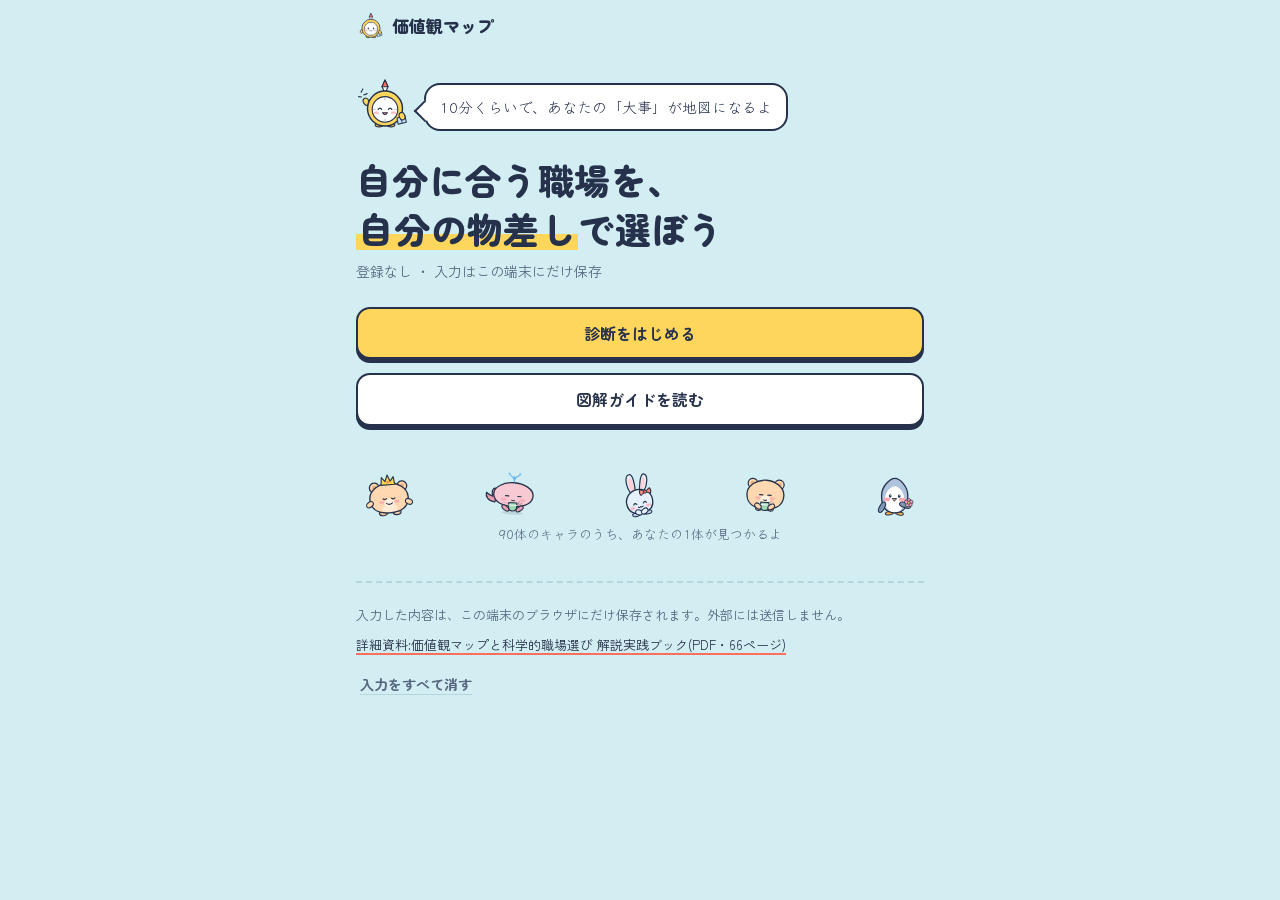
==== commit dd910586: "Add final report, full save and finishing touches - Final report: summary card per diagnosis, next s" ====
--- a/index.html
+++ b/index.html
@@ -6,6 +6,7 @@
 <title>価値観マップ診断</title>
 <meta name="description" content="カードを仕分けて、あなたが大事にしたいことの順位を地図にする診断。職場選びの物差しづくりに。登録なし、入力はこの端末にだけ保存。">
 <meta name="theme-color" content="#D3EEF3">
+<link rel="icon" href="data:image/svg+xml,%3Csvg xmlns=%22http://www.w3.org/2000/svg%22 viewBox=%220 0 64 64%22%3E%3Cpath d=%22M32 2l5 12H27z%22 fill=%22%23FF6F5E%22 stroke=%22%2326324B%22 stroke-width=%223%22 stroke-linejoin=%22round%22/%3E%3Ccircle cx=%2232%22 cy=%2237%22 r=%2224%22 fill=%22%23FFD65C%22 stroke=%22%2326324B%22 stroke-width=%224%22/%3E%3Ccircle cx=%2232%22 cy=%2238%22 r=%2216%22 fill=%22%23fff%22 stroke=%22%2326324B%22 stroke-width=%223%22/%3E%3Ccircle cx=%2226%22 cy=%2237%22 r=%222.6%22 fill=%22%2326324B%22/%3E%3Ccircle cx=%2238%22 cy=%2237%22 r=%222.6%22 fill=%22%2326324B%22/%3E%3C/svg%3E">
 <link rel="preconnect" href="https://fonts.googleapis.com">
 <link rel="preconnect" href="https://fonts.gstatic.com" crossorigin>
 <link href="https://fonts.googleapis.com/css2?family=Zen+Maru+Gothic:wght@500;700;900&family=Zen+Kaku+Gothic+New:wght@400;500;700&family=Klee+One:wght@600&display=swap" rel="stylesheet">
--- a/app.css
+++ b/app.css
@@ -123,7 +123,7 @@
 .stampcard{background:var(--card);border:2px solid var(--outline);border-radius:22px;padding:18px 14px 14px;box-shadow:0 5px 0 var(--shadow);margin:18px 0;position:relative}
 .stampcard::before{content:"";position:absolute;top:-10px;left:26px;width:60px;height:18px;background:var(--peach);opacity:.85;transform:rotate(-4deg);border-radius:2px}
 .stampgrid{display:grid;grid-template-columns:repeat(3,1fr);gap:18px 6px}
-.slot{display:flex;flex-direction:column;align-items:center;gap:4px;font:700 13px/1.35 var(--round);text-align:center;background:none;border:none;padding:4px 2px;cursor:pointer;color:var(--ink);min-height:44px}
+.slot{display:flex;flex-direction:column;align-items:center;gap:4px;font:700 12.5px/1.35 var(--round);text-align:center;background:none;border:none;padding:4px 2px;cursor:pointer;color:var(--ink);min-height:44px}
 .slot[disabled]{cursor:default}
 .slot:nth-child(3n+2){transform:translateY(12px)}
 .slot .ring{width:72px;height:72px;border-radius:50%;border:2.5px dashed var(--hair);display:grid;place-items:center;font:700 12px/1.3 var(--round);color:var(--sub);position:relative}
@@ -134,11 +134,13 @@
 .slot.done .ring{border:none}
 @keyframes pulse{50%{box-shadow:0 0 0 7px var(--tomato-soft)}}
 .stampmark{width:78px;height:78px;transform:rotate(-12deg)}
+.ministamp{position:absolute;right:-10px;bottom:-10px;width:36px;height:36px}
+.ministamp .stampmark{width:36px;height:36px}
 .stampmark.new{animation:stampIn .35s cubic-bezier(.3,1.6,.6,1) both}
 @keyframes stampIn{from{transform:translateY(-30px) scale(1.6) rotate(-12deg);opacity:0}70%{opacity:1}to{transform:rotate(-12deg)}}
 .today{font-family:var(--hand);font-size:15px;text-align:right;margin:4px 6px 0;color:var(--sub)}
 .modlist{display:flex;flex-direction:column;gap:10px;margin:10px 0}
-.moditem{display:grid;grid-template-columns:1fr auto;gap:2px 10px;align-items:center;border:2px solid var(--hair);background:var(--card);border-radius:14px;padding:10px 14px;font-size:14px}
+.moditem{text-decoration:none;color:var(--ink);display:grid;grid-template-columns:1fr auto;gap:2px 10px;align-items:center;border:2px solid var(--hair);background:var(--card);border-radius:14px;padding:10px 14px;font-size:14px}
 .moditem b{font-family:var(--round);font-size:15px}
 .moditem .tag{grid-row:span 2}
 .tag{display:inline-block;font:700 12px/1.5 var(--round);border-radius:8px;padding:1px 8px;border:1.5px solid currentColor;white-space:nowrap}
@@ -176,11 +178,14 @@
 /* ---------- 選び直し(ピック) ---------- */
 .picksec{margin:18px 0}
 .picksec h3{font-size:16px;margin:0 0 8px;display:flex;align-items:center;gap:8px}
-.chipset{display:flex;flex-wrap:wrap;gap:8px}
-.chip{border:2px solid var(--outline);background:var(--card);border-radius:12px;padding:8px 12px;min-height:44px;font:700 14px/1.35 var(--round);cursor:pointer;box-shadow:0 3px 0 var(--shadow);transition:transform .09s,box-shadow .09s,background .15s;color:var(--ink);text-align:left}
+.chipset{display:grid;grid-template-columns:repeat(auto-fill,minmax(150px,1fr));gap:10px}
+.chip{border:2px solid var(--outline);background:var(--card);border-radius:12px;padding:8px 10px;min-height:44px;font:700 14px/1.35 var(--round);cursor:pointer;display:flex;flex-direction:column;gap:2px;box-shadow:0 3px 0 var(--shadow);transition:transform .09s,box-shadow .09s,background .15s;color:var(--ink);text-align:left}
 .chip:active{transform:translateY(2px);box-shadow:0 1px 0 var(--shadow)}
-.chip[aria-pressed="true"]{background:var(--lemon)}
-.chip[aria-pressed="true"]::before{content:"★ ";color:var(--tomato)}
+.chip[aria-pressed="true"]{background:var(--lemon);color:var(--on-lemon)}
+.chip[aria-pressed="true"] small{color:var(--on-lemon)}
+.chip b{font-size:15px}
+.chip small{font:500 12px/1.5 var(--sans);color:var(--sub)}
+.chip[aria-pressed="true"] b::before{content:"★ ";color:var(--tomato)}
 .chip.q-open{border-left-width:7px;border-left-color:#8EC4EA}
 .chip.q-enh{border-left-width:7px;border-left-color:#F2B45E}
 .chip.q-cons{border-left-width:7px;border-left-color:#84CBA2}
@@ -203,9 +208,10 @@
 .dc{border:2px solid var(--outline);background:var(--card);border-radius:18px;padding:22px 14px;text-align:center;box-shadow:0 5px 0 var(--shadow);cursor:pointer;transition:transform .09s,box-shadow .09s;min-height:96px;color:var(--ink)}
 .dc b{display:block;font:900 clamp(21px,6vw,25px)/1.35 var(--round)}
 .dc small{display:block;font-size:13px;color:var(--sub);margin-top:4px}
+.dc.win small{color:var(--on-lemon)}
 .dc:first-child{transform:rotate(-1.2deg)}.dc:last-child{transform:rotate(1deg)}
 .dc:active{transform:translateY(3px);box-shadow:0 1px 0 var(--shadow)}
-.dc.win{background:var(--lemon);animation:win .3s ease-out}
+.dc.win{background:var(--lemon);color:var(--on-lemon);animation:win .3s ease-out}
 @keyframes win{50%{transform:scale(1.04) rotate(-1deg)}}
 .vs{text-align:center;font-family:var(--hand);font-size:17px;color:var(--tomato);line-height:1}
 
@@ -246,7 +252,6 @@
 .persona .lbl{font:700 12px/1.4 var(--round);color:var(--sub);display:block;margin-bottom:2px}
 .ranks{list-style:none;padding:0;margin:12px 0;display:flex;flex-direction:column;gap:8px}
 .ranks li{display:grid;grid-template-columns:36px 1fr auto;gap:10px;align-items:center;background:var(--card);border:2px solid var(--outline);border-radius:14px;padding:8px 12px}
-.ranks li:nth-child(1){margin-right:18px}.ranks li:nth-child(2){margin-left:10px}
 .ranks .no{font:900 20px/1 var(--round);text-align:center}
 .ranks li:first-child .no{color:var(--tomato)}
 .ranks b{font-family:var(--round);font-size:16px}
@@ -269,6 +274,283 @@
 .gorow{display:flex;flex-direction:column;gap:14px;margin:22px 0}
 .soon-note{font-family:var(--hand);font-size:14px;color:var(--sub);text-align:center}
 
+/* ---------- 自分を知る診断(M2〜M4)・ミッション・図鑑 ---------- */
+.dots{display:inline-flex;gap:4px;margin-left:4px}
+.dots i{width:9px;height:9px;border-radius:50%;border:1.8px solid var(--outline);background:var(--card)}
+.dots i.on{background:var(--lemon)}
+.eptag{display:inline-flex;flex-wrap:wrap;align-items:baseline;gap:4px 10px;margin:14px 0 0;font:900 15px/1.4 var(--round);background:var(--tomato-soft);border-radius:10px;padding:4px 12px;transform:rotate(-1.5deg)}
+.eptag span{font:600 13px/1.4 var(--hand);color:var(--sub)}
+.field{display:block;width:100%;font:500 16px/1.7 var(--sans);border:2px solid var(--outline);border-radius:14px;padding:10px 12px;background:var(--card);color:var(--ink);margin:6px 0;resize:vertical}
+.field::placeholder{color:var(--sub);opacity:.75}
+.lbl{display:block;font:700 13px/1.4 var(--round);color:var(--sub);margin:10px 0 2px}
+.h2s{font-size:18px;margin:26px 0 4px}
+.evcard{background:var(--card);border:2px solid var(--outline);border-radius:18px;padding:12px 14px;margin:14px 0;box-shadow:0 4px 0 var(--shadow)}
+.evh{display:flex;align-items:center;gap:10px;margin-bottom:4px}
+.evh b{font:900 18px/1.35 var(--round);flex:1}
+.evh .no{font:900 18px/1 var(--round);color:var(--tomato);min-width:18px;text-align:center}
+.vtag{font:700 12px/1.4 var(--round);border-radius:8px;padding:2px 8px;border:1.5px solid currentColor;white-space:nowrap}
+.vtag.ok{color:var(--mint)}.vtag.want{color:#C77F00}.vtag.hold{color:var(--sub)}.vtag.none{color:var(--tomato)}
+.ranks .vtag{align-self:center}
+.srcs{display:grid;grid-template-columns:1fr 1fr;gap:8px;margin:4px 0 6px}
+.src{border:2px solid var(--hair);border-radius:12px;background:var(--ground);padding:8px 10px;text-align:left;font:500 12.5px/1.5 var(--sans);color:var(--ink);cursor:pointer;min-height:44px;transition:background .15s,border-color .15s}
+.src b{display:block;font:700 13px/1.4 var(--round)}
+.src[aria-pressed="true"]{background:var(--lemon-soft);border-color:var(--outline)}
+.src[aria-pressed="true"] b::before{content:"✓ ";color:var(--tomato)}
+.heldrow{display:flex;align-items:center;justify-content:space-between;gap:10px;margin:8px 0}
+.mislist{margin:4px 0 10px;padding-left:1.3em}
+.mislist li{margin:4px 0}
+.misl{display:flex;flex-direction:column;gap:8px;margin:8px 0}
+.misi{display:flex;gap:10px;align-items:flex-start;text-align:left;border:2px solid var(--hair);background:var(--ground);border-radius:12px;padding:10px 12px;font:500 14.5px/1.55 var(--sans);color:var(--ink);cursor:pointer;min-height:44px}
+.misi i{flex:none;width:22px;height:22px;border:2px solid var(--outline);border-radius:7px;background:var(--card);margin-top:1px;position:relative}
+.misi[aria-pressed="true"] span{text-decoration:line-through;text-decoration-color:var(--tomato);color:var(--sub)}
+.misi[aria-pressed="true"] i{background:var(--mint)}
+.misi[aria-pressed="true"] i::after{content:"";position:absolute;left:6px;top:1px;width:6px;height:11px;border:solid #fff;border-width:0 3px 3px 0;transform:rotate(40deg)}
+.lead2{font-size:15px;margin:6px 0 0;text-align:left}
+.tlegend{margin:18px 0 0}
+.tgrid{display:grid;grid-template-columns:1fr 1fr;gap:8px;margin:6px 0}
+.tgrid .ay{position:absolute;left:-6px;top:50%;transform:translate(-30%,-50%) rotate(-90deg);font:700 11px/1 var(--round);color:var(--sub);white-space:nowrap}
+.tgrid .axx{grid-column:1/-1;text-align:right;font:700 11px/1.4 var(--round);color:var(--sub)}
+.tcell{border:2px dashed var(--hair);border-radius:14px;padding:10px;min-height:92px;display:flex;flex-direction:column;align-items:center;justify-content:center;text-align:center;gap:2px}
+.tcell b{font:700 14px/1.3 var(--round)}
+.tcell span{font-size:11.5px;color:var(--sub)}
+.tcell.on{border:2px solid var(--outline);background:var(--lemon-soft);box-shadow:0 3px 0 var(--shadow)}
+.sbars{display:flex;flex-direction:column;gap:6px;background:var(--card);border:2px solid var(--outline);border-radius:14px;padding:10px 12px;margin:14px 0}
+.sbars div{display:grid;grid-template-columns:9.5em 1fr 2.2em;gap:8px;align-items:center;font-size:13px}
+.sbars i{display:block;height:12px;border-radius:6px;background:var(--ground);border:1.5px solid var(--outline);overflow:hidden}
+.sbars u{display:block;height:100%;background:var(--soda)}
+.sbars em{font-style:normal;font-weight:700;text-align:right}
+.ww{display:flex;flex-direction:column;gap:8px}
+.ww div{background:var(--ground);border-radius:12px;padding:8px 12px;font-size:14px;line-height:1.6}
+.ww s{display:block;color:var(--sub);text-decoration-color:var(--tomato)}
+.ww b{font-weight:700}
+.askmsg{white-space:pre-wrap;font:500 14px/1.7 var(--sans);background:var(--ground);border-radius:12px;padding:10px 12px;margin:8px 0}
+.rng{display:grid;grid-template-columns:7.2em 1fr 1.8em;align-items:center;gap:8px;font:700 13px/1.4 var(--round);margin:6px 0;min-height:44px}
+.rng em{font-style:normal;text-align:right;font-size:16px}
+.rng input{width:100%;accent-color:var(--tomato);height:28px}
+.gapv{font:700 13px/1 var(--round);color:var(--sub)}
+.gapv b{font-size:18px;color:var(--ink)}
+.gapbars{display:flex;flex-direction:column;gap:10px;background:var(--card);border:2px solid var(--outline);border-radius:16px;padding:12px 14px;margin:16px 0 6px}
+.gb{display:grid;grid-template-columns:6.5em 1fr 3em;gap:8px;align-items:center;font-size:14px}
+.gb b{font-family:var(--round);font-size:14px;line-height:1.3}
+.gb .tr{position:relative;height:16px;border-radius:8px;background:var(--ground);border:1.5px solid var(--outline);overflow:hidden}
+.gb u{position:absolute;left:0;top:0;bottom:0;display:block}
+.gb u.imp,.key.imp{background:var(--tomato-soft)}
+.gb u.real,.key.real{background:var(--soda)}
+.gb u.real{height:50%;top:25%;border-radius:0 4px 4px 0}
+.gb em{font-style:normal;font-weight:700;text-align:right;font-size:13px}
+.key{display:inline-block;width:14px;height:10px;border:1.5px solid var(--outline);border-radius:3px;vertical-align:0;margin:0 3px 0 6px}
+.mychar{display:flex;gap:12px;align-items:center}
+.mychar b{font:900 20px/1.3 var(--round)}
+.zgrid{display:grid;grid-template-columns:repeat(5,1fr);gap:8px 4px;margin:16px 0}
+.zc{position:relative;border:2px solid transparent;background:none;border-radius:14px;padding:6px 2px;display:flex;flex-direction:column;align-items:center;gap:0;cursor:pointer;color:var(--ink);min-height:44px}
+.zc .cv{width:100%!important;max-width:62px}
+.zc b{font:700 12px/1.3 var(--round)}
+.zc span{font-size:10.5px;color:var(--sub);line-height:1.3}
+.zc.gray .cv{filter:grayscale(1);opacity:.45}
+.zc.sel{border-color:var(--outline);background:var(--card);box-shadow:0 3px 0 var(--shadow)}
+.zc .rk{position:absolute;top:-6px;right:-2px;font:900 10.5px/1 var(--round);background:var(--tomato);color:#fff;border-radius:8px;padding:3px 5px;transform:rotate(8deg);z-index:1}
+.zhead{display:flex;gap:12px;align-items:center}
+.zhead b{font:900 21px/1.3 var(--round)}
+
+/* ---------- 職場を知る診断(M5・M6) ---------- */
+.flip{display:block;width:100%;height:clamp(230px,40vh,290px);perspective:1000px;background:none;border:none;padding:0;margin:14px 0 6px;cursor:pointer;color:var(--ink);text-align:center}
+.flip .inner{position:relative;display:block;width:100%;height:100%;transition:transform .45s;transform-style:preserve-3d}
+.flip[aria-pressed="true"] .inner{transform:rotateY(180deg)}
+.flip .face{position:absolute;inset:0 6px 6px;display:flex;flex-direction:column;align-items:center;justify-content:center;gap:8px;padding:20px 18px;border:2px solid var(--outline);border-radius:22px;background:var(--card);box-shadow:0 5px 0 var(--shadow);-webkit-backface-visibility:hidden;backface-visibility:hidden}
+.flip .back{transform:rotateY(180deg);background:var(--tomato-soft);justify-content:flex-start;text-align:left;align-items:stretch}
+.flip .front b{font:900 clamp(24px,7vw,30px)/1.3 var(--round)}
+.flip .md{font-size:15px;color:var(--sub);line-height:1.6}
+.flip .mtag{font:700 13px/1.4 var(--round);color:var(--tomato);border:2px solid var(--tomato);border-radius:8px;padding:1px 8px;align-self:center;transform:rotate(-3deg)}
+.flip .turn{font:600 13px/1.4 var(--hand);color:var(--sub);margin-top:4px}
+.flip .risk{font:900 20px/1.4 var(--round);text-align:center}
+.flip .back .small{text-align:center}
+.flip .lk{font:700 13px/1.4 var(--round);margin-top:4px}
+.flip .lks{display:flex;flex-direction:column;gap:2px;font-size:13.5px;line-height:1.55}
+.ruler{position:relative;margin:18px 4px 6px;padding-top:22px}
+.ruler .zones{display:flex;height:18px;border:2px solid var(--outline);border-radius:9px;overflow:hidden}
+.ruler .z1{background:var(--mint-soft)}.ruler .z2{background:var(--lemon-soft)}.ruler .z3{background:var(--peach)}.ruler .z4{background:var(--tomato)}
+.ruler .ticks{position:relative;height:18px;font:700 11px/1 var(--round);color:var(--sub)}
+.ruler .ticks span{position:absolute;top:4px;transform:translateX(-50%)}
+.ruler .ticks span:first-child{transform:none}.ruler .ticks span:last-child{transform:translateX(-100%)}
+.ruler .zl{display:flex;font:700 11px/1.3 var(--round);text-align:center;color:var(--sub)}
+.ruler .zl span{padding:0 1px}
+.ruler .pin{position:absolute;top:0;transform:translateX(-50%);font:900 12px/1 var(--round);color:var(--tomato);white-space:nowrap}
+.nglist{display:flex;flex-wrap:wrap;gap:8px;margin:16px 0}
+.nglist span{font:700 15px/1.4 var(--round);border:2px solid var(--tomato);color:var(--ink);background:var(--card);border-radius:12px;padding:6px 12px}
+.nglist span:nth-child(odd){transform:rotate(-1deg)}.nglist span:nth-child(even){transform:rotate(1deg)}
+.rbars{display:flex;flex-direction:column;gap:8px;background:var(--card);border:2px solid var(--outline);border-radius:16px;padding:12px 14px;margin:10px 0 6px}
+.rbars div{display:grid;grid-template-columns:1fr 3.4em;gap:2px 8px;align-items:center;font-size:13px}
+.rbars span{grid-column:1/-1}
+.rbars i{display:block;height:12px;border-radius:6px;background:var(--ground);border:1.5px solid var(--outline);overflow:hidden}
+.rbars u{display:block;height:100%;background:var(--tomato)}
+.rbars em{font-style:normal;font-weight:700;text-align:right}
+.rf{margin:4px 0;padding-left:1.2em;font-size:14px}.rf li{margin:3px 0}
+.pbar{height:8px;border-radius:4px;background:var(--card);border:1.5px solid var(--outline);overflow:hidden;margin:6px 0 4px}
+.pbar i{display:block;height:100%;background:var(--tomato)}
+.prof{border:2px solid var(--outline);border-radius:22px;background:var(--card);overflow:hidden;box-shadow:0 5px 0 var(--shadow);margin:16px 0}
+.prof .ph{background:var(--mint-soft);border-bottom:2px solid var(--outline);display:flex;align-items:center;justify-content:center;gap:12px;padding:18px 14px;font:900 clamp(24px,7vw,30px)/1.35 var(--round);text-align:center;min-height:120px}
+.prof .pb{padding:14px 16px;display:flex;flex-direction:column;gap:8px;font-size:15px}
+.ccard2{transform:rotate(-1deg);transition:transform .26s ease-in,opacity .26s}
+.ccard2.gol{transform:translate(-130%,20px) rotate(-18deg);opacity:0}
+.ccard2.gor{transform:translate(130%,20px) rotate(18deg);opacity:0}
+.ccard2.gou{transform:translate(0,-120%) rotate(-4deg);opacity:0}
+.why{font-family:var(--hand);font-size:14px;background:var(--soda-soft);border-radius:10px;padding:8px 10px;line-height:1.55;margin:0}
+.tri{display:grid;grid-template-columns:1fr 1fr;gap:10px;margin:14px 0 6px}
+.tri button{font:700 15px/1.3 var(--round);border:2px solid var(--outline);border-radius:var(--r);padding:12px 4px;min-height:56px;background:var(--card);color:var(--ink);box-shadow:0 4px 0 var(--shadow);cursor:pointer;transition:transform .09s,box-shadow .09s;display:flex;align-items:center;justify-content:center;gap:6px}
+.tri button span{font-size:18px}
+.tri button:active{transform:translateY(3px);box-shadow:0 1px 0 var(--shadow)}
+.tri .mu{background:var(--lemon);color:var(--on-lemon)}
+.tri .ng span{color:var(--tomato)}
+.tri button[aria-pressed="true"]{outline:3px solid var(--tomato);outline-offset:2px}
+.prof.big .ph{justify-content:flex-start;text-align:left;font-size:20px;min-height:0}
+.prof.big .ph b{display:block}
+.prof.big .ph .small{font:600 13px/1.4 var(--hand)}
+.prow{display:grid;grid-template-columns:4.6em 1fr;gap:8px;align-items:start;border-top:2px dashed var(--hair);padding-top:8px}
+.prow:first-child{border-top:none;padding-top:0}
+.pk{font:900 13px/1.4 var(--round);border-radius:8px;padding:3px 6px;text-align:center;background:var(--ground)}
+.pk.mu{background:var(--lemon);color:var(--on-lemon)}.pk.ng{background:var(--tomato-soft)}
+.pc{display:inline-block;font:700 13.5px/1.4 var(--round);border:1.5px solid var(--outline);border-radius:9px;padding:3px 9px;margin:0 6px 6px 0;background:var(--card)}
+.code{font:900 24px/1 var(--round);letter-spacing:.08em;color:var(--tomato)}
+.funnel{display:flex;flex-direction:column;align-items:center;gap:4px;margin:6px 0 12px}
+.funnel span{display:block;background:var(--soda-soft);border:2px solid var(--outline);border-radius:10px;padding:6px 8px;text-align:center;font:700 13px/1.4 var(--round)}
+
+/* ---------- 会社を選ぶ診断(M7・M8)・候補ファイル ---------- */
+.seg{display:grid;grid-auto-flow:column;grid-auto-columns:1fr;gap:6px}
+.seg button{font:700 15px/1.2 var(--round);border:2px solid var(--outline);border-radius:12px;background:var(--card);color:var(--ink);min-height:44px;cursor:pointer;box-shadow:0 3px 0 var(--shadow);transition:transform .09s,box-shadow .09s,background .15s;padding:4px 2px}
+.seg button small{font-size:11px;color:var(--sub);margin-left:1px}
+.seg button:active{transform:translateY(2px);box-shadow:0 1px 0 var(--shadow)}
+.seg button[aria-pressed="true"]{background:var(--lemon);color:var(--on-lemon)}
+.field.sm{font-size:14px;padding:8px 10px;margin-top:8px}
+.wt{font:700 12px/1.4 var(--round);color:var(--sub);white-space:nowrap}
+.colist{display:flex;flex-direction:column;gap:10px;margin:8px 0 12px}
+.coitem{display:grid;grid-template-columns:1fr auto;gap:0 10px;align-items:center;text-decoration:none;color:var(--ink);background:var(--card);border:2px solid var(--outline);border-radius:14px;padding:10px 14px;box-shadow:0 3px 0 var(--shadow);min-height:56px}
+.coitem b{font:700 16px/1.4 var(--round)}
+.coitem .go{grid-row:1/3;grid-column:2;font:700 13px/1 var(--round);color:var(--tomato)}
+.chk{display:flex;align-items:center;gap:10px;width:100%;background:none;border:none;padding:8px 0;font:700 15px/1.4 var(--round);color:var(--ink);cursor:pointer;text-align:left;min-height:44px}
+.chk i{flex:none;width:24px;height:24px;border:2px solid var(--outline);border-radius:7px;background:var(--card);position:relative}
+.chk[aria-pressed="true"] i{background:var(--mint)}
+.chk[aria-pressed="true"] i::after{content:"";position:absolute;left:7px;top:2px;width:6px;height:12px;border:solid #fff;border-width:0 3px 3px 0;transform:rotate(40deg)}
+.scorebox{position:sticky;bottom:10px;display:flex;justify-content:space-between;align-items:center;background:var(--ink);color:var(--ground);border-radius:14px;padding:10px 16px;font:700 15px/1 var(--round);margin:14px 0}
+.scorebox b{font-size:22px}
+.mbars{display:flex;flex-direction:column;gap:10px;background:var(--card);border:2px solid var(--outline);border-radius:16px;padding:12px 14px;margin:14px 0}
+.mbars div{display:grid;grid-template-columns:1fr 3.4em;gap:4px 8px;align-items:center}
+.mbars b{grid-column:1/-1;font:700 15px/1.3 var(--round)}
+.mbars i{display:block;height:14px;border-radius:7px;background:var(--ground);border:1.5px solid var(--outline);overflow:hidden}
+.mbars u{display:block;height:100%;background:var(--soda)}
+.mbars div:first-child u{background:var(--tomato)}
+.mbars em{font-style:normal;font-weight:700;text-align:right;font-size:14px}
+.mbars .tag{grid-column:1/-1;justify-self:start}
+.mbars .out{opacity:.6}
+.verdict{border-radius:14px;padding:12px 14px;font-weight:700;margin:12px 0;border:2px solid var(--outline);background:var(--card)}
+.verdict.ok{background:var(--mint-soft)}.verdict.mid{background:var(--lemon-soft)}.verdict.ng{background:var(--tomato-soft)}
+.coname{font:700 14px/1.4 var(--round);color:var(--tomato);margin:4px 0 0}
+details.qd{margin-top:6px}
+details.qd summary{font:700 12.5px/1.4 var(--round);color:var(--sub);cursor:pointer;min-height:32px;display:flex;align-items:center}
+details.qd p{margin:2px 0 0}
+.dif{font:900 16px/1 var(--round);min-width:2.2em;text-align:right}
+.b4row .evh .small{flex:none}
+.verd{position:relative;border:2px solid var(--outline);border-radius:20px;background:var(--card);padding:14px;display:grid;grid-template-columns:auto 1fr;gap:12px;align-items:center;box-shadow:0 5px 0 var(--shadow);margin:26px 0 12px}
+.vco{font:900 22px/1.3 var(--round)}
+.stampv{position:absolute;right:-6px;top:-18px;border:3px solid var(--tomato);color:var(--tomato);font:900 17px/1.2 var(--round);padding:3px 10px;border-radius:10px;background:var(--card);transform:rotate(8deg);animation:stampIn .35s cubic-bezier(.3,1.6,.6,1) both;z-index:1}
+.stampv.ok{border-color:var(--mint);color:var(--mint)}.stampv.mid,.stampv.hold{border-color:#C77F00;color:#C77F00}
+.minechips{display:flex;flex-wrap:wrap;gap:6px;margin:10px 0}
+.minechips span{font:700 12.5px/1.4 var(--round);border-radius:8px;padding:3px 8px;border:1.5px solid var(--outline);background:var(--card)}
+.minechips .ok{background:var(--mint-soft)}.minechips .bad{background:var(--tomato-soft);border-color:var(--tomato)}.minechips .unk{background:var(--lemon-soft)}
+.cofile{display:grid;gap:18px;margin:18px 0}
+.cocard{position:relative;background:var(--card);border:2px solid var(--outline);border-radius:6px 18px 18px 18px;padding:14px 16px;box-shadow:0 5px 0 var(--shadow);transform:rotate(var(--r,0deg))}
+.cocard::before{content:"";position:absolute;left:-2px;top:-14px;width:84px;height:14px;background:var(--card);border:2px solid var(--outline);border-bottom:none;border-radius:8px 8px 0 0}
+.cocard b{font:900 19px/1.35 var(--round)}
+.row2{display:flex;gap:10px;flex-wrap:wrap}
+
+/* ---------- 図解ガイド ---------- */
+.gtoc{display:grid;grid-template-columns:1fr 1fr;gap:12px;margin:18px 0}
+.gc{display:flex;flex-direction:column;gap:2px;text-decoration:none;color:var(--ink);background:var(--card);border:2px solid var(--outline);border-radius:16px;padding:12px 12px 14px;box-shadow:0 4px 0 var(--shadow);transition:transform .09s,box-shadow .09s;min-height:44px}
+.gc:active{transform:translateY(3px);box-shadow:0 1px 0 var(--shadow)}
+.gc .no{font:600 12px/1.4 var(--hand);color:var(--sub)}
+.gc b{font:900 16px/1.35 var(--round)}
+.gc>span:last-child{font-size:12.5px;color:var(--sub);line-height:1.5}
+.gc.g1{background:var(--soda-soft)}
+.gc.g4{grid-column:span 2}
+.gc.g5{background:var(--tomato-soft)}
+.gc.g6{background:var(--mint-soft)}
+.gc.g9{grid-column:span 2;background:var(--lemon-soft)}
+.gc.g11{background:none;border-style:dashed;box-shadow:none}
+.gfig h3{font-size:17px;margin:22px 0 8px}
+.gbars{display:flex;flex-direction:column;gap:8px;background:var(--card);border:2px solid var(--outline);border-radius:16px;padding:12px 14px}
+.gbars div{display:grid;grid-template-columns:1fr 5.4em;gap:2px 8px;align-items:center;font-size:13.5px}
+.gbars span{grid-column:1/-1}
+.gbars i{display:block;height:13px;border-radius:7px;background:var(--ground);border:1.5px solid var(--outline);overflow:hidden}
+.gbars u{display:block;height:100%;background:var(--soda)}
+.gbars.red u{background:var(--tomato)}
+.gbars em{font-style:normal;font-weight:700;text-align:right;font-size:13px}
+.tblwrap{overflow-x:auto;border:2px solid var(--outline);border-radius:14px;background:var(--card)}
+.tblwrap table{border-collapse:collapse;width:100%;font-size:13.5px;line-height:1.6}
+.tblwrap th,.tblwrap td{padding:8px 10px;border-bottom:1px solid var(--hair);text-align:left;vertical-align:top}
+.tblwrap th{background:var(--lemon-soft);font:700 13px/1.4 var(--round);white-space:nowrap}
+.tblwrap tr:last-child td{border-bottom:none}
+.gflow{display:flex;flex-direction:column;align-items:stretch;gap:4px}
+.gflow .gs{background:var(--card);border:2px solid var(--outline);border-radius:14px;padding:10px 14px;display:flex;flex-direction:column;gap:2px}
+.gflow .gs:nth-child(4n+1){margin-right:16px}.gflow .gs:nth-child(4n+3){margin-left:16px}
+.gflow .gs b{font:700 15px/1.4 var(--round)}
+.gflow .gs span{font-size:13.5px;color:var(--sub);line-height:1.55}
+.gflow .ar{text-align:center;font:700 16px/1 var(--hand);color:var(--tomato)}
+.gflow .try{align-self:flex-end;font:700 13px/1.4 var(--round);color:var(--tomato);text-decoration:none;padding:6px 0;min-height:32px}
+.wv{cursor:pointer}.wv:focus{outline:none}.wv:focus-visible circle,.wv.on circle{stroke:var(--tomato);stroke-width:4}
+.compass2{display:grid;grid-template-columns:1fr 1fr;gap:10px}
+.compass2>div{background:var(--card);border:2px solid var(--outline);border-radius:14px;padding:12px;display:flex;flex-direction:column;align-items:center;text-align:center;gap:4px}
+.compass2>div:first-child{transform:rotate(-1deg)}.compass2>div:last-child{transform:rotate(1deg);background:var(--lemon-soft)}
+.compass2 b{font:900 16px/1.3 var(--round)}.compass2 span{font-size:13px;line-height:1.55}
+.compass2 .flag{font-size:44px;line-height:64px;color:var(--tomato)}
+.vs2{display:grid;grid-template-columns:1fr 1fr;gap:10px}
+.vs2>div{border:2px solid var(--outline);border-radius:16px;background:var(--card);padding:14px 10px;text-align:center;display:flex;flex-direction:column;gap:4px}
+.vs2 b{font:900 30px/1.1 var(--round)}.vs2 span{font-size:13px;line-height:1.5}
+.vs2 .lo{background:var(--tomato-soft);transform:rotate(1.5deg)}
+.minecards{display:grid;grid-template-columns:1fr 1fr;gap:10px}
+.minecards>div{background:var(--card);border:2px solid var(--outline);border-radius:14px;padding:10px 12px;display:flex;flex-direction:column;gap:2px}
+.minecards>div:nth-child(3n+2){transform:rotate(.8deg)}
+.minecards .mtag{font:700 11.5px/1.4 var(--round);color:var(--tomato)}
+.minecards b{font:900 15px/1.35 var(--round)}.minecards>div>span:last-child{font-size:12.5px;color:var(--sub);line-height:1.5}
+.tiers{display:flex;flex-direction:column;gap:6px}
+.tiers>div{display:grid;grid-template-columns:9.5em 1fr;gap:10px;align-items:center;border:2px solid var(--outline);border-radius:12px;padding:8px 12px;background:var(--card);margin-left:calc(var(--i)*10px)}
+.tiers>div:nth-child(1){background:var(--mint-soft)}.tiers>div:nth-child(2){background:var(--lemon-soft)}.tiers>div:nth-child(3){background:var(--peach-soft)}.tiers>div:nth-child(4){background:var(--tomato-soft)}
+.tiers b{font:700 14px/1.4 var(--round)}.tiers span{font-size:13.5px;line-height:1.5}
+.needs{display:grid;grid-template-columns:repeat(3,1fr);gap:8px}
+.needs>div{border:2px solid var(--outline);border-radius:50%;aspect-ratio:1;display:flex;flex-direction:column;align-items:center;justify-content:center;text-align:center;padding:8px;background:var(--card)}
+.needs>div:nth-child(2){background:var(--lemon-soft);transform:translateY(10px)}
+.needs b{font:900 15px/1.3 var(--round)}.needs span{font-size:11.5px;line-height:1.4;color:var(--sub)}
+.ax12{margin:0;padding-left:1.8em;font-size:14.5px;background:var(--card);border:2px solid var(--outline);border-radius:14px;padding-top:8px;padding-bottom:8px}
+.ax12 li{margin:3px 0}.ax12 li.fit{color:var(--soda);font-weight:700}
+.verd4{display:flex;flex-wrap:wrap;gap:10px}
+.verd4 span{font:900 16px/1.2 var(--round);border:3px solid;border-radius:10px;padding:4px 12px;background:var(--card)}
+.verd4 .ok{color:var(--mint);transform:rotate(-4deg)}.verd4 .mid{color:#C77F00;transform:rotate(3deg)}.verd4 .gap{color:var(--tomato);transform:rotate(-2deg)}.verd4 .ng{color:var(--tomato);transform:rotate(5deg);background:var(--tomato-soft)}
+.pts3{margin:0;padding-left:1.3em}.pts3 li{margin:6px 0}
+.pdfl{font:700 14px/1.6 var(--round);margin:10px 0 20px}
+.chnav{display:flex;justify-content:space-between;gap:10px;flex-wrap:wrap;margin-top:24px}
+.chnav .b{max-width:48%;font-size:13px}
+dl.gloss{margin:0;background:var(--card);border:2px solid var(--outline);border-radius:14px;padding:10px 14px}
+dl.gloss dt{font:700 14.5px/1.4 var(--round);margin-top:8px}dl.gloss dt:first-child{margin-top:0}
+dl.gloss dd{margin:0 0 0 1em;font-size:13.5px;color:var(--sub)}
+.srcs2{font-size:13px;padding-left:1.2em}.srcs2 li{margin:4px 0}
+
+/* ---------- 最終レポート ---------- */
+.rgrid{display:grid;gap:12px;margin:16px 0}
+.rbox{background:var(--card);border:2px solid var(--outline);border-radius:16px;padding:12px 14px;box-shadow:0 4px 0 var(--shadow)}
+.rbox:nth-child(3n+2){transform:rotate(.5deg)}.rbox:nth-child(3n){transform:rotate(-.4deg)}
+.rbox p{margin:4px 0}
+.rh{display:flex;justify-content:space-between;align-items:center;gap:10px}
+.rh b{font:900 16px/1.4 var(--round)}
+.rh a{font:700 13px/1.4 var(--round);color:var(--tomato);text-decoration:none;white-space:nowrap;padding:6px 0}
+.rh a.todo{color:var(--sub)}
+.rtop{margin:6px 0 0;padding-left:1.4em;font:700 15px/1.6 var(--round)}
+.rtop li:first-child{color:var(--tomato)}
+.rchips{display:flex;flex-wrap:wrap;gap:6px;margin-top:6px}
+.rchips span{font:700 12.5px/1.4 var(--round);border:1.5px solid var(--outline);border-radius:8px;padding:3px 8px;background:var(--ground)}
+.rchips .ng{background:var(--tomato-soft)}.rchips .mu{background:var(--lemon);color:var(--on-lemon)}
+.rchips .st.ok{background:var(--mint-soft)}.rchips .st.mid,.rchips .st.hold{background:var(--lemon-soft)}.rchips .st.gap,.rchips .st.ng{background:var(--tomato-soft)}
+.nexts{padding-left:1.4em;margin:4px 0}.nexts li{margin:8px 0}
+.nexts a{font-weight:700}
+.why2{display:block;text-align:center}
+
 /* ---------- 保存ダイアログ ---------- */
 dialog.dlg{border:2px solid var(--outline);border-radius:20px;background:var(--card);color:var(--ink);padding:18px;width:min(460px,calc(100% - 32px));box-shadow:0 6px 0 var(--shadow)}
 dialog.dlg::backdrop{background:rgba(21,32,51,.45)}
@@ -296,6 +578,8 @@
 .rp-char{display:grid;grid-template-columns:150px 1fr;gap:16px;align-items:center;break-inside:avoid}
 .rp-char .cv{width:150px}
 .rp-char h2{margin:0;font-size:24px}
+.rp-sec>h2{font-size:19px;margin:6px 0 8px;padding:4px 10px;background:#DCEEFB;border-radius:8px}
+@media print{.rp-page{break-before:page}.rp-page:first-of-type{break-before:auto}}
 .rp-sec h3{font-size:16px;margin:18px 0 6px;border-left:6px solid #FFD65C;padding-left:8px;break-after:avoid}
 .rp-sec table{border-collapse:collapse;width:100%;font-size:13px}
 .rp-sec th,.rp-sec td{border:1px solid #C9DDE2;padding:5px 8px;text-align:left;vertical-align:top}
